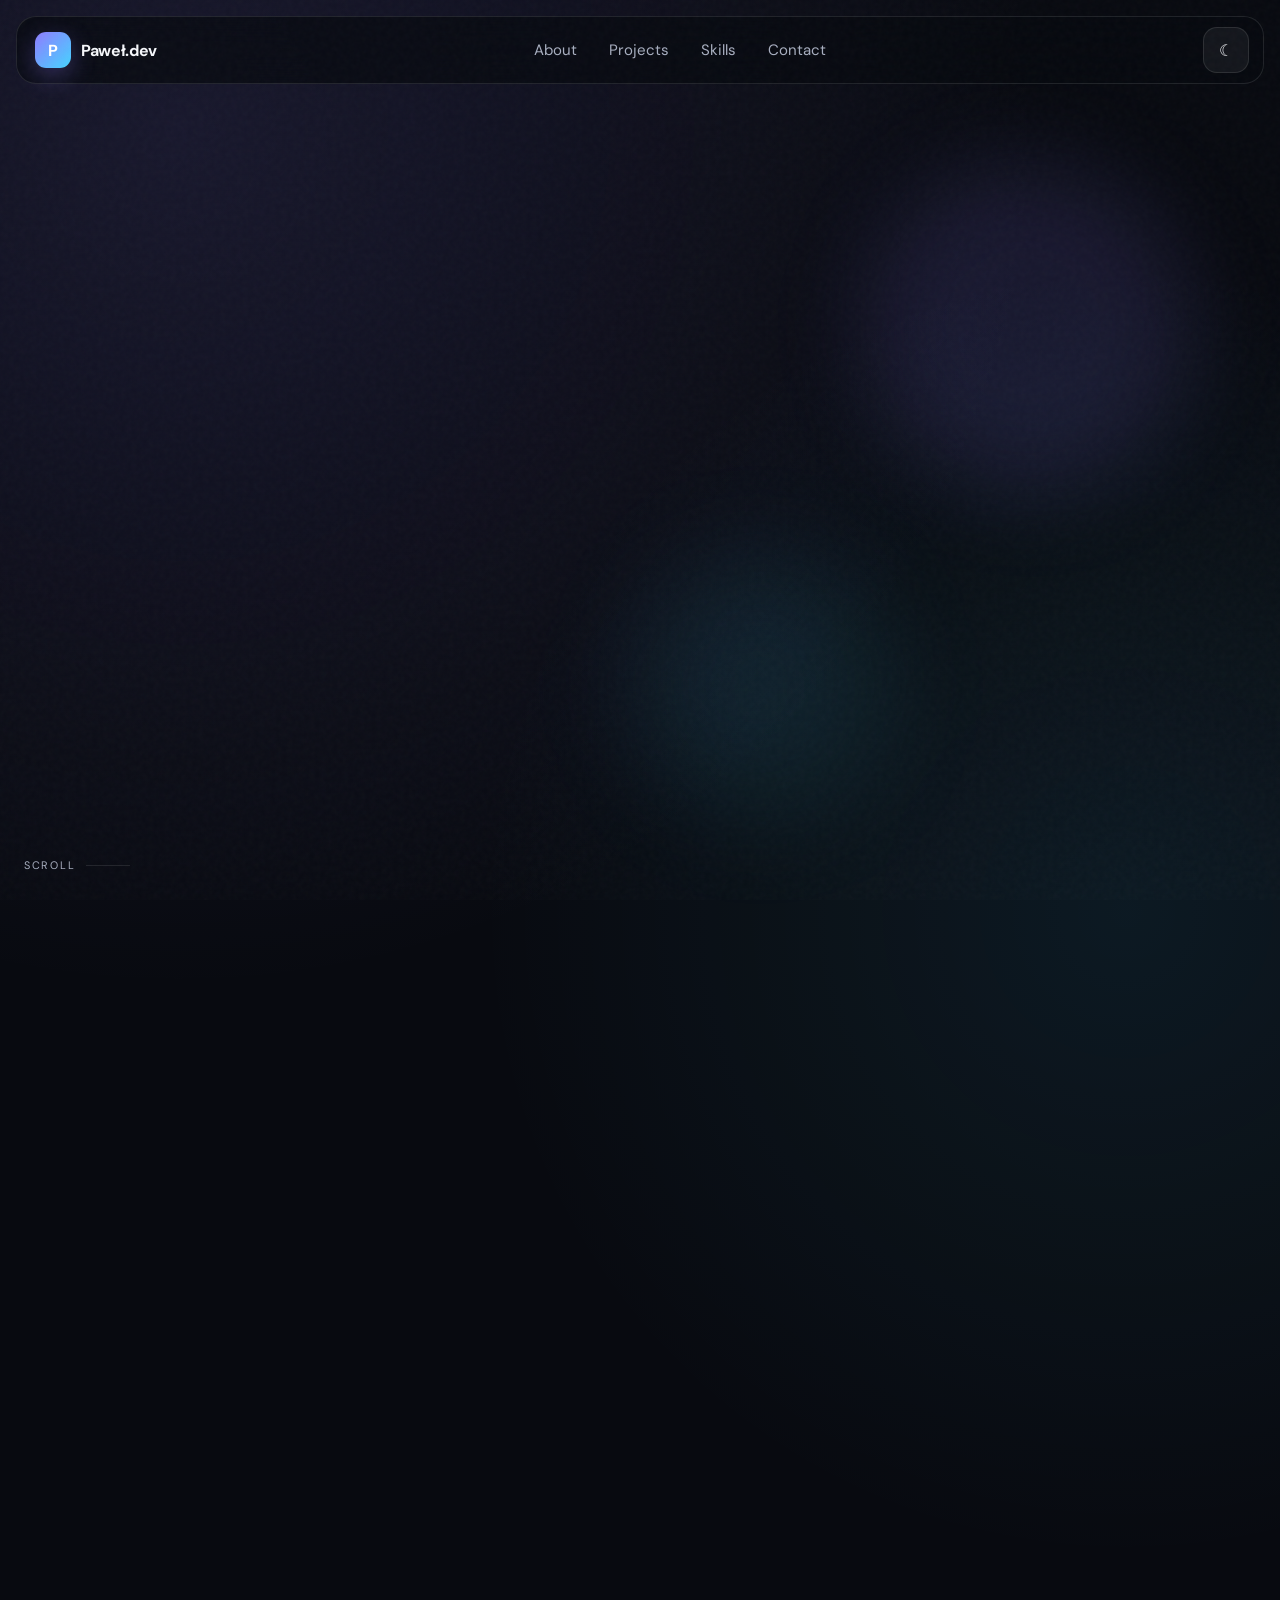
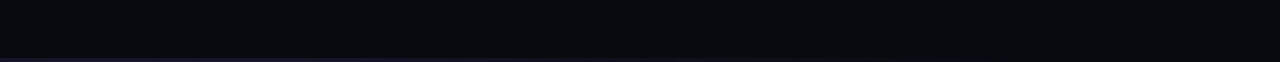
==== index.html @ 1a0dfcca "Update meta description for portfolio page" ====
<!DOCTYPE html>
<html lang="en" data-theme="dark">
<head>
  <meta charset="UTF-8" />
  <meta name="viewport" content="width=device-width, initial-scale=1.0" />
  <meta name="description" content="Paweł portfolio" />
  <meta name="theme-color" content="#090b12" />
  <title>Paweł — Developer Portfolio</title>
  <style>
@import url('https://fonts.googleapis.com/css2?family=DM+Sans:wght@400;500;600;700&family=Manrope:wght@500;600;700;800&display=swap');

:root {
  --bg: #080a10;
  --bg-soft: #0d1019;
  --surface: rgba(255, 255, 255, 0.055);
  --surface-strong: rgba(255, 255, 255, 0.09);
  --text: #f5f7fb;
  --text-soft: #a8afc0;
  --line: rgba(255, 255, 255, 0.1);
  --accent: #8f7cff;
  --accent-2: #45d4ff;
  --accent-3: #77f2b4;
  --header: rgba(8, 10, 16, 0.72);
  --shadow: 0 30px 80px rgba(0, 0, 0, 0.34);
  --radius-lg: 34px;
  --radius-md: 24px;
  --radius-sm: 16px;
  --max-width: 1280px;
}

html[data-theme="light"] {
  --bg: #f4f5f8;
  --bg-soft: #e9ebf1;
  --surface: rgba(255, 255, 255, 0.76);
  --surface-strong: rgba(255, 255, 255, 0.94);
  --text: #11131a;
  --text-soft: #606778;
  --line: rgba(14, 18, 30, 0.11);
  --header: rgba(244, 245, 248, 0.78);
  --shadow: 0 28px 70px rgba(32, 41, 64, 0.13);
}

* { box-sizing: border-box; }
html { scroll-behavior: smooth; }
body {
  margin: 0;
  min-width: 320px;
  overflow-x: hidden;
  background:
    radial-gradient(circle at 14% 4%, rgba(143, 124, 255, 0.12), transparent 26%),
    radial-gradient(circle at 88% 28%, rgba(69, 212, 255, 0.08), transparent 25%),
    var(--bg);
  color: var(--text);
  font-family: "DM Sans", sans-serif;
  transition: background-color 0.4s ease, color 0.4s ease;
}
body.menu-open { overflow: hidden; }
a { color: inherit; text-decoration: none; }
button, input, textarea { font: inherit; }
button { color: inherit; }
::selection { background: var(--accent); color: white; }

.noise {
  position: fixed;
  inset: 0;
  pointer-events: none;
  opacity: 0.035;
  z-index: 100;
  background-image: url("data:image/svg+xml,%3Csvg viewBox='0 0 180 180' xmlns='http://www.w3.org/2000/svg'%3E%3Cfilter id='n'%3E%3CfeTurbulence type='fractalNoise' baseFrequency='.9' numOctaves='3' stitchTiles='stitch'/%3E%3C/filter%3E%3Crect width='100%25' height='100%25' filter='url(%23n)' opacity='.8'/%3E%3C/svg%3E");
}
.cursor-glow {
  position: fixed;
  width: 380px;
  height: 380px;
  border-radius: 50%;
  background: radial-gradient(circle, rgba(143, 124, 255, 0.12), transparent 67%);
  transform: translate(-50%, -50%);
  pointer-events: none;
  z-index: 0;
  opacity: 0;
  transition: opacity 0.3s ease;
}

.section-shell {
  width: min(calc(100% - 48px), var(--max-width));
  margin-inline: auto;
  position: relative;
}

.site-header {
  position: fixed;
  top: 16px;
  left: 50%;
  transform: translateX(-50%);
  width: min(calc(100% - 32px), 1280px);
  min-height: 68px;
  padding: 10px 14px 10px 18px;
  display: flex;
  align-items: center;
  justify-content: space-between;
  background: var(--header);
  border: 1px solid var(--line);
  border-radius: 20px;
  backdrop-filter: blur(18px);
  -webkit-backdrop-filter: blur(18px);
  z-index: 90;
  transition: transform 0.35s ease, background 0.35s ease, border-color 0.35s ease;
}
.site-header.scrolled { box-shadow: 0 18px 50px rgba(0,0,0,.12); }
.brand { display: flex; align-items: center; gap: 10px; font-weight: 700; letter-spacing: -0.02em; }
.brand-mark {
  display: grid;
  place-items: center;
  width: 36px;
  height: 36px;
  border-radius: 11px;
  color: white;
  background: linear-gradient(135deg, var(--accent), var(--accent-2));
  box-shadow: 0 8px 24px rgba(143, 124, 255, .3);
}
.desktop-nav { display: flex; gap: 32px; color: var(--text-soft); font-size: 0.94rem; }
.desktop-nav a { position: relative; transition: color .25s ease; }
.desktop-nav a::after {
  content: "";
  position: absolute;
  left: 0;
  right: 100%;
  bottom: -7px;
  height: 1px;
  background: var(--text);
  transition: right .25s ease;
}
.desktop-nav a:hover { color: var(--text); }
.desktop-nav a:hover::after { right: 0; }
.header-actions { display: flex; gap: 8px; }
.theme-toggle, .menu-toggle {
  width: 46px;
  height: 46px;
  border: 1px solid var(--line);
  border-radius: 14px;
  background: var(--surface);
  cursor: pointer;
  transition: transform .25s ease, background .25s ease;
}
.theme-toggle:hover, .menu-toggle:hover { transform: translateY(-2px); background: var(--surface-strong); }
.theme-toggle { position: relative; display: grid; place-items: center; overflow: hidden; }
.theme-icon { position: absolute; transition: transform .45s cubic-bezier(.2,.8,.2,1), opacity .35s ease; }
html[data-theme="dark"] .sun { transform: translateY(-30px) rotate(-45deg); opacity: 0; }
html[data-theme="dark"] .moon { transform: translateY(0) rotate(0); opacity: 1; }
html[data-theme="light"] .sun { transform: translateY(0) rotate(0); opacity: 1; }
html[data-theme="light"] .moon { transform: translateY(30px) rotate(45deg); opacity: 0; }
.menu-toggle { display: none; position: relative; }
.menu-toggle span { position: absolute; left: 13px; width: 20px; height: 1px; background: var(--text); transition: .3s ease; }
.menu-toggle span:first-child { top: 18px; }
.menu-toggle span:last-child { top: 26px; }
.menu-toggle[aria-expanded="true"] span:first-child { transform: translateY(4px) rotate(45deg); }
.menu-toggle[aria-expanded="true"] span:last-child { transform: translateY(-4px) rotate(-45deg); }
.mobile-menu {
  position: fixed;
  inset: 0;
  padding: 120px 24px 40px;
  display: flex;
  flex-direction: column;
  gap: 22px;
  background: color-mix(in srgb, var(--bg) 93%, transparent);
  backdrop-filter: blur(22px);
  z-index: 80;
  opacity: 0;
  visibility: hidden;
  transition: opacity .35s ease, visibility .35s ease;
}
.mobile-menu.open { opacity: 1; visibility: visible; }
.mobile-menu a { font-family: "Manrope", sans-serif; font-size: clamp(2rem, 10vw, 4.5rem); font-weight: 800; letter-spacing: -.05em; }

.hero {
  min-height: 100svh;
  padding: 170px 0 100px;
  display: grid;
  grid-template-columns: 1.04fr .96fr;
  align-items: center;
  gap: 70px;
}
.hero-copy, .hero-visual { position: relative; z-index: 2; }
.eyebrow, .kicker { text-transform: uppercase; letter-spacing: .17em; font-size: .75rem; font-weight: 700; color: var(--text-soft); }
.eyebrow { display: inline-flex; align-items: center; gap: 10px; margin-bottom: 24px; }
.status-dot { width: 8px; height: 8px; background: var(--accent-3); border-radius: 50%; box-shadow: 0 0 0 7px rgba(119,242,180,.1); animation: pulse 2s infinite; }
@keyframes pulse { 50% { box-shadow: 0 0 0 12px rgba(119,242,180,0); } }
h1, h2, h3 { margin: 0; font-family: "Manrope", sans-serif; }
h1 { max-width: 790px; font-size: clamp(4.4rem, 8vw, 8.1rem); line-height: .92; letter-spacing: -.075em; }
.gradient-text { display: inline-block; background: linear-gradient(110deg, var(--accent), var(--accent-2) 55%, var(--accent-3)); -webkit-background-clip: text; background-clip: text; color: transparent; }
.rotating-word { min-width: 5.7ch; transition: opacity .25s ease, transform .25s ease; }
.rotating-word.out { opacity: 0; transform: translateY(18px); }
.hero-lead { max-width: 650px; margin: 28px 0 0; color: var(--text-soft); font-size: clamp(1rem, 1.4vw, 1.25rem); line-height: 1.75; }
.hero-actions { display: flex; flex-wrap: wrap; gap: 12px; margin-top: 36px; }
.button { min-height: 54px; padding: 0 22px; display: inline-flex; align-items: center; justify-content: center; gap: 14px; border-radius: 16px; font-weight: 700; border: 1px solid var(--line); transition: transform .25s ease, box-shadow .25s ease, background .25s ease; }
.button-primary { color: white; border-color: transparent; background: linear-gradient(135deg, #7b68ee, #5d9dff); box-shadow: 0 14px 40px rgba(107, 110, 255, .26); }
.button-ghost { background: var(--surface); }
.button:hover { transform: translateY(-3px); }
.button-primary:hover { box-shadow: 0 18px 48px rgba(107, 110, 255, .36); }
.hero-meta { margin-top: 42px; display: flex; flex-wrap: wrap; gap: 28px; color: var(--text-soft); font-size: .9rem; }
.hero-meta strong { color: var(--text); margin-right: 5px; }
.hero-visual { perspective: 1100px; }
.device-card {
  position: relative;
  max-width: 570px;
  margin-left: auto;
  padding: 14px;
  border: 1px solid var(--line);
  border-radius: 30px;
  background: linear-gradient(145deg, var(--surface-strong), var(--surface));
  box-shadow: var(--shadow);
  transform: rotateY(-8deg) rotateX(5deg);
  transform-style: preserve-3d;
  transition: transform .18s ease-out;
}
.device-topbar { height: 44px; display: flex; align-items: center; gap: 18px; padding: 0 8px; color: var(--text-soft); font-size: .8rem; }
.window-dots { display: flex; gap: 6px; }
.window-dots i { width: 8px; height: 8px; border-radius: 50%; background: #ff6b6b; }
.window-dots i:nth-child(2) { background: #ffd166; }
.window-dots i:nth-child(3) { background: #5ce1a8; }
.code-window {
  min-height: 410px;
  padding: 42px 32px;
  overflow: hidden;
  border-radius: 20px;
  background: #090c14;
  color: #eef2ff;
  font-family: ui-monospace, SFMono-Regular, Menlo, Monaco, Consolas, monospace;
  font-size: clamp(.76rem, 1.2vw, 1rem);
  line-height: 2.1;
  box-shadow: inset 0 0 0 1px rgba(255,255,255,.055);
}
.indent { padding-left: 28px; }
.double { padding-left: 56px; }
.code-purple { color: #ba9cff; }
.code-blue { color: #65d1ff; }
.code-yellow { color: #ffe08a; }
.code-muted { color: #647086; }
.terminal-line { margin: 44px -32px -42px; padding: 18px 30px; color: #87efb8; border-top: 1px solid rgba(255,255,255,.08); background: rgba(255,255,255,.025); }
.terminal-line > span:first-child { margin-right: 10px; }
.typing-dots { display: inline-block; width: 20px; overflow: hidden; vertical-align: bottom; animation: typingDots 1.2s steps(4) infinite; }
@keyframes typingDots { from { width: 0; } to { width: 24px; } }
.floating-chip { position: absolute; padding: 10px 14px; border: 1px solid rgba(255,255,255,.14); border-radius: 999px; color: white; font-size: .8rem; font-weight: 700; box-shadow: 0 16px 35px rgba(0,0,0,.25); backdrop-filter: blur(10px); animation: float 4s ease-in-out infinite; }
.chip-ai { top: 18%; right: -30px; background: rgba(143,124,255,.68); }
.chip-robotics { bottom: 18%; left: -46px; background: rgba(44,174,211,.65); animation-delay: -.9s; }
.chip-apps { bottom: -18px; right: 18%; background: rgba(48,182,120,.68); animation-delay: -1.8s; }
@keyframes float { 50% { transform: translateY(-10px) rotate(2deg); } }
.hero-orb { position: absolute; border-radius: 50%; filter: blur(1px); pointer-events: none; }
.orb-one { width: 330px; height: 330px; right: 5%; top: 18%; background: rgba(143,124,255,.13); filter: blur(45px); animation: drift 9s ease-in-out infinite; }
.orb-two { width: 250px; height: 250px; right: 30%; bottom: 10%; background: rgba(69,212,255,.09); filter: blur(55px); animation: drift 11s ease-in-out infinite reverse; }
@keyframes drift { 50% { transform: translate(30px, -35px) scale(1.12); } }
.scroll-cue { position: absolute; left: 0; bottom: 28px; display: flex; align-items: center; gap: 11px; color: var(--text-soft); text-transform: uppercase; letter-spacing: .16em; font-size: .68rem; }
.scroll-cue i { display: block; width: 44px; height: 1px; background: var(--line); position: relative; overflow: hidden; }
.scroll-cue i::after { content:""; position:absolute; inset:0; background:var(--text); transform: translateX(-100%); animation: scrollLine 2s infinite; }
@keyframes scrollLine { 50%,100% { transform: translateX(100%); } }

.about, .projects, .skills { padding: 150px 0 30px; }
.section-heading { display: grid; grid-template-columns: 90px 1fr; align-items: start; margin-bottom: 72px; }
.section-number { display: inline-flex; width: 44px; height: 30px; align-items: center; justify-content: center; border: 1px solid var(--line); border-radius: 999px; color: var(--text-soft); font-size: .72rem; }
.section-heading .kicker { margin: 4px 0 15px; }
.section-heading h2 { font-size: clamp(2.7rem, 5vw, 5.6rem); line-height: 1.02; letter-spacing: -.055em; }
.about-grid { display: grid; grid-template-columns: .82fr 1.18fr; gap: 80px; align-items: start; }
.about-copy p { color: var(--text-soft); line-height: 1.8; }
.about-copy .large-copy { margin-top: 0; color: var(--text); font-family: "Manrope"; font-size: clamp(1.45rem, 2.2vw, 2.15rem); line-height: 1.42; letter-spacing: -.025em; }
.principles-grid { display: grid; grid-template-columns: 1fr 1fr; gap: 14px; }
.principle-card, .skill-panel { padding: 30px; border: 1px solid var(--line); border-radius: var(--radius-md); background: var(--surface); transition: transform .35s ease, background .35s ease, border-color .35s ease; }
.principle-card:hover, .skill-panel:hover { transform: translateY(-7px); background: var(--surface-strong); border-color: color-mix(in srgb, var(--accent) 35%, var(--line)); }
.principle-card > span { color: var(--accent-2); font-size: .75rem; }
.principle-card h3 { margin: 42px 0 9px; font-size: 1.16rem; }
.principle-card p { margin: 0; color: var(--text-soft); line-height: 1.6; font-size: .92rem; }

.filters { display: flex; flex-wrap: wrap; gap: 9px; margin-bottom: 30px; }
.filter { padding: 11px 15px; border: 1px solid var(--line); border-radius: 999px; background: transparent; color: var(--text-soft); cursor: pointer; font-size: .87rem; transition: .25s ease; }
.filter:hover, .filter.active { background: var(--text); color: var(--bg); border-color: var(--text); }
.projects-grid { display: grid; grid-template-columns: repeat(2, minmax(0, 1fr)); gap: 18px; }
.project-card { display: grid; grid-template-rows: 350px 1fr; min-height: 690px; overflow: hidden; border: 1px solid var(--line); border-radius: var(--radius-lg); background: var(--surface); transition: transform .4s cubic-bezier(.2,.8,.2,1), opacity .35s ease, border-color .3s ease; }
.project-card:hover { transform: translateY(-8px); border-color: color-mix(in srgb, var(--accent) 40%, var(--line)); }
.project-card.hidden { display: none; }
.project-card.featured, .project-card.wide { grid-column: 1 / -1; grid-template-columns: 1.22fr .78fr; grid-template-rows: auto; min-height: 570px; }
.project-media { position: relative; min-height: 100%; overflow: hidden; background: linear-gradient(145deg, #111523, #171b2b); }
.media-label { position: absolute; top: 18px; left: 18px; z-index: 3; padding: 9px 12px; color: rgba(255,255,255,.72); border: 1px solid rgba(255,255,255,.13); border-radius: 999px; background: rgba(10,12,18,.36); backdrop-filter: blur(10px); text-transform: uppercase; letter-spacing: .09em; font-size: .61rem; }
.project-content { padding: 34px; display: flex; flex-direction: column; justify-content: space-between; gap: 30px; }
.project-topline { display: flex; align-items: center; justify-content: space-between; gap: 12px; }
.project-index { color: var(--text-soft); font-size: .75rem; }
.project-status { padding: 7px 10px; border: 1px solid var(--line); border-radius: 999px; color: var(--text-soft); font-size: .68rem; }
.project-status.in-progress { color: #f7c975; border-color: rgba(247,201,117,.28); background: rgba(247,201,117,.07); }
.project-status.live { color: #75e3aa; border-color: rgba(117,227,170,.28); background: rgba(117,227,170,.07); }
.project-category { margin: 0 0 11px; color: var(--accent-2); text-transform: uppercase; letter-spacing: .13em; font-size: .68rem; font-weight: 700; }
.project-card h3 { font-size: clamp(1.8rem, 3vw, 3rem); line-height: 1.08; letter-spacing: -.045em; }
.project-card:not(.featured):not(.wide) h3 { font-size: clamp(1.55rem, 2.4vw, 2.2rem); }
.project-card p:not(.project-category) { color: var(--text-soft); line-height: 1.7; }
.project-tags { display: flex; flex-wrap: wrap; gap: 7px; }
.project-tags span { padding: 7px 10px; border-radius: 999px; background: var(--surface-strong); color: var(--text-soft); font-size: .7rem; }
.project-link { display: inline-flex; align-items: center; gap: 9px; font-weight: 700; }
.project-link span { transition: transform .25s ease; }
.project-link:hover span { transform: translate(3px, -3px); }

.media-parking { background: radial-gradient(circle at 65% 30%, rgba(125,107,255,.4), transparent 28%), linear-gradient(145deg,#101522,#171a28); }
.parking-scene { position: absolute; inset: 0; transform: perspective(800px) rotateX(61deg) scale(1.24) translateY(18%); }
.parking-scene::before, .parking-scene::after { content:""; position:absolute; left:8%; right:8%; height:2px; background:repeating-linear-gradient(90deg, rgba(255,255,255,.42) 0 28px, transparent 28px 48px); }
.parking-scene::before { top: 24%; }
.parking-scene::after { bottom: 24%; }
.parking-lane { position:absolute; inset:0; background: repeating-linear-gradient(90deg, transparent 0 19%, rgba(255,255,255,.08) 19% 19.3%, transparent 19.3% 39%); }
.parked-car, .ai-car { position:absolute; width:76px; height:128px; border-radius:18px 18px 25px 25px; box-shadow:0 18px 40px rgba(0,0,0,.42); }
.parked-car::after, .ai-car::after { content:""; position:absolute; left:14px; right:14px; top:21px; height:42px; border-radius:10px; background:rgba(8,11,20,.7); }
.car-one { left:18%; top:7%; background:linear-gradient(145deg,#686d80,#2f3340); }
.car-two { right:13%; bottom:7%; background:linear-gradient(145deg,#34485a,#17232e); }
.ai-car { right:29%; top:47%; background:linear-gradient(145deg,#a496ff,#5b47d7); animation: parkCar 6s ease-in-out infinite; }
.ai-car span { position:absolute; inset:-8px; border:2px solid rgba(143,124,255,.55); border-radius:25px; animation: sensorPulse 2s infinite; }
.parking-scene svg { position:absolute; inset:0; width:100%; height:100%; overflow:visible; }
.parking-scene path { fill:none; stroke:#72eac1; stroke-width:3; stroke-dasharray:9 9; animation: dash 12s linear infinite; }
@keyframes dash { to { stroke-dashoffset:-180; } }
@keyframes parkCar { 50% { transform: translate(-45px,-22px) rotate(-18deg); } }
@keyframes sensorPulse { 50% { inset:-22px; opacity:0; } }

.media-robot { background: radial-gradient(circle at 50% 45%, rgba(69,212,255,.25), transparent 38%), linear-gradient(145deg,#0b1720,#121826); }
.robot-visual { position:absolute; inset:0; display:grid; place-items:center; }
.robot-body { position:relative; width:185px; height:112px; border-radius:25px 25px 15px 15px; background:linear-gradient(145deg,#6c7385,#282f3b); box-shadow:0 30px 60px rgba(0,0,0,.4); }
.robot-body::before { content:""; position:absolute; left:50%; top:-38px; width:68px; height:44px; transform:translateX(-50%); border-radius:14px 14px 6px 6px; background:linear-gradient(145deg,#9aa1b2,#343b48); }
.robot-body::after { content:""; position:absolute; left:50%; top:-20px; width:20px; height:8px; transform:translateX(-50%); border-radius:99px; background:#59ddff; box-shadow:0 0 22px #59ddff; }
.robot-body i { position:absolute; top:44px; width:16px; height:16px; border-radius:50%; background:#8f7cff; box-shadow:0 0 18px rgba(143,124,255,.7); }
.robot-body i:first-child { left:43px; }.robot-body i:last-child { right:43px; }
.robot-wheel { position:absolute; width:44px; height:90px; border-radius:16px; background:#090b0f; top:50%; transform:translateY(-7%); box-shadow:inset 0 0 0 5px #1f2430; }
.wheel-left { left:calc(50% - 122px); }.wheel-right { right:calc(50% - 122px); }
.sensor-wave { position:absolute; width:210px; height:210px; border:1px solid rgba(69,212,255,.28); border-radius:50%; animation: sonar 2.4s infinite; }
.wave-two { animation-delay:-1.2s; }
@keyframes sonar { from { transform:scale(.45); opacity:.8; } to { transform:scale(1.35); opacity:0; } }

.media-app-one { background:linear-gradient(145deg,#241c3f,#0e1b31); }
.phone-stack { position:absolute; inset:0; display:grid; place-items:center; }
.phone { position:absolute; width:150px; height:292px; padding:9px; border-radius:32px; background:#11151f; box-shadow:0 28px 60px rgba(0,0,0,.45); }
.phone::before { content:""; position:absolute; top:13px; left:50%; width:52px; height:12px; transform:translateX(-50%); border-radius:0 0 10px 10px; background:#080a10; z-index:2; }
.phone-screen { width:100%; height:100%; border-radius:24px; overflow:hidden; background:linear-gradient(160deg,#8d7bff,#4a64df 58%,#262b55); }
.phone-back { transform:translate(-58px,20px) rotate(-10deg); opacity:.62; }
.phone-front { transform:translate(48px,-8px) rotate(7deg); }
.phone-front .phone-screen { padding:56px 15px 15px; }
.phone-front b { display:block; width:66%; height:14px; border-radius:99px; background:rgba(255,255,255,.86); margin-bottom:18px; }
.phone-front i { display:block; height:48px; margin-bottom:10px; border-radius:14px; background:rgba(255,255,255,.13); }

.media-app-two { background:linear-gradient(145deg,#102433,#13172b); }
.app-dashboard { position:absolute; width:82%; height:66%; left:9%; top:20%; display:grid; grid-template-columns:25% 1fr; border:1px solid rgba(255,255,255,.12); border-radius:20px; overflow:hidden; background:rgba(7,10,18,.75); box-shadow:0 30px 65px rgba(0,0,0,.4); transform:rotate(-3deg); }
.dash-sidebar { background:linear-gradient(180deg,rgba(143,124,255,.48),rgba(69,212,255,.08)); border-right:1px solid rgba(255,255,255,.09); }
.dash-main { padding:24px; display:grid; grid-template-columns:1fr 1fr; gap:12px; }
.dash-main i { display:block; border-radius:11px; background:rgba(255,255,255,.09); }
.dash-main i:first-child { grid-column:1/-1; height:42px; }
.dash-main b { grid-column:1/-1; height:65px; border-radius:13px; background:linear-gradient(90deg,rgba(69,212,255,.18),rgba(143,124,255,.28)); }

.media-data { background:linear-gradient(145deg,#0a1820,#151329); }
.data-visual { position:absolute; inset:12% 6% 9%; border:1px solid rgba(255,255,255,.08); border-radius:25px; overflow:hidden; background:rgba(5,8,15,.35); }
.chart-grid { position:absolute; inset:0; background-image:linear-gradient(rgba(255,255,255,.05) 1px,transparent 1px),linear-gradient(90deg,rgba(255,255,255,.05) 1px,transparent 1px); background-size:50px 50px; }
.data-visual svg { position:absolute; inset:5% 4%; width:92%; height:76%; overflow:visible; }
.data-visual path { fill:none; stroke:#68ddff; stroke-width:4; filter:drop-shadow(0 0 8px rgba(104,221,255,.45)); stroke-dasharray:900; stroke-dashoffset:900; animation:drawLine 4.5s ease-in-out infinite alternate; }
@keyframes drawLine { to { stroke-dashoffset:0; } }
.bar { position:absolute; bottom:8%; width:5.4%; border-radius:8px 8px 2px 2px; background:linear-gradient(180deg,#9b8aff,#4e55cf); opacity:.45; animation:barGrow 3s ease-in-out infinite alternate; transform-origin:bottom; }
.b1{left:12%;height:20%;}.b2{left:21%;height:35%;animation-delay:-.4s}.b3{left:30%;height:27%;animation-delay:-.8s}.b4{left:39%;height:48%;animation-delay:-1.2s}.b5{left:48%;height:36%;animation-delay:-1.6s}
@keyframes barGrow { 50% { transform:scaleY(.72); } }


/* Goldbridge data pipeline */
.media-goldbridge {
  min-height: 650px;
  padding: 24px;
  background:
    radial-gradient(circle at 15% 12%, rgba(69, 212, 255, .16), transparent 34%),
    radial-gradient(circle at 90% 85%, rgba(143, 124, 255, .20), transparent 36%),
    linear-gradient(145deg, #071019, #11111f 58%, #16142a);
}
.media-goldbridge::before {
  content: "";
  position: absolute;
  inset: 0;
  opacity: .28;
  background-image:
    linear-gradient(rgba(255,255,255,.035) 1px, transparent 1px),
    linear-gradient(90deg, rgba(255,255,255,.035) 1px, transparent 1px);
  background-size: 34px 34px;
  mask-image: linear-gradient(to bottom, black, transparent 88%);
}
.goldbridge-showcase {
  position: relative;
  z-index: 1;
  width: 100%;
  height: 100%;
  display: grid;
  grid-template-rows: auto minmax(0, 1fr) auto;
  gap: 14px;
  padding: 14px;
  border: 1px solid rgba(255,255,255,.11);
  border-radius: 24px;
  background: rgba(5, 8, 14, .72);
  box-shadow: 0 30px 70px rgba(0,0,0,.38);
  backdrop-filter: blur(18px);
  -webkit-backdrop-filter: blur(18px);
}
.goldbridge-toolbar {
  display: flex;
  align-items: center;
  gap: 8px;
  padding: 2px;
}
.goldbridge-tab {
  display: inline-flex;
  align-items: center;
  gap: 8px;
  padding: 9px 12px;
  border: 1px solid transparent;
  border-radius: 999px;
  background: transparent;
  color: rgba(255,255,255,.53);
  cursor: pointer;
  font-size: .72rem;
  transition: color .25s ease, background .25s ease, border-color .25s ease;
}
.goldbridge-tab span {
  width: 7px;
  height: 7px;
  border-radius: 50%;
  background: currentColor;
  box-shadow: 0 0 0 0 currentColor;
  transition: box-shadow .25s ease;
}
.goldbridge-tab:hover {
  color: rgba(255,255,255,.82);
}
.goldbridge-tab.active {
  color: #dff9ff;
  border-color: rgba(105, 223, 255, .28);
  background: rgba(69, 212, 255, .09);
}
.goldbridge-tab.active span {
  color: #57ddff;
  box-shadow: 0 0 16px 2px rgba(69,212,255,.52);
}
.goldbridge-screen {
  position: relative;
  min-width: 0;
  min-height: 0;
  width: 100%;
  height: 100%;
  overflow: hidden;
  padding: 0;
  border: 1px solid rgba(255,255,255,.09);
  border-radius: 18px;
  background: #0d111a;
  cursor: zoom-in;
  box-shadow: inset 0 1px 0 rgba(255,255,255,.04);
}
.goldbridge-screen::after {
  content: "";
  position: absolute;
  inset: 0;
  pointer-events: none;
  background:
    linear-gradient(to bottom, rgba(255,255,255,.025), transparent 10%),
    linear-gradient(to top, rgba(4,7,12,.48), transparent 22%);
}
.goldbridge-shot {
  position: absolute;
  inset: 0;
  width: 100%;
  height: 100%;
  object-fit: cover;
  object-position: top left;
  opacity: 0;
  transform: scale(1.025);
  filter: saturate(.92) contrast(1.03);
  transition: opacity .55s ease, transform .8s cubic-bezier(.2,.8,.2,1);
}
.goldbridge-shot[data-goldbridge-shot="code"] {
  object-position: top center;
}
.goldbridge-shot.active {
  opacity: 1;
  transform: scale(1);
}
.goldbridge-expand {
  position: absolute;
  right: 13px;
  bottom: 12px;
  z-index: 2;
  padding: 8px 10px;
  border: 1px solid rgba(255,255,255,.12);
  border-radius: 999px;
  color: rgba(255,255,255,.78);
  background: rgba(8,10,16,.58);
  backdrop-filter: blur(10px);
  font-size: .64rem;
  letter-spacing: .035em;
  transform: translateY(4px);
  opacity: .76;
  transition: opacity .25s ease, transform .25s ease;
}
.goldbridge-screen:hover .goldbridge-expand {
  opacity: 1;
  transform: translateY(0);
}
.pipeline-flow {
  display: flex;
  align-items: center;
  justify-content: center;
  flex-wrap: wrap;
  gap: 7px;
  min-height: 31px;
  color: rgba(255,255,255,.55);
  font-size: .64rem;
}
.pipeline-flow span {
  padding: 6px 9px;
  border: 1px solid rgba(255,255,255,.08);
  border-radius: 999px;
  background: rgba(255,255,255,.035);
}
.pipeline-flow i {
  color: rgba(105,223,255,.7);
  font-style: normal;
}
.goldbridge-card .project-content {
  gap: 22px;
}
.goldbridge-card .project-content > div:nth-child(2) p:not(.project-category) {
  margin: 11px 0 0;
}
.goldbridge-metrics {
  display: grid;
  grid-template-columns: repeat(3, minmax(0, 1fr));
  gap: 8px;
}
.goldbridge-metrics div {
  min-width: 0;
  padding: 13px 12px;
  border: 1px solid var(--line);
  border-radius: 14px;
  background: var(--surface-strong);
}
.goldbridge-metrics strong {
  display: block;
  margin-bottom: 7px;
  color: var(--accent-2);
  font-size: .65rem;
  letter-spacing: .08em;
}
.goldbridge-metrics span {
  display: block;
  color: var(--text-soft);
  font-size: .73rem;
  line-height: 1.35;
}

/* Full-screen project image preview */
.image-lightbox {
  position: fixed;
  inset: 0;
  z-index: 200;
  display: grid;
  place-items: center;
  padding: 28px;
  background: rgba(3, 5, 9, .88);
  backdrop-filter: blur(18px);
  -webkit-backdrop-filter: blur(18px);
  opacity: 0;
  visibility: hidden;
  transition: opacity .28s ease, visibility .28s ease;
}
.image-lightbox.open {
  opacity: 1;
  visibility: visible;
}
.lightbox-frame {
  width: min(1500px, 100%);
  max-height: calc(100vh - 56px);
  display: flex;
  flex-direction: column;
  gap: 12px;
}
.lightbox-image {
  display: block;
  width: 100%;
  max-height: calc(100vh - 110px);
  object-fit: contain;
  border: 1px solid rgba(255,255,255,.12);
  border-radius: 18px;
  background: #090c13;
  box-shadow: 0 40px 100px rgba(0,0,0,.62);
}
.lightbox-caption {
  margin: 0;
  color: rgba(255,255,255,.67);
  text-align: center;
  font-size: .8rem;
}
.lightbox-close {
  position: fixed;
  top: 22px;
  right: 24px;
  z-index: 2;
  width: 44px;
  height: 44px;
  display: grid;
  place-items: center;
  border: 1px solid rgba(255,255,255,.16);
  border-radius: 50%;
  color: white;
  background: rgba(255,255,255,.08);
  cursor: pointer;
  font-size: 1.55rem;
  line-height: 1;
  transition: background .2s ease, transform .2s ease;
}
.lightbox-close:hover {
  background: rgba(255,255,255,.16);
  transform: rotate(5deg);
}
body.lightbox-open {
  overflow: hidden;
}

@media (max-width: 980px) {
  .media-goldbridge { min-height: 500px; }
  .goldbridge-metrics { grid-template-columns: 1fr; }
}

@media (max-width: 680px) {
  .media-goldbridge {
    min-height: 360px;
    padding: 12px;
  }
  .goldbridge-showcase {
    padding: 9px;
    gap: 9px;
    border-radius: 18px;
  }
  .goldbridge-toolbar {
    overflow-x: auto;
    scrollbar-width: none;
  }
  .goldbridge-toolbar::-webkit-scrollbar { display: none; }
  .goldbridge-tab {
    flex: 0 0 auto;
    padding: 8px 10px;
    font-size: .66rem;
  }
  .pipeline-flow {
    justify-content: flex-start;
    flex-wrap: nowrap;
    overflow-x: auto;
    padding-bottom: 2px;
    scrollbar-width: none;
  }
  .pipeline-flow::-webkit-scrollbar { display: none; }
  .pipeline-flow span, .pipeline-flow i { flex: 0 0 auto; }
  .goldbridge-expand { display: none; }
  .image-lightbox { padding: 12px; }
  .lightbox-close { top: 12px; right: 12px; }
}

.media-websites { background:linear-gradient(145deg,#151424,#1a2632); }
.browser-stack { position:absolute; inset:0; display:grid; place-items:center; }
.browser { position:absolute; width:76%; height:58%; border:1px solid rgba(255,255,255,.12); border-radius:17px; overflow:hidden; background:#e7ebf5; box-shadow:0 26px 55px rgba(0,0,0,.37); }
.browser-bar { height:30px; background:#222737; border-bottom:1px solid rgba(255,255,255,.06); }
.browser-bar::before { content:"•••"; color:#747e95; position:absolute; left:13px; top:4px; letter-spacing:3px; }
.browser-back { transform:translate(-38px,-10px) rotate(-7deg); opacity:.45; }
.browser-front { transform:translate(27px,15px) rotate(3deg); }
.browser-hero { height:45%; margin:18px; border-radius:10px; background:linear-gradient(135deg,#6c5dd3,#3e9bd4); }
.browser-lines { width:56%; height:12%; margin:0 18px; border-radius:6px; background:repeating-linear-gradient(180deg,#9ca5b7 0 3px,transparent 3px 9px); opacity:.65; }

.skills-marquee { margin: 0 calc((100vw - min(100vw - 48px, var(--max-width))) / -2) 70px; overflow: hidden; border-block:1px solid var(--line); padding:20px 0; }
.marquee-track { width:max-content; display:flex; gap:20px; animation:marquee 30s linear infinite; }
.marquee-track span { display:flex; align-items:center; gap:20px; color:var(--text-soft); font-family:"Manrope"; font-weight:700; font-size:1.08rem; }
.marquee-track span::after { content:"✦"; color:var(--accent); font-size:.72rem; }
@keyframes marquee { to { transform:translateX(-50%); } }
.skills-grid { display:grid; grid-template-columns:repeat(4,1fr); gap:14px; }
.skill-panel { min-height:280px; display:flex; flex-direction:column; justify-content:flex-end; }
.skill-icon { width:48px; height:48px; display:grid; place-items:center; margin-bottom:auto; border-radius:15px; background:linear-gradient(145deg,rgba(143,124,255,.22),rgba(69,212,255,.12)); color:var(--accent-2); font-size:1.4rem; }
.skill-panel h3 { margin:30px 0 8px; font-size:1.35rem; }
.skill-panel p { margin:0; color:var(--text-soft); line-height:1.65; font-size:.9rem; }

.contact { padding: 150px 0 80px; }
.contact-card { position:relative; overflow:hidden; min-height:500px; padding:80px; display:flex; flex-direction:column; justify-content:center; border-radius:44px; color:white; background:linear-gradient(135deg,#725eea 0%,#4e75db 48%,#3099ba 100%); box-shadow:0 35px 90px rgba(73,94,211,.28); }
.contact-card .kicker { color:rgba(255,255,255,.68); }
.contact-card h2 { margin:15px 0 18px; max-width:900px; font-size:clamp(3rem,7vw,6.7rem); line-height:.98; letter-spacing:-.065em; }
.contact-card > p:not(.kicker) { max-width:600px; color:rgba(255,255,255,.74); font-size:1.05rem; line-height:1.7; }
.contact-actions { margin-top:30px; display:flex; align-items:center; flex-wrap:wrap; gap:14px; }
.button-light { background:white; color:#232736; border-color:white; }
.social-link { padding:13px 5px; color:rgba(255,255,255,.8); border-bottom:1px solid rgba(255,255,255,.35); }
.contact-orb { position:absolute; width:480px; height:480px; right:-90px; top:-130px; border-radius:50%; background:radial-gradient(circle at 35% 35%,rgba(255,255,255,.33),rgba(255,255,255,.04) 52%,transparent 53%); animation:drift 10s ease-in-out infinite; }
.site-footer { padding:28px 0 40px; display:flex; justify-content:space-between; gap:20px; color:var(--text-soft); font-size:.82rem; }
.site-footer a { color:var(--text); }

.reveal { opacity:0; transform:translateY(34px); transition:opacity .8s cubic-bezier(.2,.8,.2,1), transform .8s cubic-bezier(.2,.8,.2,1); transition-delay:var(--delay,0ms); }
.reveal.visible { opacity:1; transform:translateY(0); }

@media (max-width: 1050px) {
  .hero { grid-template-columns:1fr; padding-top:150px; }
  .hero-copy { max-width:800px; }
  .hero-visual { width:min(100%,700px); margin:10px auto 50px; }
  .device-card { margin:auto; transform:none; }
  .scroll-cue { display:none; }
  .about-grid { grid-template-columns:1fr; gap:35px; }
  .skills-grid { grid-template-columns:1fr 1fr; }
  .project-card.featured, .project-card.wide { grid-template-columns:1fr; grid-template-rows:420px auto; }
}

@media (max-width: 760px) {
  .section-shell { width:min(calc(100% - 28px),var(--max-width)); }
  .site-header { top:10px; width:calc(100% - 20px); min-height:62px; }
  .desktop-nav { display:none; }
  .menu-toggle { display:block; }
  .hero { min-height:auto; padding:130px 0 80px; gap:50px; }
  h1 { font-size:clamp(3.5rem,17vw,5.8rem); }
  .hero-meta { gap:14px 22px; }
  .device-card { padding:8px; border-radius:23px; }
  .code-window { min-height:330px; padding:31px 20px; line-height:1.9; }
  .terminal-line { margin:34px -20px -31px; padding:16px 18px; }
  .chip-ai { right:-5px; }.chip-robotics { left:-8px; }.chip-apps { right:7%; }
  .about,.projects,.skills { padding-top:105px; }
  .section-heading { grid-template-columns:1fr; gap:18px; margin-bottom:48px; }
  .section-number { width:40px; }
  .principles-grid { grid-template-columns:1fr; }
  .projects-grid { grid-template-columns:1fr; }
  .project-card, .project-card.featured, .project-card.wide { grid-column:auto; grid-template-columns:1fr; grid-template-rows:310px auto; min-height:auto; }
  .project-content { padding:26px; }
  .skills-grid { grid-template-columns:1fr; }
  .skill-panel { min-height:230px; }
  .contact { padding-top:105px; }
  .contact-card { min-height:470px; padding:45px 25px; border-radius:30px; }
  .site-footer { flex-direction:column; align-items:flex-start; }
  .cursor-glow { display:none; }
}

@media (prefers-reduced-motion: reduce) {
  *, *::before, *::after { scroll-behavior:auto !important; animation-duration:.001ms !important; animation-iteration-count:1 !important; transition-duration:.001ms !important; }
}



/* Full-screen Goldbridge project case study */
body.project-detail-open { overflow: hidden; }
.project-card[data-project-card] { position: relative; cursor: pointer; }
.project-card[data-project-card]:focus-visible {
  outline: 3px solid color-mix(in srgb, var(--accent) 72%, transparent);
  outline-offset: 5px;
}
.project-card[data-project-card] .project-media,
.project-card[data-project-card] .project-content { position: relative; z-index: 1; }
.project-card[data-project-card]::after {
  content: "Open case study";
  position: absolute;
  right: 24px;
  top: 24px;
  z-index: 3;
  padding: 8px 12px;
  border: 1px solid rgba(255,255,255,.16);
  border-radius: 999px;
  color: white;
  background: rgba(8,10,16,.58);
  backdrop-filter: blur(14px);
  font-size: .72rem;
  font-weight: 700;
  letter-spacing: .04em;
  opacity: 0;
  transform: translateY(-6px);
  transition: .3s ease;
  pointer-events: none;
}
.project-card[data-project-card]:hover::after,
.project-card[data-project-card]:focus-visible::after { opacity: 1; transform: translateY(0); }
.project-case-study-link {
  width: 100%;
  display: flex;
  align-items: center;
  justify-content: space-between;
  gap: 18px;
  margin-top: 4px;
  padding: 15px 18px;
  border: 1px solid var(--line);
  border-radius: 16px;
  background: color-mix(in srgb, var(--surface-strong) 70%, transparent);
  cursor: pointer;
  font-weight: 700;
  transition: border-color .25s ease, background .25s ease, transform .25s ease;
}
.project-case-study-link i {
  width: 32px;
  height: 32px;
  display: grid;
  place-items: center;
  border-radius: 50%;
  background: var(--text);
  color: var(--bg);
  font-style: normal;
  transition: transform .25s ease;
}
.project-case-study-link:hover {
  transform: translateY(-2px);
  border-color: color-mix(in srgb, var(--accent) 48%, var(--line));
  background: color-mix(in srgb, var(--accent) 10%, var(--surface-strong));
}
.project-case-study-link:hover i { transform: rotate(45deg); }

.project-detail-screen {
  position: fixed;
  inset: 0;
  z-index: 100;
  visibility: hidden;
  opacity: 0;
  transform: translateY(24px) scale(.992);
  background:
    radial-gradient(circle at 10% 5%, rgba(143,124,255,.15), transparent 28%),
    radial-gradient(circle at 88% 20%, rgba(69,212,255,.1), transparent 24%),
    var(--bg);
  color: var(--text);
  transition: opacity .42s ease, transform .42s cubic-bezier(.2,.8,.2,1), visibility .42s;
  overflow: hidden;
}
.project-detail-screen.open {
  visibility: visible;
  opacity: 1;
  transform: translateY(0) scale(1);
}
.project-detail-noise {
  position: absolute;
  inset: 0;
  opacity: .035;
  pointer-events: none;
  background-image: url("data:image/svg+xml,%3Csvg viewBox='0 0 180 180' xmlns='http://www.w3.org/2000/svg'%3E%3Cfilter id='n'%3E%3CfeTurbulence type='fractalNoise' baseFrequency='.85' numOctaves='3' stitchTiles='stitch'/%3E%3C/filter%3E%3Crect width='100%25' height='100%25' filter='url(%23n)' opacity='.55'/%3E%3C/svg%3E");
}
.project-detail-nav {
  position: absolute;
  inset: 0 0 auto;
  z-index: 8;
  height: 82px;
  border-bottom: 1px solid var(--line);
  background: color-mix(in srgb, var(--header) 90%, transparent);
  backdrop-filter: blur(22px) saturate(140%);
}
.project-detail-nav-inner {
  width: min(var(--max-width), calc(100% - 48px));
  height: 100%;
  margin: 0 auto;
  display: grid;
  grid-template-columns: 1fr auto 1fr;
  align-items: center;
  gap: 22px;
}
.detail-back-button,
.detail-footer button {
  border: 0;
  background: transparent;
  color: var(--text-soft);
  cursor: pointer;
  display: inline-flex;
  align-items: center;
  gap: 11px;
  padding: 10px 0;
  font-weight: 700;
  transition: color .25s ease, transform .25s ease;
}
.detail-back-button { justify-self: start; }
.detail-back-button span,
.detail-footer button span { font-size: 1.15rem; transition: transform .25s ease; }
.detail-back-button:hover,
.detail-footer button:hover { color: var(--text); }
.detail-back-button:hover span,
.detail-footer button:hover span { transform: translateX(-4px); }
.detail-brand {
  display: inline-flex;
  align-items: center;
  gap: 10px;
  color: var(--text-soft);
  font-size: .78rem;
  font-weight: 700;
  letter-spacing: .08em;
  text-transform: uppercase;
}
.detail-brand .brand-mark { width: 30px; height: 30px; font-size: .85rem; }
.detail-nav-actions { justify-self: end; display: flex; align-items: center; gap: 10px; }
.detail-github-button {
  height: 44px;
  display: inline-flex;
  align-items: center;
  gap: 9px;
  padding: 0 16px;
  border: 1px solid var(--line);
  border-radius: 999px;
  background: var(--surface);
  font-size: .82rem;
  font-weight: 700;
  transition: transform .25s ease, border-color .25s ease, background .25s ease;
}
.detail-github-button svg { width: 18px; height: 18px; }
.detail-github-button:hover { transform: translateY(-2px); border-color: color-mix(in srgb, var(--accent) 50%, var(--line)); background: var(--surface-strong); }
.project-detail-scroll {
  position: absolute;
  inset: 82px 0 0;
  overflow-y: auto;
  overscroll-behavior: contain;
  scrollbar-width: thin;
  scrollbar-color: var(--line) transparent;
}
.project-detail-main {
  width: min(var(--max-width), calc(100% - 48px));
  margin: 0 auto;
  padding: 76px 0 36px;
}
.detail-hero {
  min-height: 690px;
  display: grid;
  grid-template-columns: .92fr 1.08fr;
  align-items: center;
  gap: clamp(42px, 7vw, 100px);
  padding-bottom: 92px;
}
.detail-eyebrow-row { display: flex; align-items: center; flex-wrap: wrap; gap: 10px; margin-bottom: 28px; }
.detail-kicker,
.detail-status {
  display: inline-flex;
  align-items: center;
  gap: 9px;
  padding: 9px 12px;
  border: 1px solid var(--line);
  border-radius: 999px;
  color: var(--text-soft);
  background: var(--surface);
  font-size: .76rem;
  font-weight: 700;
  letter-spacing: .045em;
  text-transform: uppercase;
}
.detail-kicker i,
.detail-status i { width: 7px; height: 7px; border-radius: 50%; background: var(--accent-2); box-shadow: 0 0 0 5px rgba(69,212,255,.1); }
.detail-status i { background: var(--accent-3); box-shadow: 0 0 0 5px rgba(119,242,180,.1); animation: detailPulse 2s ease-in-out infinite; }
@keyframes detailPulse { 50% { box-shadow: 0 0 0 9px rgba(119,242,180,0); } }
.detail-hero h1 {
  margin: 0;
  font-family: "Manrope", sans-serif;
  font-size: clamp(4.8rem, 9vw, 9rem);
  line-height: .84;
  letter-spacing: -.085em;
  background: linear-gradient(125deg, var(--text) 12%, color-mix(in srgb, var(--accent) 72%, var(--text)) 56%, var(--accent-2));
  -webkit-background-clip: text;
  background-clip: text;
  color: transparent;
}
.detail-hero-lead {
  max-width: 610px;
  margin: 32px 0 0;
  color: var(--text-soft);
  font-size: clamp(1.05rem, 1.6vw, 1.28rem);
  line-height: 1.72;
}
.detail-hero-actions { display: flex; flex-wrap: wrap; gap: 12px; margin-top: 34px; }
.detail-scroll-button { cursor: pointer; color: var(--text); }
.detail-scroll-button span { transition: transform .25s ease; }
.detail-scroll-button:hover span { transform: translateY(3px); }

.detail-meta-grid {
  display: grid;
  grid-template-columns: repeat(2, minmax(0,1fr));
  gap: 18px 28px;
  margin: 48px 0 0;
  padding-top: 26px;
  border-top: 1px solid var(--line);
}
.detail-meta-grid div { display: grid; gap: 5px; }
.detail-meta-grid dt { color: var(--text-soft); font-size: .72rem; font-weight: 700; letter-spacing: .08em; text-transform: uppercase; }
.detail-meta-grid dd { margin: 0; font-weight: 700; }
.detail-hero-visual {
  position: relative;
  min-height: 570px;
  perspective: 1300px;
}
.detail-orbit {
  position: absolute;
  border: 1px solid color-mix(in srgb, var(--accent) 28%, transparent);
  border-radius: 50%;
  pointer-events: none;
}
.orbit-one { width: 520px; height: 520px; right: -25px; top: 18px; animation: orbitSpin 24s linear infinite; }
.orbit-two { width: 340px; height: 340px; right: 75px; top: 110px; border-style: dashed; animation: orbitSpin 18s linear infinite reverse; }
@keyframes orbitSpin { to { transform: rotate(360deg); } }
.detail-shot-card {
  position: absolute;
  overflow: hidden;
  padding: 0;
  border: 1px solid rgba(255,255,255,.13);
  border-radius: 23px;
  background: #0d1119;
  box-shadow: 0 38px 100px rgba(0,0,0,.42);
  cursor: zoom-in;
  transform-style: preserve-3d;
  transition: transform .45s cubic-bezier(.2,.8,.2,1), border-color .3s ease, box-shadow .3s ease;
}
.detail-shot-card:hover { border-color: rgba(143,124,255,.48); box-shadow: 0 44px 120px rgba(0,0,0,.5); }
.detail-shot-code { width: 84%; height: 66%; left: 0; top: 0; transform: rotateY(-9deg) rotateX(4deg) rotateZ(-1.5deg); }
.detail-shot-code:hover { transform: rotateY(-5deg) rotateX(2deg) rotateZ(-.5deg) translateY(-8px); }
.detail-shot-json { width: 71%; height: 54%; right: -2%; bottom: 1%; transform: rotateY(8deg) rotateX(-3deg) rotateZ(2deg); }
.detail-shot-json:hover { transform: rotateY(4deg) rotateX(-1deg) rotateZ(.7deg) translateY(-8px); }
.detail-window-bar {
  height: 34px;
  display: flex;
  align-items: center;
  gap: 6px;
  padding: 0 12px;
  color: #8b93a3;
  background: #10151f;
  border-bottom: 1px solid rgba(255,255,255,.07);
  font: 500 .68rem/1 "DM Sans", sans-serif;
  text-align: left;
}
.detail-window-bar i { width: 7px; height: 7px; border-radius: 50%; background: #ff6b6b; }
.detail-window-bar i:nth-child(2) { background: #ffd166; }
.detail-window-bar i:nth-child(3) { background: #71e49c; }
.detail-window-bar b { margin-left: 6px; font-weight: 600; }
.detail-shot-card img { width: 100%; height: calc(100% - 34px); display: block; object-fit: cover; object-position: top left; }
.detail-shot-expand {
  position: absolute;
  right: 12px;
  bottom: 12px;
  padding: 7px 10px;
  border: 1px solid rgba(255,255,255,.15);
  border-radius: 999px;
  color: white;
  background: rgba(6,8,13,.68);
  backdrop-filter: blur(12px);
  font-size: .68rem;
  font-weight: 700;
}
.detail-floating-chip {
  position: absolute;
  z-index: 4;
  padding: 10px 15px;
  border: 1px solid rgba(255,255,255,.16);
  border-radius: 999px;
  color: white;
  background: rgba(12,15,24,.72);
  backdrop-filter: blur(14px);
  box-shadow: 0 16px 34px rgba(0,0,0,.25);
  font-size: .75rem;
  font-weight: 800;
  letter-spacing: .08em;
  text-transform: uppercase;
  animation: floatChip 4s ease-in-out infinite;
}
.chip-python { left: -22px; bottom: 104px; }
.chip-json { right: 32px; top: 38px; animation-delay: -1.5s; }
@keyframes floatChip { 50% { transform: translateY(-10px) rotate(2deg); } }
.detail-stats {
  display: grid;
  grid-template-columns: repeat(4, minmax(0,1fr));
  border: 1px solid var(--line);
  border-radius: 26px;
  background: var(--surface);
  overflow: hidden;
}
.detail-stats article { min-height: 142px; display: flex; flex-direction: column; justify-content: center; gap: 8px; padding: 28px; border-right: 1px solid var(--line); }
.detail-stats article:last-child { border-right: 0; }
.detail-stats strong { font-family: "Manrope", sans-serif; font-size: clamp(2rem, 4vw, 3.4rem); letter-spacing: -.06em; line-height: 1; }
.detail-stats span { color: var(--text-soft); font-size: .88rem; }
.detail-section { padding: 150px 0; border-bottom: 1px solid var(--line); }
.detail-section-heading { display: grid; grid-template-columns: .92fr 1.08fr; gap: 70px; align-items: start; }
.detail-section-heading.compact { grid-template-columns: 1fr .7fr; }
.detail-section-heading h2,
.architecture-copy h2,
.stack-section h2,
.detail-final-cta h2 {
  margin: 10px 0 0;
  font-family: "Manrope", sans-serif;
  font-size: clamp(2.9rem, 6vw, 5.7rem);
  line-height: .98;
  letter-spacing: -.065em;
}
.detail-copy-columns { display: grid; grid-template-columns: 1fr 1fr; gap: 34px; }
.detail-copy-columns p,
.section-side-copy,
.architecture-copy > p {
  margin: 0;
  color: var(--text-soft);
  font-size: 1.05rem;
  line-height: 1.85;
}
.section-side-copy { max-width: 440px; align-self: end; padding-bottom: 8px; }
.detail-pipeline-grid {
  display: grid;
  grid-template-columns: repeat(5, minmax(0,1fr));
  gap: 12px;
  margin-top: 70px;
}
.detail-pipeline-grid article {
  position: relative;
  min-height: 310px;
  padding: 22px;
  border: 1px solid var(--line);
  border-radius: 22px;
  background: var(--surface);
  overflow: hidden;
  transition: transform .35s ease, border-color .35s ease, background .35s ease;
}
.detail-pipeline-grid article::before {
  content: "";
  position: absolute;
  width: 140px;
  height: 140px;
  right: -70px;
  bottom: -70px;
  border-radius: 50%;
  background: radial-gradient(circle, color-mix(in srgb, var(--accent) 22%, transparent), transparent 70%);
}
.detail-pipeline-grid article:hover { transform: translateY(-8px); border-color: color-mix(in srgb, var(--accent) 40%, var(--line)); background: var(--surface-strong); }
.detail-pipeline-grid article > span { color: var(--text-soft); font-size: .72rem; font-weight: 800; letter-spacing: .08em; }
.pipeline-icon { width: 48px; height: 48px; display: grid; place-items: center; margin: 44px 0 26px; border-radius: 14px; color: #090b12; background: linear-gradient(135deg, var(--accent-3), var(--accent-2)); font-size: 1.3rem; font-weight: 800; }
.detail-pipeline-grid h3 { margin: 0; font-family: "Manrope", sans-serif; font-size: 1.4rem; letter-spacing: -.035em; }
.detail-pipeline-grid p { margin: 12px 0 0; color: var(--text-soft); font-size: .88rem; line-height: 1.65; }
.architecture-card {
  position: relative;
  display: grid;
  grid-template-columns: .8fr 1.2fr;
  gap: 68px;
  min-height: 590px;
  align-items: center;
  padding: clamp(38px, 6vw, 78px);
  border: 1px solid var(--line);
  border-radius: 38px;
  background:
    radial-gradient(circle at 82% 20%, rgba(69,212,255,.12), transparent 30%),
    radial-gradient(circle at 20% 100%, rgba(143,124,255,.12), transparent 32%),
    var(--surface);
  overflow: hidden;
}
.architecture-copy > p { margin-top: 28px; }
.architecture-tags { display: flex; flex-wrap: wrap; gap: 8px; margin-top: 30px; }
.architecture-tags span { padding: 8px 11px; border: 1px solid var(--line); border-radius: 999px; color: var(--text-soft); background: var(--surface); font-size: .75rem; }
.architecture-diagram {
  position: relative;
  min-height: 410px;
  display: grid;
  grid-template-columns: 1fr 56px 1fr 56px 1fr;
  align-items: center;
}
.architecture-node {
  position: relative;
  z-index: 2;
  min-height: 170px;
  display: flex;
  flex-direction: column;
  justify-content: center;
  gap: 8px;
  padding: 20px;
  border: 1px solid var(--line);
  border-radius: 20px;
  background: color-mix(in srgb, var(--bg-soft) 78%, transparent);
  box-shadow: var(--shadow);
  text-align: center;
}
.architecture-node i { width: 12px; height: 12px; margin: 0 auto 10px; border-radius: 50%; background: var(--accent-2); box-shadow: 0 0 0 8px rgba(69,212,255,.1); }
.core-node { transform: translateY(-42px); border-color: color-mix(in srgb, var(--accent) 45%, var(--line)); }
.core-node i { background: var(--accent); box-shadow: 0 0 0 8px rgba(143,124,255,.11); }
.output-node { transform: translateY(36px); }
.output-node i { background: var(--accent-3); box-shadow: 0 0 0 8px rgba(119,242,180,.1); }
.architecture-node span { font-weight: 800; }
.architecture-node small { color: var(--text-soft); line-height: 1.45; }
.architecture-line { position: relative; height: 1px; background: linear-gradient(90deg, var(--line), var(--accent), var(--line)); }
.architecture-line span { position: absolute; right: -2px; top: 50%; transform: translateY(-54%); color: var(--accent); font-size: 1rem; }
.line-one { transform: rotate(-12deg) translateY(-18px); }
.line-two { transform: rotate(14deg) translateY(12px); }
.challenge-grid { display: grid; grid-template-columns: repeat(3, minmax(0,1fr)); gap: 14px; margin-top: 64px; }
.challenge-grid article { min-height: 390px; padding: 30px; border: 1px solid var(--line); border-radius: 26px; background: var(--surface); }
.challenge-number { color: var(--accent-2); font-size: .76rem; font-weight: 800; letter-spacing: .1em; }
.challenge-grid h3 { margin: 60px 0 14px; font-family: "Manrope", sans-serif; font-size: 2rem; letter-spacing: -.045em; }
.challenge-grid p { margin: 0; color: var(--text-soft); line-height: 1.7; }
.challenge-grid strong { display: block; margin: 34px 0 10px; font-size: .72rem; letter-spacing: .1em; text-transform: uppercase; }
.detail-gallery { display: grid; grid-template-columns: 1fr 1fr; gap: 16px; margin-top: 64px; }
.detail-gallery button {
  overflow: hidden;
  padding: 0;
  border: 1px solid var(--line);
  border-radius: 27px;
  color: var(--text);
  background: var(--surface);
  cursor: zoom-in;
  text-align: left;
  transition: transform .35s ease, border-color .35s ease;
}
.detail-gallery button:hover { transform: translateY(-7px); border-color: color-mix(in srgb, var(--accent) 42%, var(--line)); }
.detail-gallery img { width: 100%; aspect-ratio: 16/10; display: block; object-fit: cover; object-position: top left; border-bottom: 1px solid var(--line); }
.detail-gallery button > span { display: grid; gap: 5px; padding: 20px 22px; }
.detail-gallery b { font-size: 1rem; }
.detail-gallery small { color: var(--text-soft); }
.stack-section { display: grid; grid-template-columns: .8fr 1.2fr; gap: 80px; align-items: center; }
.stack-cloud { display: flex; flex-wrap: wrap; gap: 10px; align-content: center; }
.stack-cloud span { padding: 13px 17px; border: 1px solid var(--line); border-radius: 999px; color: var(--text-soft); background: var(--surface); font-size: .9rem; transition: .25s ease; }
.stack-cloud span.large { color: var(--text); font-size: 1.15rem; font-weight: 800; }
.stack-cloud span:hover { transform: translateY(-4px) rotate(-1deg); border-color: color-mix(in srgb, var(--accent) 48%, var(--line)); color: var(--text); }
.detail-final-cta {
  position: relative;
  display: grid;
  grid-template-columns: 1fr auto;
  align-items: end;
  gap: 50px;
  margin: 150px 0 60px;
  padding: clamp(40px, 7vw, 90px);
  border-radius: 38px;
  color: #090b12;
  background: linear-gradient(130deg, #77f2b4 0%, #45d4ff 48%, #a895ff 100%);
  overflow: hidden;
}
.detail-final-cta::after { content: ""; position: absolute; width: 420px; height: 420px; right: -180px; top: -220px; border: 1px solid rgba(9,11,18,.18); border-radius: 50%; box-shadow: 0 0 0 70px rgba(9,11,18,.035), 0 0 0 140px rgba(9,11,18,.025); }
.detail-final-cta .kicker { color: rgba(9,11,18,.62); }
.detail-final-cta h2 { position: relative; z-index: 1; font-size: clamp(3rem, 6vw, 5.6rem); }
.detail-final-cta p { position: relative; z-index: 1; margin: 24px 0 0; color: rgba(9,11,18,.65); }
.detail-final-button {
  position: relative;
  z-index: 2;
  min-width: 250px;
  display: inline-flex;
  align-items: center;
  justify-content: center;
  gap: 10px;
  padding: 18px 22px;
  border-radius: 999px;
  color: white;
  background: #090b12;
  box-shadow: 0 20px 40px rgba(9,11,18,.2);
  font-weight: 800;
}
.detail-final-button svg { width: 20px; height: 20px; }
.detail-final-button span { margin-left: auto; }
.detail-footer { display: flex; align-items: center; justify-content: space-between; gap: 20px; padding: 20px 0; color: var(--text-soft); font-size: .84rem; }
.detail-footer p { margin: 0; }

@media (max-width: 1080px) {
  .detail-hero { grid-template-columns: 1fr; padding-top: 30px; }
  .detail-hero-copy { max-width: 780px; }
  .detail-hero-visual { min-height: 620px; max-width: 850px; width: 100%; margin: 0 auto; }
  .detail-stats { grid-template-columns: repeat(2,1fr); }
  .detail-stats article:nth-child(2) { border-right: 0; }
  .detail-stats article:nth-child(-n+2) { border-bottom: 1px solid var(--line); }
  .detail-section-heading,
  .detail-section-heading.compact,
  .architecture-card,
  .stack-section { grid-template-columns: 1fr; }
  .detail-copy-columns { margin-top: 44px; }
  .section-side-copy { margin-top: 24px; }
  .detail-pipeline-grid { grid-template-columns: repeat(3,1fr); }
  .architecture-diagram { max-width: 780px; width: 100%; margin: 0 auto; }
  .detail-final-cta { grid-template-columns: 1fr; align-items: start; }
  .detail-final-button { width: max-content; }
}
@media (max-width: 760px) {
  .project-detail-nav { height: 70px; }
  .project-detail-scroll { inset-top: 70px; top: 70px; }
  .project-detail-nav-inner,
  .project-detail-main { width: min(100% - 28px, var(--max-width)); }
  .project-detail-nav-inner { grid-template-columns: 1fr auto; }
  .detail-brand { display: none; }
  .detail-back-button { font-size: .78rem; }
  .detail-github-button { width: 42px; padding: 0; justify-content: center; }
  .detail-github-button svg { width: 19px; }
  .detail-github-button span,
  .detail-github-button:not(svg) { }
  .detail-github-button { font-size: 0; gap: 0; }
  .detail-github-button svg { font-size: initial; }
  .detail-theme-toggle { width: 42px; height: 42px; }
  .project-detail-main { padding-top: 48px; }
  .detail-hero { min-height: auto; gap: 52px; padding-bottom: 72px; }
  .detail-hero h1 { font-size: clamp(4.2rem, 22vw, 7rem); }
  .detail-hero-lead { font-size: 1rem; }
  .detail-hero-actions { display: grid; }
  .detail-hero-actions a { justify-content: center; }
  .detail-meta-grid { grid-template-columns: 1fr 1fr; gap: 18px; }
  .detail-hero-visual { min-height: 430px; }
  .orbit-one { width: 360px; height: 360px; right: -50px; }
  .orbit-two { width: 240px; height: 240px; right: 28px; }
  .detail-shot-code { width: 91%; height: 62%; }
  .detail-shot-json { width: 78%; height: 50%; }
  .detail-floating-chip { display: none; }
  .detail-stats { grid-template-columns: 1fr 1fr; }
  .detail-stats article { min-height: 118px; padding: 22px; }
  .detail-section { padding: 96px 0; }
  .detail-section-heading h2,
  .architecture-copy h2,
  .stack-section h2,
  .detail-final-cta h2 { font-size: clamp(2.55rem, 13vw, 4rem); }
  .detail-copy-columns { grid-template-columns: 1fr; gap: 18px; }
  .detail-pipeline-grid { grid-template-columns: 1fr; }
  .detail-pipeline-grid article { min-height: 245px; }
  .pipeline-icon { margin: 34px 0 22px; }
  .architecture-card { padding: 30px 20px; border-radius: 28px; }
  .architecture-diagram { min-height: 590px; grid-template-columns: 1fr; grid-template-rows: 1fr 38px 1fr 38px 1fr; }
  .architecture-node { min-height: 130px; }
  .core-node, .output-node { transform: none; }
  .architecture-line { width: 1px; height: 38px; margin: 0 auto; background: linear-gradient(var(--line), var(--accent), var(--line)); }
  .architecture-line span { right: auto; left: 50%; top: auto; bottom: -2px; transform: translateX(-50%) rotate(90deg); }
  .line-one, .line-two { transform: none; }
  .challenge-grid { grid-template-columns: 1fr; }
  .challenge-grid article { min-height: auto; }
  .challenge-grid h3 { margin-top: 42px; }
  .detail-gallery { grid-template-columns: 1fr; }
  .stack-section { gap: 42px; }
  .detail-final-cta { margin-top: 96px; padding: 38px 24px; border-radius: 28px; }
  .detail-final-button { width: 100%; min-width: 0; }
  .detail-footer { align-items: flex-start; flex-direction: column; }
  .project-card[data-project-card]::after { display: none; }
}
@media (max-width: 430px) {
  .detail-meta-grid { grid-template-columns: 1fr; }
  .detail-stats { grid-template-columns: 1fr; }
  .detail-stats article { border-right: 0; border-bottom: 1px solid var(--line); }
  .detail-stats article:last-child { border-bottom: 0; }
}
@media (prefers-reduced-motion: reduce) {
  .project-detail-screen,
  .detail-shot-card,
  .detail-floating-chip,
  .detail-status i,
  .detail-orbit { animation: none !important; transition-duration: .01ms !important; }
}



/* Reptra published app */
.media-reptra {
  min-height: 610px;
  padding: 28px;
  overflow: hidden;
  background:
    radial-gradient(circle at 18% 16%, rgba(47, 98, 255, .30), transparent 30%),
    radial-gradient(circle at 86% 82%, rgba(70, 219, 174, .17), transparent 34%),
    linear-gradient(145deg, #080b13 0%, #101523 52%, #07090f 100%);
}
.media-reptra::before {
  content: "";
  position: absolute;
  inset: 0;
  background-image:
    linear-gradient(rgba(255,255,255,.035) 1px, transparent 1px),
    linear-gradient(90deg, rgba(255,255,255,.035) 1px, transparent 1px);
  background-size: 42px 42px;
  mask-image: linear-gradient(to bottom, #000, transparent 88%);
  opacity: .45;
}
.reptra-source-bank { display:none !important; }
.reptra-showcase {
  position: relative;
  z-index: 1;
  width: 100%;
  height: 100%;
  min-height: 550px;
  display: grid;
  place-items: center;
  isolation: isolate;
}
.reptra-glow {
  position: absolute;
  width: 56%;
  aspect-ratio: 1;
  border-radius: 50%;
  background: rgba(47,98,255,.22);
  filter: blur(65px);
  opacity: .8;
}
.reptra-phone {
  position: absolute;
  width: clamp(142px, 27%, 210px);
  aspect-ratio: 827 / 1787;
  padding: 5px;
  border-radius: 28px;
  background: linear-gradient(145deg, rgba(255,255,255,.72), rgba(255,255,255,.12) 26%, rgba(255,255,255,.04));
  box-shadow: 0 30px 70px rgba(0,0,0,.55), inset 0 0 0 1px rgba(255,255,255,.12);
  overflow: hidden;
  transition: transform .7s cubic-bezier(.2,.8,.2,1), opacity .45s ease;
}
.reptra-phone img {
  width: 100%;
  height: 100%;
  object-fit: cover;
  border-radius: 24px;
  display: block;
  background: #090b10;
}
.reptra-phone::after {
  content: "";
  position: absolute;
  inset: 5px;
  border-radius: 24px;
  background: linear-gradient(110deg, rgba(255,255,255,.13), transparent 18% 75%, rgba(255,255,255,.06));
  pointer-events: none;
}
.reptra-phone.slot-left { transform: translateX(-100%) rotate(-9deg) scale(.86); opacity: .72; z-index: 1; }
.reptra-phone.slot-center { transform: translateX(0) rotate(1deg) scale(1.06); z-index: 3; }
.reptra-phone.slot-right { transform: translateX(100%) rotate(9deg) scale(.86); opacity: .72; z-index: 1; }
.reptra-phone.slot-left:hover { transform: translateX(-100%) rotate(-5deg) scale(.9); opacity: .92; }
.reptra-phone.slot-center:hover { transform: translateX(0) rotate(0deg) scale(1.1) translateY(-7px); }
.reptra-phone.slot-right:hover { transform: translateX(100%) rotate(5deg) scale(.9); opacity: .92; }
.reptra-badge {
  position: absolute;
  left: 18px;
  top: 18px;
  z-index: 5;
  display: inline-flex;
  align-items: center;
  gap: 8px;
  padding: 10px 13px;
  border: 1px solid rgba(255,255,255,.13);
  border-radius: 999px;
  color: #fff;
  background: rgba(7,9,15,.62);
  backdrop-filter: blur(16px);
  font-size: .74rem;
  font-weight: 800;
  letter-spacing: .025em;
}
.reptra-badge i { width:8px; height:8px; border-radius:50%; background:#4bd6a9; box-shadow:0 0 15px rgba(75,214,169,.8); }
.reptra-dots {
  position: absolute;
  z-index: 6;
  bottom: 14px;
  display: flex;
  gap: 7px;
  padding: 8px 10px;
  border: 1px solid rgba(255,255,255,.1);
  border-radius: 999px;
  background: rgba(7,9,15,.55);
  backdrop-filter: blur(14px);
}
.reptra-dot {
  width: 7px;
  height: 7px;
  border: 0;
  padding: 0;
  border-radius: 50%;
  background: rgba(255,255,255,.28);
  cursor: pointer;
  transition: width .25s ease, background .25s ease;
}
.reptra-dot.active { width: 24px; border-radius:999px; background:#3568f2; }
.reptra-store-link {
  display:inline-flex;
  align-items:center;
  gap:9px;
  color:var(--text);
  font-weight:750;
  font-size:.88rem;
}
.reptra-store-link svg { width:18px; height:18px; }
.reptra-store-link:hover { color:var(--accent); }
.reptra-actions-row { display:flex; align-items:center; gap:18px; flex-wrap:wrap; }

/* Reptra case study */
.project-detail-screen.reptra-detail {
  background:
    radial-gradient(circle at 13% 7%, rgba(47,98,255,.18), transparent 27%),
    radial-gradient(circle at 88% 34%, rgba(75,214,169,.10), transparent 26%),
    var(--bg);
}
.reptra-detail .detail-status i { background:#4bd6a9; box-shadow:0 0 14px rgba(75,214,169,.7); }
.reptra-detail .detail-kicker i { background:#3568f2; box-shadow:0 0 14px rgba(53,104,242,.75); }
.detail-store-button {
  min-height: 42px;
  display:inline-flex;
  align-items:center;
  justify-content:center;
  gap:9px;
  padding:0 15px;
  border:1px solid var(--line);
  border-radius:999px;
  background:color-mix(in srgb,var(--surface-strong) 76%,transparent);
  color:var(--text);
  font-size:.83rem;
  font-weight:800;
  transition:.25s ease;
}
.detail-store-button svg { width:17px; height:17px; }
.detail-store-button:hover { transform:translateY(-2px); border-color:color-mix(in srgb,#3568f2 50%,var(--line)); }
.reptra-detail-visual {
  position:relative;
  min-height:650px;
  display:grid;
  place-items:center;
  isolation:isolate;
}
.reptra-detail-visual::before {
  content:"";
  position:absolute;
  width:72%;
  aspect-ratio:1;
  border-radius:50%;
  background:radial-gradient(circle,rgba(53,104,242,.24),transparent 68%);
  filter:blur(10px);
}
.reptra-detail-phone {
  position:absolute;
  width:clamp(185px,31%,245px);
  aspect-ratio:827/1787;
  padding:6px;
  border-radius:34px;
  border:1px solid rgba(255,255,255,.13);
  background:linear-gradient(145deg,rgba(255,255,255,.5),rgba(255,255,255,.06) 28%);
  box-shadow:0 42px 90px rgba(0,0,0,.48);
  overflow:hidden;
  cursor:zoom-in;
  transition:transform .45s cubic-bezier(.2,.8,.2,1),filter .35s ease;
}
.reptra-detail-phone img { width:100%; height:100%; object-fit:cover; border-radius:28px; display:block; background:#080a10; }
.reptra-detail-phone::after { content:""; position:absolute; inset:6px; border-radius:28px; background:linear-gradient(110deg,rgba(255,255,255,.13),transparent 18% 76%,rgba(255,255,255,.04)); pointer-events:none; }
.reptra-detail-phone.phone-a { transform:translateX(-62%) rotate(-8deg) scale(.86); z-index:1; }
.reptra-detail-phone.phone-b { transform:translateY(-2%) rotate(1deg) scale(1.05); z-index:3; }
.reptra-detail-phone.phone-c { transform:translateX(62%) rotate(8deg) scale(.86); z-index:1; }
.reptra-detail-phone:hover { z-index:5; filter:saturate(1.08); }
.reptra-detail-phone.phone-a:hover { transform:translateX(-58%) rotate(-3deg) scale(.91) translateY(-8px); }
.reptra-detail-phone.phone-b:hover { transform:translateY(-4%) rotate(0) scale(1.09); }
.reptra-detail-phone.phone-c:hover { transform:translateX(58%) rotate(3deg) scale(.91) translateY(-8px); }
.reptra-float-label {
  position:absolute;
  z-index:7;
  display:flex;
  align-items:center;
  gap:8px;
  padding:10px 13px;
  border:1px solid rgba(255,255,255,.12);
  border-radius:999px;
  color:#fff;
  background:rgba(7,9,15,.62);
  backdrop-filter:blur(16px);
  font-size:.74rem;
  font-weight:800;
  box-shadow:0 16px 35px rgba(0,0,0,.3);
}
.reptra-float-label.label-live { right:3%; top:13%; }
.reptra-float-label.label-focus { left:1%; bottom:13%; }
.reptra-float-label i { width:8px; height:8px; border-radius:50%; background:#4bd6a9; }
.reptra-feature-grid {
  display:grid;
  grid-template-columns:repeat(5,1fr);
  gap:12px;
  margin-top:34px;
}
.reptra-feature-grid article {
  min-height:235px;
  padding:24px 20px;
  border:1px solid var(--line);
  border-radius:24px;
  background:var(--surface);
  transition:transform .3s ease,border-color .3s ease;
}
.reptra-feature-grid article:hover { transform:translateY(-7px); border-color:color-mix(in srgb,#3568f2 48%,var(--line)); }
.reptra-feature-grid span { display:block; margin-bottom:35px; color:#3568f2; font-size:.72rem; font-weight:850; letter-spacing:.08em; }
.reptra-feature-grid h3 { margin-bottom:10px; font-size:1.15rem; }
.reptra-feature-grid p { color:var(--text-soft); font-size:.88rem; line-height:1.65; }
.reptra-design-card {
  display:grid;
  grid-template-columns:.82fr 1.18fr;
  gap:50px;
  padding:clamp(28px,5vw,68px);
  border:1px solid var(--line);
  border-radius:34px;
  background:
    radial-gradient(circle at 90% 15%,rgba(53,104,242,.14),transparent 35%),
    var(--surface);
}
.reptra-design-copy > p:not(.kicker) { color:var(--text-soft); line-height:1.8; margin-top:20px; }
.reptra-design-points { display:grid; gap:14px; }
.reptra-design-point {
  display:grid;
  grid-template-columns:48px 1fr;
  gap:15px;
  align-items:start;
  padding:19px;
  border:1px solid var(--line);
  border-radius:20px;
  background:color-mix(in srgb,var(--surface-strong) 70%,transparent);
}
.reptra-design-point > span { width:48px; height:48px; display:grid; place-items:center; border-radius:15px; color:#fff; background:#3568f2; font-size:1.1rem; }
.reptra-design-point h3 { margin-bottom:5px; font-size:1rem; }
.reptra-design-point p { color:var(--text-soft); font-size:.88rem; line-height:1.55; }
.reptra-gallery {
  display:grid;
  grid-template-columns:repeat(5,1fr);
  gap:16px;
  align-items:end;
}
.reptra-gallery button {
  position:relative;
  padding:0;
  border:0;
  background:transparent;
  cursor:zoom-in;
  transition:transform .35s cubic-bezier(.2,.8,.2,1);
}
.reptra-gallery button:nth-child(2), .reptra-gallery button:nth-child(4) { transform:translateY(30px); }
.reptra-gallery button:hover { transform:translateY(-10px) !important; z-index:2; }
.reptra-gallery .gallery-phone {
  padding:5px;
  border:1px solid rgba(255,255,255,.13);
  border-radius:26px;
  background:linear-gradient(145deg,rgba(255,255,255,.42),rgba(255,255,255,.05));
  box-shadow:0 25px 55px rgba(0,0,0,.3);
}
.reptra-gallery img { width:100%; aspect-ratio:827/1787; object-fit:cover; display:block; border-radius:21px; background:#080a10; }
.reptra-gallery small { display:block; margin-top:12px; color:var(--text-soft); font-size:.75rem; font-weight:700; text-align:center; }
.reptra-final-actions { display:flex; gap:12px; flex-wrap:wrap; justify-content:flex-end; }
.reptra-final-actions .detail-final-button.secondary { background:transparent; color:var(--text); border:1px solid var(--line); }

@media (max-width: 1050px) {
  .reptra-feature-grid { grid-template-columns:repeat(3,1fr); }
  .reptra-gallery { grid-template-columns:repeat(3,1fr); }
  .reptra-gallery button:nth-child(4), .reptra-gallery button:nth-child(5) { display:none; }
  .reptra-design-card { grid-template-columns:1fr; }
}
@media (max-width: 760px) {
  .media-reptra { min-height:500px; padding:16px; }
  .reptra-showcase { min-height:465px; }
  .reptra-phone { width:43%; border-radius:23px; padding:4px; }
  .reptra-phone img,.reptra-phone::after { border-radius:19px; }
  .reptra-phone.slot-left { transform:translateX(-66%) rotate(-8deg) scale(.8); }
  .reptra-phone.slot-center { transform:translateX(0) scale(1); }
  .reptra-phone.slot-right { transform:translateX(66%) rotate(8deg) scale(.8); }
  .reptra-phone.slot-left:hover { transform:translateX(-66%) rotate(-5deg) scale(.82); }
  .reptra-phone.slot-right:hover { transform:translateX(66%) rotate(5deg) scale(.82); }
  .reptra-detail-visual { min-height:530px; }
  .reptra-detail-phone { width:43%; padding:4px; border-radius:25px; }
  .reptra-detail-phone img,.reptra-detail-phone::after { border-radius:21px; }
  .reptra-detail-phone.phone-a { transform:translateX(-47%) rotate(-7deg) scale(.82); }
  .reptra-detail-phone.phone-b { transform:translateY(-1%) scale(.98); }
  .reptra-detail-phone.phone-c { transform:translateX(47%) rotate(7deg) scale(.82); }
  .reptra-float-label { display:none; }
  .reptra-feature-grid { grid-template-columns:1fr 1fr; }
  .reptra-feature-grid article { min-height:210px; }
  .reptra-gallery { grid-template-columns:repeat(3,1fr); gap:8px; }
  .reptra-gallery .gallery-phone { padding:3px; border-radius:18px; }
  .reptra-gallery img { border-radius:15px; }
  .reptra-gallery button:nth-child(2) { transform:translateY(18px); }
  .reptra-final-actions { justify-content:flex-start; }
}
@media (max-width: 520px) {
  .reptra-feature-grid { grid-template-columns:1fr; }
  .reptra-feature-grid article { min-height:auto; }
  .reptra-feature-grid span { margin-bottom:20px; }
  .reptra-design-card { padding:24px; border-radius:25px; }
  .detail-store-button { width:42px; padding:0; font-size:0; }
  .detail-store-button svg { width:19px; height:19px; }
}



/* AI parking simulation */
.media-ai-driving {
  min-height: 590px;
  padding: 30px;
  overflow: hidden;
  background:
    radial-gradient(circle at 14% 14%, rgba(69,212,255,.25), transparent 31%),
    radial-gradient(circle at 86% 78%, rgba(143,124,255,.24), transparent 34%),
    linear-gradient(145deg, #070b13 0%, #101827 52%, #070910 100%);
}
.media-ai-driving::before {
  content:"";
  position:absolute;
  inset:0;
  opacity:.34;
  background-image:
    linear-gradient(rgba(255,255,255,.04) 1px, transparent 1px),
    linear-gradient(90deg, rgba(255,255,255,.04) 1px, transparent 1px);
  background-size:46px 46px;
  mask-image:linear-gradient(to bottom,#000,transparent 92%);
}
.ai-source-bank { display:none !important; }
.ai-card-collage {
  position:relative;
  z-index:1;
  width:100%;
  height:100%;
  min-height:530px;
  isolation:isolate;
}
.ai-card-shot {
  position:absolute;
  overflow:hidden;
  border:1px solid rgba(255,255,255,.14);
  border-radius:22px;
  background:#080b12;
  box-shadow:0 34px 85px rgba(0,0,0,.5);
  transition:transform .45s cubic-bezier(.2,.8,.2,1), filter .3s ease;
}
.ai-card-shot img { width:100%; height:100%; display:block; object-fit:cover; }
.ai-card-shot.primary { inset:7% 6% 18% 6%; transform:rotate(-1.5deg); z-index:1; }
.ai-card-shot.secondary-a { width:45%; height:39%; right:0; bottom:1%; transform:rotate(5deg); z-index:3; }
.ai-card-shot.secondary-b { width:48%; height:35%; left:1%; bottom:0; transform:rotate(-5deg); z-index:2; }
.ai-card-collage:hover .primary { transform:rotate(0) translateY(-5px); }
.ai-card-collage:hover .secondary-a { transform:rotate(2deg) translate(5px,-8px); }
.ai-card-collage:hover .secondary-b { transform:rotate(-2deg) translate(-4px,-7px); }
.ai-card-badge {
  position:absolute;
  z-index:6;
  top:10px;
  left:10px;
  display:inline-flex;
  align-items:center;
  gap:8px;
  padding:10px 13px;
  border:1px solid rgba(255,255,255,.14);
  border-radius:999px;
  color:#fff;
  background:rgba(7,10,16,.65);
  backdrop-filter:blur(15px);
  font-size:.74rem;
  font-weight:800;
}
.ai-card-badge i { width:8px; height:8px; border-radius:50%; background:#45d4ff; box-shadow:0 0 14px rgba(69,212,255,.85); }
.ai-method-note {
  display:flex;
  align-items:flex-start;
  gap:12px;
  margin-top:4px;
  padding:14px 16px;
  border:1px solid var(--line);
  border-radius:16px;
  color:var(--text-soft);
  background:color-mix(in srgb,var(--accent-2) 7%,var(--surface));
  font-size:.86rem;
  line-height:1.55;
}
.ai-method-note strong { color:var(--text); white-space:nowrap; }

/* AI simulation case study */
.project-detail-screen.ai-driving-detail {
  background:
    radial-gradient(circle at 11% 6%, rgba(69,212,255,.17), transparent 28%),
    radial-gradient(circle at 90% 30%, rgba(143,124,255,.14), transparent 27%),
    var(--bg);
}
.ai-driving-detail .detail-kicker i { background:#45d4ff; box-shadow:0 0 14px rgba(69,212,255,.75); }
.ai-driving-detail .detail-status i { background:#77f2b4; box-shadow:0 0 14px rgba(119,242,180,.7); }
.ai-detail-visual {
  position:relative;
  min-height:650px;
  isolation:isolate;
}
.ai-detail-visual::before {
  content:"";
  position:absolute;
  inset:10% 6%;
  border-radius:50%;
  background:radial-gradient(circle,rgba(69,212,255,.18),transparent 68%);
  filter:blur(20px);
}
.ai-detail-shot {
  position:absolute;
  overflow:hidden;
  padding:5px;
  border:1px solid rgba(255,255,255,.13);
  border-radius:25px;
  background:linear-gradient(145deg,rgba(255,255,255,.36),rgba(255,255,255,.05));
  box-shadow:0 40px 90px rgba(0,0,0,.5);
  cursor:zoom-in;
  transition:transform .42s cubic-bezier(.2,.8,.2,1), filter .3s ease;
}
.ai-detail-shot img { width:100%; height:100%; display:block; object-fit:cover; border-radius:20px; background:#080b12; }
.ai-detail-shot.main { inset:7% 2% 23% 3%; transform:rotate(-2deg); z-index:1; }
.ai-detail-shot.env { width:45%; height:42%; right:-1%; bottom:3%; transform:rotate(6deg); z-index:3; }
.ai-detail-shot.train { width:52%; height:39%; left:-1%; bottom:0; transform:rotate(-6deg); z-index:2; }
.ai-detail-shot:hover { z-index:5; filter:saturate(1.08); }
.ai-detail-shot.main:hover { transform:rotate(0) translateY(-8px); }
.ai-detail-shot.env:hover { transform:rotate(2deg) translate(3px,-9px); }
.ai-detail-shot.train:hover { transform:rotate(-2deg) translate(-3px,-9px); }
.ai-float-label {
  position:absolute;
  z-index:7;
  display:flex;
  align-items:center;
  gap:8px;
  padding:10px 13px;
  border:1px solid rgba(255,255,255,.13);
  border-radius:999px;
  color:#fff;
  background:rgba(7,10,16,.67);
  backdrop-filter:blur(16px);
  font-size:.73rem;
  font-weight:800;
  box-shadow:0 18px 38px rgba(0,0,0,.3);
}
.ai-float-label.label-physics { right:3%; top:7%; }
.ai-float-label.label-learning { left:2%; bottom:7%; }
.ai-float-label i { width:8px; height:8px; border-radius:50%; background:#45d4ff; }
.ai-pipeline-grid {
  display:grid;
  grid-template-columns:repeat(5,1fr);
  gap:12px;
  margin-top:34px;
}
.ai-pipeline-grid article {
  position:relative;
  min-height:255px;
  padding:24px 20px;
  border:1px solid var(--line);
  border-radius:24px;
  background:var(--surface);
  transition:transform .3s ease,border-color .3s ease;
}
.ai-pipeline-grid article:not(:last-child)::after {
  content:"→";
  position:absolute;
  right:-13px;
  top:32px;
  z-index:3;
  color:var(--accent-2);
  font-weight:900;
}
.ai-pipeline-grid article:hover { transform:translateY(-7px); border-color:color-mix(in srgb,var(--accent-2) 50%,var(--line)); }
.ai-pipeline-grid span { display:block; margin-bottom:35px; color:var(--accent-2); font-size:.72rem; font-weight:850; letter-spacing:.08em; }
.ai-pipeline-grid h3 { margin-bottom:10px; font-size:1.08rem; }
.ai-pipeline-grid p { color:var(--text-soft); font-size:.86rem; line-height:1.62; }
.ai-decision-card {
  display:grid;
  grid-template-columns:.8fr 1.2fr;
  gap:clamp(32px,6vw,80px);
  padding:clamp(30px,5vw,72px);
  border:1px solid var(--line);
  border-radius:34px;
  background:
    radial-gradient(circle at 86% 18%,rgba(143,124,255,.13),transparent 30%),
    var(--surface);
}
.ai-decision-card h2 { margin:8px 0 20px; font-size:clamp(2.4rem,5vw,5.2rem); line-height:.95; letter-spacing:-.06em; }
.ai-decision-card > div > p:last-child { color:var(--text-soft); line-height:1.75; }
.ai-decision-list { display:grid; gap:12px; }
.ai-decision-list article { padding:20px; border:1px solid var(--line); border-radius:20px; background:color-mix(in srgb,var(--surface-strong) 65%,transparent); }
.ai-decision-list strong { display:block; margin-bottom:7px; }
.ai-decision-list p { color:var(--text-soft); line-height:1.58; font-size:.9rem; }
.ai-gallery { display:grid; grid-template-columns:1.35fr .9fr .9fr; gap:14px; }
.ai-gallery button { min-width:0; padding:0; border:0; background:transparent; color:var(--text); cursor:zoom-in; text-align:left; }
.ai-gallery-frame { height:360px; overflow:hidden; border:1px solid var(--line); border-radius:24px; background:#080b12; transition:transform .3s ease,border-color .3s ease; }
.ai-gallery-frame img { width:100%; height:100%; object-fit:cover; display:block; }
.ai-gallery button:hover .ai-gallery-frame { transform:translateY(-6px); border-color:color-mix(in srgb,var(--accent-2) 50%,var(--line)); }
.ai-gallery small { display:block; margin:11px 4px 0; color:var(--text-soft); font-weight:750; }

@media (max-width: 1050px) {
  .ai-pipeline-grid { grid-template-columns:repeat(2,1fr); }
  .ai-pipeline-grid article:last-child { grid-column:1/-1; }
  .ai-pipeline-grid article::after { display:none; }
  .ai-decision-card { grid-template-columns:1fr; }
  .ai-gallery { grid-template-columns:1fr 1fr; }
  .ai-gallery button:first-child { grid-column:1/-1; }
}
@media (max-width: 760px) {
  .media-ai-driving { min-height:400px; padding:18px; }
  .ai-card-collage { min-height:360px; }
  .ai-card-shot.primary { inset:4% 2% 24% 2%; }
  .ai-card-shot.secondary-a { width:49%; height:35%; }
  .ai-card-shot.secondary-b { width:51%; height:32%; }
  .ai-detail-visual { min-height:470px; }
  .ai-detail-shot.main { inset:5% 1% 29% 1%; }
  .ai-detail-shot.env { width:48%; height:34%; }
  .ai-detail-shot.train { width:54%; height:31%; }
  .ai-float-label { display:none; }
  .ai-pipeline-grid { grid-template-columns:1fr; }
  .ai-pipeline-grid article:last-child { grid-column:auto; }
  .ai-gallery { grid-template-columns:1fr; }
  .ai-gallery button:first-child { grid-column:auto; }
  .ai-gallery-frame { height:250px; }
}



/* Uniform project sizing and media-first project order */
.projects-grid {
  display: block;
}
.project-group {
  display: grid;
  grid-template-columns: repeat(3, minmax(0, 1fr));
  gap: 18px;
  align-items: start;
}
.project-group + .project-group {
  margin-top: 18px;
}
.project-card,
.project-card.featured,
.project-card.wide {
  grid-column: auto;
  width: 100%;
  min-width: 0;
  min-height: 0;
  grid-template-columns: 1fr;
  grid-template-rows: 320px auto;
}
.project-card .project-media {
  width: 100%;
  height: 320px;
  min-height: 0;
}
.project-card .project-content {
  min-width: 0;
}
.media-ai-driving,
.media-reptra,
.media-goldbridge {
  height: 320px;
  min-height: 0;
  padding: 18px;
}
.ai-card-collage,
.reptra-showcase,
.goldbridge-showcase {
  height: 100%;
  min-height: 0;
}
.reptra-card .reptra-phone {
  width: clamp(100px, 28%, 145px);
  padding: 4px;
  border-radius: 21px;
}
.reptra-card .reptra-phone img,
.reptra-card .reptra-phone::after {
  border-radius: 18px;
}
.goldbridge-card .goldbridge-showcase {
  padding: 10px;
  gap: 9px;
  border-radius: 19px;
}
.goldbridge-card .goldbridge-tab {
  padding: 7px 9px;
  font-size: .65rem;
}
.goldbridge-card .pipeline-flow {
  gap: 5px;
  font-size: .58rem;
}
.goldbridge-card .pipeline-flow span {
  padding: 5px 7px;
}

@media (max-width: 1180px) {
  .project-group {
    grid-template-columns: repeat(2, minmax(0, 1fr));
  }
}

@media (max-width: 760px) {
  .project-group {
    grid-template-columns: 1fr;
    gap: 14px;
  }
  .project-group + .project-group {
    margin-top: 14px;
  }
  .project-card,
  .project-card.featured,
  .project-card.wide {
    grid-template-columns: 1fr;
    grid-template-rows: 310px auto;
  }
  .project-card .project-media,
  .media-ai-driving,
  .media-reptra,
  .media-goldbridge {
    height: 310px;
    min-height: 0;
  }
  .ai-card-collage,
  .reptra-showcase,
  .goldbridge-showcase {
    min-height: 0;
  }
}

</style>
</head>
<body>
  <div class="cursor-glow" aria-hidden="true"></div>
  <div class="noise" aria-hidden="true"></div>

  <header class="site-header" id="top">
    <a class="brand" href="#top" aria-label="Paweł portfolio home">
      <span class="brand-mark">P</span>
      <span>Paweł.dev</span>
    </a>

    <nav class="desktop-nav" aria-label="Main navigation">
      <a href="#about">About</a>
      <a href="#projects">Projects</a>
      <a href="#skills">Skills</a>
      <a href="#contact">Contact</a>
    </nav>

    <div class="header-actions">
      <button class="theme-toggle" type="button" aria-label="Switch color theme">
        <span class="theme-icon sun">☀</span>
        <span class="theme-icon moon">☾</span>
      </button>
      <button class="menu-toggle" type="button" aria-label="Open menu" aria-expanded="false">
        <span></span><span></span>
      </button>
    </div>
  </header>

  <div class="mobile-menu" aria-hidden="true">
    <a href="#about">About</a>
    <a href="#projects">Projects</a>
    <a href="#skills">Skills</a>
    <a href="#contact">Contact</a>
  </div>

  <main>
    <section class="hero section-shell" aria-labelledby="hero-title">
      <div class="hero-orb orb-one"></div>
      <div class="hero-orb orb-two"></div>

      <div class="hero-copy reveal">
        <div class="eyebrow"><span class="status-dot"></span> Building ambitious things at 15</div>
        <h1 id="hero-title">
          I turn ideas into
          <span class="gradient-text rotating-word" aria-live="polite">software.</span>
        </h1>
        <p class="hero-lead">
          I’m Paweł — a developer exploring apps, AI, robotics, automation,
          web scraping, data analysis and modern web experiences.
        </p>
        <div class="hero-actions">
          <a class="button button-primary magnetic" href="#projects">Explore my projects <span>↘</span></a>
          <a class="button button-ghost magnetic" href="#contact">Let’s connect</a>
        </div>
        <div class="hero-meta">
          <span><strong>6+</strong> project areas</span>
          <span><strong>2</strong> mobile apps</span>
          <span><strong>1</strong> real-world robot</span>
        </div>
      </div>

      <div class="hero-visual reveal" data-delay="150">
        <div class="device-card tilt-card">
          <div class="device-topbar">
            <div class="window-dots"><i></i><i></i><i></i></div>
            <span>project_engine.py</span>
          </div>
          <div class="code-window" aria-label="Animated decorative code preview">
            <div><span class="code-purple">class</span> <span class="code-blue">ParkingAI</span>:</div>
            <div class="indent"><span class="code-purple">def</span> <span class="code-yellow">learn</span>(self, environment):</div>
            <div class="indent double"><span class="code-muted"># perceive, decide, improve</span></div>
            <div class="indent double">trajectory = self.<span class="code-blue">simulate</span>()</div>
            <div class="indent double"><span class="code-purple">return</span> self.<span class="code-blue">optimize</span>(trajectory)</div>
            <div class="terminal-line"><span>➜</span> parking accuracy improving<span class="typing-dots">...</span></div>
          </div>
          <div class="floating-chip chip-ai">AI</div>
          <div class="floating-chip chip-robotics">Robotics</div>
          <div class="floating-chip chip-apps">Apps</div>
        </div>
      </div>

      <a class="scroll-cue" href="#about" aria-label="Scroll to about section">
        <span>Scroll</span>
        <i></i>
      </a>
    </section>

    <section class="about section-shell" id="about">
      <div class="section-heading reveal">
        <span class="section-number">01</span>
        <div>
          <p class="kicker">About me</p>
          <h2>Curious by default.<br />Always building.</h2>
        </div>
      </div>

      <div class="about-grid">
        <div class="about-copy reveal">
          <p class="large-copy">
            I enjoy projects where software has to understand the world, make decisions,
            automate repetitive work or control something physical.
          </p>
          <p>
            My work ranges from Android apps and websites to AI simulations, robotics,
            scraping pipelines and large-scale data analysis. I care about clean code,
            useful products and the feeling that every new project teaches me something difficult.
          </p>
        </div>

        <div class="principles-grid reveal" data-delay="120">
          <article class="principle-card">
            <span>01</span>
            <h3>Learn by building</h3>
            <p>I choose real projects instead of isolated tutorials.</p>
          </article>
          <article class="principle-card">
            <span>02</span>
            <h3>Think in systems</h3>
            <p>I connect software, hardware, data and user experience.</p>
          </article>
          <article class="principle-card">
            <span>03</span>
            <h3>Improve constantly</h3>
            <p>I test ideas, find weak points and iterate until they work.</p>
          </article>
          <article class="principle-card">
            <span>04</span>
            <h3>Make it useful</h3>
            <p>Technology is most exciting when it solves a real problem.</p>
          </article>
        </div>
      </div>
    </section>

    <section class="projects section-shell" id="projects">
      <div class="section-heading reveal">
        <span class="section-number">02</span>
        <div>
          <p class="kicker">Selected work</p>
          <h2>Projects across code,<br />data and machines.</h2>
        </div>
      </div>

      <div class="filters reveal" role="group" aria-label="Filter projects by category">
        <button class="filter active" data-filter="all">All</button>
        <button class="filter" data-filter="apps">Apps</button>
        <button class="filter" data-filter="ai">AI</button>
        <button class="filter" data-filter="robotics">Robotics / Electronics</button>
        <button class="filter" data-filter="data">Automation / Data</button>
        <button class="filter" data-filter="websites">Websites</button>
      </div>

      <div class="projects-grid">
        <div class="project-group project-group--with-media">
        <article class="project-card reveal ai-driving-card" data-category="ai" data-project-card="parking-ai" tabindex="0" role="link" aria-label="Open AI parking simulation case study">
                  <div class="project-media media-ai-driving">
                    <div class="ai-source-bank" aria-hidden="true">
                      <img data-ai-source="environment" src="assets/ai-environment.webp" alt="PyBullet parking environment with three simulated cars" />
                      <img data-ai-source="training" src="assets/ai-training.webp" alt="Python expert-controller data generation code running beside the PyBullet simulation" />
                      <img data-ai-source="code" src="assets/ai-code.webp" alt="Python simulation environment code and successful generated training episodes" />
                    </div>
                    <div class="ai-card-collage" aria-label="AI driving simulation screenshots">
                      <span class="ai-card-badge"><i></i> PyBullet simulation</span>
                      <button class="ai-card-shot primary" type="button" data-detail-lightbox="ai-code" aria-label="Expand AI simulation code screenshot"><img data-ai-card-shot="code" alt="Simulation environment code and episode output" /></button>
                      <button class="ai-card-shot secondary-a" type="button" data-detail-lightbox="ai-environment" aria-label="Expand PyBullet environment screenshot"><img data-ai-card-shot="environment" alt="PyBullet parking environment" /></button>
                      <button class="ai-card-shot secondary-b" type="button" data-detail-lightbox="ai-training" aria-label="Expand training data generation screenshot"><img data-ai-card-shot="training" alt="Expert controller generating neural-network training data" /></button>
                    </div>
                  </div>
                  <div class="project-content">
                    <div class="project-topline">
                      <span class="project-index">01</span>
                      <span class="project-status">Core AI project</span>
                    </div>
                    <div>
                      <p class="project-category">Artificial Intelligence</p>
                      <h3>AI Parking Driver Simulation</h3>
                      <p>A PyBullet driving environment where a neural network learns vehicle control from data generated by a custom scripted parking algorithm.</p>
                    </div>
                    <div class="ai-method-note"><strong>Training approach</strong><span>Expert-generated state/action examples → supervised neural-network training.</span></div>
                    <div class="project-tags"><span>Python</span><span>PyBullet</span><span>Neural Network</span><span>Imitation Learning</span></div>
                    <button class="project-case-study-link" type="button" data-open-parking-detail>
                      Explore the AI case study <i>↗</i>
                    </button>
                  </div>
                </article>
        <article class="project-card reveal reptra-card" data-category="apps" data-project-card="reptra" tabindex="0" role="link" aria-label="Open Reptra app case study">
                  <div class="project-media media-reptra">
                    <div class="reptra-source-bank" aria-hidden="true"><img data-reptra-source="home" src="[data-uri]
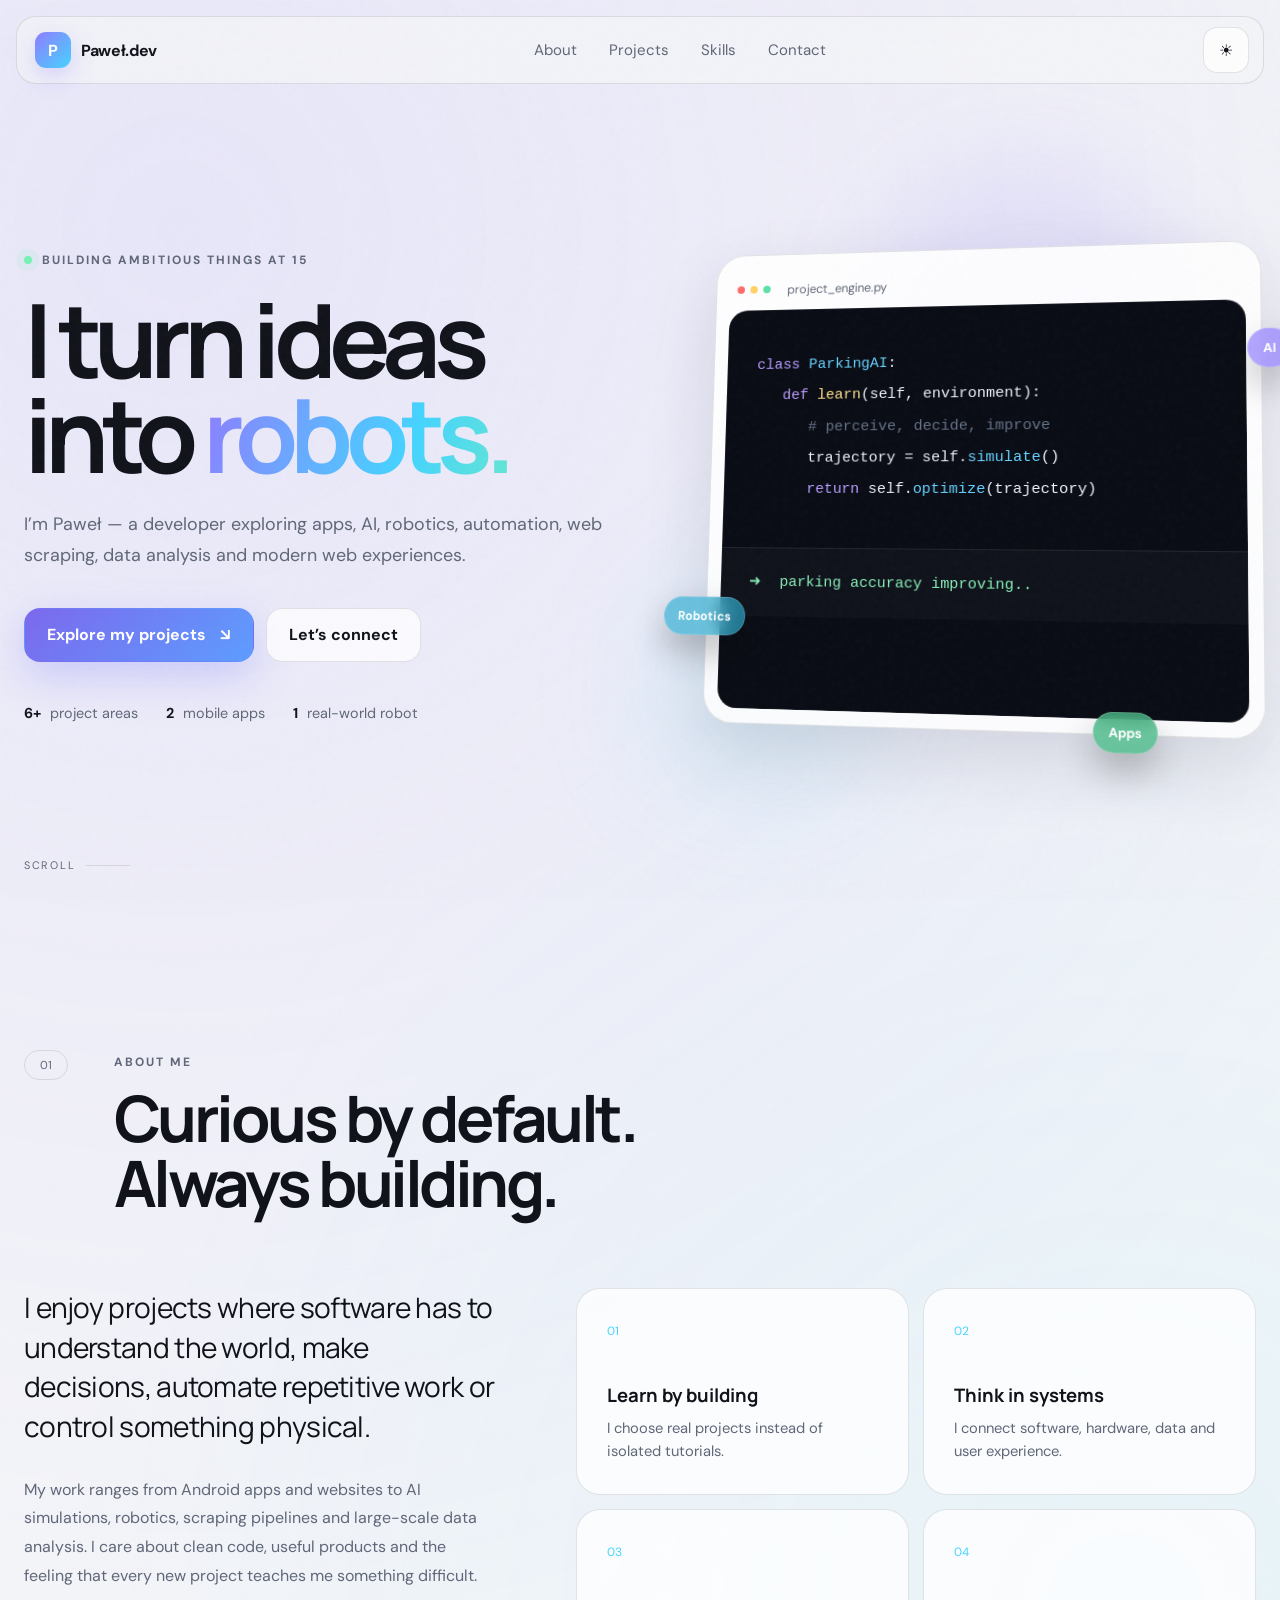
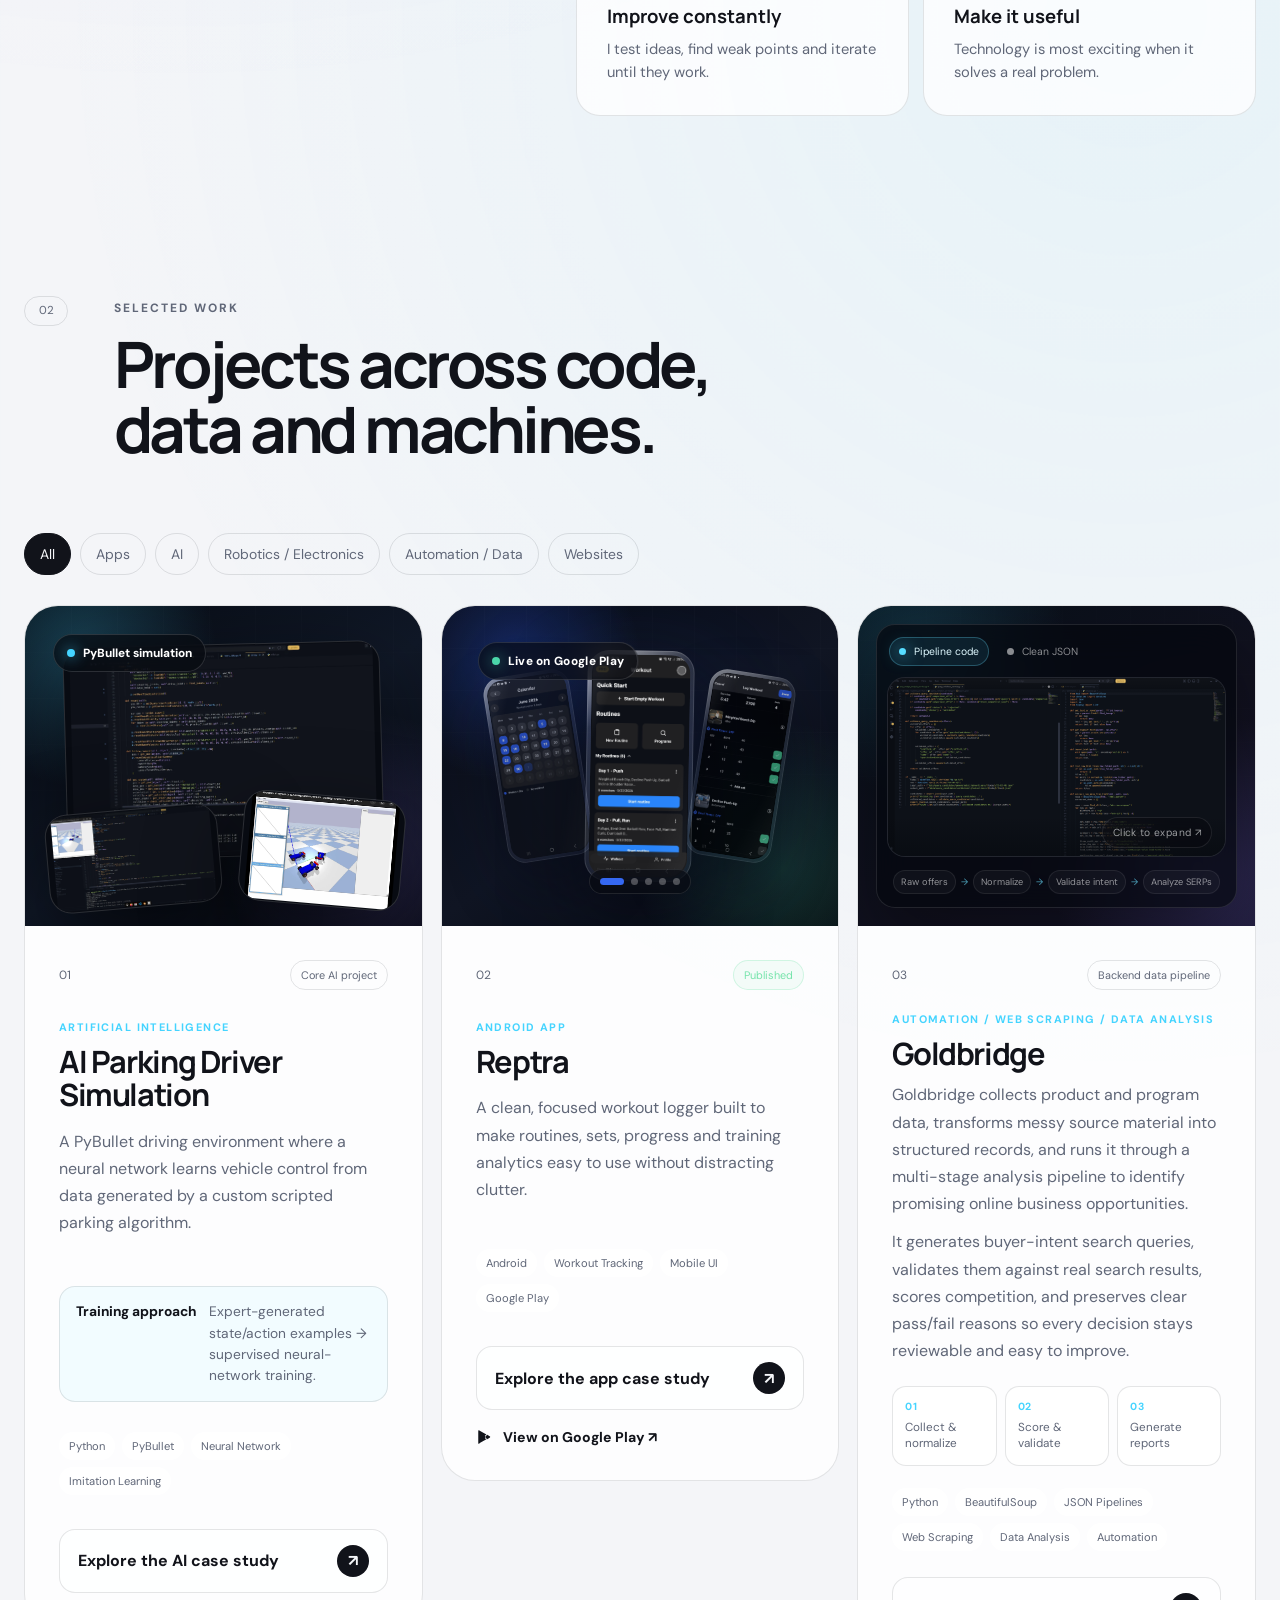
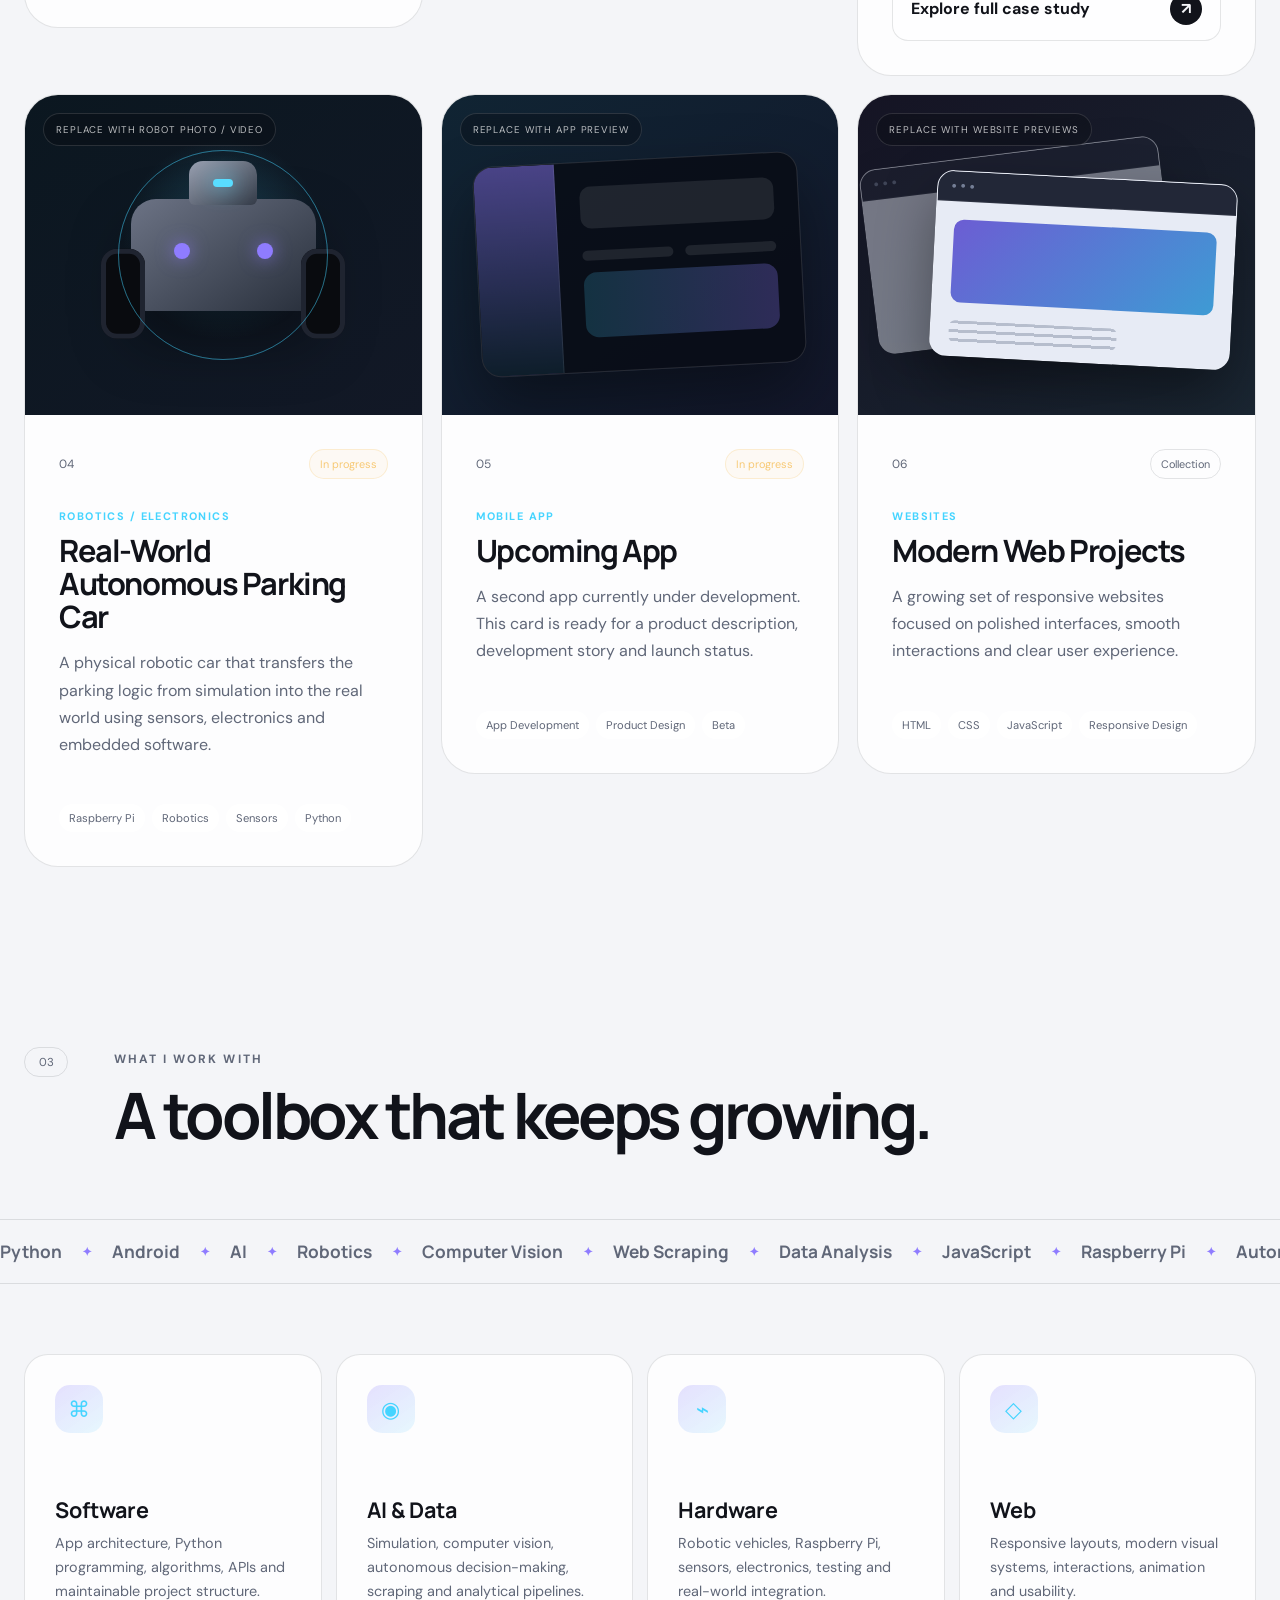
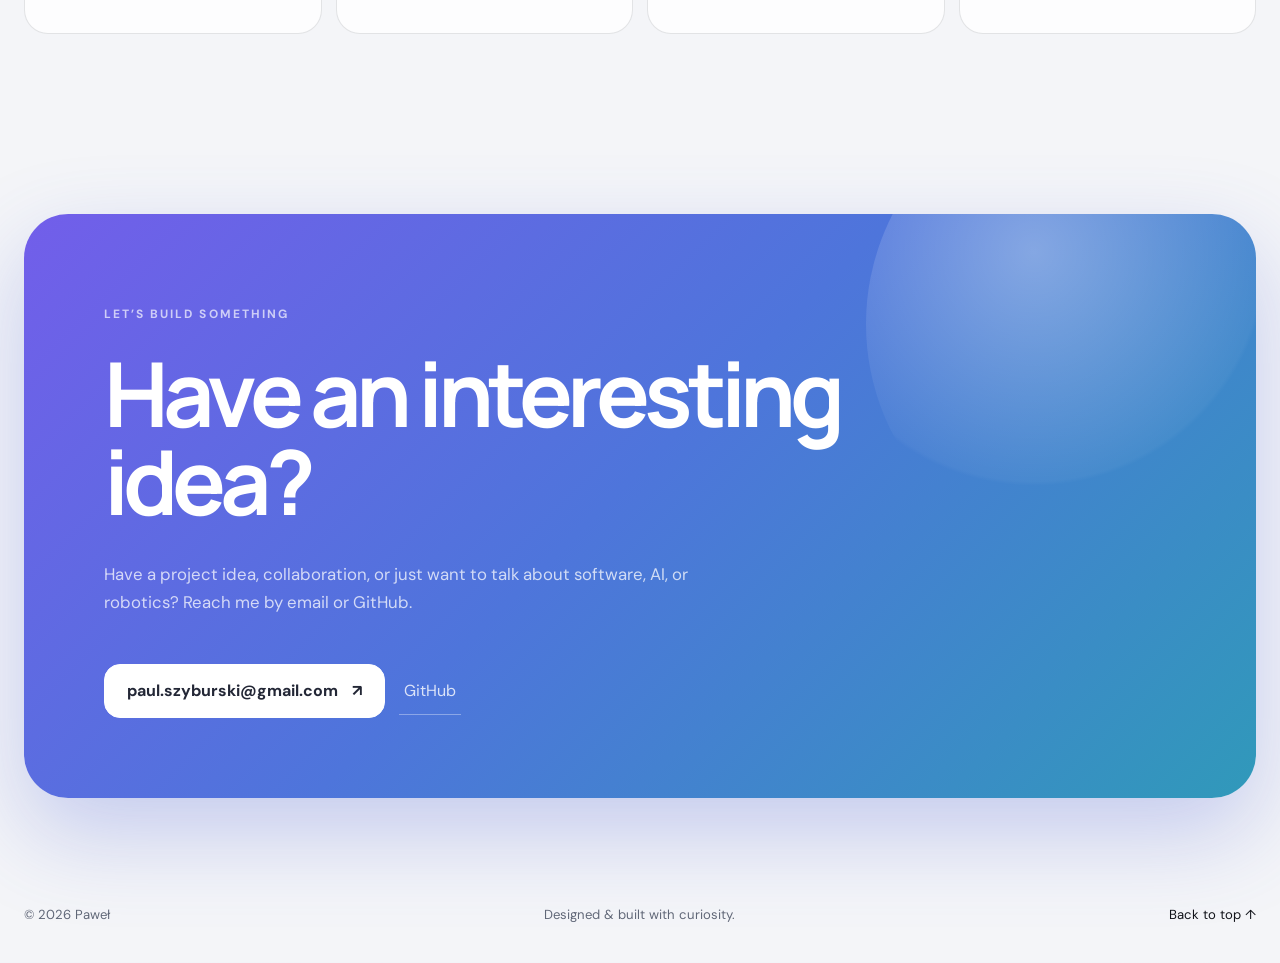
==== commit 7beaa3f7: "Update index.html" ====
--- a/index.html
+++ b/index.html
@@ -3,1969 +3,11 @@
 <head>
   <meta charset="UTF-8" />
   <meta name="viewport" content="width=device-width, initial-scale=1.0" />
-  <meta name="description" content="Paweł portfolio" />
+  <meta name="description" content="Paweł — developer, AI and robotics builder." />
   <meta name="theme-color" content="#090b12" />
   <title>Paweł — Developer Portfolio</title>
-  <style>
-@import url('https://fonts.googleapis.com/css2?family=DM+Sans:wght@400;500;600;700&family=Manrope:wght@500;600;700;800&display=swap');
-
-:root {
-  --bg: #080a10;
-  --bg-soft: #0d1019;
-  --surface: rgba(255, 255, 255, 0.055);
-  --surface-strong: rgba(255, 255, 255, 0.09);
-  --text: #f5f7fb;
-  --text-soft: #a8afc0;
-  --line: rgba(255, 255, 255, 0.1);
-  --accent: #8f7cff;
-  --accent-2: #45d4ff;
-  --accent-3: #77f2b4;
-  --header: rgba(8, 10, 16, 0.72);
-  --shadow: 0 30px 80px rgba(0, 0, 0, 0.34);
-  --radius-lg: 34px;
-  --radius-md: 24px;
-  --radius-sm: 16px;
-  --max-width: 1280px;
-}
-
-html[data-theme="light"] {
-  --bg: #f4f5f8;
-  --bg-soft: #e9ebf1;
-  --surface: rgba(255, 255, 255, 0.76);
-  --surface-strong: rgba(255, 255, 255, 0.94);
-  --text: #11131a;
-  --text-soft: #606778;
-  --line: rgba(14, 18, 30, 0.11);
-  --header: rgba(244, 245, 248, 0.78);
-  --shadow: 0 28px 70px rgba(32, 41, 64, 0.13);
-}
-
-* { box-sizing: border-box; }
-html { scroll-behavior: smooth; }
-body {
-  margin: 0;
-  min-width: 320px;
-  overflow-x: hidden;
-  background:
-    radial-gradient(circle at 14% 4%, rgba(143, 124, 255, 0.12), transparent 26%),
-    radial-gradient(circle at 88% 28%, rgba(69, 212, 255, 0.08), transparent 25%),
-    var(--bg);
-  color: var(--text);
-  font-family: "DM Sans", sans-serif;
-  transition: background-color 0.4s ease, color 0.4s ease;
-}
-body.menu-open { overflow: hidden; }
-a { color: inherit; text-decoration: none; }
-button, input, textarea { font: inherit; }
-button { color: inherit; }
-::selection { background: var(--accent); color: white; }
-
-.noise {
-  position: fixed;
-  inset: 0;
-  pointer-events: none;
-  opacity: 0.035;
-  z-index: 100;
-  background-image: url("data:image/svg+xml,%3Csvg viewBox='0 0 180 180' xmlns='http://www.w3.org/2000/svg'%3E%3Cfilter id='n'%3E%3CfeTurbulence type='fractalNoise' baseFrequency='.9' numOctaves='3' stitchTiles='stitch'/%3E%3C/filter%3E%3Crect width='100%25' height='100%25' filter='url(%23n)' opacity='.8'/%3E%3C/svg%3E");
-}
-.cursor-glow {
-  position: fixed;
-  width: 380px;
-  height: 380px;
-  border-radius: 50%;
-  background: radial-gradient(circle, rgba(143, 124, 255, 0.12), transparent 67%);
-  transform: translate(-50%, -50%);
-  pointer-events: none;
-  z-index: 0;
-  opacity: 0;
-  transition: opacity 0.3s ease;
-}
-
-.section-shell {
-  width: min(calc(100% - 48px), var(--max-width));
-  margin-inline: auto;
-  position: relative;
-}
-
-.site-header {
-  position: fixed;
-  top: 16px;
-  left: 50%;
-  transform: translateX(-50%);
-  width: min(calc(100% - 32px), 1280px);
-  min-height: 68px;
-  padding: 10px 14px 10px 18px;
-  display: flex;
-  align-items: center;
-  justify-content: space-between;
-  background: var(--header);
-  border: 1px solid var(--line);
-  border-radius: 20px;
-  backdrop-filter: blur(18px);
-  -webkit-backdrop-filter: blur(18px);
-  z-index: 90;
-  transition: transform 0.35s ease, background 0.35s ease, border-color 0.35s ease;
-}
-.site-header.scrolled { box-shadow: 0 18px 50px rgba(0,0,0,.12); }
-.brand { display: flex; align-items: center; gap: 10px; font-weight: 700; letter-spacing: -0.02em; }
-.brand-mark {
-  display: grid;
-  place-items: center;
-  width: 36px;
-  height: 36px;
-  border-radius: 11px;
-  color: white;
-  background: linear-gradient(135deg, var(--accent), var(--accent-2));
-  box-shadow: 0 8px 24px rgba(143, 124, 255, .3);
-}
-.desktop-nav { display: flex; gap: 32px; color: var(--text-soft); font-size: 0.94rem; }
-.desktop-nav a { position: relative; transition: color .25s ease; }
-.desktop-nav a::after {
-  content: "";
-  position: absolute;
-  left: 0;
-  right: 100%;
-  bottom: -7px;
-  height: 1px;
-  background: var(--text);
-  transition: right .25s ease;
-}
-.desktop-nav a:hover { color: var(--text); }
-.desktop-nav a:hover::after { right: 0; }
-.header-actions { display: flex; gap: 8px; }
-.theme-toggle, .menu-toggle {
-  width: 46px;
-  height: 46px;
-  border: 1px solid var(--line);
-  border-radius: 14px;
-  background: var(--surface);
-  cursor: pointer;
-  transition: transform .25s ease, background .25s ease;
-}
-.theme-toggle:hover, .menu-toggle:hover { transform: translateY(-2px); background: var(--surface-strong); }
-.theme-toggle { position: relative; display: grid; place-items: center; overflow: hidden; }
-.theme-icon { position: absolute; transition: transform .45s cubic-bezier(.2,.8,.2,1), opacity .35s ease; }
-html[data-theme="dark"] .sun { transform: translateY(-30px) rotate(-45deg); opacity: 0; }
-html[data-theme="dark"] .moon { transform: translateY(0) rotate(0); opacity: 1; }
-html[data-theme="light"] .sun { transform: translateY(0) rotate(0); opacity: 1; }
-html[data-theme="light"] .moon { transform: translateY(30px) rotate(45deg); opacity: 0; }
-.menu-toggle { display: none; position: relative; }
-.menu-toggle span { position: absolute; left: 13px; width: 20px; height: 1px; background: var(--text); transition: .3s ease; }
-.menu-toggle span:first-child { top: 18px; }
-.menu-toggle span:last-child { top: 26px; }
-.menu-toggle[aria-expanded="true"] span:first-child { transform: translateY(4px) rotate(45deg); }
-.menu-toggle[aria-expanded="true"] span:last-child { transform: translateY(-4px) rotate(-45deg); }
-.mobile-menu {
-  position: fixed;
-  inset: 0;
-  padding: 120px 24px 40px;
-  display: flex;
-  flex-direction: column;
-  gap: 22px;
-  background: color-mix(in srgb, var(--bg) 93%, transparent);
-  backdrop-filter: blur(22px);
-  z-index: 80;
-  opacity: 0;
-  visibility: hidden;
-  transition: opacity .35s ease, visibility .35s ease;
-}
-.mobile-menu.open { opacity: 1; visibility: visible; }
-.mobile-menu a { font-family: "Manrope", sans-serif; font-size: clamp(2rem, 10vw, 4.5rem); font-weight: 800; letter-spacing: -.05em; }
-
-.hero {
-  min-height: 100svh;
-  padding: 170px 0 100px;
-  display: grid;
-  grid-template-columns: 1.04fr .96fr;
-  align-items: center;
-  gap: 70px;
-}
-.hero-copy, .hero-visual { position: relative; z-index: 2; }
-.eyebrow, .kicker { text-transform: uppercase; letter-spacing: .17em; font-size: .75rem; font-weight: 700; color: var(--text-soft); }
-.eyebrow { display: inline-flex; align-items: center; gap: 10px; margin-bottom: 24px; }
-.status-dot { width: 8px; height: 8px; background: var(--accent-3); border-radius: 50%; box-shadow: 0 0 0 7px rgba(119,242,180,.1); animation: pulse 2s infinite; }
-@keyframes pulse { 50% { box-shadow: 0 0 0 12px rgba(119,242,180,0); } }
-h1, h2, h3 { margin: 0; font-family: "Manrope", sans-serif; }
-h1 { max-width: 790px; font-size: clamp(4.4rem, 8vw, 8.1rem); line-height: .92; letter-spacing: -.075em; }
-.gradient-text { display: inline-block; background: linear-gradient(110deg, var(--accent), var(--accent-2) 55%, var(--accent-3)); -webkit-background-clip: text; background-clip: text; color: transparent; }
-.rotating-word { min-width: 5.7ch; transition: opacity .25s ease, transform .25s ease; }
-.rotating-word.out { opacity: 0; transform: translateY(18px); }
-.hero-lead { max-width: 650px; margin: 28px 0 0; color: var(--text-soft); font-size: clamp(1rem, 1.4vw, 1.25rem); line-height: 1.75; }
-.hero-actions { display: flex; flex-wrap: wrap; gap: 12px; margin-top: 36px; }
-.button { min-height: 54px; padding: 0 22px; display: inline-flex; align-items: center; justify-content: center; gap: 14px; border-radius: 16px; font-weight: 700; border: 1px solid var(--line); transition: transform .25s ease, box-shadow .25s ease, background .25s ease; }
-.button-primary { color: white; border-color: transparent; background: linear-gradient(135deg, #7b68ee, #5d9dff); box-shadow: 0 14px 40px rgba(107, 110, 255, .26); }
-.button-ghost { background: var(--surface); }
-.button:hover { transform: translateY(-3px); }
-.button-primary:hover { box-shadow: 0 18px 48px rgba(107, 110, 255, .36); }
-.hero-meta { margin-top: 42px; display: flex; flex-wrap: wrap; gap: 28px; color: var(--text-soft); font-size: .9rem; }
-.hero-meta strong { color: var(--text); margin-right: 5px; }
-.hero-visual { perspective: 1100px; }
-.device-card {
-  position: relative;
-  max-width: 570px;
-  margin-left: auto;
-  padding: 14px;
-  border: 1px solid var(--line);
-  border-radius: 30px;
-  background: linear-gradient(145deg, var(--surface-strong), var(--surface));
-  box-shadow: var(--shadow);
-  transform: rotateY(-8deg) rotateX(5deg);
-  transform-style: preserve-3d;
-  transition: transform .18s ease-out;
-}
-.device-topbar { height: 44px; display: flex; align-items: center; gap: 18px; padding: 0 8px; color: var(--text-soft); font-size: .8rem; }
-.window-dots { display: flex; gap: 6px; }
-.window-dots i { width: 8px; height: 8px; border-radius: 50%; background: #ff6b6b; }
-.window-dots i:nth-child(2) { background: #ffd166; }
-.window-dots i:nth-child(3) { background: #5ce1a8; }
-.code-window {
-  min-height: 410px;
-  padding: 42px 32px;
-  overflow: hidden;
-  border-radius: 20px;
-  background: #090c14;
-  color: #eef2ff;
-  font-family: ui-monospace, SFMono-Regular, Menlo, Monaco, Consolas, monospace;
-  font-size: clamp(.76rem, 1.2vw, 1rem);
-  line-height: 2.1;
-  box-shadow: inset 0 0 0 1px rgba(255,255,255,.055);
-}
-.indent { padding-left: 28px; }
-.double { padding-left: 56px; }
-.code-purple { color: #ba9cff; }
-.code-blue { color: #65d1ff; }
-.code-yellow { color: #ffe08a; }
-.code-muted { color: #647086; }
-.terminal-line { margin: 44px -32px -42px; padding: 18px 30px; color: #87efb8; border-top: 1px solid rgba(255,255,255,.08); background: rgba(255,255,255,.025); }
-.terminal-line > span:first-child { margin-right: 10px; }
-.typing-dots { display: inline-block; width: 20px; overflow: hidden; vertical-align: bottom; animation: typingDots 1.2s steps(4) infinite; }
-@keyframes typingDots { from { width: 0; } to { width: 24px; } }
-.floating-chip { position: absolute; padding: 10px 14px; border: 1px solid rgba(255,255,255,.14); border-radius: 999px; color: white; font-size: .8rem; font-weight: 700; box-shadow: 0 16px 35px rgba(0,0,0,.25); backdrop-filter: blur(10px); animation: float 4s ease-in-out infinite; }
-.chip-ai { top: 18%; right: -30px; background: rgba(143,124,255,.68); }
-.chip-robotics { bottom: 18%; left: -46px; background: rgba(44,174,211,.65); animation-delay: -.9s; }
-.chip-apps { bottom: -18px; right: 18%; background: rgba(48,182,120,.68); animation-delay: -1.8s; }
-@keyframes float { 50% { transform: translateY(-10px) rotate(2deg); } }
-.hero-orb { position: absolute; border-radius: 50%; filter: blur(1px); pointer-events: none; }
-.orb-one { width: 330px; height: 330px; right: 5%; top: 18%; background: rgba(143,124,255,.13); filter: blur(45px); animation: drift 9s ease-in-out infinite; }
-.orb-two { width: 250px; height: 250px; right: 30%; bottom: 10%; background: rgba(69,212,255,.09); filter: blur(55px); animation: drift 11s ease-in-out infinite reverse; }
-@keyframes drift { 50% { transform: translate(30px, -35px) scale(1.12); } }
-.scroll-cue { position: absolute; left: 0; bottom: 28px; display: flex; align-items: center; gap: 11px; color: var(--text-soft); text-transform: uppercase; letter-spacing: .16em; font-size: .68rem; }
-.scroll-cue i { display: block; width: 44px; height: 1px; background: var(--line); position: relative; overflow: hidden; }
-.scroll-cue i::after { content:""; position:absolute; inset:0; background:var(--text); transform: translateX(-100%); animation: scrollLine 2s infinite; }
-@keyframes scrollLine { 50%,100% { transform: translateX(100%); } }
-
-.about, .projects, .skills { padding: 150px 0 30px; }
-.section-heading { display: grid; grid-template-columns: 90px 1fr; align-items: start; margin-bottom: 72px; }
-.section-number { display: inline-flex; width: 44px; height: 30px; align-items: center; justify-content: center; border: 1px solid var(--line); border-radius: 999px; color: var(--text-soft); font-size: .72rem; }
-.section-heading .kicker { margin: 4px 0 15px; }
-.section-heading h2 { font-size: clamp(2.7rem, 5vw, 5.6rem); line-height: 1.02; letter-spacing: -.055em; }
-.about-grid { display: grid; grid-template-columns: .82fr 1.18fr; gap: 80px; align-items: start; }
-.about-copy p { color: var(--text-soft); line-height: 1.8; }
-.about-copy .large-copy { margin-top: 0; color: var(--text); font-family: "Manrope"; font-size: clamp(1.45rem, 2.2vw, 2.15rem); line-height: 1.42; letter-spacing: -.025em; }
-.principles-grid { display: grid; grid-template-columns: 1fr 1fr; gap: 14px; }
-.principle-card, .skill-panel { padding: 30px; border: 1px solid var(--line); border-radius: var(--radius-md); background: var(--surface); transition: transform .35s ease, background .35s ease, border-color .35s ease; }
-.principle-card:hover, .skill-panel:hover { transform: translateY(-7px); background: var(--surface-strong); border-color: color-mix(in srgb, var(--accent) 35%, var(--line)); }
-.principle-card > span { color: var(--accent-2); font-size: .75rem; }
-.principle-card h3 { margin: 42px 0 9px; font-size: 1.16rem; }
-.principle-card p { margin: 0; color: var(--text-soft); line-height: 1.6; font-size: .92rem; }
-
-.filters { display: flex; flex-wrap: wrap; gap: 9px; margin-bottom: 30px; }
-.filter { padding: 11px 15px; border: 1px solid var(--line); border-radius: 999px; background: transparent; color: var(--text-soft); cursor: pointer; font-size: .87rem; transition: .25s ease; }
-.filter:hover, .filter.active { background: var(--text); color: var(--bg); border-color: var(--text); }
-.projects-grid { display: grid; grid-template-columns: repeat(2, minmax(0, 1fr)); gap: 18px; }
-.project-card { display: grid; grid-template-rows: 350px 1fr; min-height: 690px; overflow: hidden; border: 1px solid var(--line); border-radius: var(--radius-lg); background: var(--surface); transition: transform .4s cubic-bezier(.2,.8,.2,1), opacity .35s ease, border-color .3s ease; }
-.project-card:hover { transform: translateY(-8px); border-color: color-mix(in srgb, var(--accent) 40%, var(--line)); }
-.project-card.hidden { display: none; }
-.project-card.featured, .project-card.wide { grid-column: 1 / -1; grid-template-columns: 1.22fr .78fr; grid-template-rows: auto; min-height: 570px; }
-.project-media { position: relative; min-height: 100%; overflow: hidden; background: linear-gradient(145deg, #111523, #171b2b); }
-.media-label { position: absolute; top: 18px; left: 18px; z-index: 3; padding: 9px 12px; color: rgba(255,255,255,.72); border: 1px solid rgba(255,255,255,.13); border-radius: 999px; background: rgba(10,12,18,.36); backdrop-filter: blur(10px); text-transform: uppercase; letter-spacing: .09em; font-size: .61rem; }
-.project-content { padding: 34px; display: flex; flex-direction: column; justify-content: space-between; gap: 30px; }
-.project-topline { display: flex; align-items: center; justify-content: space-between; gap: 12px; }
-.project-index { color: var(--text-soft); font-size: .75rem; }
-.project-status { padding: 7px 10px; border: 1px solid var(--line); border-radius: 999px; color: var(--text-soft); font-size: .68rem; }
-.project-status.in-progress { color: #f7c975; border-color: rgba(247,201,117,.28); background: rgba(247,201,117,.07); }
-.project-status.live { color: #75e3aa; border-color: rgba(117,227,170,.28); background: rgba(117,227,170,.07); }
-.project-category { margin: 0 0 11px; color: var(--accent-2); text-transform: uppercase; letter-spacing: .13em; font-size: .68rem; font-weight: 700; }
-.project-card h3 { font-size: clamp(1.8rem, 3vw, 3rem); line-height: 1.08; letter-spacing: -.045em; }
-.project-card:not(.featured):not(.wide) h3 { font-size: clamp(1.55rem, 2.4vw, 2.2rem); }
-.project-card p:not(.project-category) { color: var(--text-soft); line-height: 1.7; }
-.project-tags { display: flex; flex-wrap: wrap; gap: 7px; }
-.project-tags span { padding: 7px 10px; border-radius: 999px; background: var(--surface-strong); color: var(--text-soft); font-size: .7rem; }
-.project-link { display: inline-flex; align-items: center; gap: 9px; font-weight: 700; }
-.project-link span { transition: transform .25s ease; }
-.project-link:hover span { transform: translate(3px, -3px); }
-
-.media-parking { background: radial-gradient(circle at 65% 30%, rgba(125,107,255,.4), transparent 28%), linear-gradient(145deg,#101522,#171a28); }
-.parking-scene { position: absolute; inset: 0; transform: perspective(800px) rotateX(61deg) scale(1.24) translateY(18%); }
-.parking-scene::before, .parking-scene::after { content:""; position:absolute; left:8%; right:8%; height:2px; background:repeating-linear-gradient(90deg, rgba(255,255,255,.42) 0 28px, transparent 28px 48px); }
-.parking-scene::before { top: 24%; }
-.parking-scene::after { bottom: 24%; }
-.parking-lane { position:absolute; inset:0; background: repeating-linear-gradient(90deg, transparent 0 19%, rgba(255,255,255,.08) 19% 19.3%, transparent 19.3% 39%); }
-.parked-car, .ai-car { position:absolute; width:76px; height:128px; border-radius:18px 18px 25px 25px; box-shadow:0 18px 40px rgba(0,0,0,.42); }
-.parked-car::after, .ai-car::after { content:""; position:absolute; left:14px; right:14px; top:21px; height:42px; border-radius:10px; background:rgba(8,11,20,.7); }
-.car-one { left:18%; top:7%; background:linear-gradient(145deg,#686d80,#2f3340); }
-.car-two { right:13%; bottom:7%; background:linear-gradient(145deg,#34485a,#17232e); }
-.ai-car { right:29%; top:47%; background:linear-gradient(145deg,#a496ff,#5b47d7); animation: parkCar 6s ease-in-out infinite; }
-.ai-car span { position:absolute; inset:-8px; border:2px solid rgba(143,124,255,.55); border-radius:25px; animation: sensorPulse 2s infinite; }
-.parking-scene svg { position:absolute; inset:0; width:100%; height:100%; overflow:visible; }
-.parking-scene path { fill:none; stroke:#72eac1; stroke-width:3; stroke-dasharray:9 9; animation: dash 12s linear infinite; }
-@keyframes dash { to { stroke-dashoffset:-180; } }
-@keyframes parkCar { 50% { transform: translate(-45px,-22px) rotate(-18deg); } }
-@keyframes sensorPulse { 50% { inset:-22px; opacity:0; } }
-
-.media-robot { background: radial-gradient(circle at 50% 45%, rgba(69,212,255,.25), transparent 38%), linear-gradient(145deg,#0b1720,#121826); }
-.robot-visual { position:absolute; inset:0; display:grid; place-items:center; }
-.robot-body { position:relative; width:185px; height:112px; border-radius:25px 25px 15px 15px; background:linear-gradient(145deg,#6c7385,#282f3b); box-shadow:0 30px 60px rgba(0,0,0,.4); }
-.robot-body::before { content:""; position:absolute; left:50%; top:-38px; width:68px; height:44px; transform:translateX(-50%); border-radius:14px 14px 6px 6px; background:linear-gradient(145deg,#9aa1b2,#343b48); }
-.robot-body::after { content:""; position:absolute; left:50%; top:-20px; width:20px; height:8px; transform:translateX(-50%); border-radius:99px; background:#59ddff; box-shadow:0 0 22px #59ddff; }
-.robot-body i { position:absolute; top:44px; width:16px; height:16px; border-radius:50%; background:#8f7cff; box-shadow:0 0 18px rgba(143,124,255,.7); }
-.robot-body i:first-child { left:43px; }.robot-body i:last-child { right:43px; }
-.robot-wheel { position:absolute; width:44px; height:90px; border-radius:16px; background:#090b0f; top:50%; transform:translateY(-7%); box-shadow:inset 0 0 0 5px #1f2430; }
-.wheel-left { left:calc(50% - 122px); }.wheel-right { right:calc(50% - 122px); }
-.sensor-wave { position:absolute; width:210px; height:210px; border:1px solid rgba(69,212,255,.28); border-radius:50%; animation: sonar 2.4s infinite; }
-.wave-two { animation-delay:-1.2s; }
-@keyframes sonar { from { transform:scale(.45); opacity:.8; } to { transform:scale(1.35); opacity:0; } }
-
-.media-app-one { background:linear-gradient(145deg,#241c3f,#0e1b31); }
-.phone-stack { position:absolute; inset:0; display:grid; place-items:center; }
-.phone { position:absolute; width:150px; height:292px; padding:9px; border-radius:32px; background:#11151f; box-shadow:0 28px 60px rgba(0,0,0,.45); }
-.phone::before { content:""; position:absolute; top:13px; left:50%; width:52px; height:12px; transform:translateX(-50%); border-radius:0 0 10px 10px; background:#080a10; z-index:2; }
-.phone-screen { width:100%; height:100%; border-radius:24px; overflow:hidden; background:linear-gradient(160deg,#8d7bff,#4a64df 58%,#262b55); }
-.phone-back { transform:translate(-58px,20px) rotate(-10deg); opacity:.62; }
-.phone-front { transform:translate(48px,-8px) rotate(7deg); }
-.phone-front .phone-screen { padding:56px 15px 15px; }
-.phone-front b { display:block; width:66%; height:14px; border-radius:99px; background:rgba(255,255,255,.86); margin-bottom:18px; }
-.phone-front i { display:block; height:48px; margin-bottom:10px; border-radius:14px; background:rgba(255,255,255,.13); }
-
-.media-app-two { background:linear-gradient(145deg,#102433,#13172b); }
-.app-dashboard { position:absolute; width:82%; height:66%; left:9%; top:20%; display:grid; grid-template-columns:25% 1fr; border:1px solid rgba(255,255,255,.12); border-radius:20px; overflow:hidden; background:rgba(7,10,18,.75); box-shadow:0 30px 65px rgba(0,0,0,.4); transform:rotate(-3deg); }
-.dash-sidebar { background:linear-gradient(180deg,rgba(143,124,255,.48),rgba(69,212,255,.08)); border-right:1px solid rgba(255,255,255,.09); }
-.dash-main { padding:24px; display:grid; grid-template-columns:1fr 1fr; gap:12px; }
-.dash-main i { display:block; border-radius:11px; background:rgba(255,255,255,.09); }
-.dash-main i:first-child { grid-column:1/-1; height:42px; }
-.dash-main b { grid-column:1/-1; height:65px; border-radius:13px; background:linear-gradient(90deg,rgba(69,212,255,.18),rgba(143,124,255,.28)); }
-
-.media-data { background:linear-gradient(145deg,#0a1820,#151329); }
-.data-visual { position:absolute; inset:12% 6% 9%; border:1px solid rgba(255,255,255,.08); border-radius:25px; overflow:hidden; background:rgba(5,8,15,.35); }
-.chart-grid { position:absolute; inset:0; background-image:linear-gradient(rgba(255,255,255,.05) 1px,transparent 1px),linear-gradient(90deg,rgba(255,255,255,.05) 1px,transparent 1px); background-size:50px 50px; }
-.data-visual svg { position:absolute; inset:5% 4%; width:92%; height:76%; overflow:visible; }
-.data-visual path { fill:none; stroke:#68ddff; stroke-width:4; filter:drop-shadow(0 0 8px rgba(104,221,255,.45)); stroke-dasharray:900; stroke-dashoffset:900; animation:drawLine 4.5s ease-in-out infinite alternate; }
-@keyframes drawLine { to { stroke-dashoffset:0; } }
-.bar { position:absolute; bottom:8%; width:5.4%; border-radius:8px 8px 2px 2px; background:linear-gradient(180deg,#9b8aff,#4e55cf); opacity:.45; animation:barGrow 3s ease-in-out infinite alternate; transform-origin:bottom; }
-.b1{left:12%;height:20%;}.b2{left:21%;height:35%;animation-delay:-.4s}.b3{left:30%;height:27%;animation-delay:-.8s}.b4{left:39%;height:48%;animation-delay:-1.2s}.b5{left:48%;height:36%;animation-delay:-1.6s}
-@keyframes barGrow { 50% { transform:scaleY(.72); } }
-
-
-/* Goldbridge data pipeline */
-.media-goldbridge {
-  min-height: 650px;
-  padding: 24px;
-  background:
-    radial-gradient(circle at 15% 12%, rgba(69, 212, 255, .16), transparent 34%),
-    radial-gradient(circle at 90% 85%, rgba(143, 124, 255, .20), transparent 36%),
-    linear-gradient(145deg, #071019, #11111f 58%, #16142a);
-}
-.media-goldbridge::before {
-  content: "";
-  position: absolute;
-  inset: 0;
-  opacity: .28;
-  background-image:
-    linear-gradient(rgba(255,255,255,.035) 1px, transparent 1px),
-    linear-gradient(90deg, rgba(255,255,255,.035) 1px, transparent 1px);
-  background-size: 34px 34px;
-  mask-image: linear-gradient(to bottom, black, transparent 88%);
-}
-.goldbridge-showcase {
-  position: relative;
-  z-index: 1;
-  width: 100%;
-  height: 100%;
-  display: grid;
-  grid-template-rows: auto minmax(0, 1fr) auto;
-  gap: 14px;
-  padding: 14px;
-  border: 1px solid rgba(255,255,255,.11);
-  border-radius: 24px;
-  background: rgba(5, 8, 14, .72);
-  box-shadow: 0 30px 70px rgba(0,0,0,.38);
-  backdrop-filter: blur(18px);
-  -webkit-backdrop-filter: blur(18px);
-}
-.goldbridge-toolbar {
-  display: flex;
-  align-items: center;
-  gap: 8px;
-  padding: 2px;
-}
-.goldbridge-tab {
-  display: inline-flex;
-  align-items: center;
-  gap: 8px;
-  padding: 9px 12px;
-  border: 1px solid transparent;
-  border-radius: 999px;
-  background: transparent;
-  color: rgba(255,255,255,.53);
-  cursor: pointer;
-  font-size: .72rem;
-  transition: color .25s ease, background .25s ease, border-color .25s ease;
-}
-.goldbridge-tab span {
-  width: 7px;
-  height: 7px;
-  border-radius: 50%;
-  background: currentColor;
-  box-shadow: 0 0 0 0 currentColor;
-  transition: box-shadow .25s ease;
-}
-.goldbridge-tab:hover {
-  color: rgba(255,255,255,.82);
-}
-.goldbridge-tab.active {
-  color: #dff9ff;
-  border-color: rgba(105, 223, 255, .28);
-  background: rgba(69, 212, 255, .09);
-}
-.goldbridge-tab.active span {
-  color: #57ddff;
-  box-shadow: 0 0 16px 2px rgba(69,212,255,.52);
-}
-.goldbridge-screen {
-  position: relative;
-  min-width: 0;
-  min-height: 0;
-  width: 100%;
-  height: 100%;
-  overflow: hidden;
-  padding: 0;
-  border: 1px solid rgba(255,255,255,.09);
-  border-radius: 18px;
-  background: #0d111a;
-  cursor: zoom-in;
-  box-shadow: inset 0 1px 0 rgba(255,255,255,.04);
-}
-.goldbridge-screen::after {
-  content: "";
-  position: absolute;
-  inset: 0;
-  pointer-events: none;
-  background:
-    linear-gradient(to bottom, rgba(255,255,255,.025), transparent 10%),
-    linear-gradient(to top, rgba(4,7,12,.48), transparent 22%);
-}
-.goldbridge-shot {
-  position: absolute;
-  inset: 0;
-  width: 100%;
-  height: 100%;
-  object-fit: cover;
-  object-position: top left;
-  opacity: 0;
-  transform: scale(1.025);
-  filter: saturate(.92) contrast(1.03);
-  transition: opacity .55s ease, transform .8s cubic-bezier(.2,.8,.2,1);
-}
-.goldbridge-shot[data-goldbridge-shot="code"] {
-  object-position: top center;
-}
-.goldbridge-shot.active {
-  opacity: 1;
-  transform: scale(1);
-}
-.goldbridge-expand {
-  position: absolute;
-  right: 13px;
-  bottom: 12px;
-  z-index: 2;
-  padding: 8px 10px;
-  border: 1px solid rgba(255,255,255,.12);
-  border-radius: 999px;
-  color: rgba(255,255,255,.78);
-  background: rgba(8,10,16,.58);
-  backdrop-filter: blur(10px);
-  font-size: .64rem;
-  letter-spacing: .035em;
-  transform: translateY(4px);
-  opacity: .76;
-  transition: opacity .25s ease, transform .25s ease;
-}
-.goldbridge-screen:hover .goldbridge-expand {
-  opacity: 1;
-  transform: translateY(0);
-}
-.pipeline-flow {
-  display: flex;
-  align-items: center;
-  justify-content: center;
-  flex-wrap: wrap;
-  gap: 7px;
-  min-height: 31px;
-  color: rgba(255,255,255,.55);
-  font-size: .64rem;
-}
-.pipeline-flow span {
-  padding: 6px 9px;
-  border: 1px solid rgba(255,255,255,.08);
-  border-radius: 999px;
-  background: rgba(255,255,255,.035);
-}
-.pipeline-flow i {
-  color: rgba(105,223,255,.7);
-  font-style: normal;
-}
-.goldbridge-card .project-content {
-  gap: 22px;
-}
-.goldbridge-card .project-content > div:nth-child(2) p:not(.project-category) {
-  margin: 11px 0 0;
-}
-.goldbridge-metrics {
-  display: grid;
-  grid-template-columns: repeat(3, minmax(0, 1fr));
-  gap: 8px;
-}
-.goldbridge-metrics div {
-  min-width: 0;
-  padding: 13px 12px;
-  border: 1px solid var(--line);
-  border-radius: 14px;
-  background: var(--surface-strong);
-}
-.goldbridge-metrics strong {
-  display: block;
-  margin-bottom: 7px;
-  color: var(--accent-2);
-  font-size: .65rem;
-  letter-spacing: .08em;
-}
-.goldbridge-metrics span {
-  display: block;
-  color: var(--text-soft);
-  font-size: .73rem;
-  line-height: 1.35;
-}
-
-/* Full-screen project image preview */
-.image-lightbox {
-  position: fixed;
-  inset: 0;
-  z-index: 200;
-  display: grid;
-  place-items: center;
-  padding: 28px;
-  background: rgba(3, 5, 9, .88);
-  backdrop-filter: blur(18px);
-  -webkit-backdrop-filter: blur(18px);
-  opacity: 0;
-  visibility: hidden;
-  transition: opacity .28s ease, visibility .28s ease;
-}
-.image-lightbox.open {
-  opacity: 1;
-  visibility: visible;
-}
-.lightbox-frame {
-  width: min(1500px, 100%);
-  max-height: calc(100vh - 56px);
-  display: flex;
-  flex-direction: column;
-  gap: 12px;
-}
-.lightbox-image {
-  display: block;
-  width: 100%;
-  max-height: calc(100vh - 110px);
-  object-fit: contain;
-  border: 1px solid rgba(255,255,255,.12);
-  border-radius: 18px;
-  background: #090c13;
-  box-shadow: 0 40px 100px rgba(0,0,0,.62);
-}
-.lightbox-caption {
-  margin: 0;
-  color: rgba(255,255,255,.67);
-  text-align: center;
-  font-size: .8rem;
-}
-.lightbox-close {
-  position: fixed;
-  top: 22px;
-  right: 24px;
-  z-index: 2;
-  width: 44px;
-  height: 44px;
-  display: grid;
-  place-items: center;
-  border: 1px solid rgba(255,255,255,.16);
-  border-radius: 50%;
-  color: white;
-  background: rgba(255,255,255,.08);
-  cursor: pointer;
-  font-size: 1.55rem;
-  line-height: 1;
-  transition: background .2s ease, transform .2s ease;
-}
-.lightbox-close:hover {
-  background: rgba(255,255,255,.16);
-  transform: rotate(5deg);
-}
-body.lightbox-open {
-  overflow: hidden;
-}
-
-@media (max-width: 980px) {
-  .media-goldbridge { min-height: 500px; }
-  .goldbridge-metrics { grid-template-columns: 1fr; }
-}
-
-@media (max-width: 680px) {
-  .media-goldbridge {
-    min-height: 360px;
-    padding: 12px;
-  }
-  .goldbridge-showcase {
-    padding: 9px;
-    gap: 9px;
-    border-radius: 18px;
-  }
-  .goldbridge-toolbar {
-    overflow-x: auto;
-    scrollbar-width: none;
-  }
-  .goldbridge-toolbar::-webkit-scrollbar { display: none; }
-  .goldbridge-tab {
-    flex: 0 0 auto;
-    padding: 8px 10px;
-    font-size: .66rem;
-  }
-  .pipeline-flow {
-    justify-content: flex-start;
-    flex-wrap: nowrap;
-    overflow-x: auto;
-    padding-bottom: 2px;
-    scrollbar-width: none;
-  }
-  .pipeline-flow::-webkit-scrollbar { display: none; }
-  .pipeline-flow span, .pipeline-flow i { flex: 0 0 auto; }
-  .goldbridge-expand { display: none; }
-  .image-lightbox { padding: 12px; }
-  .lightbox-close { top: 12px; right: 12px; }
-}
-
-.media-websites { background:linear-gradient(145deg,#151424,#1a2632); }
-.browser-stack { position:absolute; inset:0; display:grid; place-items:center; }
-.browser { position:absolute; width:76%; height:58%; border:1px solid rgba(255,255,255,.12); border-radius:17px; overflow:hidden; background:#e7ebf5; box-shadow:0 26px 55px rgba(0,0,0,.37); }
-.browser-bar { height:30px; background:#222737; border-bottom:1px solid rgba(255,255,255,.06); }
-.browser-bar::before { content:"•••"; color:#747e95; position:absolute; left:13px; top:4px; letter-spacing:3px; }
-.browser-back { transform:translate(-38px,-10px) rotate(-7deg); opacity:.45; }
-.browser-front { transform:translate(27px,15px) rotate(3deg); }
-.browser-hero { height:45%; margin:18px; border-radius:10px; background:linear-gradient(135deg,#6c5dd3,#3e9bd4); }
-.browser-lines { width:56%; height:12%; margin:0 18px; border-radius:6px; background:repeating-linear-gradient(180deg,#9ca5b7 0 3px,transparent 3px 9px); opacity:.65; }
-
-.skills-marquee { margin: 0 calc((100vw - min(100vw - 48px, var(--max-width))) / -2) 70px; overflow: hidden; border-block:1px solid var(--line); padding:20px 0; }
-.marquee-track { width:max-content; display:flex; gap:20px; animation:marquee 30s linear infinite; }
-.marquee-track span { display:flex; align-items:center; gap:20px; color:var(--text-soft); font-family:"Manrope"; font-weight:700; font-size:1.08rem; }
-.marquee-track span::after { content:"✦"; color:var(--accent); font-size:.72rem; }
-@keyframes marquee { to { transform:translateX(-50%); } }
-.skills-grid { display:grid; grid-template-columns:repeat(4,1fr); gap:14px; }
-.skill-panel { min-height:280px; display:flex; flex-direction:column; justify-content:flex-end; }
-.skill-icon { width:48px; height:48px; display:grid; place-items:center; margin-bottom:auto; border-radius:15px; background:linear-gradient(145deg,rgba(143,124,255,.22),rgba(69,212,255,.12)); color:var(--accent-2); font-size:1.4rem; }
-.skill-panel h3 { margin:30px 0 8px; font-size:1.35rem; }
-.skill-panel p { margin:0; color:var(--text-soft); line-height:1.65; font-size:.9rem; }
-
-.contact { padding: 150px 0 80px; }
-.contact-card { position:relative; overflow:hidden; min-height:500px; padding:80px; display:flex; flex-direction:column; justify-content:center; border-radius:44px; color:white; background:linear-gradient(135deg,#725eea 0%,#4e75db 48%,#3099ba 100%); box-shadow:0 35px 90px rgba(73,94,211,.28); }
-.contact-card .kicker { color:rgba(255,255,255,.68); }
-.contact-card h2 { margin:15px 0 18px; max-width:900px; font-size:clamp(3rem,7vw,6.7rem); line-height:.98; letter-spacing:-.065em; }
-.contact-card > p:not(.kicker) { max-width:600px; color:rgba(255,255,255,.74); font-size:1.05rem; line-height:1.7; }
-.contact-actions { margin-top:30px; display:flex; align-items:center; flex-wrap:wrap; gap:14px; }
-.button-light { background:white; color:#232736; border-color:white; }
-.social-link { padding:13px 5px; color:rgba(255,255,255,.8); border-bottom:1px solid rgba(255,255,255,.35); }
-.contact-orb { position:absolute; width:480px; height:480px; right:-90px; top:-130px; border-radius:50%; background:radial-gradient(circle at 35% 35%,rgba(255,255,255,.33),rgba(255,255,255,.04) 52%,transparent 53%); animation:drift 10s ease-in-out infinite; }
-.site-footer { padding:28px 0 40px; display:flex; justify-content:space-between; gap:20px; color:var(--text-soft); font-size:.82rem; }
-.site-footer a { color:var(--text); }
-
-.reveal { opacity:0; transform:translateY(34px); transition:opacity .8s cubic-bezier(.2,.8,.2,1), transform .8s cubic-bezier(.2,.8,.2,1); transition-delay:var(--delay,0ms); }
-.reveal.visible { opacity:1; transform:translateY(0); }
-
-@media (max-width: 1050px) {
-  .hero { grid-template-columns:1fr; padding-top:150px; }
-  .hero-copy { max-width:800px; }
-  .hero-visual { width:min(100%,700px); margin:10px auto 50px; }
-  .device-card { margin:auto; transform:none; }
-  .scroll-cue { display:none; }
-  .about-grid { grid-template-columns:1fr; gap:35px; }
-  .skills-grid { grid-template-columns:1fr 1fr; }
-  .project-card.featured, .project-card.wide { grid-template-columns:1fr; grid-template-rows:420px auto; }
-}
-
-@media (max-width: 760px) {
-  .section-shell { width:min(calc(100% - 28px),var(--max-width)); }
-  .site-header { top:10px; width:calc(100% - 20px); min-height:62px; }
-  .desktop-nav { display:none; }
-  .menu-toggle { display:block; }
-  .hero { min-height:auto; padding:130px 0 80px; gap:50px; }
-  h1 { font-size:clamp(3.5rem,17vw,5.8rem); }
-  .hero-meta { gap:14px 22px; }
-  .device-card { padding:8px; border-radius:23px; }
-  .code-window { min-height:330px; padding:31px 20px; line-height:1.9; }
-  .terminal-line { margin:34px -20px -31px; padding:16px 18px; }
-  .chip-ai { right:-5px; }.chip-robotics { left:-8px; }.chip-apps { right:7%; }
-  .about,.projects,.skills { padding-top:105px; }
-  .section-heading { grid-template-columns:1fr; gap:18px; margin-bottom:48px; }
-  .section-number { width:40px; }
-  .principles-grid { grid-template-columns:1fr; }
-  .projects-grid { grid-template-columns:1fr; }
-  .project-card, .project-card.featured, .project-card.wide { grid-column:auto; grid-template-columns:1fr; grid-template-rows:310px auto; min-height:auto; }
-  .project-content { padding:26px; }
-  .skills-grid { grid-template-columns:1fr; }
-  .skill-panel { min-height:230px; }
-  .contact { padding-top:105px; }
-  .contact-card { min-height:470px; padding:45px 25px; border-radius:30px; }
-  .site-footer { flex-direction:column; align-items:flex-start; }
-  .cursor-glow { display:none; }
-}
-
-@media (prefers-reduced-motion: reduce) {
-  *, *::before, *::after { scroll-behavior:auto !important; animation-duration:.001ms !important; animation-iteration-count:1 !important; transition-duration:.001ms !important; }
-}
-
-
-
-/* Full-screen Goldbridge project case study */
-body.project-detail-open { overflow: hidden; }
-.project-card[data-project-card] { position: relative; cursor: pointer; }
-.project-card[data-project-card]:focus-visible {
-  outline: 3px solid color-mix(in srgb, var(--accent) 72%, transparent);
-  outline-offset: 5px;
-}
-.project-card[data-project-card] .project-media,
-.project-card[data-project-card] .project-content { position: relative; z-index: 1; }
-.project-card[data-project-card]::after {
-  content: "Open case study";
-  position: absolute;
-  right: 24px;
-  top: 24px;
-  z-index: 3;
-  padding: 8px 12px;
-  border: 1px solid rgba(255,255,255,.16);
-  border-radius: 999px;
-  color: white;
-  background: rgba(8,10,16,.58);
-  backdrop-filter: blur(14px);
-  font-size: .72rem;
-  font-weight: 700;
-  letter-spacing: .04em;
-  opacity: 0;
-  transform: translateY(-6px);
-  transition: .3s ease;
-  pointer-events: none;
-}
-.project-card[data-project-card]:hover::after,
-.project-card[data-project-card]:focus-visible::after { opacity: 1; transform: translateY(0); }
-.project-case-study-link {
-  width: 100%;
-  display: flex;
-  align-items: center;
-  justify-content: space-between;
-  gap: 18px;
-  margin-top: 4px;
-  padding: 15px 18px;
-  border: 1px solid var(--line);
-  border-radius: 16px;
-  background: color-mix(in srgb, var(--surface-strong) 70%, transparent);
-  cursor: pointer;
-  font-weight: 700;
-  transition: border-color .25s ease, background .25s ease, transform .25s ease;
-}
-.project-case-study-link i {
-  width: 32px;
-  height: 32px;
-  display: grid;
-  place-items: center;
-  border-radius: 50%;
-  background: var(--text);
-  color: var(--bg);
-  font-style: normal;
-  transition: transform .25s ease;
-}
-.project-case-study-link:hover {
-  transform: translateY(-2px);
-  border-color: color-mix(in srgb, var(--accent) 48%, var(--line));
-  background: color-mix(in srgb, var(--accent) 10%, var(--surface-strong));
-}
-.project-case-study-link:hover i { transform: rotate(45deg); }
-
-.project-detail-screen {
-  position: fixed;
-  inset: 0;
-  z-index: 100;
-  visibility: hidden;
-  opacity: 0;
-  transform: translateY(24px) scale(.992);
-  background:
-    radial-gradient(circle at 10% 5%, rgba(143,124,255,.15), transparent 28%),
-    radial-gradient(circle at 88% 20%, rgba(69,212,255,.1), transparent 24%),
-    var(--bg);
-  color: var(--text);
-  transition: opacity .42s ease, transform .42s cubic-bezier(.2,.8,.2,1), visibility .42s;
-  overflow: hidden;
-}
-.project-detail-screen.open {
-  visibility: visible;
-  opacity: 1;
-  transform: translateY(0) scale(1);
-}
-.project-detail-noise {
-  position: absolute;
-  inset: 0;
-  opacity: .035;
-  pointer-events: none;
-  background-image: url("data:image/svg+xml,%3Csvg viewBox='0 0 180 180' xmlns='http://www.w3.org/2000/svg'%3E%3Cfilter id='n'%3E%3CfeTurbulence type='fractalNoise' baseFrequency='.85' numOctaves='3' stitchTiles='stitch'/%3E%3C/filter%3E%3Crect width='100%25' height='100%25' filter='url(%23n)' opacity='.55'/%3E%3C/svg%3E");
-}
-.project-detail-nav {
-  position: absolute;
-  inset: 0 0 auto;
-  z-index: 8;
-  height: 82px;
-  border-bottom: 1px solid var(--line);
-  background: color-mix(in srgb, var(--header) 90%, transparent);
-  backdrop-filter: blur(22px) saturate(140%);
-}
-.project-detail-nav-inner {
-  width: min(var(--max-width), calc(100% - 48px));
-  height: 100%;
-  margin: 0 auto;
-  display: grid;
-  grid-template-columns: 1fr auto 1fr;
-  align-items: center;
-  gap: 22px;
-}
-.detail-back-button,
-.detail-footer button {
-  border: 0;
-  background: transparent;
-  color: var(--text-soft);
-  cursor: pointer;
-  display: inline-flex;
-  align-items: center;
-  gap: 11px;
-  padding: 10px 0;
-  font-weight: 700;
-  transition: color .25s ease, transform .25s ease;
-}
-.detail-back-button { justify-self: start; }
-.detail-back-button span,
-.detail-footer button span { font-size: 1.15rem; transition: transform .25s ease; }
-.detail-back-button:hover,
-.detail-footer button:hover { color: var(--text); }
-.detail-back-button:hover span,
-.detail-footer button:hover span { transform: translateX(-4px); }
-.detail-brand {
-  display: inline-flex;
-  align-items: center;
-  gap: 10px;
-  color: var(--text-soft);
-  font-size: .78rem;
-  font-weight: 700;
-  letter-spacing: .08em;
-  text-transform: uppercase;
-}
-.detail-brand .brand-mark { width: 30px; height: 30px; font-size: .85rem; }
-.detail-nav-actions { justify-self: end; display: flex; align-items: center; gap: 10px; }
-.detail-github-button {
-  height: 44px;
-  display: inline-flex;
-  align-items: center;
-  gap: 9px;
-  padding: 0 16px;
-  border: 1px solid var(--line);
-  border-radius: 999px;
-  background: var(--surface);
-  font-size: .82rem;
-  font-weight: 700;
-  transition: transform .25s ease, border-color .25s ease, background .25s ease;
-}
-.detail-github-button svg { width: 18px; height: 18px; }
-.detail-github-button:hover { transform: translateY(-2px); border-color: color-mix(in srgb, var(--accent) 50%, var(--line)); background: var(--surface-strong); }
-.project-detail-scroll {
-  position: absolute;
-  inset: 82px 0 0;
-  overflow-y: auto;
-  overscroll-behavior: contain;
-  scrollbar-width: thin;
-  scrollbar-color: var(--line) transparent;
-}
-.project-detail-main {
-  width: min(var(--max-width), calc(100% - 48px));
-  margin: 0 auto;
-  padding: 76px 0 36px;
-}
-.detail-hero {
-  min-height: 690px;
-  display: grid;
-  grid-template-columns: .92fr 1.08fr;
-  align-items: center;
-  gap: clamp(42px, 7vw, 100px);
-  padding-bottom: 92px;
-}
-.detail-eyebrow-row { display: flex; align-items: center; flex-wrap: wrap; gap: 10px; margin-bottom: 28px; }
-.detail-kicker,
-.detail-status {
-  display: inline-flex;
-  align-items: center;
-  gap: 9px;
-  padding: 9px 12px;
-  border: 1px solid var(--line);
-  border-radius: 999px;
-  color: var(--text-soft);
-  background: var(--surface);
-  font-size: .76rem;
-  font-weight: 700;
-  letter-spacing: .045em;
-  text-transform: uppercase;
-}
-.detail-kicker i,
-.detail-status i { width: 7px; height: 7px; border-radius: 50%; background: var(--accent-2); box-shadow: 0 0 0 5px rgba(69,212,255,.1); }
-.detail-status i { background: var(--accent-3); box-shadow: 0 0 0 5px rgba(119,242,180,.1); animation: detailPulse 2s ease-in-out infinite; }
-@keyframes detailPulse { 50% { box-shadow: 0 0 0 9px rgba(119,242,180,0); } }
-.detail-hero h1 {
-  margin: 0;
-  font-family: "Manrope", sans-serif;
-  font-size: clamp(4.8rem, 9vw, 9rem);
-  line-height: .84;
-  letter-spacing: -.085em;
-  background: linear-gradient(125deg, var(--text) 12%, color-mix(in srgb, var(--accent) 72%, var(--text)) 56%, var(--accent-2));
-  -webkit-background-clip: text;
-  background-clip: text;
-  color: transparent;
-}
-.detail-hero-lead {
-  max-width: 610px;
-  margin: 32px 0 0;
-  color: var(--text-soft);
-  font-size: clamp(1.05rem, 1.6vw, 1.28rem);
-  line-height: 1.72;
-}
-.detail-hero-actions { display: flex; flex-wrap: wrap; gap: 12px; margin-top: 34px; }
-.detail-scroll-button { cursor: pointer; color: var(--text); }
-.detail-scroll-button span { transition: transform .25s ease; }
-.detail-scroll-button:hover span { transform: translateY(3px); }
-
-.detail-meta-grid {
-  display: grid;
-  grid-template-columns: repeat(2, minmax(0,1fr));
-  gap: 18px 28px;
-  margin: 48px 0 0;
-  padding-top: 26px;
-  border-top: 1px solid var(--line);
-}
-.detail-meta-grid div { display: grid; gap: 5px; }
-.detail-meta-grid dt { color: var(--text-soft); font-size: .72rem; font-weight: 700; letter-spacing: .08em; text-transform: uppercase; }
-.detail-meta-grid dd { margin: 0; font-weight: 700; }
-.detail-hero-visual {
-  position: relative;
-  min-height: 570px;
-  perspective: 1300px;
-}
-.detail-orbit {
-  position: absolute;
-  border: 1px solid color-mix(in srgb, var(--accent) 28%, transparent);
-  border-radius: 50%;
-  pointer-events: none;
-}
-.orbit-one { width: 520px; height: 520px; right: -25px; top: 18px; animation: orbitSpin 24s linear infinite; }
-.orbit-two { width: 340px; height: 340px; right: 75px; top: 110px; border-style: dashed; animation: orbitSpin 18s linear infinite reverse; }
-@keyframes orbitSpin { to { transform: rotate(360deg); } }
-.detail-shot-card {
-  position: absolute;
-  overflow: hidden;
-  padding: 0;
-  border: 1px solid rgba(255,255,255,.13);
-  border-radius: 23px;
-  background: #0d1119;
-  box-shadow: 0 38px 100px rgba(0,0,0,.42);
-  cursor: zoom-in;
-  transform-style: preserve-3d;
-  transition: transform .45s cubic-bezier(.2,.8,.2,1), border-color .3s ease, box-shadow .3s ease;
-}
-.detail-shot-card:hover { border-color: rgba(143,124,255,.48); box-shadow: 0 44px 120px rgba(0,0,0,.5); }
-.detail-shot-code { width: 84%; height: 66%; left: 0; top: 0; transform: rotateY(-9deg) rotateX(4deg) rotateZ(-1.5deg); }
-.detail-shot-code:hover { transform: rotateY(-5deg) rotateX(2deg) rotateZ(-.5deg) translateY(-8px); }
-.detail-shot-json { width: 71%; height: 54%; right: -2%; bottom: 1%; transform: rotateY(8deg) rotateX(-3deg) rotateZ(2deg); }
-.detail-shot-json:hover { transform: rotateY(4deg) rotateX(-1deg) rotateZ(.7deg) translateY(-8px); }
-.detail-window-bar {
-  height: 34px;
-  display: flex;
-  align-items: center;
-  gap: 6px;
-  padding: 0 12px;
-  color: #8b93a3;
-  background: #10151f;
-  border-bottom: 1px solid rgba(255,255,255,.07);
-  font: 500 .68rem/1 "DM Sans", sans-serif;
-  text-align: left;
-}
-.detail-window-bar i { width: 7px; height: 7px; border-radius: 50%; background: #ff6b6b; }
-.detail-window-bar i:nth-child(2) { background: #ffd166; }
-.detail-window-bar i:nth-child(3) { background: #71e49c; }
-.detail-window-bar b { margin-left: 6px; font-weight: 600; }
-.detail-shot-card img { width: 100%; height: calc(100% - 34px); display: block; object-fit: cover; object-position: top left; }
-.detail-shot-expand {
-  position: absolute;
-  right: 12px;
-  bottom: 12px;
-  padding: 7px 10px;
-  border: 1px solid rgba(255,255,255,.15);
-  border-radius: 999px;
-  color: white;
-  background: rgba(6,8,13,.68);
-  backdrop-filter: blur(12px);
-  font-size: .68rem;
-  font-weight: 700;
-}
-.detail-floating-chip {
-  position: absolute;
-  z-index: 4;
-  padding: 10px 15px;
-  border: 1px solid rgba(255,255,255,.16);
-  border-radius: 999px;
-  color: white;
-  background: rgba(12,15,24,.72);
-  backdrop-filter: blur(14px);
-  box-shadow: 0 16px 34px rgba(0,0,0,.25);
-  font-size: .75rem;
-  font-weight: 800;
-  letter-spacing: .08em;
-  text-transform: uppercase;
-  animation: floatChip 4s ease-in-out infinite;
-}
-.chip-python { left: -22px; bottom: 104px; }
-.chip-json { right: 32px; top: 38px; animation-delay: -1.5s; }
-@keyframes floatChip { 50% { transform: translateY(-10px) rotate(2deg); } }
-.detail-stats {
-  display: grid;
-  grid-template-columns: repeat(4, minmax(0,1fr));
-  border: 1px solid var(--line);
-  border-radius: 26px;
-  background: var(--surface);
-  overflow: hidden;
-}
-.detail-stats article { min-height: 142px; display: flex; flex-direction: column; justify-content: center; gap: 8px; padding: 28px; border-right: 1px solid var(--line); }
-.detail-stats article:last-child { border-right: 0; }
-.detail-stats strong { font-family: "Manrope", sans-serif; font-size: clamp(2rem, 4vw, 3.4rem); letter-spacing: -.06em; line-height: 1; }
-.detail-stats span { color: var(--text-soft); font-size: .88rem; }
-.detail-section { padding: 150px 0; border-bottom: 1px solid var(--line); }
-.detail-section-heading { display: grid; grid-template-columns: .92fr 1.08fr; gap: 70px; align-items: start; }
-.detail-section-heading.compact { grid-template-columns: 1fr .7fr; }
-.detail-section-heading h2,
-.architecture-copy h2,
-.stack-section h2,
-.detail-final-cta h2 {
-  margin: 10px 0 0;
-  font-family: "Manrope", sans-serif;
-  font-size: clamp(2.9rem, 6vw, 5.7rem);
-  line-height: .98;
-  letter-spacing: -.065em;
-}
-.detail-copy-columns { display: grid; grid-template-columns: 1fr 1fr; gap: 34px; }
-.detail-copy-columns p,
-.section-side-copy,
-.architecture-copy > p {
-  margin: 0;
-  color: var(--text-soft);
-  font-size: 1.05rem;
-  line-height: 1.85;
-}
-.section-side-copy { max-width: 440px; align-self: end; padding-bottom: 8px; }
-.detail-pipeline-grid {
-  display: grid;
-  grid-template-columns: repeat(5, minmax(0,1fr));
-  gap: 12px;
-  margin-top: 70px;
-}
-.detail-pipeline-grid article {
-  position: relative;
-  min-height: 310px;
-  padding: 22px;
-  border: 1px solid var(--line);
-  border-radius: 22px;
-  background: var(--surface);
-  overflow: hidden;
-  transition: transform .35s ease, border-color .35s ease, background .35s ease;
-}
-.detail-pipeline-grid article::before {
-  content: "";
-  position: absolute;
-  width: 140px;
-  height: 140px;
-  right: -70px;
-  bottom: -70px;
-  border-radius: 50%;
-  background: radial-gradient(circle, color-mix(in srgb, var(--accent) 22%, transparent), transparent 70%);
-}
-.detail-pipeline-grid article:hover { transform: translateY(-8px); border-color: color-mix(in srgb, var(--accent) 40%, var(--line)); background: var(--surface-strong); }
-.detail-pipeline-grid article > span { color: var(--text-soft); font-size: .72rem; font-weight: 800; letter-spacing: .08em; }
-.pipeline-icon { width: 48px; height: 48px; display: grid; place-items: center; margin: 44px 0 26px; border-radius: 14px; color: #090b12; background: linear-gradient(135deg, var(--accent-3), var(--accent-2)); font-size: 1.3rem; font-weight: 800; }
-.detail-pipeline-grid h3 { margin: 0; font-family: "Manrope", sans-serif; font-size: 1.4rem; letter-spacing: -.035em; }
-.detail-pipeline-grid p { margin: 12px 0 0; color: var(--text-soft); font-size: .88rem; line-height: 1.65; }
-.architecture-card {
-  position: relative;
-  display: grid;
-  grid-template-columns: .8fr 1.2fr;
-  gap: 68px;
-  min-height: 590px;
-  align-items: center;
-  padding: clamp(38px, 6vw, 78px);
-  border: 1px solid var(--line);
-  border-radius: 38px;
-  background:
-    radial-gradient(circle at 82% 20%, rgba(69,212,255,.12), transparent 30%),
-    radial-gradient(circle at 20% 100%, rgba(143,124,255,.12), transparent 32%),
-    var(--surface);
-  overflow: hidden;
-}
-.architecture-copy > p { margin-top: 28px; }
-.architecture-tags { display: flex; flex-wrap: wrap; gap: 8px; margin-top: 30px; }
-.architecture-tags span { padding: 8px 11px; border: 1px solid var(--line); border-radius: 999px; color: var(--text-soft); background: var(--surface); font-size: .75rem; }
-.architecture-diagram {
-  position: relative;
-  min-height: 410px;
-  display: grid;
-  grid-template-columns: 1fr 56px 1fr 56px 1fr;
-  align-items: center;
-}
-.architecture-node {
-  position: relative;
-  z-index: 2;
-  min-height: 170px;
-  display: flex;
-  flex-direction: column;
-  justify-content: center;
-  gap: 8px;
-  padding: 20px;
-  border: 1px solid var(--line);
-  border-radius: 20px;
-  background: color-mix(in srgb, var(--bg-soft) 78%, transparent);
-  box-shadow: var(--shadow);
-  text-align: center;
-}
-.architecture-node i { width: 12px; height: 12px; margin: 0 auto 10px; border-radius: 50%; background: var(--accent-2); box-shadow: 0 0 0 8px rgba(69,212,255,.1); }
-.core-node { transform: translateY(-42px); border-color: color-mix(in srgb, var(--accent) 45%, var(--line)); }
-.core-node i { background: var(--accent); box-shadow: 0 0 0 8px rgba(143,124,255,.11); }
-.output-node { transform: translateY(36px); }
-.output-node i { background: var(--accent-3); box-shadow: 0 0 0 8px rgba(119,242,180,.1); }
-.architecture-node span { font-weight: 800; }
-.architecture-node small { color: var(--text-soft); line-height: 1.45; }
-.architecture-line { position: relative; height: 1px; background: linear-gradient(90deg, var(--line), var(--accent), var(--line)); }
-.architecture-line span { position: absolute; right: -2px; top: 50%; transform: translateY(-54%); color: var(--accent); font-size: 1rem; }
-.line-one { transform: rotate(-12deg) translateY(-18px); }
-.line-two { transform: rotate(14deg) translateY(12px); }
-.challenge-grid { display: grid; grid-template-columns: repeat(3, minmax(0,1fr)); gap: 14px; margin-top: 64px; }
-.challenge-grid article { min-height: 390px; padding: 30px; border: 1px solid var(--line); border-radius: 26px; background: var(--surface); }
-.challenge-number { color: var(--accent-2); font-size: .76rem; font-weight: 800; letter-spacing: .1em; }
-.challenge-grid h3 { margin: 60px 0 14px; font-family: "Manrope", sans-serif; font-size: 2rem; letter-spacing: -.045em; }
-.challenge-grid p { margin: 0; color: var(--text-soft); line-height: 1.7; }
-.challenge-grid strong { display: block; margin: 34px 0 10px; font-size: .72rem; letter-spacing: .1em; text-transform: uppercase; }
-.detail-gallery { display: grid; grid-template-columns: 1fr 1fr; gap: 16px; margin-top: 64px; }
-.detail-gallery button {
-  overflow: hidden;
-  padding: 0;
-  border: 1px solid var(--line);
-  border-radius: 27px;
-  color: var(--text);
-  background: var(--surface);
-  cursor: zoom-in;
-  text-align: left;
-  transition: transform .35s ease, border-color .35s ease;
-}
-.detail-gallery button:hover { transform: translateY(-7px); border-color: color-mix(in srgb, var(--accent) 42%, var(--line)); }
-.detail-gallery img { width: 100%; aspect-ratio: 16/10; display: block; object-fit: cover; object-position: top left; border-bottom: 1px solid var(--line); }
-.detail-gallery button > span { display: grid; gap: 5px; padding: 20px 22px; }
-.detail-gallery b { font-size: 1rem; }
-.detail-gallery small { color: var(--text-soft); }
-.stack-section { display: grid; grid-template-columns: .8fr 1.2fr; gap: 80px; align-items: center; }
-.stack-cloud { display: flex; flex-wrap: wrap; gap: 10px; align-content: center; }
-.stack-cloud span { padding: 13px 17px; border: 1px solid var(--line); border-radius: 999px; color: var(--text-soft); background: var(--surface); font-size: .9rem; transition: .25s ease; }
-.stack-cloud span.large { color: var(--text); font-size: 1.15rem; font-weight: 800; }
-.stack-cloud span:hover { transform: translateY(-4px) rotate(-1deg); border-color: color-mix(in srgb, var(--accent) 48%, var(--line)); color: var(--text); }
-.detail-final-cta {
-  position: relative;
-  display: grid;
-  grid-template-columns: 1fr auto;
-  align-items: end;
-  gap: 50px;
-  margin: 150px 0 60px;
-  padding: clamp(40px, 7vw, 90px);
-  border-radius: 38px;
-  color: #090b12;
-  background: linear-gradient(130deg, #77f2b4 0%, #45d4ff 48%, #a895ff 100%);
-  overflow: hidden;
-}
-.detail-final-cta::after { content: ""; position: absolute; width: 420px; height: 420px; right: -180px; top: -220px; border: 1px solid rgba(9,11,18,.18); border-radius: 50%; box-shadow: 0 0 0 70px rgba(9,11,18,.035), 0 0 0 140px rgba(9,11,18,.025); }
-.detail-final-cta .kicker { color: rgba(9,11,18,.62); }
-.detail-final-cta h2 { position: relative; z-index: 1; font-size: clamp(3rem, 6vw, 5.6rem); }
-.detail-final-cta p { position: relative; z-index: 1; margin: 24px 0 0; color: rgba(9,11,18,.65); }
-.detail-final-button {
-  position: relative;
-  z-index: 2;
-  min-width: 250px;
-  display: inline-flex;
-  align-items: center;
-  justify-content: center;
-  gap: 10px;
-  padding: 18px 22px;
-  border-radius: 999px;
-  color: white;
-  background: #090b12;
-  box-shadow: 0 20px 40px rgba(9,11,18,.2);
-  font-weight: 800;
-}
-.detail-final-button svg { width: 20px; height: 20px; }
-.detail-final-button span { margin-left: auto; }
-.detail-footer { display: flex; align-items: center; justify-content: space-between; gap: 20px; padding: 20px 0; color: var(--text-soft); font-size: .84rem; }
-.detail-footer p { margin: 0; }
-
-@media (max-width: 1080px) {
-  .detail-hero { grid-template-columns: 1fr; padding-top: 30px; }
-  .detail-hero-copy { max-width: 780px; }
-  .detail-hero-visual { min-height: 620px; max-width: 850px; width: 100%; margin: 0 auto; }
-  .detail-stats { grid-template-columns: repeat(2,1fr); }
-  .detail-stats article:nth-child(2) { border-right: 0; }
-  .detail-stats article:nth-child(-n+2) { border-bottom: 1px solid var(--line); }
-  .detail-section-heading,
-  .detail-section-heading.compact,
-  .architecture-card,
-  .stack-section { grid-template-columns: 1fr; }
-  .detail-copy-columns { margin-top: 44px; }
-  .section-side-copy { margin-top: 24px; }
-  .detail-pipeline-grid { grid-template-columns: repeat(3,1fr); }
-  .architecture-diagram { max-width: 780px; width: 100%; margin: 0 auto; }
-  .detail-final-cta { grid-template-columns: 1fr; align-items: start; }
-  .detail-final-button { width: max-content; }
-}
-@media (max-width: 760px) {
-  .project-detail-nav { height: 70px; }
-  .project-detail-scroll { inset-top: 70px; top: 70px; }
-  .project-detail-nav-inner,
-  .project-detail-main { width: min(100% - 28px, var(--max-width)); }
-  .project-detail-nav-inner { grid-template-columns: 1fr auto; }
-  .detail-brand { display: none; }
-  .detail-back-button { font-size: .78rem; }
-  .detail-github-button { width: 42px; padding: 0; justify-content: center; }
-  .detail-github-button svg { width: 19px; }
-  .detail-github-button span,
-  .detail-github-button:not(svg) { }
-  .detail-github-button { font-size: 0; gap: 0; }
-  .detail-github-button svg { font-size: initial; }
-  .detail-theme-toggle { width: 42px; height: 42px; }
-  .project-detail-main { padding-top: 48px; }
-  .detail-hero { min-height: auto; gap: 52px; padding-bottom: 72px; }
-  .detail-hero h1 { font-size: clamp(4.2rem, 22vw, 7rem); }
-  .detail-hero-lead { font-size: 1rem; }
-  .detail-hero-actions { display: grid; }
-  .detail-hero-actions a { justify-content: center; }
-  .detail-meta-grid { grid-template-columns: 1fr 1fr; gap: 18px; }
-  .detail-hero-visual { min-height: 430px; }
-  .orbit-one { width: 360px; height: 360px; right: -50px; }
-  .orbit-two { width: 240px; height: 240px; right: 28px; }
-  .detail-shot-code { width: 91%; height: 62%; }
-  .detail-shot-json { width: 78%; height: 50%; }
-  .detail-floating-chip { display: none; }
-  .detail-stats { grid-template-columns: 1fr 1fr; }
-  .detail-stats article { min-height: 118px; padding: 22px; }
-  .detail-section { padding: 96px 0; }
-  .detail-section-heading h2,
-  .architecture-copy h2,
-  .stack-section h2,
-  .detail-final-cta h2 { font-size: clamp(2.55rem, 13vw, 4rem); }
-  .detail-copy-columns { grid-template-columns: 1fr; gap: 18px; }
-  .detail-pipeline-grid { grid-template-columns: 1fr; }
-  .detail-pipeline-grid article { min-height: 245px; }
-  .pipeline-icon { margin: 34px 0 22px; }
-  .architecture-card { padding: 30px 20px; border-radius: 28px; }
-  .architecture-diagram { min-height: 590px; grid-template-columns: 1fr; grid-template-rows: 1fr 38px 1fr 38px 1fr; }
-  .architecture-node { min-height: 130px; }
-  .core-node, .output-node { transform: none; }
-  .architecture-line { width: 1px; height: 38px; margin: 0 auto; background: linear-gradient(var(--line), var(--accent), var(--line)); }
-  .architecture-line span { right: auto; left: 50%; top: auto; bottom: -2px; transform: translateX(-50%) rotate(90deg); }
-  .line-one, .line-two { transform: none; }
-  .challenge-grid { grid-template-columns: 1fr; }
-  .challenge-grid article { min-height: auto; }
-  .challenge-grid h3 { margin-top: 42px; }
-  .detail-gallery { grid-template-columns: 1fr; }
-  .stack-section { gap: 42px; }
-  .detail-final-cta { margin-top: 96px; padding: 38px 24px; border-radius: 28px; }
-  .detail-final-button { width: 100%; min-width: 0; }
-  .detail-footer { align-items: flex-start; flex-direction: column; }
-  .project-card[data-project-card]::after { display: none; }
-}
-@media (max-width: 430px) {
-  .detail-meta-grid { grid-template-columns: 1fr; }
-  .detail-stats { grid-template-columns: 1fr; }
-  .detail-stats article { border-right: 0; border-bottom: 1px solid var(--line); }
-  .detail-stats article:last-child { border-bottom: 0; }
-}
-@media (prefers-reduced-motion: reduce) {
-  .project-detail-screen,
-  .detail-shot-card,
-  .detail-floating-chip,
-  .detail-status i,
-  .detail-orbit { animation: none !important; transition-duration: .01ms !important; }
-}
-
-
-
-/* Reptra published app */
-.media-reptra {
-  min-height: 610px;
-  padding: 28px;
-  overflow: hidden;
-  background:
-    radial-gradient(circle at 18% 16%, rgba(47, 98, 255, .30), transparent 30%),
-    radial-gradient(circle at 86% 82%, rgba(70, 219, 174, .17), transparent 34%),
-    linear-gradient(145deg, #080b13 0%, #101523 52%, #07090f 100%);
-}
-.media-reptra::before {
-  content: "";
-  position: absolute;
-  inset: 0;
-  background-image:
-    linear-gradient(rgba(255,255,255,.035) 1px, transparent 1px),
-    linear-gradient(90deg, rgba(255,255,255,.035) 1px, transparent 1px);
-  background-size: 42px 42px;
-  mask-image: linear-gradient(to bottom, #000, transparent 88%);
-  opacity: .45;
-}
-.reptra-source-bank { display:none !important; }
-.reptra-showcase {
-  position: relative;
-  z-index: 1;
-  width: 100%;
-  height: 100%;
-  min-height: 550px;
-  display: grid;
-  place-items: center;
-  isolation: isolate;
-}
-.reptra-glow {
-  position: absolute;
-  width: 56%;
-  aspect-ratio: 1;
-  border-radius: 50%;
-  background: rgba(47,98,255,.22);
-  filter: blur(65px);
-  opacity: .8;
-}
-.reptra-phone {
-  position: absolute;
-  width: clamp(142px, 27%, 210px);
-  aspect-ratio: 827 / 1787;
-  padding: 5px;
-  border-radius: 28px;
-  background: linear-gradient(145deg, rgba(255,255,255,.72), rgba(255,255,255,.12) 26%, rgba(255,255,255,.04));
-  box-shadow: 0 30px 70px rgba(0,0,0,.55), inset 0 0 0 1px rgba(255,255,255,.12);
-  overflow: hidden;
-  transition: transform .7s cubic-bezier(.2,.8,.2,1), opacity .45s ease;
-}
-.reptra-phone img {
-  width: 100%;
-  height: 100%;
-  object-fit: cover;
-  border-radius: 24px;
-  display: block;
-  background: #090b10;
-}
-.reptra-phone::after {
-  content: "";
-  position: absolute;
-  inset: 5px;
-  border-radius: 24px;
-  background: linear-gradient(110deg, rgba(255,255,255,.13), transparent 18% 75%, rgba(255,255,255,.06));
-  pointer-events: none;
-}
-.reptra-phone.slot-left { transform: translateX(-100%) rotate(-9deg) scale(.86); opacity: .72; z-index: 1; }
-.reptra-phone.slot-center { transform: translateX(0) rotate(1deg) scale(1.06); z-index: 3; }
-.reptra-phone.slot-right { transform: translateX(100%) rotate(9deg) scale(.86); opacity: .72; z-index: 1; }
-.reptra-phone.slot-left:hover { transform: translateX(-100%) rotate(-5deg) scale(.9); opacity: .92; }
-.reptra-phone.slot-center:hover { transform: translateX(0) rotate(0deg) scale(1.1) translateY(-7px); }
-.reptra-phone.slot-right:hover { transform: translateX(100%) rotate(5deg) scale(.9); opacity: .92; }
-.reptra-badge {
-  position: absolute;
-  left: 18px;
-  top: 18px;
-  z-index: 5;
-  display: inline-flex;
-  align-items: center;
-  gap: 8px;
-  padding: 10px 13px;
-  border: 1px solid rgba(255,255,255,.13);
-  border-radius: 999px;
-  color: #fff;
-  background: rgba(7,9,15,.62);
-  backdrop-filter: blur(16px);
-  font-size: .74rem;
-  font-weight: 800;
-  letter-spacing: .025em;
-}
-.reptra-badge i { width:8px; height:8px; border-radius:50%; background:#4bd6a9; box-shadow:0 0 15px rgba(75,214,169,.8); }
-.reptra-dots {
-  position: absolute;
-  z-index: 6;
-  bottom: 14px;
-  display: flex;
-  gap: 7px;
-  padding: 8px 10px;
-  border: 1px solid rgba(255,255,255,.1);
-  border-radius: 999px;
-  background: rgba(7,9,15,.55);
-  backdrop-filter: blur(14px);
-}
-.reptra-dot {
-  width: 7px;
-  height: 7px;
-  border: 0;
-  padding: 0;
-  border-radius: 50%;
-  background: rgba(255,255,255,.28);
-  cursor: pointer;
-  transition: width .25s ease, background .25s ease;
-}
-.reptra-dot.active { width: 24px; border-radius:999px; background:#3568f2; }
-.reptra-store-link {
-  display:inline-flex;
-  align-items:center;
-  gap:9px;
-  color:var(--text);
-  font-weight:750;
-  font-size:.88rem;
-}
-.reptra-store-link svg { width:18px; height:18px; }
-.reptra-store-link:hover { color:var(--accent); }
-.reptra-actions-row { display:flex; align-items:center; gap:18px; flex-wrap:wrap; }
-
-/* Reptra case study */
-.project-detail-screen.reptra-detail {
-  background:
-    radial-gradient(circle at 13% 7%, rgba(47,98,255,.18), transparent 27%),
-    radial-gradient(circle at 88% 34%, rgba(75,214,169,.10), transparent 26%),
-    var(--bg);
-}
-.reptra-detail .detail-status i { background:#4bd6a9; box-shadow:0 0 14px rgba(75,214,169,.7); }
-.reptra-detail .detail-kicker i { background:#3568f2; box-shadow:0 0 14px rgba(53,104,242,.75); }
-.detail-store-button {
-  min-height: 42px;
-  display:inline-flex;
-  align-items:center;
-  justify-content:center;
-  gap:9px;
-  padding:0 15px;
-  border:1px solid var(--line);
-  border-radius:999px;
-  background:color-mix(in srgb,var(--surface-strong) 76%,transparent);
-  color:var(--text);
-  font-size:.83rem;
-  font-weight:800;
-  transition:.25s ease;
-}
-.detail-store-button svg { width:17px; height:17px; }
-.detail-store-button:hover { transform:translateY(-2px); border-color:color-mix(in srgb,#3568f2 50%,var(--line)); }
-.reptra-detail-visual {
-  position:relative;
-  min-height:650px;
-  display:grid;
-  place-items:center;
-  isolation:isolate;
-}
-.reptra-detail-visual::before {
-  content:"";
-  position:absolute;
-  width:72%;
-  aspect-ratio:1;
-  border-radius:50%;
-  background:radial-gradient(circle,rgba(53,104,242,.24),transparent 68%);
-  filter:blur(10px);
-}
-.reptra-detail-phone {
-  position:absolute;
-  width:clamp(185px,31%,245px);
-  aspect-ratio:827/1787;
-  padding:6px;
-  border-radius:34px;
-  border:1px solid rgba(255,255,255,.13);
-  background:linear-gradient(145deg,rgba(255,255,255,.5),rgba(255,255,255,.06) 28%);
-  box-shadow:0 42px 90px rgba(0,0,0,.48);
-  overflow:hidden;
-  cursor:zoom-in;
-  transition:transform .45s cubic-bezier(.2,.8,.2,1),filter .35s ease;
-}
-.reptra-detail-phone img { width:100%; height:100%; object-fit:cover; border-radius:28px; display:block; background:#080a10; }
-.reptra-detail-phone::after { content:""; position:absolute; inset:6px; border-radius:28px; background:linear-gradient(110deg,rgba(255,255,255,.13),transparent 18% 76%,rgba(255,255,255,.04)); pointer-events:none; }
-.reptra-detail-phone.phone-a { transform:translateX(-62%) rotate(-8deg) scale(.86); z-index:1; }
-.reptra-detail-phone.phone-b { transform:translateY(-2%) rotate(1deg) scale(1.05); z-index:3; }
-.reptra-detail-phone.phone-c { transform:translateX(62%) rotate(8deg) scale(.86); z-index:1; }
-.reptra-detail-phone:hover { z-index:5; filter:saturate(1.08); }
-.reptra-detail-phone.phone-a:hover { transform:translateX(-58%) rotate(-3deg) scale(.91) translateY(-8px); }
-.reptra-detail-phone.phone-b:hover { transform:translateY(-4%) rotate(0) scale(1.09); }
-.reptra-detail-phone.phone-c:hover { transform:translateX(58%) rotate(3deg) scale(.91) translateY(-8px); }
-.reptra-float-label {
-  position:absolute;
-  z-index:7;
-  display:flex;
-  align-items:center;
-  gap:8px;
-  padding:10px 13px;
-  border:1px solid rgba(255,255,255,.12);
-  border-radius:999px;
-  color:#fff;
-  background:rgba(7,9,15,.62);
-  backdrop-filter:blur(16px);
-  font-size:.74rem;
-  font-weight:800;
-  box-shadow:0 16px 35px rgba(0,0,0,.3);
-}
-.reptra-float-label.label-live { right:3%; top:13%; }
-.reptra-float-label.label-focus { left:1%; bottom:13%; }
-.reptra-float-label i { width:8px; height:8px; border-radius:50%; background:#4bd6a9; }
-.reptra-feature-grid {
-  display:grid;
-  grid-template-columns:repeat(5,1fr);
-  gap:12px;
-  margin-top:34px;
-}
-.reptra-feature-grid article {
-  min-height:235px;
-  padding:24px 20px;
-  border:1px solid var(--line);
-  border-radius:24px;
-  background:var(--surface);
-  transition:transform .3s ease,border-color .3s ease;
-}
-.reptra-feature-grid article:hover { transform:translateY(-7px); border-color:color-mix(in srgb,#3568f2 48%,var(--line)); }
-.reptra-feature-grid span { display:block; margin-bottom:35px; color:#3568f2; font-size:.72rem; font-weight:850; letter-spacing:.08em; }
-.reptra-feature-grid h3 { margin-bottom:10px; font-size:1.15rem; }
-.reptra-feature-grid p { color:var(--text-soft); font-size:.88rem; line-height:1.65; }
-.reptra-design-card {
-  display:grid;
-  grid-template-columns:.82fr 1.18fr;
-  gap:50px;
-  padding:clamp(28px,5vw,68px);
-  border:1px solid var(--line);
-  border-radius:34px;
-  background:
-    radial-gradient(circle at 90% 15%,rgba(53,104,242,.14),transparent 35%),
-    var(--surface);
-}
-.reptra-design-copy > p:not(.kicker) { color:var(--text-soft); line-height:1.8; margin-top:20px; }
-.reptra-design-points { display:grid; gap:14px; }
-.reptra-design-point {
-  display:grid;
-  grid-template-columns:48px 1fr;
-  gap:15px;
-  align-items:start;
-  padding:19px;
-  border:1px solid var(--line);
-  border-radius:20px;
-  background:color-mix(in srgb,var(--surface-strong) 70%,transparent);
-}
-.reptra-design-point > span { width:48px; height:48px; display:grid; place-items:center; border-radius:15px; color:#fff; background:#3568f2; font-size:1.1rem; }
-.reptra-design-point h3 { margin-bottom:5px; font-size:1rem; }
-.reptra-design-point p { color:var(--text-soft); font-size:.88rem; line-height:1.55; }
-.reptra-gallery {
-  display:grid;
-  grid-template-columns:repeat(5,1fr);
-  gap:16px;
-  align-items:end;
-}
-.reptra-gallery button {
-  position:relative;
-  padding:0;
-  border:0;
-  background:transparent;
-  cursor:zoom-in;
-  transition:transform .35s cubic-bezier(.2,.8,.2,1);
-}
-.reptra-gallery button:nth-child(2), .reptra-gallery button:nth-child(4) { transform:translateY(30px); }
-.reptra-gallery button:hover { transform:translateY(-10px) !important; z-index:2; }
-.reptra-gallery .gallery-phone {
-  padding:5px;
-  border:1px solid rgba(255,255,255,.13);
-  border-radius:26px;
-  background:linear-gradient(145deg,rgba(255,255,255,.42),rgba(255,255,255,.05));
-  box-shadow:0 25px 55px rgba(0,0,0,.3);
-}
-.reptra-gallery img { width:100%; aspect-ratio:827/1787; object-fit:cover; display:block; border-radius:21px; background:#080a10; }
-.reptra-gallery small { display:block; margin-top:12px; color:var(--text-soft); font-size:.75rem; font-weight:700; text-align:center; }
-.reptra-final-actions { display:flex; gap:12px; flex-wrap:wrap; justify-content:flex-end; }
-.reptra-final-actions .detail-final-button.secondary { background:transparent; color:var(--text); border:1px solid var(--line); }
-
-@media (max-width: 1050px) {
-  .reptra-feature-grid { grid-template-columns:repeat(3,1fr); }
-  .reptra-gallery { grid-template-columns:repeat(3,1fr); }
-  .reptra-gallery button:nth-child(4), .reptra-gallery button:nth-child(5) { display:none; }
-  .reptra-design-card { grid-template-columns:1fr; }
-}
-@media (max-width: 760px) {
-  .media-reptra { min-height:500px; padding:16px; }
-  .reptra-showcase { min-height:465px; }
-  .reptra-phone { width:43%; border-radius:23px; padding:4px; }
-  .reptra-phone img,.reptra-phone::after { border-radius:19px; }
-  .reptra-phone.slot-left { transform:translateX(-66%) rotate(-8deg) scale(.8); }
-  .reptra-phone.slot-center { transform:translateX(0) scale(1); }
-  .reptra-phone.slot-right { transform:translateX(66%) rotate(8deg) scale(.8); }
-  .reptra-phone.slot-left:hover { transform:translateX(-66%) rotate(-5deg) scale(.82); }
-  .reptra-phone.slot-right:hover { transform:translateX(66%) rotate(5deg) scale(.82); }
-  .reptra-detail-visual { min-height:530px; }
-  .reptra-detail-phone { width:43%; padding:4px; border-radius:25px; }
-  .reptra-detail-phone img,.reptra-detail-phone::after { border-radius:21px; }
-  .reptra-detail-phone.phone-a { transform:translateX(-47%) rotate(-7deg) scale(.82); }
-  .reptra-detail-phone.phone-b { transform:translateY(-1%) scale(.98); }
-  .reptra-detail-phone.phone-c { transform:translateX(47%) rotate(7deg) scale(.82); }
-  .reptra-float-label { display:none; }
-  .reptra-feature-grid { grid-template-columns:1fr 1fr; }
-  .reptra-feature-grid article { min-height:210px; }
-  .reptra-gallery { grid-template-columns:repeat(3,1fr); gap:8px; }
-  .reptra-gallery .gallery-phone { padding:3px; border-radius:18px; }
-  .reptra-gallery img { border-radius:15px; }
-  .reptra-gallery button:nth-child(2) { transform:translateY(18px); }
-  .reptra-final-actions { justify-content:flex-start; }
-}
-@media (max-width: 520px) {
-  .reptra-feature-grid { grid-template-columns:1fr; }
-  .reptra-feature-grid article { min-height:auto; }
-  .reptra-feature-grid span { margin-bottom:20px; }
-  .reptra-design-card { padding:24px; border-radius:25px; }
-  .detail-store-button { width:42px; padding:0; font-size:0; }
-  .detail-store-button svg { width:19px; height:19px; }
-}
-
-
-
-/* AI parking simulation */
-.media-ai-driving {
-  min-height: 590px;
-  padding: 30px;
-  overflow: hidden;
-  background:
-    radial-gradient(circle at 14% 14%, rgba(69,212,255,.25), transparent 31%),
-    radial-gradient(circle at 86% 78%, rgba(143,124,255,.24), transparent 34%),
-    linear-gradient(145deg, #070b13 0%, #101827 52%, #070910 100%);
-}
-.media-ai-driving::before {
-  content:"";
-  position:absolute;
-  inset:0;
-  opacity:.34;
-  background-image:
-    linear-gradient(rgba(255,255,255,.04) 1px, transparent 1px),
-    linear-gradient(90deg, rgba(255,255,255,.04) 1px, transparent 1px);
-  background-size:46px 46px;
-  mask-image:linear-gradient(to bottom,#000,transparent 92%);
-}
-.ai-source-bank { display:none !important; }
-.ai-card-collage {
-  position:relative;
-  z-index:1;
-  width:100%;
-  height:100%;
-  min-height:530px;
-  isolation:isolate;
-}
-.ai-card-shot {
-  position:absolute;
-  overflow:hidden;
-  border:1px solid rgba(255,255,255,.14);
-  border-radius:22px;
-  background:#080b12;
-  box-shadow:0 34px 85px rgba(0,0,0,.5);
-  transition:transform .45s cubic-bezier(.2,.8,.2,1), filter .3s ease;
-}
-.ai-card-shot img { width:100%; height:100%; display:block; object-fit:cover; }
-.ai-card-shot.primary { inset:7% 6% 18% 6%; transform:rotate(-1.5deg); z-index:1; }
-.ai-card-shot.secondary-a { width:45%; height:39%; right:0; bottom:1%; transform:rotate(5deg); z-index:3; }
-.ai-card-shot.secondary-b { width:48%; height:35%; left:1%; bottom:0; transform:rotate(-5deg); z-index:2; }
-.ai-card-collage:hover .primary { transform:rotate(0) translateY(-5px); }
-.ai-card-collage:hover .secondary-a { transform:rotate(2deg) translate(5px,-8px); }
-.ai-card-collage:hover .secondary-b { transform:rotate(-2deg) translate(-4px,-7px); }
-.ai-card-badge {
-  position:absolute;
-  z-index:6;
-  top:10px;
-  left:10px;
-  display:inline-flex;
-  align-items:center;
-  gap:8px;
-  padding:10px 13px;
-  border:1px solid rgba(255,255,255,.14);
-  border-radius:999px;
-  color:#fff;
-  background:rgba(7,10,16,.65);
-  backdrop-filter:blur(15px);
-  font-size:.74rem;
-  font-weight:800;
-}
-.ai-card-badge i { width:8px; height:8px; border-radius:50%; background:#45d4ff; box-shadow:0 0 14px rgba(69,212,255,.85); }
-.ai-method-note {
-  display:flex;
-  align-items:flex-start;
-  gap:12px;
-  margin-top:4px;
-  padding:14px 16px;
-  border:1px solid var(--line);
-  border-radius:16px;
-  color:var(--text-soft);
-  background:color-mix(in srgb,var(--accent-2) 7%,var(--surface));
-  font-size:.86rem;
-  line-height:1.55;
-}
-.ai-method-note strong { color:var(--text); white-space:nowrap; }
-
-/* AI simulation case study */
-.project-detail-screen.ai-driving-detail {
-  background:
-    radial-gradient(circle at 11% 6%, rgba(69,212,255,.17), transparent 28%),
-    radial-gradient(circle at 90% 30%, rgba(143,124,255,.14), transparent 27%),
-    var(--bg);
-}
-.ai-driving-detail .detail-kicker i { background:#45d4ff; box-shadow:0 0 14px rgba(69,212,255,.75); }
-.ai-driving-detail .detail-status i { background:#77f2b4; box-shadow:0 0 14px rgba(119,242,180,.7); }
-.ai-detail-visual {
-  position:relative;
-  min-height:650px;
-  isolation:isolate;
-}
-.ai-detail-visual::before {
-  content:"";
-  position:absolute;
-  inset:10% 6%;
-  border-radius:50%;
-  background:radial-gradient(circle,rgba(69,212,255,.18),transparent 68%);
-  filter:blur(20px);
-}
-.ai-detail-shot {
-  position:absolute;
-  overflow:hidden;
-  padding:5px;
-  border:1px solid rgba(255,255,255,.13);
-  border-radius:25px;
-  background:linear-gradient(145deg,rgba(255,255,255,.36),rgba(255,255,255,.05));
-  box-shadow:0 40px 90px rgba(0,0,0,.5);
-  cursor:zoom-in;
-  transition:transform .42s cubic-bezier(.2,.8,.2,1), filter .3s ease;
-}
-.ai-detail-shot img { width:100%; height:100%; display:block; object-fit:cover; border-radius:20px; background:#080b12; }
-.ai-detail-shot.main { inset:7% 2% 23% 3%; transform:rotate(-2deg); z-index:1; }
-.ai-detail-shot.env { width:45%; height:42%; right:-1%; bottom:3%; transform:rotate(6deg); z-index:3; }
-.ai-detail-shot.train { width:52%; height:39%; left:-1%; bottom:0; transform:rotate(-6deg); z-index:2; }
-.ai-detail-shot:hover { z-index:5; filter:saturate(1.08); }
-.ai-detail-shot.main:hover { transform:rotate(0) translateY(-8px); }
-.ai-detail-shot.env:hover { transform:rotate(2deg) translate(3px,-9px); }
-.ai-detail-shot.train:hover { transform:rotate(-2deg) translate(-3px,-9px); }
-.ai-float-label {
-  position:absolute;
-  z-index:7;
-  display:flex;
-  align-items:center;
-  gap:8px;
-  padding:10px 13px;
-  border:1px solid rgba(255,255,255,.13);
-  border-radius:999px;
-  color:#fff;
-  background:rgba(7,10,16,.67);
-  backdrop-filter:blur(16px);
-  font-size:.73rem;
-  font-weight:800;
-  box-shadow:0 18px 38px rgba(0,0,0,.3);
-}
-.ai-float-label.label-physics { right:3%; top:7%; }
-.ai-float-label.label-learning { left:2%; bottom:7%; }
-.ai-float-label i { width:8px; height:8px; border-radius:50%; background:#45d4ff; }
-.ai-pipeline-grid {
-  display:grid;
-  grid-template-columns:repeat(5,1fr);
-  gap:12px;
-  margin-top:34px;
-}
-.ai-pipeline-grid article {
-  position:relative;
-  min-height:255px;
-  padding:24px 20px;
-  border:1px solid var(--line);
-  border-radius:24px;
-  background:var(--surface);
-  transition:transform .3s ease,border-color .3s ease;
-}
-.ai-pipeline-grid article:not(:last-child)::after {
-  content:"→";
-  position:absolute;
-  right:-13px;
-  top:32px;
-  z-index:3;
-  color:var(--accent-2);
-  font-weight:900;
-}
-.ai-pipeline-grid article:hover { transform:translateY(-7px); border-color:color-mix(in srgb,var(--accent-2) 50%,var(--line)); }
-.ai-pipeline-grid span { display:block; margin-bottom:35px; color:var(--accent-2); font-size:.72rem; font-weight:850; letter-spacing:.08em; }
-.ai-pipeline-grid h3 { margin-bottom:10px; font-size:1.08rem; }
-.ai-pipeline-grid p { color:var(--text-soft); font-size:.86rem; line-height:1.62; }
-.ai-decision-card {
-  display:grid;
-  grid-template-columns:.8fr 1.2fr;
-  gap:clamp(32px,6vw,80px);
-  padding:clamp(30px,5vw,72px);
-  border:1px solid var(--line);
-  border-radius:34px;
-  background:
-    radial-gradient(circle at 86% 18%,rgba(143,124,255,.13),transparent 30%),
-    var(--surface);
-}
-.ai-decision-card h2 { margin:8px 0 20px; font-size:clamp(2.4rem,5vw,5.2rem); line-height:.95; letter-spacing:-.06em; }
-.ai-decision-card > div > p:last-child { color:var(--text-soft); line-height:1.75; }
-.ai-decision-list { display:grid; gap:12px; }
-.ai-decision-list article { padding:20px; border:1px solid var(--line); border-radius:20px; background:color-mix(in srgb,var(--surface-strong) 65%,transparent); }
-.ai-decision-list strong { display:block; margin-bottom:7px; }
-.ai-decision-list p { color:var(--text-soft); line-height:1.58; font-size:.9rem; }
-.ai-gallery { display:grid; grid-template-columns:1.35fr .9fr .9fr; gap:14px; }
-.ai-gallery button { min-width:0; padding:0; border:0; background:transparent; color:var(--text); cursor:zoom-in; text-align:left; }
-.ai-gallery-frame { height:360px; overflow:hidden; border:1px solid var(--line); border-radius:24px; background:#080b12; transition:transform .3s ease,border-color .3s ease; }
-.ai-gallery-frame img { width:100%; height:100%; object-fit:cover; display:block; }
-.ai-gallery button:hover .ai-gallery-frame { transform:translateY(-6px); border-color:color-mix(in srgb,var(--accent-2) 50%,var(--line)); }
-.ai-gallery small { display:block; margin:11px 4px 0; color:var(--text-soft); font-weight:750; }
-
-@media (max-width: 1050px) {
-  .ai-pipeline-grid { grid-template-columns:repeat(2,1fr); }
-  .ai-pipeline-grid article:last-child { grid-column:1/-1; }
-  .ai-pipeline-grid article::after { display:none; }
-  .ai-decision-card { grid-template-columns:1fr; }
-  .ai-gallery { grid-template-columns:1fr 1fr; }
-  .ai-gallery button:first-child { grid-column:1/-1; }
-}
-@media (max-width: 760px) {
-  .media-ai-driving { min-height:400px; padding:18px; }
-  .ai-card-collage { min-height:360px; }
-  .ai-card-shot.primary { inset:4% 2% 24% 2%; }
-  .ai-card-shot.secondary-a { width:49%; height:35%; }
-  .ai-card-shot.secondary-b { width:51%; height:32%; }
-  .ai-detail-visual { min-height:470px; }
-  .ai-detail-shot.main { inset:5% 1% 29% 1%; }
-  .ai-detail-shot.env { width:48%; height:34%; }
-  .ai-detail-shot.train { width:54%; height:31%; }
-  .ai-float-label { display:none; }
-  .ai-pipeline-grid { grid-template-columns:1fr; }
-  .ai-pipeline-grid article:last-child { grid-column:auto; }
-  .ai-gallery { grid-template-columns:1fr; }
-  .ai-gallery button:first-child { grid-column:auto; }
-  .ai-gallery-frame { height:250px; }
-}
-
-
-
-/* Uniform project sizing and media-first project order */
-.projects-grid {
-  display: block;
-}
-.project-group {
-  display: grid;
-  grid-template-columns: repeat(3, minmax(0, 1fr));
-  gap: 18px;
-  align-items: start;
-}
-.project-group + .project-group {
-  margin-top: 18px;
-}
-.project-card,
-.project-card.featured,
-.project-card.wide {
-  grid-column: auto;
-  width: 100%;
-  min-width: 0;
-  min-height: 0;
-  grid-template-columns: 1fr;
-  grid-template-rows: 320px auto;
-}
-.project-card .project-media {
-  width: 100%;
-  height: 320px;
-  min-height: 0;
-}
-.project-card .project-content {
-  min-width: 0;
-}
-.media-ai-driving,
-.media-reptra,
-.media-goldbridge {
-  height: 320px;
-  min-height: 0;
-  padding: 18px;
-}
-.ai-card-collage,
-.reptra-showcase,
-.goldbridge-showcase {
-  height: 100%;
-  min-height: 0;
-}
-.reptra-card .reptra-phone {
-  width: clamp(100px, 28%, 145px);
-  padding: 4px;
-  border-radius: 21px;
-}
-.reptra-card .reptra-phone img,
-.reptra-card .reptra-phone::after {
-  border-radius: 18px;
-}
-.goldbridge-card .goldbridge-showcase {
-  padding: 10px;
-  gap: 9px;
-  border-radius: 19px;
-}
-.goldbridge-card .goldbridge-tab {
-  padding: 7px 9px;
-  font-size: .65rem;
-}
-.goldbridge-card .pipeline-flow {
-  gap: 5px;
-  font-size: .58rem;
-}
-.goldbridge-card .pipeline-flow span {
-  padding: 5px 7px;
-}
-
-@media (max-width: 1180px) {
-  .project-group {
-    grid-template-columns: repeat(2, minmax(0, 1fr));
-  }
-}
-
-@media (max-width: 760px) {
-  .project-group {
-    grid-template-columns: 1fr;
-    gap: 14px;
-  }
-  .project-group + .project-group {
-    margin-top: 14px;
-  }
-  .project-card,
-  .project-card.featured,
-  .project-card.wide {
-    grid-template-columns: 1fr;
-    grid-template-rows: 310px auto;
-  }
-  .project-card .project-media,
-  .media-ai-driving,
-  .media-reptra,
-  .media-goldbridge {
-    height: 310px;
-    min-height: 0;
-  }
-  .ai-card-collage,
-  .reptra-showcase,
-  .goldbridge-showcase {
-    min-height: 0;
-  }
-}
-
-</style>
+  <link rel="stylesheet" href="assets/styles.css" />
+  <meta name="deployment-version" content="2026-07-11-cloudflare-fix-2" />
 </head>
 <body>
   <div class="cursor-glow" aria-hidden="true"></div>
@@ -2154,4 +196,857 @@
                 </article>
         <article class="project-card reveal reptra-card" data-category="apps" data-project-card="reptra" tabindex="0" role="link" aria-label="Open Reptra app case study">
                   <div class="project-media media-reptra">
-                    <div class="reptra-source-bank" aria-hidden="true"><img data-reptra-source="home" src="[data-uri]
+                    <div class="reptra-source-bank" aria-hidden="true"><img data-reptra-source="home" src="assets/reptra-home.jpg" alt="" /><img data-reptra-source="stats" src="assets/reptra-stats.jpg" alt="" /><img data-reptra-source="distribution" src="assets/reptra-distribution.jpg" alt="" /><img data-reptra-source="calendar" src="assets/reptra-calendar.jpg" alt="" /><img data-reptra-source="logger" src="assets/reptra-logger.jpg" alt="" /></div>
+                    <div class="reptra-showcase" data-reptra-gallery>
+                      <div class="reptra-glow"></div>
+                      <div class="reptra-badge"><i></i> Live on Google Play</div>
+                      <div class="reptra-phone slot-left"><img data-reptra-card-shot="calendar" alt="Reptra workout calendar screen" /></div>
+                      <div class="reptra-phone slot-center"><img data-reptra-card-shot="home" alt="Reptra workout routines home screen" /></div>
+                      <div class="reptra-phone slot-right"><img data-reptra-card-shot="logger" alt="Reptra workout logging screen" /></div>
+                      <div class="reptra-dots" aria-label="Reptra screenshot carousel">
+                        <button class="reptra-dot active" type="button" data-reptra-select="home" aria-label="Show routines screen"></button>
+                        <button class="reptra-dot" type="button" data-reptra-select="logger" aria-label="Show logger screen"></button>
+                        <button class="reptra-dot" type="button" data-reptra-select="stats" aria-label="Show stats screen"></button>
+                        <button class="reptra-dot" type="button" data-reptra-select="distribution" aria-label="Show muscle distribution screen"></button>
+                        <button class="reptra-dot" type="button" data-reptra-select="calendar" aria-label="Show calendar screen"></button>
+                      </div>
+                    </div>
+                  </div>
+                  <div class="project-content">
+                    <div class="project-topline"><span class="project-index">02</span><span class="project-status live">Published</span></div>
+                    <div>
+                      <p class="project-category">Android App</p>
+                      <h3>Reptra</h3>
+                      <p>
+                        A clean, focused workout logger built to make routines, sets, progress and training
+                        analytics easy to use without distracting clutter.
+                      </p>
+                    </div>
+                    <div class="project-tags"><span>Android</span><span>Workout Tracking</span><span>Mobile UI</span><span>Google Play</span></div>
+                    <div class="reptra-actions-row">
+                      <button class="project-case-study-link" type="button" data-open-reptra-detail>
+                        Explore the app case study <i>↗</i>
+                      </button>
+                      <a class="reptra-store-link" href="https://play.google.com/store/apps/details?id=com.anonymous.reptra" target="_blank" rel="noreferrer">
+                        <svg viewBox="0 0 24 24" aria-hidden="true"><path fill="currentColor" d="M3.7 2.6c-.45.48-.7 1.23-.7 2.16v14.48c0 .93.25 1.68.7 2.16l.08.08L12.1 13.1v-2.2L3.78 2.52l-.08.08Zm11.17 12.27-2.77-2.78v-.2l2.78-2.78.06.04 3.3 1.88c.94.53.94 1.4 0 1.94l-3.3 1.88-.07.02Zm-.97.55-2.78-2.79-7.34 7.4c.27.29.71.33 1.21.05l8.91-5.07v.41Zm0-6.84L4.99 3.51c-.5-.28-.94-.24-1.21.05l7.34 7.4 2.78-2.38Z"/></svg>
+                        View on Google Play ↗
+                      </a>
+                    </div>
+                  </div>
+                </article>
+        <article class="project-card reveal goldbridge-card" data-category="data" data-project-card="goldbridge" tabindex="0" role="link" aria-label="Open Goldbridge project case study">
+                  <div class="project-media media-goldbridge">
+                    <div class="goldbridge-showcase" data-goldbridge-gallery>
+                      <div class="goldbridge-toolbar" role="tablist" aria-label="Goldbridge project screenshots">
+                        <button class="goldbridge-tab active" type="button" role="tab" aria-selected="true" data-goldbridge-tab="code">
+                          <span></span> Pipeline code
+                        </button>
+                        <button class="goldbridge-tab" type="button" role="tab" aria-selected="false" data-goldbridge-tab="json">
+                          <span></span> Clean JSON
+                        </button>
+                      </div>
+        
+                      <button class="goldbridge-screen" type="button" data-lightbox-trigger aria-label="Open current Goldbridge screenshot">
+                        <img
+                          class="goldbridge-shot active"
+                          data-goldbridge-shot="code"
+                          src="assets/goldbridge-code.png"
+                          alt="Goldbridge Python pipeline code open in Visual Studio Code"
+                        />
+                        <img
+                          class="goldbridge-shot"
+                          data-goldbridge-shot="json"
+                          src="assets/goldbridge-json.png"
+                          alt="Goldbridge structured JSON output open in Visual Studio Code"
+                        />
+                        <span class="goldbridge-expand">Click to expand ↗</span>
+                      </button>
+        
+                      <div class="pipeline-flow" aria-label="Goldbridge pipeline stages">
+                        <span>Raw offers</span><i>→</i>
+                        <span>Normalize</span><i>→</i>
+                        <span>Validate intent</span><i>→</i>
+                        <span>Analyze SERPs</span>
+                      </div>
+                    </div>
+                  </div>
+        
+                  <div class="project-content">
+                    <div class="project-topline">
+                      <span class="project-index">03</span>
+                      <span class="project-status">Backend data pipeline</span>
+                    </div>
+        
+                    <div>
+                      <p class="project-category">Automation / Web Scraping / Data Analysis</p>
+                      <h3>Goldbridge</h3>
+                      <p>
+                        Goldbridge collects product and program data, transforms messy source material
+                        into structured records, and runs it through a multi-stage analysis pipeline to
+                        identify promising online business opportunities.
+                      </p>
+                      <p>
+                        It generates buyer-intent search queries, validates them against real search
+                        results, scores competition, and preserves clear pass/fail reasons so every
+                        decision stays reviewable and easy to improve.
+                      </p>
+                    </div>
+        
+                    <div class="goldbridge-metrics" aria-label="Goldbridge project strengths">
+                      <div><strong>01</strong><span>Collect & normalize</span></div>
+                      <div><strong>02</strong><span>Score & validate</span></div>
+                      <div><strong>03</strong><span>Generate reports</span></div>
+                    </div>
+        
+                    <div class="project-tags">
+                      <span>Python</span>
+                      <span>BeautifulSoup</span>
+                      <span>JSON Pipelines</span>
+                      <span>Web Scraping</span>
+                      <span>Data Analysis</span>
+                      <span>Automation</span>
+                    </div>
+        
+                    <button class="project-case-study-link" type="button" data-open-project-detail>
+                      <span>Explore full case study</span>
+                      <i aria-hidden="true">↗</i>
+                    </button>
+                  </div>
+                </article>
+        </div>
+
+        <div class="project-group project-group--without-media">
+        <article class="project-card reveal" data-category="robotics">
+                  <div class="project-media media-robot">
+                    <div class="media-label">Replace with robot photo / video</div>
+                    <div class="robot-visual" aria-hidden="true">
+                      <div class="robot-body"><i></i><i></i></div>
+                      <div class="robot-wheel wheel-left"></div>
+                      <div class="robot-wheel wheel-right"></div>
+                      <div class="sensor-wave wave-one"></div>
+                      <div class="sensor-wave wave-two"></div>
+                    </div>
+                  </div>
+                  <div class="project-content">
+                    <div class="project-topline"><span class="project-index">04</span><span class="project-status in-progress">In progress</span></div>
+                    <div>
+                      <p class="project-category">Robotics / Electronics</p>
+                      <h3>Real-World Autonomous Parking Car</h3>
+                      <p>A physical robotic car that transfers the parking logic from simulation into the real world using sensors, electronics and embedded software.</p>
+                    </div>
+                    <div class="project-tags"><span>Raspberry Pi</span><span>Robotics</span><span>Sensors</span><span>Python</span></div>
+                  </div>
+                </article>
+        <article class="project-card reveal" data-category="apps">
+                  <div class="project-media media-app-two">
+                    <div class="media-label">Replace with app preview</div>
+                    <div class="app-dashboard" aria-hidden="true">
+                      <div class="dash-sidebar"></div>
+                      <div class="dash-main"><i></i><i></i><i></i><b></b></div>
+                    </div>
+                  </div>
+                  <div class="project-content">
+                    <div class="project-topline"><span class="project-index">05</span><span class="project-status in-progress">In progress</span></div>
+                    <div>
+                      <p class="project-category">Mobile App</p>
+                      <h3>Upcoming App</h3>
+                      <p>A second app currently under development. This card is ready for a product description, development story and launch status.</p>
+                    </div>
+                    <div class="project-tags"><span>App Development</span><span>Product Design</span><span>Beta</span></div>
+                  </div>
+                </article>
+        <article class="project-card reveal" data-category="websites">
+                  <div class="project-media media-websites">
+                    <div class="media-label">Replace with website previews</div>
+                    <div class="browser-stack" aria-hidden="true">
+                      <div class="browser browser-back"><div class="browser-bar"></div></div>
+                      <div class="browser browser-front"><div class="browser-bar"></div><div class="browser-hero"></div><div class="browser-lines"></div></div>
+                    </div>
+                  </div>
+                  <div class="project-content">
+                    <div class="project-topline"><span class="project-index">06</span><span class="project-status">Collection</span></div>
+                    <div>
+                      <p class="project-category">Websites</p>
+                      <h3>Modern Web Projects</h3>
+                      <p>A growing set of responsive websites focused on polished interfaces, smooth interactions and clear user experience.</p>
+                    </div>
+                    <div class="project-tags"><span>HTML</span><span>CSS</span><span>JavaScript</span><span>Responsive Design</span></div>
+                  </div>
+                </article>
+        </div>
+
+      </div>
+    </section>
+
+    <section class="skills section-shell" id="skills">
+      <div class="section-heading reveal">
+        <span class="section-number">03</span>
+        <div>
+          <p class="kicker">What I work with</p>
+          <h2>A toolbox that keeps growing.</h2>
+        </div>
+      </div>
+
+      <div class="skills-marquee reveal" aria-label="Technology areas">
+        <div class="marquee-track">
+          <span>Python</span><span>Android</span><span>AI</span><span>Robotics</span><span>Computer Vision</span><span>Web Scraping</span><span>Data Analysis</span><span>JavaScript</span><span>Raspberry Pi</span><span>Automation</span>
+          <span>Python</span><span>Android</span><span>AI</span><span>Robotics</span><span>Computer Vision</span><span>Web Scraping</span><span>Data Analysis</span><span>JavaScript</span><span>Raspberry Pi</span><span>Automation</span>
+        </div>
+      </div>
+
+      <div class="skills-grid">
+        <article class="skill-panel reveal">
+          <span class="skill-icon">⌘</span>
+          <h3>Software</h3>
+          <p>App architecture, Python programming, algorithms, APIs and maintainable project structure.</p>
+        </article>
+        <article class="skill-panel reveal" data-delay="80">
+          <span class="skill-icon">◉</span>
+          <h3>AI & Data</h3>
+          <p>Simulation, computer vision, autonomous decision-making, scraping and analytical pipelines.</p>
+        </article>
+        <article class="skill-panel reveal" data-delay="160">
+          <span class="skill-icon">⌁</span>
+          <h3>Hardware</h3>
+          <p>Robotic vehicles, Raspberry Pi, sensors, electronics, testing and real-world integration.</p>
+        </article>
+        <article class="skill-panel reveal" data-delay="240">
+          <span class="skill-icon">◇</span>
+          <h3>Web</h3>
+          <p>Responsive layouts, modern visual systems, interactions, animation and usability.</p>
+        </article>
+      </div>
+    </section>
+
+    <section class="contact section-shell" id="contact">
+      <div class="contact-card reveal">
+        <div class="contact-orb"></div>
+        <p class="kicker">Let’s build something</p>
+        <h2>Have an interesting idea?</h2>
+        <p>Have a project idea, collaboration, or just want to talk about software, AI, or robotics? Reach me by email or GitHub.</p>
+        <div class="contact-actions">
+          <a class="button button-light magnetic" href="mailto:paul.szyburski@gmail.com">paul.szyburski@gmail.com <span>↗</span></a>
+          <a class="social-link" href="https://github.com/paulszyburski" target="_blank" rel="noreferrer" aria-label="Paweł's GitHub profile">GitHub</a>
+        </div>
+      </div>
+    </section>
+  </main>
+
+
+  
+
+  <section class="project-detail-screen ai-driving-detail" data-project-detail="parking-ai" role="dialog" aria-modal="true" aria-labelledby="parking-ai-detail-title" aria-hidden="true">
+    <div class="project-detail-noise" aria-hidden="true"></div>
+
+    <header class="project-detail-nav">
+      <div class="project-detail-nav-inner">
+        <button class="detail-back-button" type="button" data-close-parking-detail><span aria-hidden="true">←</span>Back to portfolio</button>
+        <a class="detail-brand" href="#top" data-close-parking-link aria-label="Paweł portfolio home"><span class="brand-mark">P</span><span>AI case study</span></a>
+        <div class="detail-nav-actions">
+          <button class="theme-toggle parking-detail-theme-toggle" type="button" aria-label="Switch color theme"><span class="theme-icon sun">☀</span><span class="theme-icon moon">☾</span></button>
+          <a class="detail-github-button" href="https://github.com/paulszyburski/Driver" target="_blank" rel="noreferrer" data-parking-github-link>
+            <svg viewBox="0 0 24 24" aria-hidden="true"><path fill="currentColor" d="M12 .7A11.3 11.3 0 0 0 8.4 22.8c.6.1.8-.2.8-.6v-2.1c-3.4.7-4.1-1.4-4.1-1.4-.5-1.4-1.3-1.8-1.3-1.8-1.1-.7.1-.7.1-.7 1.2.1 1.8 1.2 1.8 1.2 1.1 1.8 2.8 1.3 3.5 1 .1-.8.4-1.3.8-1.6-2.7-.3-5.5-1.3-5.5-5.9 0-1.3.5-2.4 1.2-3.2-.1-.3-.5-1.6.1-3.2 0 0 1-.3 3.3 1.2a11.5 11.5 0 0 1 6 0c2.3-1.5 3.3-1.2 3.3-1.2.6 1.6.2 2.9.1 3.2.8.8 1.2 1.9 1.2 3.2 0 4.6-2.8 5.6-5.5 5.9.4.4.8 1.1.8 2.2v3.2c0 .4.2.7.8.6A11.3 11.3 0 0 0 12 .7Z"/></svg>
+            GitHub <span aria-hidden="true">↗</span>
+          </a>
+        </div>
+      </div>
+    </header>
+
+    <div class="project-detail-scroll" data-parking-detail-scroll>
+      <main class="project-detail-main">
+        <section class="detail-hero">
+          <div class="detail-hero-copy">
+            <div class="detail-eyebrow-row">
+              <span class="detail-kicker"><i></i> Artificial intelligence</span>
+              <span class="detail-status"><i></i> Simulation complete</span>
+            </div>
+            <h1 id="parking-ai-detail-title">AI Parking<br />Driver</h1>
+            <p class="detail-hero-lead">A physics-based vehicle simulation used to generate driving examples and train a neural network to reproduce an expert parking controller.</p>
+            <div class="detail-hero-actions">
+              <a class="primary-button magnetic" href="https://github.com/paulszyburski/Driver" target="_blank" rel="noreferrer" data-parking-github-link>View repository <span>↗</span></a>
+              <button class="secondary-button detail-scroll-button" type="button" data-scroll-detail="parking-ai-pipeline">See the training flow <span>↓</span></button>
+            </div>
+            <dl class="detail-meta-grid">
+              <div><dt>Environment</dt><dd>PyBullet</dd></div>
+              <div><dt>Learning method</dt><dd>Supervised imitation</dd></div>
+              <div><dt>Language</dt><dd>Python</dd></div>
+              <div><dt>Output</dt><dd>Steering + speed</dd></div>
+            </dl>
+          </div>
+
+          <div class="ai-detail-visual" aria-label="AI parking simulation previews">
+            <button class="ai-detail-shot main" type="button" data-detail-lightbox="ai-code" aria-label="Expand environment code screenshot"><img data-ai-detail-shot="code" alt="Python environment code with generated episode results" /></button>
+            <button class="ai-detail-shot env" type="button" data-detail-lightbox="ai-environment" aria-label="Expand PyBullet environment screenshot"><img data-ai-detail-shot="environment" alt="Three cars inside the PyBullet physics environment" /></button>
+            <button class="ai-detail-shot train" type="button" data-detail-lightbox="ai-training" aria-label="Expand data generation screenshot"><img data-ai-detail-shot="training" alt="Expert controller recording state and action training data" /></button>
+            <span class="ai-float-label label-physics"><i></i> Physics simulation</span>
+            <span class="ai-float-label label-learning"><i></i> Teacher-generated data</span>
+          </div>
+        </section>
+
+        <section class="detail-stats" aria-label="AI parking project overview">
+          <article><span>01</span><strong>Custom environment</strong><p>Vehicle, obstacles, collisions and random starting states built in PyBullet.</p></article>
+          <article><span>02</span><strong>Expert controller</strong><p>A deterministic parking algorithm creates reliable demonstrations.</p></article>
+          <article><span>03</span><strong>Neural policy</strong><p>A model learns the relationship between environment state and control actions.</p></article>
+        </section>
+
+        <section class="detail-section" id="parking-ai-pipeline">
+          <div class="detail-section-heading compact">
+            <div><p class="kicker">Training pipeline</p><h2>From driving logic<br />to learned behavior.</h2></div>
+            <p class="section-side-copy">The neural network was trained from generated examples rather than learning only through trial and error.</p>
+          </div>
+          <div class="ai-pipeline-grid">
+            <article><span>01</span><h3>Randomize</h3><p>Spawn the vehicle at different positions and orientations around the parking target.</p></article>
+            <article><span>02</span><h3>Observe</h3><p>Read position, heading, velocity, steering angle, target error and obstacle distances.</p></article>
+            <article><span>03</span><h3>Drive expertly</h3><p>Run the scripted parking controller and calculate the correct speed and steering command.</p></article>
+            <article><span>04</span><h3>Record examples</h3><p>Store state/action pairs across many successful simulation episodes.</p></article>
+            <article><span>05</span><h3>Train the network</h3><p>Fit a neural model that predicts the expert action from the current vehicle state.</p></article>
+          </div>
+        </section>
+
+        <section class="detail-section">
+          <div class="ai-decision-card">
+            <div>
+              <p class="kicker">Engineering decision</p>
+              <h2>Why not start<br />with reinforcement learning?</h2>
+              <p>Reinforcement learning was considered, but a hand-built controller already knew how the car should behave. Using it as a teacher produced useful training data immediately and made failures much easier to inspect.</p>
+            </div>
+            <div class="ai-decision-list">
+              <article><strong>More controlled training</strong><p>The quality of each example is known because it comes from a controller with explicit parking rules.</p></article>
+              <article><strong>Faster iteration</strong><p>The dataset can be regenerated after changing the environment, state features or parking strategy.</p></article>
+              <article><strong>Reviewable behavior</strong><p>Inputs, predicted actions, collisions and episode results can be logged and compared directly.</p></article>
+              <article><strong>A path toward RL later</strong><p>The trained network can become a starting policy before later fine-tuning with reinforcement learning.</p></article>
+            </div>
+          </div>
+        </section>
+
+        <section class="detail-section challenge-section">
+          <div class="detail-section-heading compact"><div><p class="kicker">What I built</p><h2>More than a model.<br />A complete training system.</h2></div></div>
+          <div class="challenge-grid">
+            <article><span class="challenge-number">01</span><h3>Simulation environment</h3><p>Defined the vehicle, steering joints, obstacles, collision checks, camera behavior and reset logic.</p><strong>Result</strong><p>Repeatable episodes with changing start positions and measurable success conditions.</p></article>
+            <article><span class="challenge-number">02</span><h3>Dataset generator</h3><p>Created a scripted controller that approaches the target, aligns the car and records every decision.</p><strong>Result</strong><p>Structured examples containing state features and the correct control action.</p></article>
+            <article><span class="challenge-number">03</span><h3>Model evaluation</h3><p>Tracked successful episodes, collisions and step limits instead of judging the model from one visual run.</p><strong>Result</strong><p>A repeatable way to measure whether learned behavior actually improved.</p></article>
+          </div>
+        </section>
+
+        <section class="detail-section detail-gallery-section">
+          <div class="detail-section-heading compact">
+            <div><p class="kicker">Development gallery</p><h2>The environment,<br />the teacher and the data.</h2></div>
+            <p class="section-side-copy">Click any screenshot to inspect it at full size.</p>
+          </div>
+          <div class="ai-gallery">
+            <button type="button" data-detail-lightbox="ai-code"><div class="ai-gallery-frame"><img data-ai-detail-shot="code" alt="Environment implementation and episode output" /></div><small>Simulation architecture</small></button>
+            <button type="button" data-detail-lightbox="ai-environment"><div class="ai-gallery-frame"><img data-ai-detail-shot="environment" alt="PyBullet vehicle environment" /></div><small>Physics environment</small></button>
+            <button type="button" data-detail-lightbox="ai-training"><div class="ai-gallery-frame"><img data-ai-detail-shot="training" alt="Training-data generation loop" /></div><small>Expert data generation</small></button>
+          </div>
+        </section>
+
+        <section class="detail-section stack-section">
+          <div><p class="kicker">Technology</p><h2>Built from simulation<br />through evaluation.</h2></div>
+          <div class="stack-cloud" aria-label="AI parking project technologies">
+            <span class="large">Python</span><span>PyBullet</span><span class="large">Neural networks</span><span>Supervised learning</span><span>Imitation learning</span><span>Physics simulation</span><span>Data generation</span><span>Vehicle control</span><span>Model evaluation</span>
+          </div>
+        </section>
+
+        <section class="detail-final-cta">
+          <div><p class="kicker">Source code</p><h2>Explore the complete<br />training pipeline.</h2><p>The complete simulation, data-generation pipeline, and model code are available in the repository.</p></div>
+          <a class="detail-final-button magnetic" href="https://github.com/paulszyburski/Driver" target="_blank" rel="noreferrer" data-parking-github-link>GitHub repository <span>↗</span></a>
+        </section>
+
+        <footer class="detail-footer"><button type="button" data-close-parking-detail><span>←</span> Return to all projects</button><p>Designed and built by Paweł.</p></footer>
+      </main>
+    </div>
+  </section>
+
+  <section class="project-detail-screen reptra-detail" data-project-detail="reptra" role="dialog" aria-modal="true" aria-labelledby="reptra-detail-title" aria-hidden="true">
+    <div class="project-detail-noise" aria-hidden="true"></div>
+
+    <header class="project-detail-nav">
+      <div class="project-detail-nav-inner">
+        <button class="detail-back-button" type="button" data-close-reptra-detail>
+          <span aria-hidden="true">←</span>
+          Back to portfolio
+        </button>
+
+        <a class="detail-brand" href="#top" data-close-reptra-link aria-label="Paweł portfolio home">
+          <span class="brand-mark">P</span>
+          <span>App case study</span>
+        </a>
+
+        <div class="detail-nav-actions">
+          <button class="theme-toggle reptra-detail-theme-toggle" type="button" aria-label="Switch color theme">
+            <span class="theme-icon sun">☀</span>
+            <span class="theme-icon moon">☾</span>
+          </button>
+          <a class="detail-store-button" href="https://play.google.com/store/apps/details?id=com.anonymous.reptra" target="_blank" rel="noreferrer">
+            <svg viewBox="0 0 24 24" aria-hidden="true"><path fill="currentColor" d="M3.7 2.6c-.45.48-.7 1.23-.7 2.16v14.48c0 .93.25 1.68.7 2.16l.08.08L12.1 13.1v-2.2L3.78 2.52l-.08.08Zm11.17 12.27-2.77-2.78v-.2l2.78-2.78.06.04 3.3 1.88c.94.53.94 1.4 0 1.94l-3.3 1.88-.07.02Zm-.97.55-2.78-2.79-7.34 7.4c.27.29.71.33 1.21.05l8.91-5.07v.41Zm0-6.84L4.99 3.51c-.5-.28-.94-.24-1.21.05l7.34 7.4 2.78-2.38Z"/></svg>
+            Google Play
+            <span aria-hidden="true">↗</span>
+          </a>
+        </div>
+      </div>
+    </header>
+
+    <div class="project-detail-scroll" data-reptra-detail-scroll>
+      <main class="project-detail-main">
+        <section class="detail-hero">
+          <div class="detail-hero-copy">
+            <div class="detail-eyebrow-row">
+              <span class="detail-kicker"><i></i> Android / Fitness</span>
+              <span class="detail-status"><i></i> Published product</span>
+            </div>
+
+            <h1 id="reptra-detail-title">Reptra</h1>
+            <p class="detail-hero-lead">
+              A focused workout tracker that keeps logging fast, routines organized and progress
+              visible—without turning a training session into a complicated spreadsheet.
+            </p>
+
+            <div class="detail-hero-actions">
+              <a class="primary-button magnetic" href="https://play.google.com/store/apps/details?id=com.anonymous.reptra" target="_blank" rel="noreferrer">
+                Open on Google Play <span>↗</span>
+              </a>
+              <button class="secondary-button detail-scroll-button" type="button" data-scroll-detail="reptra-features">Explore the product <span>↓</span></button>
+            </div>
+
+            <dl class="detail-meta-grid">
+              <div><dt>Role</dt><dd>App developer</dd></div>
+              <div><dt>Project type</dt><dd>Workout tracker</dd></div>
+              <div><dt>Platform</dt><dd>Android</dd></div>
+              <div><dt>Status</dt><dd>Live on Google Play</dd></div>
+            </dl>
+          </div>
+
+          <div class="reptra-detail-visual" aria-label="Reptra mobile app previews">
+            <button class="reptra-detail-phone phone-a" type="button" data-detail-lightbox="reptra-calendar" aria-label="Expand Reptra calendar screenshot">
+              <img data-reptra-detail-shot="calendar" alt="Reptra workout calendar showing completed training days" />
+            </button>
+            <button class="reptra-detail-phone phone-b" type="button" data-detail-lightbox="reptra-home" aria-label="Expand Reptra routines screenshot">
+              <img data-reptra-detail-shot="home" alt="Reptra home screen with workout routines" />
+            </button>
+            <button class="reptra-detail-phone phone-c" type="button" data-detail-lightbox="reptra-logger" aria-label="Expand Reptra workout logger screenshot">
+              <img data-reptra-detail-shot="logger" alt="Reptra workout logger with sets, reps and weights" />
+            </button>
+            <div class="reptra-float-label label-live"><i></i> Available now</div>
+            <div class="reptra-float-label label-focus">✦ Built for focused training</div>
+          </div>
+        </section>
+
+        <section class="detail-stats" aria-label="Reptra product overview">
+          <article><strong>05</strong><span>Core product screens</span></article>
+          <article><strong>01</strong><span>Published Android app</span></article>
+          <article><strong>0</strong><span>Unnecessary clutter</span></article>
+          <article><strong>100%</strong><span>Training focused</span></article>
+        </section>
+
+        <section class="detail-section detail-intro">
+          <div class="detail-section-heading">
+            <p class="kicker">The product</p>
+            <h2>Log the workout.<br />See the progress.</h2>
+          </div>
+          <div class="detail-copy-columns">
+            <p>
+              Reptra was designed around the moment that matters most: being in the gym and needing
+              to record a set immediately. The interface keeps the current exercise, weight, reps and
+              completed sets visible without forcing the user through unnecessary screens.
+            </p>
+            <p>
+              Outside the active workout, the app turns training history into useful views. A calendar,
+              muscle distribution chart and body overview make consistency and balance easier to understand
+              while routines keep repeat sessions quick to start.
+            </p>
+          </div>
+        </section>
+
+        <section class="detail-section" id="reptra-features">
+          <div class="detail-section-heading compact">
+            <div>
+              <p class="kicker">Core experience</p>
+              <h2>Everything needed<br />for a complete session.</h2>
+            </div>
+            <p class="section-side-copy">Each screen has one clear job, so the app stays easy to learn and fast to use.</p>
+          </div>
+
+          <div class="reptra-feature-grid">
+            <article><span>01</span><h3>Quick start</h3><p>Begin an empty workout immediately or launch one of your saved routines.</p></article>
+            <article><span>02</span><h3>Set logging</h3><p>Record weight, repetitions and completed sets directly inside the active workout.</p></article>
+            <article><span>03</span><h3>Training calendar</h3><p>See workout days at a glance and understand how consistent the month has been.</p></article>
+            <article><span>04</span><h3>Body overview</h3><p>Review which muscle groups received work across the selected time period.</p></article>
+            <article><span>05</span><h3>Distribution chart</h3><p>Compare muscle-group volume through a simple radar chart and percentage breakdown.</p></article>
+          </div>
+        </section>
+
+        <section class="detail-section">
+          <div class="reptra-design-card">
+            <div class="reptra-design-copy">
+              <p class="kicker">Product design</p>
+              <h2>Dark, direct<br />and distraction-free.</h2>
+              <p>
+                The design uses high contrast, large touch targets and a small number of strong accent colors.
+                Important workout actions are blue, completed sets are green, and supporting information stays
+                visually quieter so the user always knows what to do next.
+              </p>
+            </div>
+            <div class="reptra-design-points">
+              <article class="reptra-design-point"><span>↗</span><div><h3>Fast navigation</h3><p>Routine cards and large primary actions keep common tasks within easy reach.</p></div></article>
+              <article class="reptra-design-point"><span>✓</span><div><h3>Clear feedback</h3><p>Completed sets change state immediately, making progress obvious during a session.</p></div></article>
+              <article class="reptra-design-point"><span>⌁</span><div><h3>Readable analytics</h3><p>Charts support the numbers instead of replacing them, keeping the data understandable.</p></div></article>
+            </div>
+          </div>
+        </section>
+
+        <section class="detail-section challenge-section">
+          <div class="detail-section-heading compact">
+            <div>
+              <p class="kicker">Engineering focus</p>
+              <h2>Building a real app<br />means finishing the details.</h2>
+            </div>
+          </div>
+          <div class="challenge-grid">
+            <article><span class="challenge-number">01</span><h3>Fast input</h3><p>Workout logging becomes frustrating when every set requires too many taps.</p><strong>Approach</strong><p>Keep the current exercise and editable values together, with one clear completion action.</p></article>
+            <article><span class="challenge-number">02</span><h3>Useful history</h3><p>Raw workout records are difficult to understand when they are shown only as a long list.</p><strong>Approach</strong><p>Transform history into calendar, body and muscle-distribution views that answer specific questions.</p></article>
+            <article><span class="challenge-number">03</span><h3>Shipping the product</h3><p>A working prototype is not the same as an app that real users can install.</p><strong>Approach</strong><p>Complete the release flow, package the product and publish it as a live Google Play application.</p></article>
+          </div>
+        </section>
+
+        <section class="detail-section detail-gallery-section">
+          <div class="detail-section-heading compact">
+            <div>
+              <p class="kicker">Interface gallery</p>
+              <h2>One visual system.<br />Five focused screens.</h2>
+            </div>
+            <p class="section-side-copy">Click any screen to inspect the full-size app screenshot.</p>
+          </div>
+          <div class="reptra-gallery">
+            <button type="button" data-detail-lightbox="reptra-home"><div class="gallery-phone"><img data-reptra-detail-shot="home" alt="Reptra routines and quick start screen" /></div><small>Routines</small></button>
+            <button type="button" data-detail-lightbox="reptra-logger"><div class="gallery-phone"><img data-reptra-detail-shot="logger" alt="Reptra active workout logging screen" /></div><small>Workout logger</small></button>
+            <button type="button" data-detail-lightbox="reptra-stats"><div class="gallery-phone"><img data-reptra-detail-shot="stats" alt="Reptra stats body overview screen" /></div><small>Body stats</small></button>
+            <button type="button" data-detail-lightbox="reptra-distribution"><div class="gallery-phone"><img data-reptra-detail-shot="distribution" alt="Reptra muscle distribution radar chart" /></div><small>Distribution</small></button>
+            <button type="button" data-detail-lightbox="reptra-calendar"><div class="gallery-phone"><img data-reptra-detail-shot="calendar" alt="Reptra monthly workout calendar" /></div><small>Calendar</small></button>
+          </div>
+        </section>
+
+        <section class="detail-section stack-section">
+          <div>
+            <p class="kicker">Product scope</p>
+            <h2>Designed, built<br />and actually shipped.</h2>
+          </div>
+          <div class="stack-cloud" aria-label="Reptra product skills">
+            <span class="large">Android</span>
+            <span>Workout logging</span>
+            <span>Mobile UI</span>
+            <span>Routine management</span>
+            <span class="large">Product design</span>
+            <span>Data visualization</span>
+            <span>Local app data</span>
+            <span>Release management</span>
+            <span>Google Play</span>
+          </div>
+        </section>
+
+        <section class="detail-final-cta">
+          <div>
+            <p class="kicker">Try the app</p>
+            <h2>Reptra is live<br />on Google Play.</h2>
+            <p>Reptra is available as a published Android app on Google Play.</p>
+          </div>
+          <div class="reptra-final-actions">
+            <a class="detail-final-button magnetic" href="https://play.google.com/store/apps/details?id=com.anonymous.reptra" target="_blank" rel="noreferrer">
+              Open Google Play <span>↗</span>
+            </a>
+
+          </div>
+        </section>
+
+        <footer class="detail-footer">
+          <button type="button" data-close-reptra-detail><span>←</span> Return to all projects</button>
+          <p>Designed and built by Paweł.</p>
+        </footer>
+      </main>
+    </div>
+  </section>
+
+<section class="project-detail-screen" data-project-detail="goldbridge" role="dialog" aria-modal="true" aria-labelledby="goldbridge-detail-title" aria-hidden="true">
+    <div class="project-detail-noise" aria-hidden="true"></div>
+
+    <header class="project-detail-nav">
+      <div class="project-detail-nav-inner">
+        <button class="detail-back-button" type="button" data-close-project-detail>
+          <span aria-hidden="true">←</span>
+          Back to portfolio
+        </button>
+
+        <a class="detail-brand" href="#top" data-close-project-link aria-label="Paweł portfolio home">
+          <span class="brand-mark">P</span>
+          <span>Project case study</span>
+        </a>
+
+        <div class="detail-nav-actions">
+          <button class="theme-toggle detail-theme-toggle" type="button" aria-label="Switch color theme">
+            <span class="theme-icon sun">☀</span>
+            <span class="theme-icon moon">☾</span>
+          </button>
+          <a class="detail-github-button" href="https://github.com/paulszyburski/GoldenBridge" target="_blank" rel="noreferrer" data-github-link>
+            <svg viewBox="0 0 24 24" aria-hidden="true"><path fill="currentColor" d="M12 .7A11.3 11.3 0 0 0 8.4 22.8c.6.1.8-.2.8-.6v-2.1c-3.4.7-4.1-1.4-4.1-1.4-.5-1.4-1.3-1.8-1.3-1.8-1.1-.7.1-.7.1-.7 1.2.1 1.8 1.2 1.8 1.2 1.1 1.8 2.8 1.3 3.5 1 .1-.8.4-1.3.8-1.6-2.7-.3-5.5-1.3-5.5-5.9 0-1.3.5-2.4 1.2-3.2-.1-.3-.5-1.6.1-3.2 0 0 1-.3 3.3 1.2a11.5 11.5 0 0 1 6 0c2.3-1.5 3.3-1.2 3.3-1.2.6 1.6.2 2.9.1 3.2.8.8 1.2 1.9 1.2 3.2 0 4.6-2.8 5.6-5.5 5.9.4.4.8 1.1.8 2.2v3.2c0 .4.2.7.8.6A11.3 11.3 0 0 0 12 .7Z"/></svg>
+            GitHub
+            <span aria-hidden="true">↗</span>
+          </a>
+        </div>
+      </div>
+    </header>
+
+    <div class="project-detail-scroll" data-project-detail-scroll>
+      <main class="project-detail-main">
+        <section class="detail-hero">
+          <div class="detail-hero-copy">
+            <div class="detail-eyebrow-row">
+              <span class="detail-kicker"><i></i> Automation / Data</span>
+              <span class="detail-status"><i></i> Active development</span>
+            </div>
+
+            <h1 id="goldbridge-detail-title">Goldbridge</h1>
+            <p class="detail-hero-lead">
+              A backend system that turns messy product and program data into a clean,
+              reviewable pipeline for discovering promising online business opportunities.
+            </p>
+
+            <div class="detail-hero-actions">
+              <a class="primary-button magnetic" href="https://github.com/paulszyburski/GoldenBridge" target="_blank" rel="noreferrer" data-github-link>
+                View repository <span>↗</span>
+              </a>
+              <button class="secondary-button detail-scroll-button" type="button" data-scroll-detail="goldbridge-pipeline">Explore the pipeline <span>↓</span></button>
+            </div>
+
+            <dl class="detail-meta-grid">
+              <div><dt>Role</dt><dd>Backend developer</dd></div>
+              <div><dt>Project type</dt><dd>Data pipeline</dd></div>
+              <div><dt>Core language</dt><dd>Python</dd></div>
+              <div><dt>Output</dt><dd>Structured JSON reports</dd></div>
+            </dl>
+          </div>
+
+          <div class="detail-hero-visual" aria-label="Goldbridge code and data previews">
+            <div class="detail-orbit orbit-one"></div>
+            <div class="detail-orbit orbit-two"></div>
+            <button class="detail-shot-card detail-shot-code" type="button" data-detail-lightbox="code" aria-label="Expand Goldbridge pipeline code screenshot">
+              <span class="detail-window-bar"><i></i><i></i><i></i><b>pipeline.py</b></span>
+              <img data-detail-shot="code" alt="Goldbridge Python pipeline code open in Visual Studio Code" />
+              <span class="detail-shot-expand">Expand ↗</span>
+            </button>
+            <button class="detail-shot-card detail-shot-json" type="button" data-detail-lightbox="json" aria-label="Expand Goldbridge clean JSON screenshot">
+              <span class="detail-window-bar"><i></i><i></i><i></i><b>validated-data.json</b></span>
+              <img data-detail-shot="json" alt="Goldbridge structured JSON output open in Visual Studio Code" />
+              <span class="detail-shot-expand">Expand ↗</span>
+            </button>
+            <div class="detail-floating-chip chip-python">Python</div>
+            <div class="detail-floating-chip chip-json">JSON</div>
+          </div>
+        </section>
+
+        <section class="detail-stats" aria-label="Goldbridge project overview">
+          <article><strong>05</strong><span>Clear pipeline stages</span></article>
+          <article><strong>100%</strong><span>Reviewable decisions</span></article>
+          <article><strong>2</strong><span>Raw and structured views</span></article>
+          <article><strong>∞</strong><span>Room to iterate</span></article>
+        </section>
+
+        <section class="detail-section detail-intro">
+          <div class="detail-section-heading">
+            <p class="kicker">The idea</p>
+            <h2>Make complex data<br />easy to trust.</h2>
+          </div>
+          <div class="detail-copy-columns">
+            <p>
+              Goldbridge starts with raw offer data collected from different sources. That data
+              can be inconsistent, incomplete and difficult to compare, so the first job is to
+              normalize it into a predictable structure that every later stage can understand.
+            </p>
+            <p>
+              Instead of producing a single unexplained score, the system records why a candidate
+              passed or failed. That makes the output useful for analysis, debugging and future
+              improvements—not just for one automated run.
+            </p>
+          </div>
+        </section>
+
+        <section class="detail-section pipeline-section" id="goldbridge-pipeline">
+          <div class="detail-section-heading compact">
+            <div>
+              <p class="kicker">How it works</p>
+              <h2>From raw records to<br />a useful decision.</h2>
+            </div>
+            <p class="section-side-copy">
+              Each stage has one clear responsibility, which keeps the system easier to test,
+              inspect and extend.
+            </p>
+          </div>
+
+          <div class="detail-pipeline-grid">
+            <article>
+              <span>01</span>
+              <div class="pipeline-icon">⌁</div>
+              <h3>Collect</h3>
+              <p>Import product and program records from source pages and saved datasets.</p>
+            </article>
+            <article>
+              <span>02</span>
+              <div class="pipeline-icon">◇</div>
+              <h3>Normalize</h3>
+              <p>Convert inconsistent source material into clean, predictable JSON structures.</p>
+            </article>
+            <article>
+              <span>03</span>
+              <div class="pipeline-icon">↗</div>
+              <h3>Generate</h3>
+              <p>Create search queries designed around realistic customer problems and intent.</p>
+            </article>
+            <article>
+              <span>04</span>
+              <div class="pipeline-icon">✓</div>
+              <h3>Validate</h3>
+              <p>Check query quality, buying intent and whether the results match the offer.</p>
+            </article>
+            <article>
+              <span>05</span>
+              <div class="pipeline-icon">▥</div>
+              <h3>Report</h3>
+              <p>Save scores, evidence and pass/fail reasons in a clear reviewable report.</p>
+            </article>
+          </div>
+        </section>
+
+        <section class="detail-section architecture-section">
+          <div class="architecture-card">
+            <div class="architecture-copy">
+              <p class="kicker">Backend architecture</p>
+              <h2>Small services.<br />Clear responsibilities.</h2>
+              <p>
+                The project is organized as a sequence of focused services instead of one huge
+                script. Extractors, validators, analyzers and report generators can evolve without
+                making the entire pipeline harder to understand.
+              </p>
+              <div class="architecture-tags">
+                <span>Extractors</span><span>Validators</span><span>Scoring</span><span>SERP analysis</span><span>Reports</span>
+              </div>
+            </div>
+
+            <div class="architecture-diagram" aria-label="Simplified Goldbridge architecture diagram">
+              <div class="architecture-node source-node"><i></i><span>Source data</span><small>HTML · JSON · files</small></div>
+              <div class="architecture-line line-one"><span>→</span></div>
+              <div class="architecture-node core-node"><i></i><span>Pipeline core</span><small>clean · score · validate</small></div>
+              <div class="architecture-line line-two"><span>→</span></div>
+              <div class="architecture-node output-node"><i></i><span>Clear output</span><small>reports · reasons · evidence</small></div>
+            </div>
+          </div>
+        </section>
+
+        <section class="detail-section challenge-section">
+          <div class="detail-section-heading compact">
+            <div>
+              <p class="kicker">Engineering focus</p>
+              <h2>The difficult parts<br />are the useful parts.</h2>
+            </div>
+          </div>
+
+          <div class="challenge-grid">
+            <article>
+              <span class="challenge-number">01</span>
+              <h3>Messy input</h3>
+              <p>Different sources describe the same kind of information in completely different ways.</p>
+              <strong>Solution</strong>
+              <p>Normalize every record early and keep the schema consistent throughout the pipeline.</p>
+            </article>
+            <article>
+              <span class="challenge-number">02</span>
+              <h3>Weak search intent</h3>
+              <p>A query can sound relevant while still attracting people who are unlikely to buy.</p>
+              <strong>Solution</strong>
+              <p>Store intent signals, search evidence and validation reasons instead of relying on one guess.</p>
+            </article>
+            <article>
+              <span class="challenge-number">03</span>
+              <h3>Black-box filtering</h3>
+              <p>Deleting failed candidates makes it difficult to understand and improve the system.</p>
+              <strong>Solution</strong>
+              <p>Preserve rejected records together with the exact reason they did not pass.</p>
+            </article>
+          </div>
+        </section>
+
+        <section class="detail-section detail-gallery-section">
+          <div class="detail-section-heading compact">
+            <div>
+              <p class="kicker">Inside the project</p>
+              <h2>Code in.<br />Clarity out.</h2>
+            </div>
+            <p class="section-side-copy">Click either image to inspect the original screenshot.</p>
+          </div>
+
+          <div class="detail-gallery">
+            <button type="button" data-detail-lightbox="code">
+              <img data-detail-shot="code" alt="Goldbridge backend Python code" />
+              <span><b>Pipeline code</b><small>Extraction, validation and file processing</small></span>
+            </button>
+            <button type="button" data-detail-lightbox="json">
+              <img data-detail-shot="json" alt="Goldbridge clean structured JSON" />
+              <span><b>Structured output</b><small>Consistent records with evidence and decisions</small></span>
+            </button>
+          </div>
+        </section>
+
+        <section class="detail-section stack-section">
+          <div>
+            <p class="kicker">Technology</p>
+            <h2>Built with a practical<br />backend stack.</h2>
+          </div>
+          <div class="stack-cloud" aria-label="Goldbridge technologies">
+            <span class="large">Python</span>
+            <span>BeautifulSoup</span>
+            <span>JSON</span>
+            <span>HTML parsing</span>
+            <span class="large">Web scraping</span>
+            <span>Data analysis</span>
+            <span>Automation</span>
+            <span>SERP research</span>
+            <span>File pipelines</span>
+          </div>
+        </section>
+
+        <section class="detail-final-cta">
+          <div>
+            <p class="kicker">Source code</p>
+            <h2>See how Goldbridge<br />is being built.</h2>
+            <p>Explore the extraction, validation, scoring, and reporting pipeline in the public repository.</p>
+          </div>
+          <a class="detail-final-button magnetic" href="https://github.com/paulszyburski/GoldenBridge" target="_blank" rel="noreferrer" data-github-link>
+            <svg viewBox="0 0 24 24" aria-hidden="true"><path fill="currentColor" d="M12 .7A11.3 11.3 0 0 0 8.4 22.8c.6.1.8-.2.8-.6v-2.1c-3.4.7-4.1-1.4-4.1-1.4-.5-1.4-1.3-1.8-1.3-1.8-1.1-.7.1-.7.1-.7 1.2.1 1.8 1.2 1.8 1.2 1.1 1.8 2.8 1.3 3.5 1 .1-.8.4-1.3.8-1.6-2.7-.3-5.5-1.3-5.5-5.9 0-1.3.5-2.4 1.2-3.2-.1-.3-.5-1.6.1-3.2 0 0 1-.3 3.3 1.2a11.5 11.5 0 0 1 6 0c2.3-1.5 3.3-1.2 3.3-1.2.6 1.6.2 2.9.1 3.2.8.8 1.2 1.9 1.2 3.2 0 4.6-2.8 5.6-5.5 5.9.4.4.8 1.1.8 2.2v3.2c0 .4.2.7.8.6A11.3 11.3 0 0 0 12 .7Z"/></svg>
+            Open GitHub repository
+            <span>↗</span>
+          </a>
+        </section>
+
+        <footer class="detail-footer">
+          <button type="button" data-close-project-detail><span>←</span> Return to all projects</button>
+          <p>Designed and built by Paweł.</p>
+        </footer>
+      </main>
+    </div>
+  </section>
+
+  <footer class="site-footer section-shell">
+    <span>© <span id="year"></span> Paweł</span>
+    <span>Designed & built with curiosity.</span>
+    <a href="#top">Back to top ↑</a>
+  </footer>
+
+
+  <div class="image-lightbox" aria-hidden="true" role="dialog" aria-modal="true" aria-label="Project image preview">
+    <button class="lightbox-close" type="button" aria-label="Close image preview">×</button>
+    <div class="lightbox-frame">
+      <img class="lightbox-image" src="" alt="" />
+      <p class="lightbox-caption"></p>
+    </div>
+  </div>
+
+  <script src="assets/script.js" defer></script>
+</body>
+</html>
--- a/assets/styles.css
+++ b/assets/styles.css
@@ -0,0 +1,1956 @@
+@import url('https://fonts.googleapis.com/css2?family=DM+Sans:wght@400;500;600;700&family=Manrope:wght@500;600;700;800&display=swap');
+
+:root {
+  --bg: #080a10;
+  --bg-soft: #0d1019;
+  --surface: rgba(255, 255, 255, 0.055);
+  --surface-strong: rgba(255, 255, 255, 0.09);
+  --text: #f5f7fb;
+  --text-soft: #a8afc0;
+  --line: rgba(255, 255, 255, 0.1);
+  --accent: #8f7cff;
+  --accent-2: #45d4ff;
+  --accent-3: #77f2b4;
+  --header: rgba(8, 10, 16, 0.72);
+  --shadow: 0 30px 80px rgba(0, 0, 0, 0.34);
+  --radius-lg: 34px;
+  --radius-md: 24px;
+  --radius-sm: 16px;
+  --max-width: 1280px;
+}
+
+html[data-theme="light"] {
+  --bg: #f4f5f8;
+  --bg-soft: #e9ebf1;
+  --surface: rgba(255, 255, 255, 0.76);
+  --surface-strong: rgba(255, 255, 255, 0.94);
+  --text: #11131a;
+  --text-soft: #606778;
+  --line: rgba(14, 18, 30, 0.11);
+  --header: rgba(244, 245, 248, 0.78);
+  --shadow: 0 28px 70px rgba(32, 41, 64, 0.13);
+}
+
+* { box-sizing: border-box; }
+html { scroll-behavior: smooth; }
+body {
+  margin: 0;
+  min-width: 320px;
+  overflow-x: hidden;
+  background:
+    radial-gradient(circle at 14% 4%, rgba(143, 124, 255, 0.12), transparent 26%),
+    radial-gradient(circle at 88% 28%, rgba(69, 212, 255, 0.08), transparent 25%),
+    var(--bg);
+  color: var(--text);
+  font-family: "DM Sans", sans-serif;
+  transition: background-color 0.4s ease, color 0.4s ease;
+}
+body.menu-open { overflow: hidden; }
+a { color: inherit; text-decoration: none; }
+button, input, textarea { font: inherit; }
+button { color: inherit; }
+::selection { background: var(--accent); color: white; }
+
+.noise {
+  position: fixed;
+  inset: 0;
+  pointer-events: none;
+  opacity: 0.035;
+  z-index: 100;
+  background-image: url("data:image/svg+xml,%3Csvg viewBox='0 0 180 180' xmlns='http://www.w3.org/2000/svg'%3E%3Cfilter id='n'%3E%3CfeTurbulence type='fractalNoise' baseFrequency='.9' numOctaves='3' stitchTiles='stitch'/%3E%3C/filter%3E%3Crect width='100%25' height='100%25' filter='url(%23n)' opacity='.8'/%3E%3C/svg%3E");
+}
+.cursor-glow {
+  position: fixed;
+  width: 380px;
+  height: 380px;
+  border-radius: 50%;
+  background: radial-gradient(circle, rgba(143, 124, 255, 0.12), transparent 67%);
+  transform: translate(-50%, -50%);
+  pointer-events: none;
+  z-index: 0;
+  opacity: 0;
+  transition: opacity 0.3s ease;
+}
+
+.section-shell {
+  width: min(calc(100% - 48px), var(--max-width));
+  margin-inline: auto;
+  position: relative;
+}
+
+.site-header {
+  position: fixed;
+  top: 16px;
+  left: 50%;
+  transform: translateX(-50%);
+  width: min(calc(100% - 32px), 1280px);
+  min-height: 68px;
+  padding: 10px 14px 10px 18px;
+  display: flex;
+  align-items: center;
+  justify-content: space-between;
+  background: var(--header);
+  border: 1px solid var(--line);
+  border-radius: 20px;
+  backdrop-filter: blur(18px);
+  -webkit-backdrop-filter: blur(18px);
+  z-index: 90;
+  transition: transform 0.35s ease, background 0.35s ease, border-color 0.35s ease;
+}
+.site-header.scrolled { box-shadow: 0 18px 50px rgba(0,0,0,.12); }
+.brand { display: flex; align-items: center; gap: 10px; font-weight: 700; letter-spacing: -0.02em; }
+.brand-mark {
+  display: grid;
+  place-items: center;
+  width: 36px;
+  height: 36px;
+  border-radius: 11px;
+  color: white;
+  background: linear-gradient(135deg, var(--accent), var(--accent-2));
+  box-shadow: 0 8px 24px rgba(143, 124, 255, .3);
+}
+.desktop-nav { display: flex; gap: 32px; color: var(--text-soft); font-size: 0.94rem; }
+.desktop-nav a { position: relative; transition: color .25s ease; }
+.desktop-nav a::after {
+  content: "";
+  position: absolute;
+  left: 0;
+  right: 100%;
+  bottom: -7px;
+  height: 1px;
+  background: var(--text);
+  transition: right .25s ease;
+}
+.desktop-nav a:hover { color: var(--text); }
+.desktop-nav a:hover::after { right: 0; }
+.header-actions { display: flex; gap: 8px; }
+.theme-toggle, .menu-toggle {
+  width: 46px;
+  height: 46px;
+  border: 1px solid var(--line);
+  border-radius: 14px;
+  background: var(--surface);
+  cursor: pointer;
+  transition: transform .25s ease, background .25s ease;
+}
+.theme-toggle:hover, .menu-toggle:hover { transform: translateY(-2px); background: var(--surface-strong); }
+.theme-toggle { position: relative; display: grid; place-items: center; overflow: hidden; }
+.theme-icon { position: absolute; transition: transform .45s cubic-bezier(.2,.8,.2,1), opacity .35s ease; }
+html[data-theme="dark"] .sun { transform: translateY(-30px) rotate(-45deg); opacity: 0; }
+html[data-theme="dark"] .moon { transform: translateY(0) rotate(0); opacity: 1; }
+html[data-theme="light"] .sun { transform: translateY(0) rotate(0); opacity: 1; }
+html[data-theme="light"] .moon { transform: translateY(30px) rotate(45deg); opacity: 0; }
+.menu-toggle { display: none; position: relative; }
+.menu-toggle span { position: absolute; left: 13px; width: 20px; height: 1px; background: var(--text); transition: .3s ease; }
+.menu-toggle span:first-child { top: 18px; }
+.menu-toggle span:last-child { top: 26px; }
+.menu-toggle[aria-expanded="true"] span:first-child { transform: translateY(4px) rotate(45deg); }
+.menu-toggle[aria-expanded="true"] span:last-child { transform: translateY(-4px) rotate(-45deg); }
+.mobile-menu {
+  position: fixed;
+  inset: 0;
+  padding: 120px 24px 40px;
+  display: flex;
+  flex-direction: column;
+  gap: 22px;
+  background: color-mix(in srgb, var(--bg) 93%, transparent);
+  backdrop-filter: blur(22px);
+  z-index: 80;
+  opacity: 0;
+  visibility: hidden;
+  transition: opacity .35s ease, visibility .35s ease;
+}
+.mobile-menu.open { opacity: 1; visibility: visible; }
+.mobile-menu a { font-family: "Manrope", sans-serif; font-size: clamp(2rem, 10vw, 4.5rem); font-weight: 800; letter-spacing: -.05em; }
+
+.hero {
+  min-height: 100svh;
+  padding: 170px 0 100px;
+  display: grid;
+  grid-template-columns: 1.04fr .96fr;
+  align-items: center;
+  gap: 70px;
+}
+.hero-copy, .hero-visual { position: relative; z-index: 2; }
+.eyebrow, .kicker { text-transform: uppercase; letter-spacing: .17em; font-size: .75rem; font-weight: 700; color: var(--text-soft); }
+.eyebrow { display: inline-flex; align-items: center; gap: 10px; margin-bottom: 24px; }
+.status-dot { width: 8px; height: 8px; background: var(--accent-3); border-radius: 50%; box-shadow: 0 0 0 7px rgba(119,242,180,.1); animation: pulse 2s infinite; }
+@keyframes pulse { 50% { box-shadow: 0 0 0 12px rgba(119,242,180,0); } }
+h1, h2, h3 { margin: 0; font-family: "Manrope", sans-serif; }
+h1 { max-width: 790px; font-size: clamp(4.4rem, 8vw, 8.1rem); line-height: .92; letter-spacing: -.075em; }
+.gradient-text { display: inline-block; background: linear-gradient(110deg, var(--accent), var(--accent-2) 55%, var(--accent-3)); -webkit-background-clip: text; background-clip: text; color: transparent; }
+.rotating-word { min-width: 5.7ch; transition: opacity .25s ease, transform .25s ease; }
+.rotating-word.out { opacity: 0; transform: translateY(18px); }
+.hero-lead { max-width: 650px; margin: 28px 0 0; color: var(--text-soft); font-size: clamp(1rem, 1.4vw, 1.25rem); line-height: 1.75; }
+.hero-actions { display: flex; flex-wrap: wrap; gap: 12px; margin-top: 36px; }
+.button { min-height: 54px; padding: 0 22px; display: inline-flex; align-items: center; justify-content: center; gap: 14px; border-radius: 16px; font-weight: 700; border: 1px solid var(--line); transition: transform .25s ease, box-shadow .25s ease, background .25s ease; }
+.button-primary { color: white; border-color: transparent; background: linear-gradient(135deg, #7b68ee, #5d9dff); box-shadow: 0 14px 40px rgba(107, 110, 255, .26); }
+.button-ghost { background: var(--surface); }
+.button:hover { transform: translateY(-3px); }
+.button-primary:hover { box-shadow: 0 18px 48px rgba(107, 110, 255, .36); }
+.hero-meta { margin-top: 42px; display: flex; flex-wrap: wrap; gap: 28px; color: var(--text-soft); font-size: .9rem; }
+.hero-meta strong { color: var(--text); margin-right: 5px; }
+.hero-visual { perspective: 1100px; }
+.device-card {
+  position: relative;
+  max-width: 570px;
+  margin-left: auto;
+  padding: 14px;
+  border: 1px solid var(--line);
+  border-radius: 30px;
+  background: linear-gradient(145deg, var(--surface-strong), var(--surface));
+  box-shadow: var(--shadow);
+  transform: rotateY(-8deg) rotateX(5deg);
+  transform-style: preserve-3d;
+  transition: transform .18s ease-out;
+}
+.device-topbar { height: 44px; display: flex; align-items: center; gap: 18px; padding: 0 8px; color: var(--text-soft); font-size: .8rem; }
+.window-dots { display: flex; gap: 6px; }
+.window-dots i { width: 8px; height: 8px; border-radius: 50%; background: #ff6b6b; }
+.window-dots i:nth-child(2) { background: #ffd166; }
+.window-dots i:nth-child(3) { background: #5ce1a8; }
+.code-window {
+  min-height: 410px;
+  padding: 42px 32px;
+  overflow: hidden;
+  border-radius: 20px;
+  background: #090c14;
+  color: #eef2ff;
+  font-family: ui-monospace, SFMono-Regular, Menlo, Monaco, Consolas, monospace;
+  font-size: clamp(.76rem, 1.2vw, 1rem);
+  line-height: 2.1;
+  box-shadow: inset 0 0 0 1px rgba(255,255,255,.055);
+}
+.indent { padding-left: 28px; }
+.double { padding-left: 56px; }
+.code-purple { color: #ba9cff; }
+.code-blue { color: #65d1ff; }
+.code-yellow { color: #ffe08a; }
+.code-muted { color: #647086; }
+.terminal-line { margin: 44px -32px -42px; padding: 18px 30px; color: #87efb8; border-top: 1px solid rgba(255,255,255,.08); background: rgba(255,255,255,.025); }
+.terminal-line > span:first-child { margin-right: 10px; }
+.typing-dots { display: inline-block; width: 20px; overflow: hidden; vertical-align: bottom; animation: typingDots 1.2s steps(4) infinite; }
+@keyframes typingDots { from { width: 0; } to { width: 24px; } }
+.floating-chip { position: absolute; padding: 10px 14px; border: 1px solid rgba(255,255,255,.14); border-radius: 999px; color: white; font-size: .8rem; font-weight: 700; box-shadow: 0 16px 35px rgba(0,0,0,.25); backdrop-filter: blur(10px); animation: float 4s ease-in-out infinite; }
+.chip-ai { top: 18%; right: -30px; background: rgba(143,124,255,.68); }
+.chip-robotics { bottom: 18%; left: -46px; background: rgba(44,174,211,.65); animation-delay: -.9s; }
+.chip-apps { bottom: -18px; right: 18%; background: rgba(48,182,120,.68); animation-delay: -1.8s; }
+@keyframes float { 50% { transform: translateY(-10px) rotate(2deg); } }
+.hero-orb { position: absolute; border-radius: 50%; filter: blur(1px); pointer-events: none; }
+.orb-one { width: 330px; height: 330px; right: 5%; top: 18%; background: rgba(143,124,255,.13); filter: blur(45px); animation: drift 9s ease-in-out infinite; }
+.orb-two { width: 250px; height: 250px; right: 30%; bottom: 10%; background: rgba(69,212,255,.09); filter: blur(55px); animation: drift 11s ease-in-out infinite reverse; }
+@keyframes drift { 50% { transform: translate(30px, -35px) scale(1.12); } }
+.scroll-cue { position: absolute; left: 0; bottom: 28px; display: flex; align-items: center; gap: 11px; color: var(--text-soft); text-transform: uppercase; letter-spacing: .16em; font-size: .68rem; }
+.scroll-cue i { display: block; width: 44px; height: 1px; background: var(--line); position: relative; overflow: hidden; }
+.scroll-cue i::after { content:""; position:absolute; inset:0; background:var(--text); transform: translateX(-100%); animation: scrollLine 2s infinite; }
+@keyframes scrollLine { 50%,100% { transform: translateX(100%); } }
+
+.about, .projects, .skills { padding: 150px 0 30px; }
+.section-heading { display: grid; grid-template-columns: 90px 1fr; align-items: start; margin-bottom: 72px; }
+.section-number { display: inline-flex; width: 44px; height: 30px; align-items: center; justify-content: center; border: 1px solid var(--line); border-radius: 999px; color: var(--text-soft); font-size: .72rem; }
+.section-heading .kicker { margin: 4px 0 15px; }
+.section-heading h2 { font-size: clamp(2.7rem, 5vw, 5.6rem); line-height: 1.02; letter-spacing: -.055em; }
+.about-grid { display: grid; grid-template-columns: .82fr 1.18fr; gap: 80px; align-items: start; }
+.about-copy p { color: var(--text-soft); line-height: 1.8; }
+.about-copy .large-copy { margin-top: 0; color: var(--text); font-family: "Manrope"; font-size: clamp(1.45rem, 2.2vw, 2.15rem); line-height: 1.42; letter-spacing: -.025em; }
+.principles-grid { display: grid; grid-template-columns: 1fr 1fr; gap: 14px; }
+.principle-card, .skill-panel { padding: 30px; border: 1px solid var(--line); border-radius: var(--radius-md); background: var(--surface); transition: transform .35s ease, background .35s ease, border-color .35s ease; }
+.principle-card:hover, .skill-panel:hover { transform: translateY(-7px); background: var(--surface-strong); border-color: color-mix(in srgb, var(--accent) 35%, var(--line)); }
+.principle-card > span { color: var(--accent-2); font-size: .75rem; }
+.principle-card h3 { margin: 42px 0 9px; font-size: 1.16rem; }
+.principle-card p { margin: 0; color: var(--text-soft); line-height: 1.6; font-size: .92rem; }
+
+.filters { display: flex; flex-wrap: wrap; gap: 9px; margin-bottom: 30px; }
+.filter { padding: 11px 15px; border: 1px solid var(--line); border-radius: 999px; background: transparent; color: var(--text-soft); cursor: pointer; font-size: .87rem; transition: .25s ease; }
+.filter:hover, .filter.active { background: var(--text); color: var(--bg); border-color: var(--text); }
+.projects-grid { display: grid; grid-template-columns: repeat(2, minmax(0, 1fr)); gap: 18px; }
+.project-card { display: grid; grid-template-rows: 350px 1fr; min-height: 690px; overflow: hidden; border: 1px solid var(--line); border-radius: var(--radius-lg); background: var(--surface); transition: transform .4s cubic-bezier(.2,.8,.2,1), opacity .35s ease, border-color .3s ease; }
+.project-card:hover { transform: translateY(-8px); border-color: color-mix(in srgb, var(--accent) 40%, var(--line)); }
+.project-card.hidden { display: none; }
+.project-card.featured, .project-card.wide { grid-column: 1 / -1; grid-template-columns: 1.22fr .78fr; grid-template-rows: auto; min-height: 570px; }
+.project-media { position: relative; min-height: 100%; overflow: hidden; background: linear-gradient(145deg, #111523, #171b2b); }
+.media-label { position: absolute; top: 18px; left: 18px; z-index: 3; padding: 9px 12px; color: rgba(255,255,255,.72); border: 1px solid rgba(255,255,255,.13); border-radius: 999px; background: rgba(10,12,18,.36); backdrop-filter: blur(10px); text-transform: uppercase; letter-spacing: .09em; font-size: .61rem; }
+.project-content { padding: 34px; display: flex; flex-direction: column; justify-content: space-between; gap: 30px; }
+.project-topline { display: flex; align-items: center; justify-content: space-between; gap: 12px; }
+.project-index { color: var(--text-soft); font-size: .75rem; }
+.project-status { padding: 7px 10px; border: 1px solid var(--line); border-radius: 999px; color: var(--text-soft); font-size: .68rem; }
+.project-status.in-progress { color: #f7c975; border-color: rgba(247,201,117,.28); background: rgba(247,201,117,.07); }
+.project-status.live { color: #75e3aa; border-color: rgba(117,227,170,.28); background: rgba(117,227,170,.07); }
+.project-category { margin: 0 0 11px; color: var(--accent-2); text-transform: uppercase; letter-spacing: .13em; font-size: .68rem; font-weight: 700; }
+.project-card h3 { font-size: clamp(1.8rem, 3vw, 3rem); line-height: 1.08; letter-spacing: -.045em; }
+.project-card:not(.featured):not(.wide) h3 { font-size: clamp(1.55rem, 2.4vw, 2.2rem); }
+.project-card p:not(.project-category) { color: var(--text-soft); line-height: 1.7; }
+.project-tags { display: flex; flex-wrap: wrap; gap: 7px; }
+.project-tags span { padding: 7px 10px; border-radius: 999px; background: var(--surface-strong); color: var(--text-soft); font-size: .7rem; }
+.project-link { display: inline-flex; align-items: center; gap: 9px; font-weight: 700; }
+.project-link span { transition: transform .25s ease; }
+.project-link:hover span { t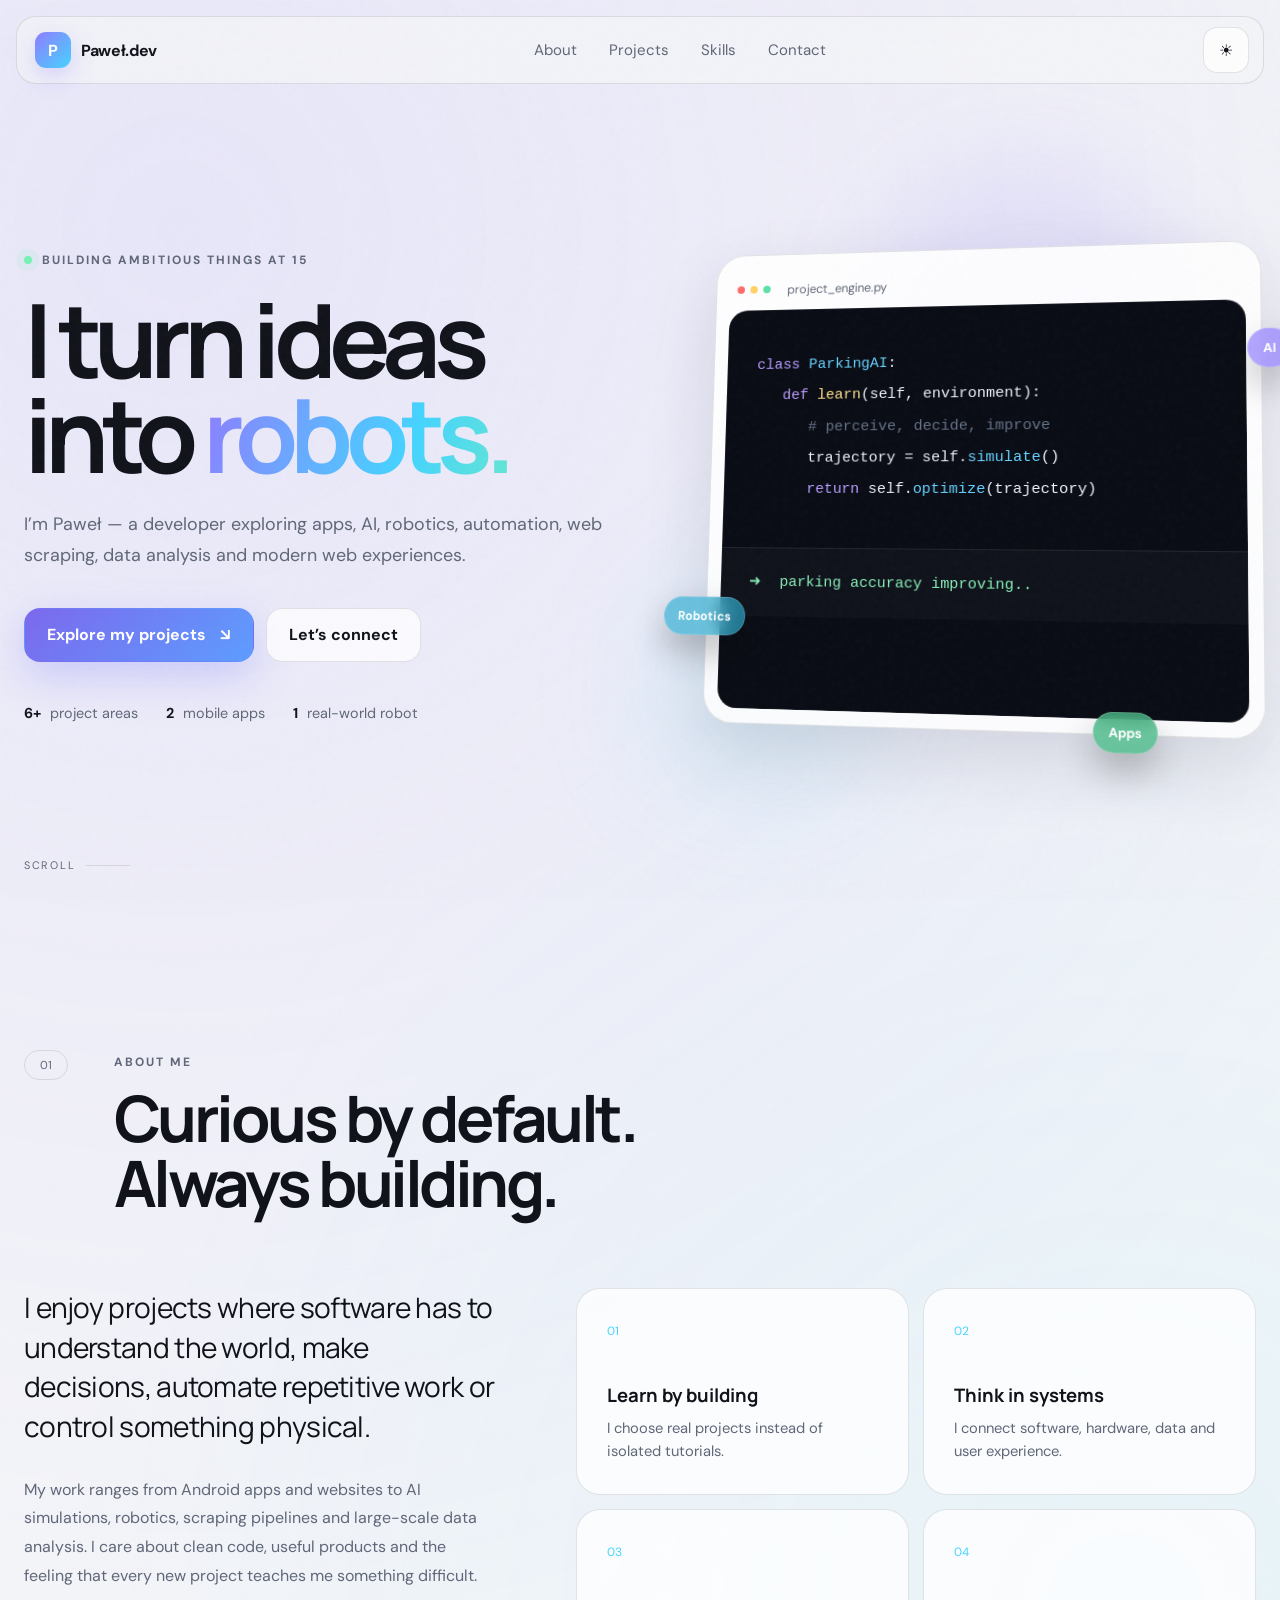
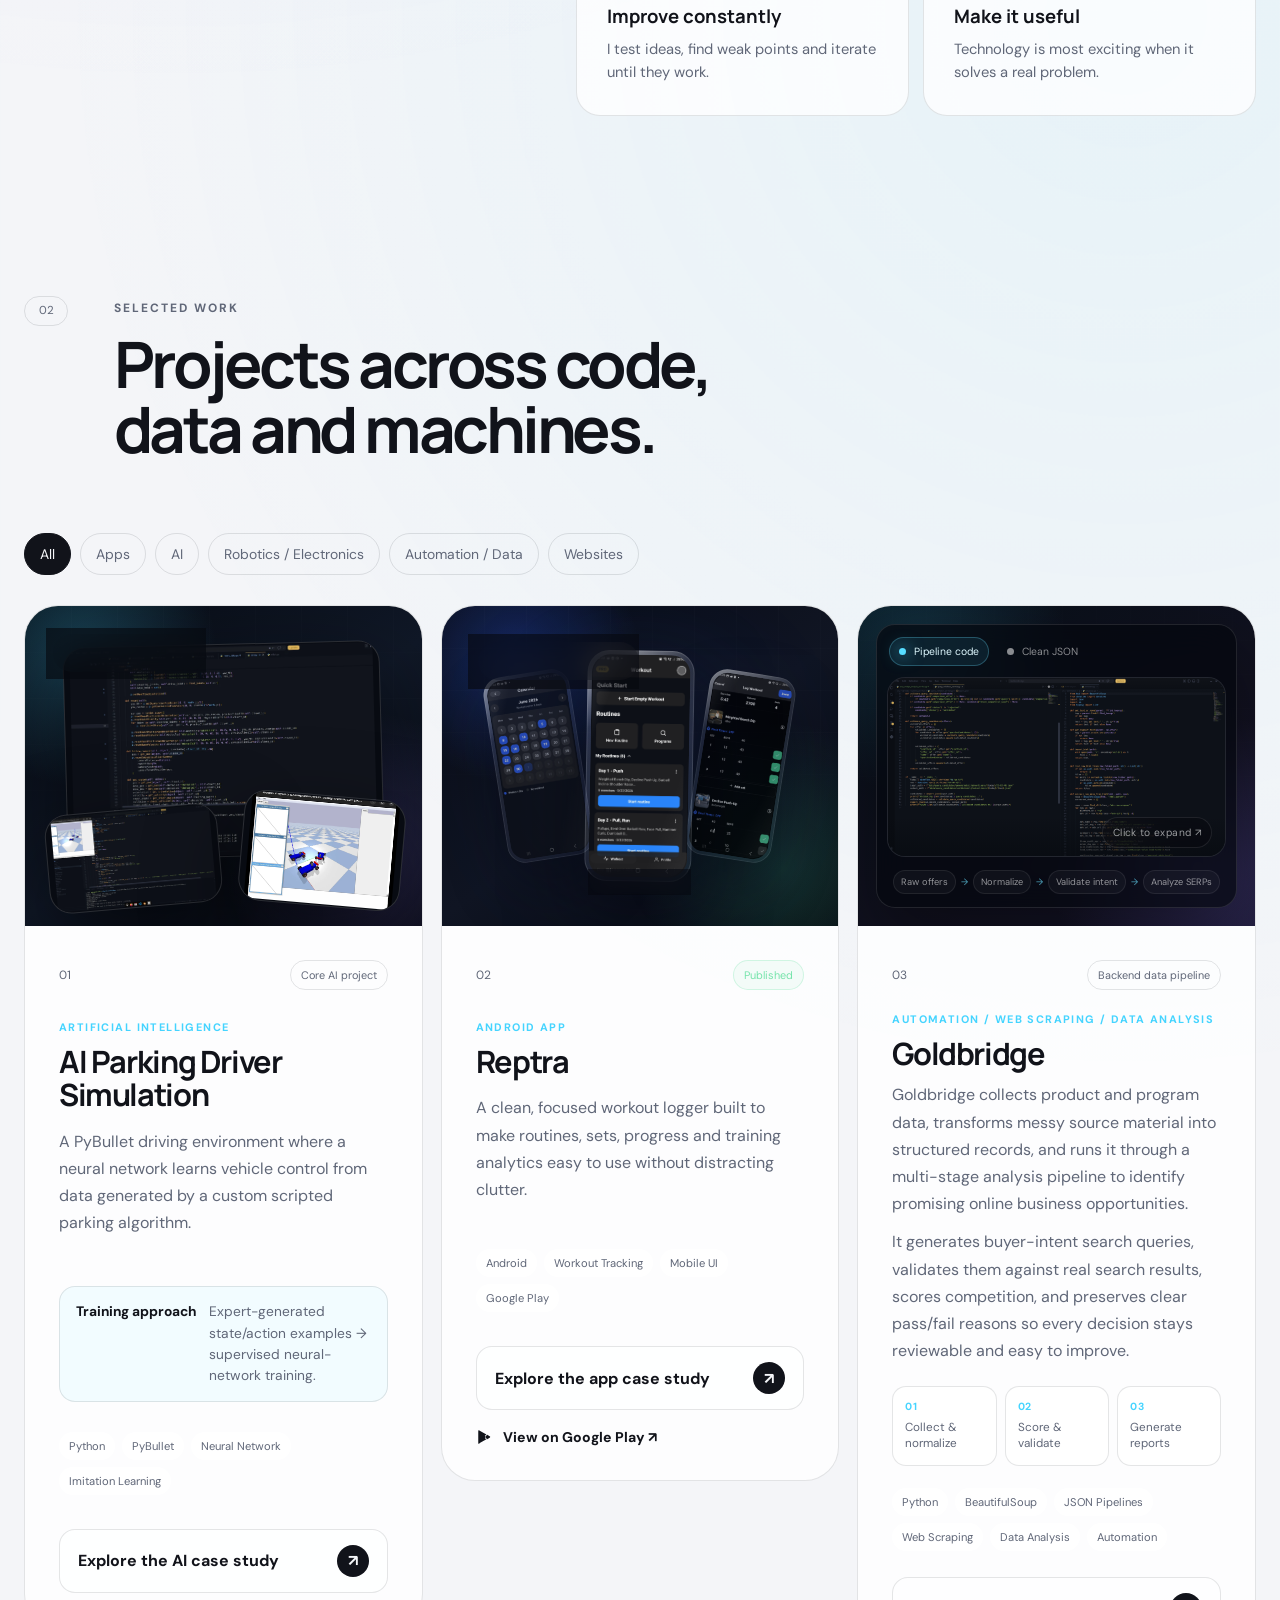
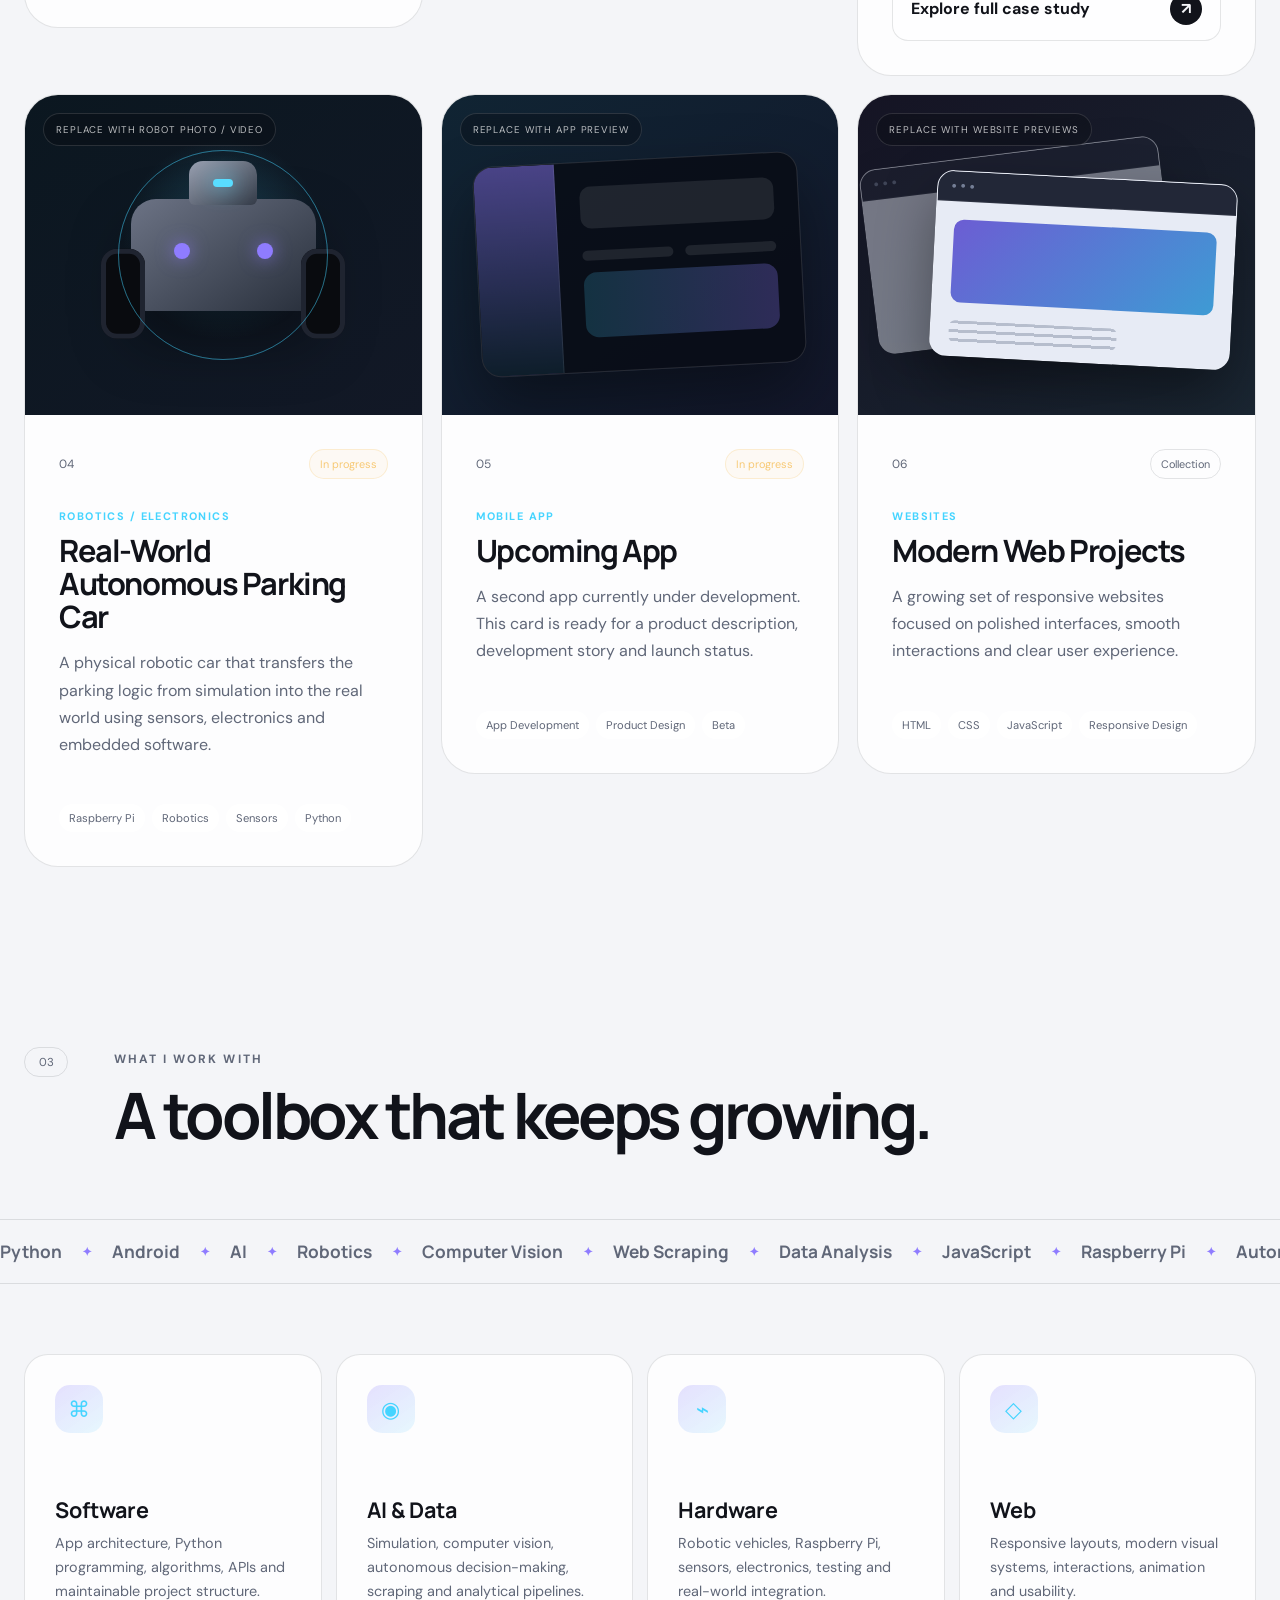
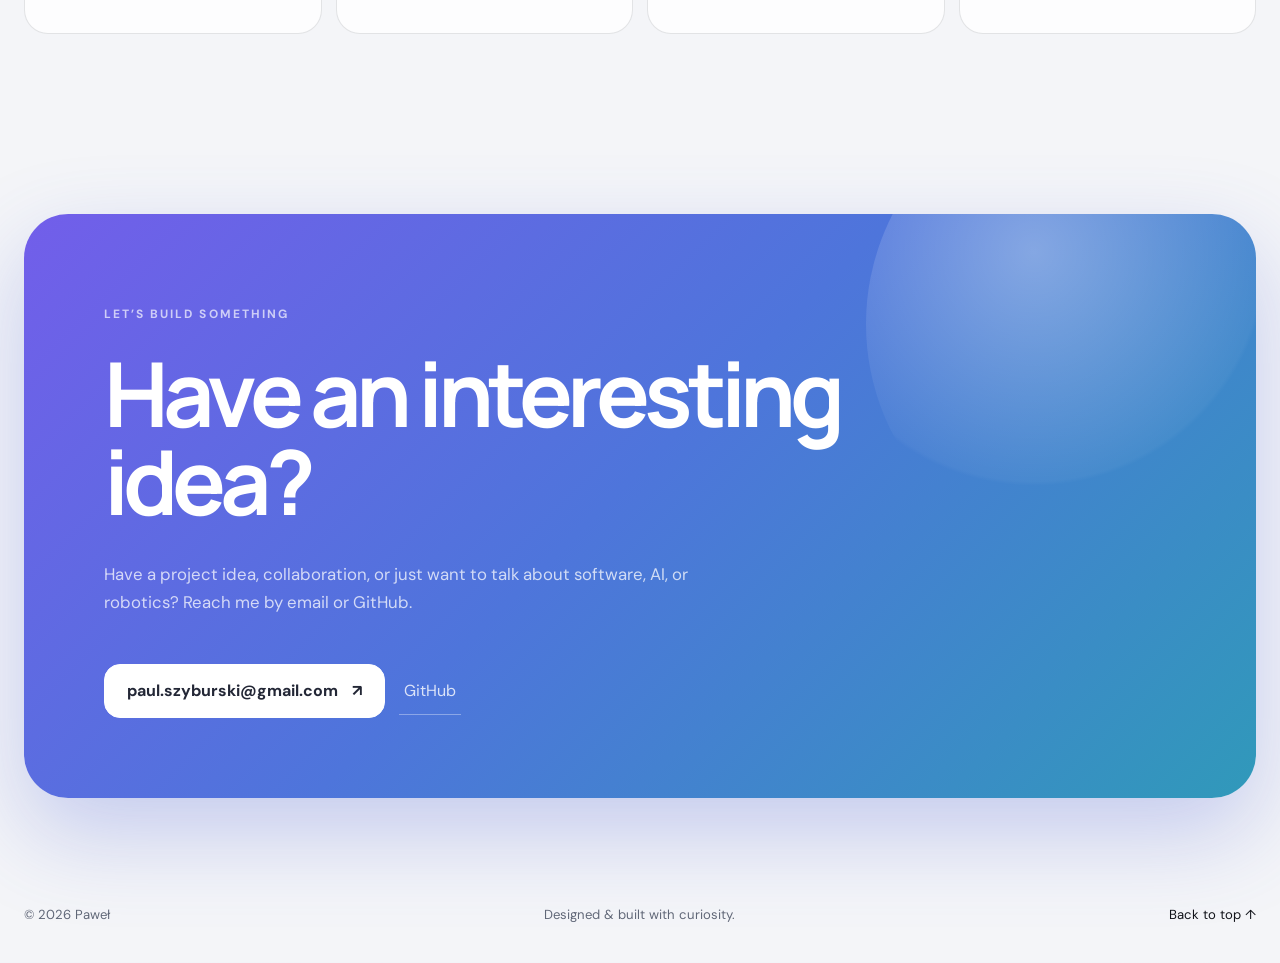
==== commit 52feae8f: "Update meta description and title in index.html" ====
--- a/index.html
+++ b/index.html
@@ -3,9 +3,9 @@
 <head>
   <meta charset="UTF-8" />
   <meta name="viewport" content="width=device-width, initial-scale=1.0" />
-  <meta name="description" content="Paweł — developer, AI and robotics builder." />
+  <meta name="description" content="Paweł portfolio." />
   <meta name="theme-color" content="#090b12" />
-  <title>Paweł — Developer Portfolio</title>
+  <title>Paweł Developer Portfolio</title>
   <link rel="stylesheet" href="assets/styles.css" />
   <meta name="deployment-version" content="2026-07-11-cloudflare-fix-2" />
 </head>
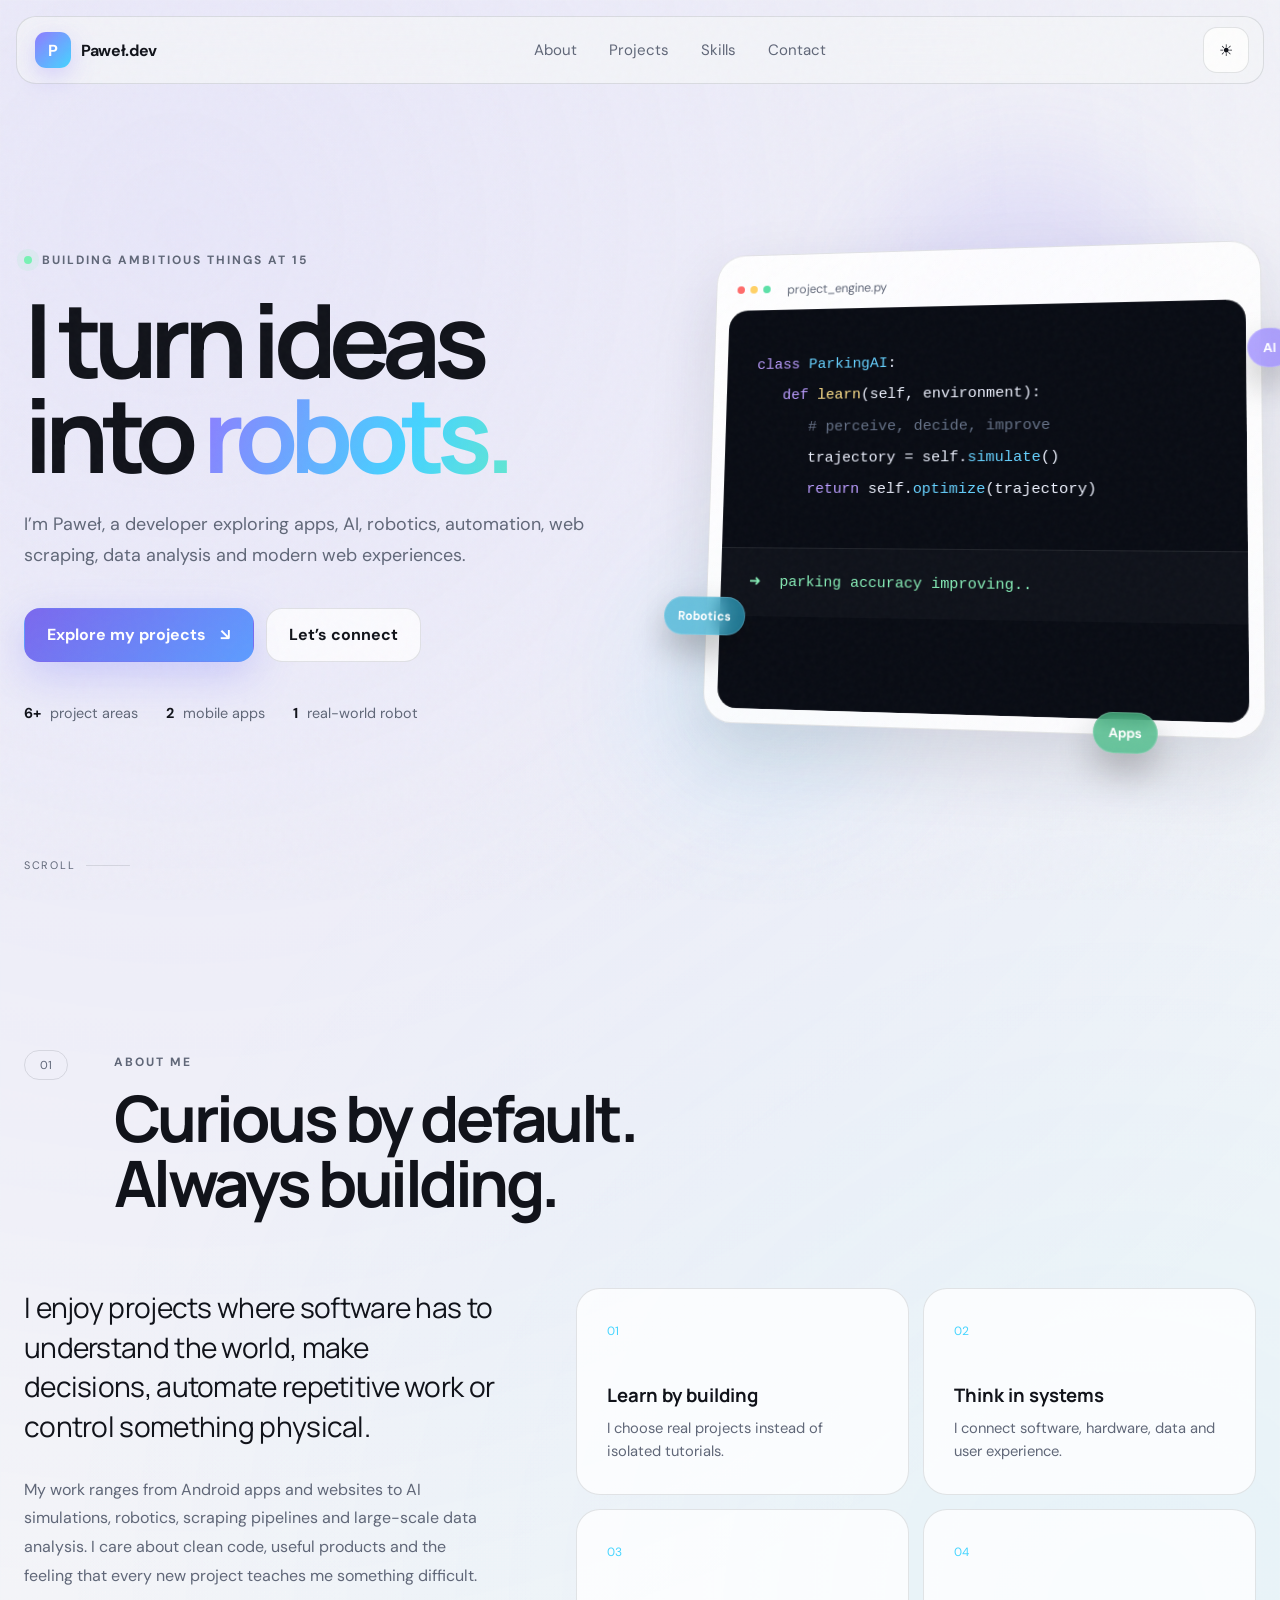
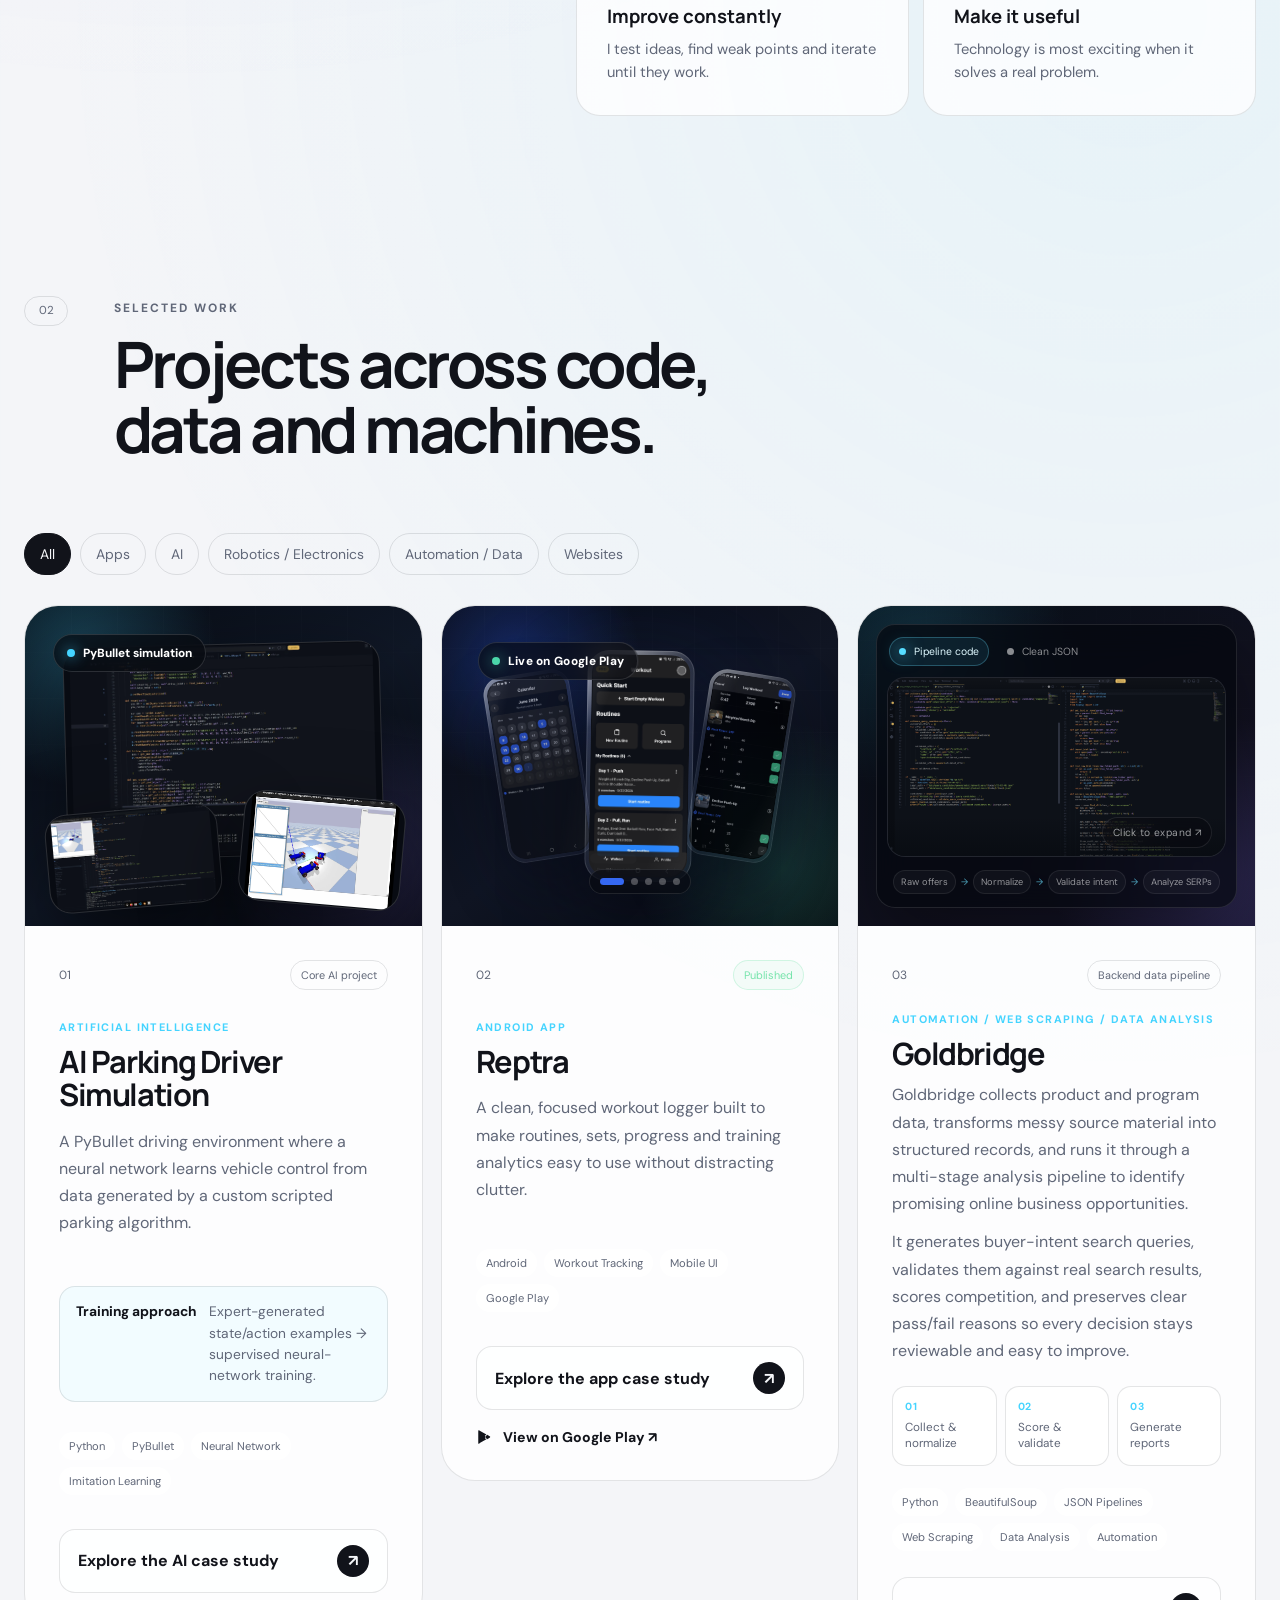
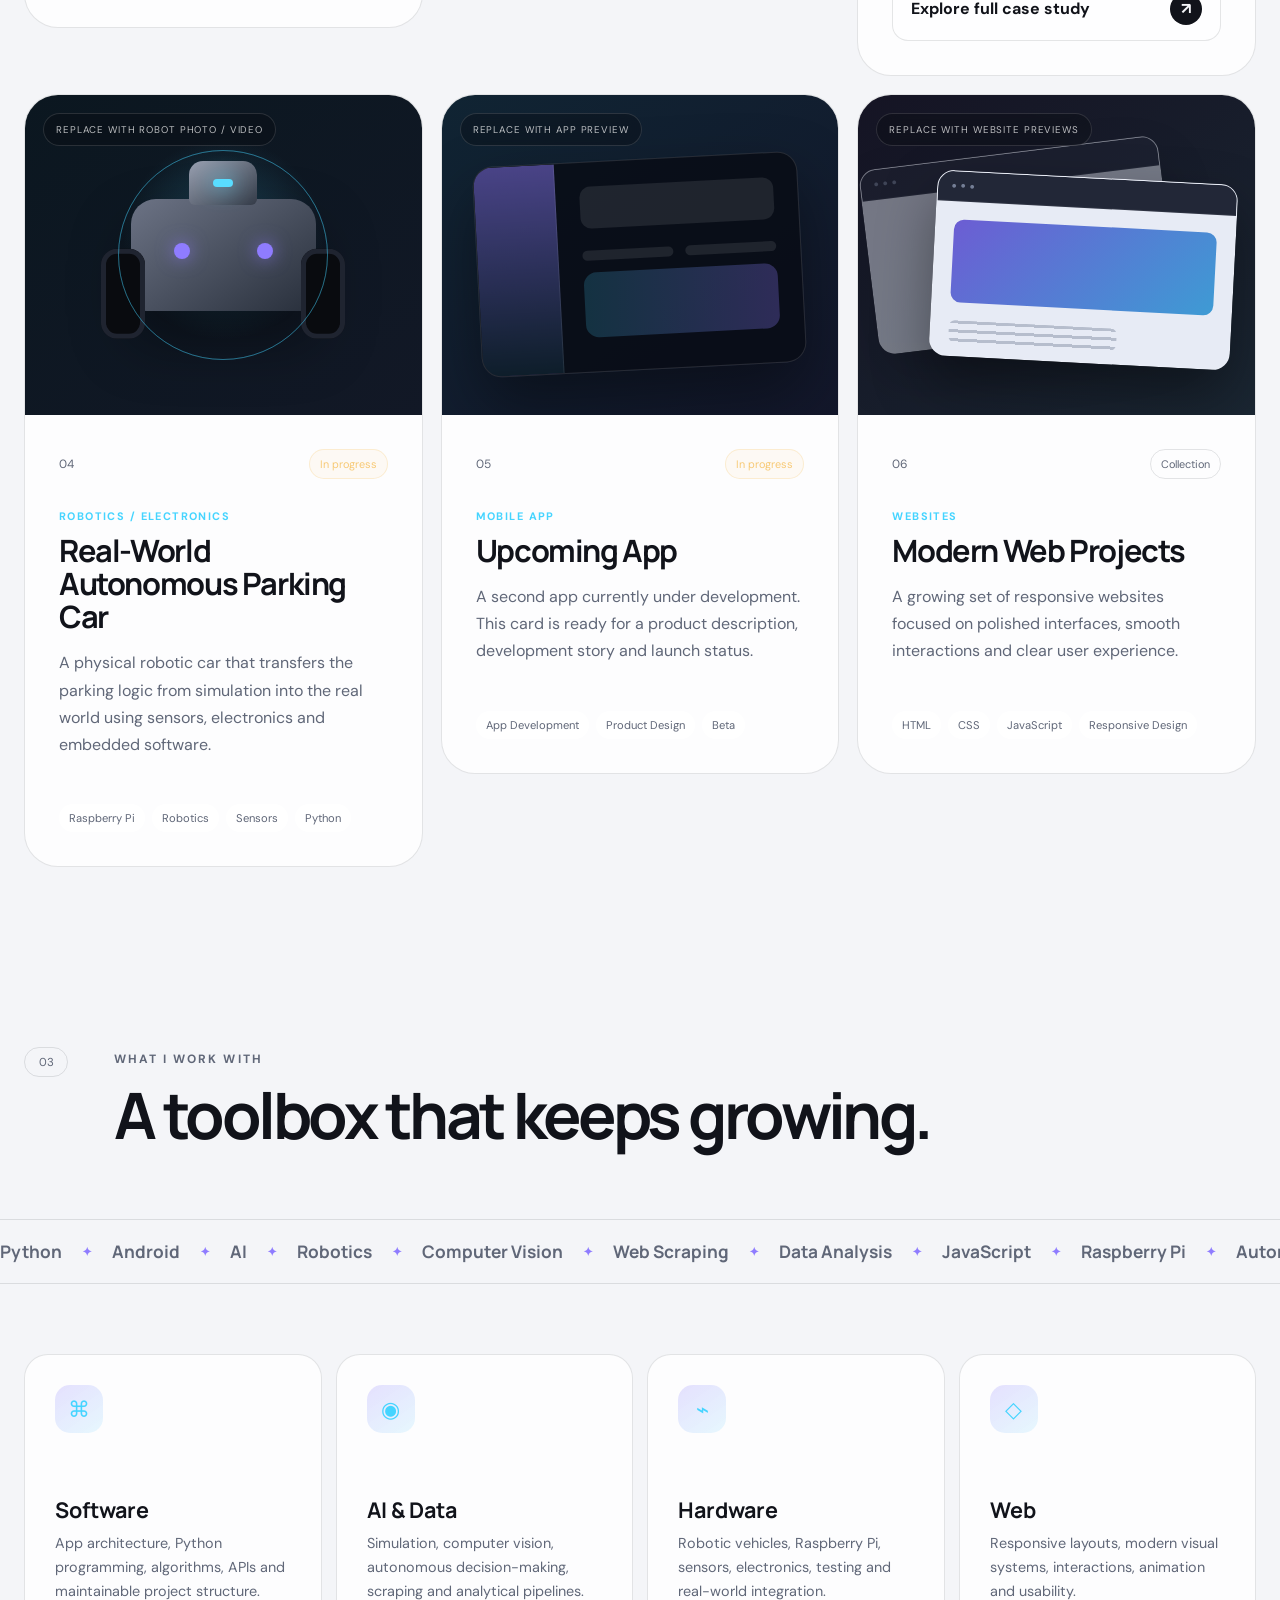
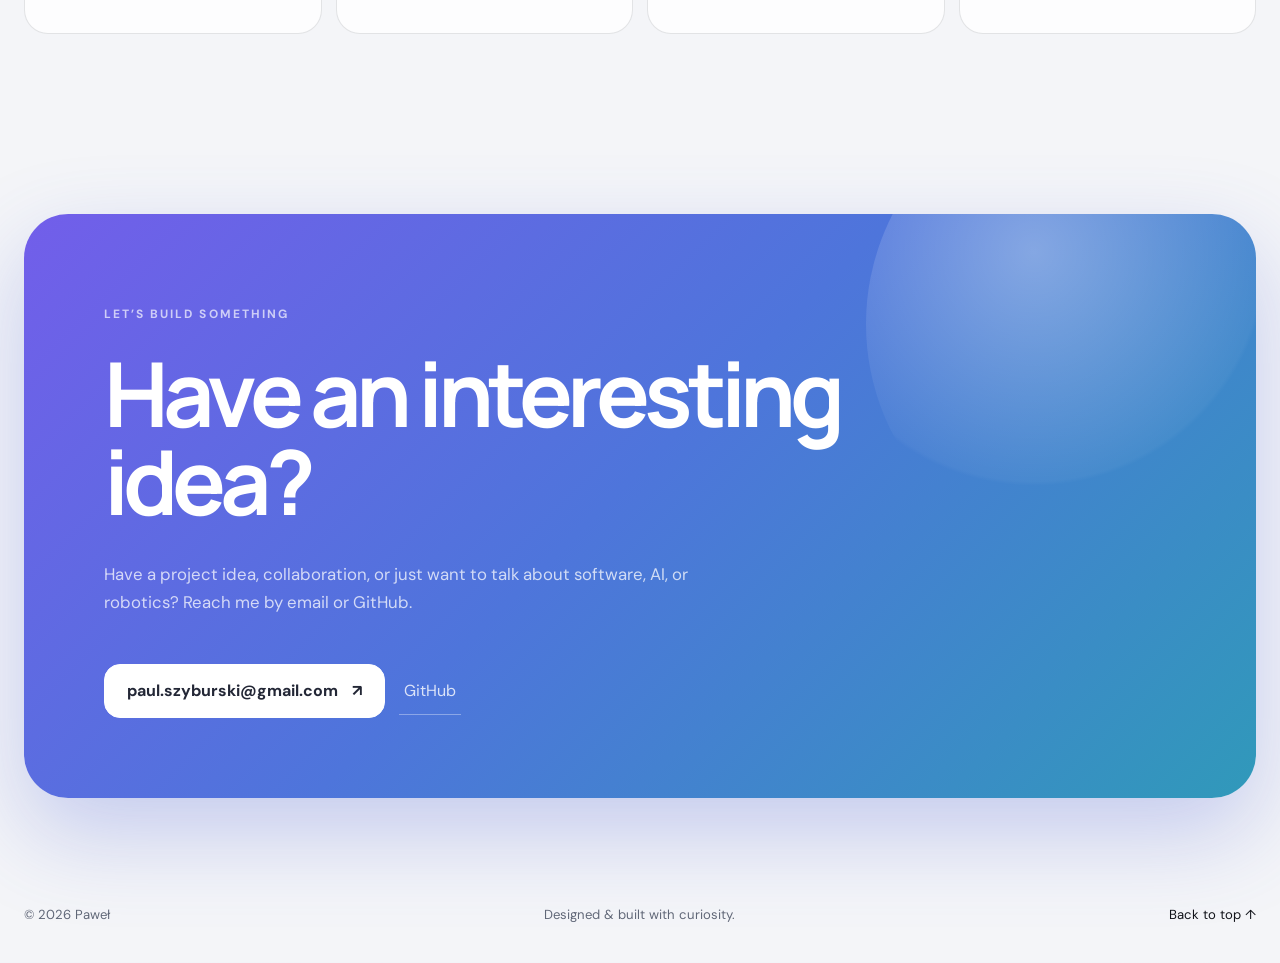
==== commit b93c884e: "Enhance meta description and text clarity Updated the portfolio description and improved text clarit" ====
--- a/index.html
+++ b/index.html
@@ -3,9 +3,9 @@
 <head>
   <meta charset="UTF-8" />
   <meta name="viewport" content="width=device-width, initial-scale=1.0" />
-  <meta name="description" content="Paweł portfolio." />
+  <meta name="description" content="Paweł, developer, AI and robotics builder." />
   <meta name="theme-color" content="#090b12" />
-  <title>Paweł Developer Portfolio</title>
+  <title>Paweł | Developer Portfolio</title>
   <link rel="stylesheet" href="assets/styles.css" />
   <meta name="deployment-version" content="2026-07-11-cloudflare-fix-2" />
 </head>
@@ -56,7 +56,7 @@
           <span class="gradient-text rotating-word" aria-live="polite">software.</span>
         </h1>
         <p class="hero-lead">
-          I’m Paweł — a developer exploring apps, AI, robotics, automation,
+          I’m Paweł, a developer exploring apps, AI, robotics, automation,
           web scraping, data analysis and modern web experiences.
         </p>
         <div class="hero-actions">
@@ -598,7 +598,7 @@
             <h1 id="reptra-detail-title">Reptra</h1>
             <p class="detail-hero-lead">
               A focused workout tracker that keeps logging fast, routines organized and progress
-              visible—without turning a training session into a complicated spreadsheet.
+              visible without turning a training session into a complicated spreadsheet.
             </p>
 
             <div class="detail-hero-actions">
@@ -863,7 +863,7 @@
             <p>
               Instead of producing a single unexplained score, the system records why a candidate
               passed or failed. That makes the output useful for analysis, debugging and future
-              improvements—not just for one automated run.
+              improvements, not just for one automated run.
             </p>
           </div>
         </section>
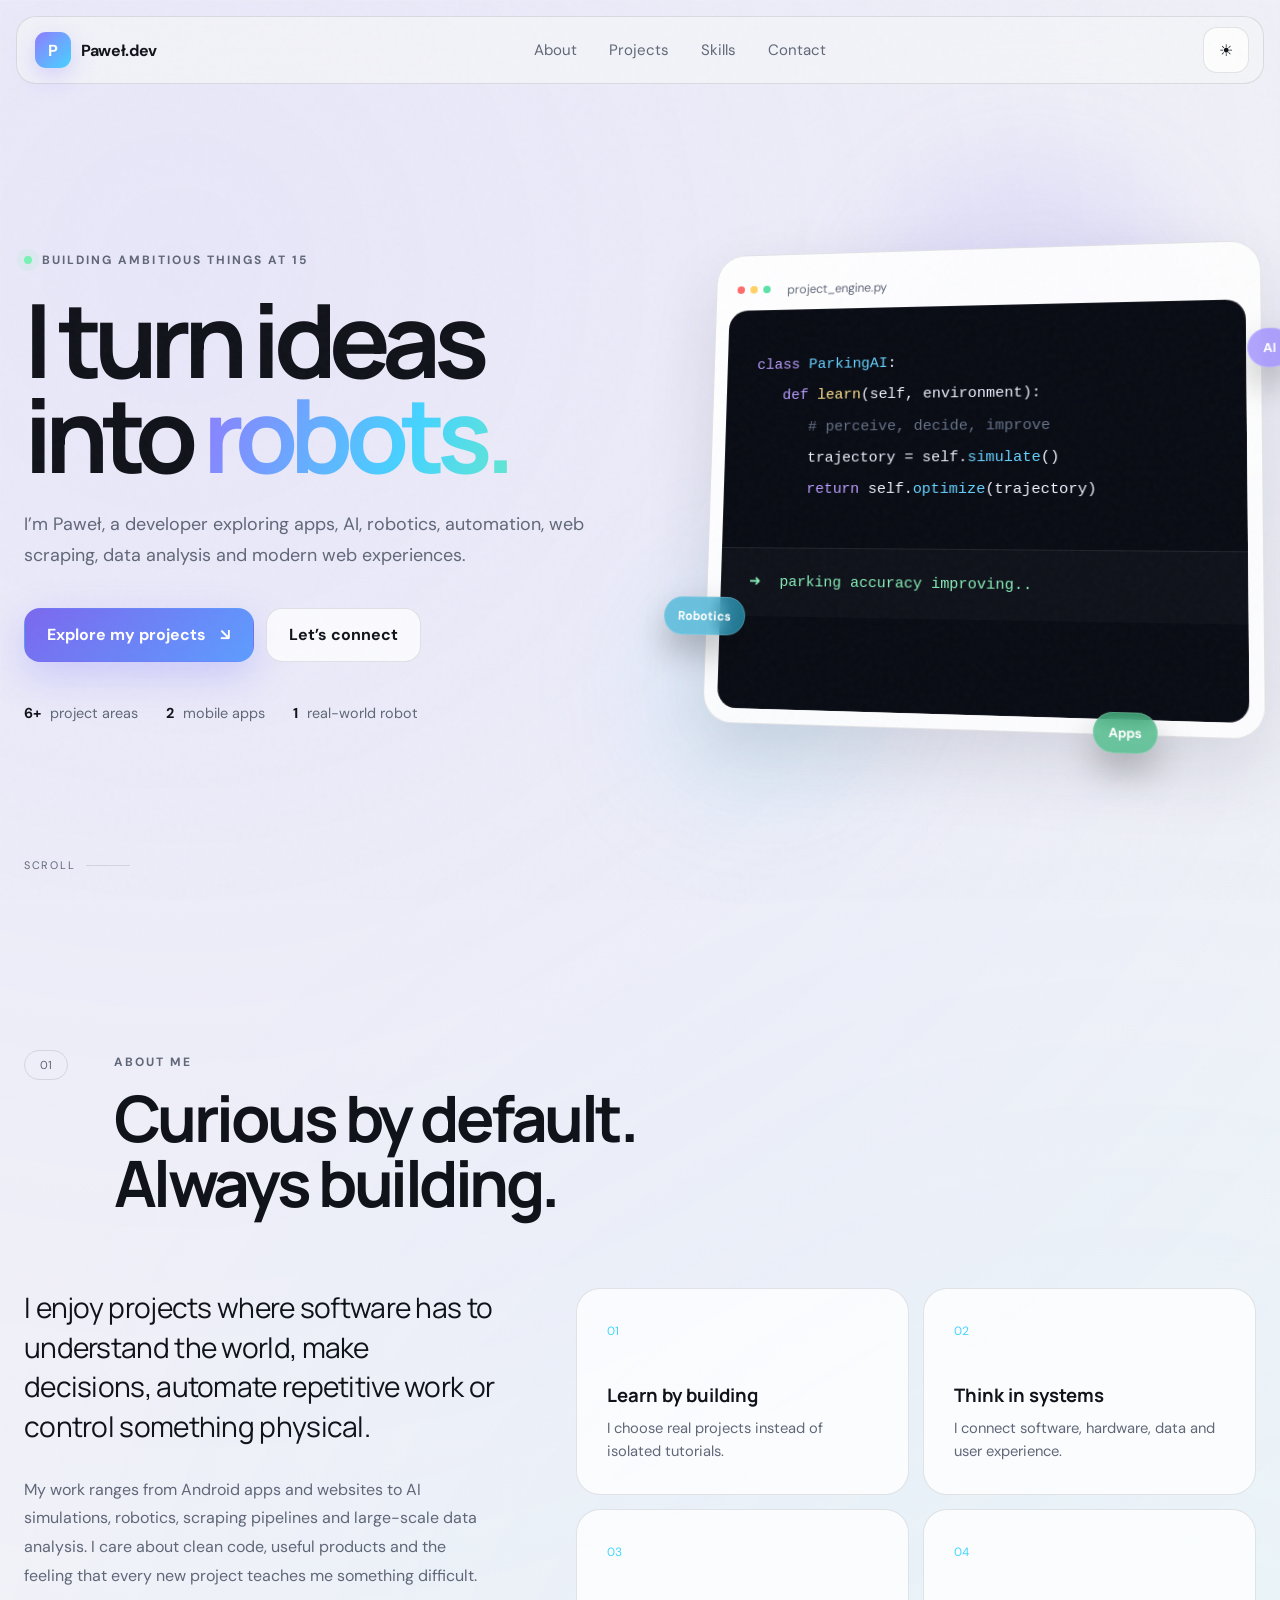
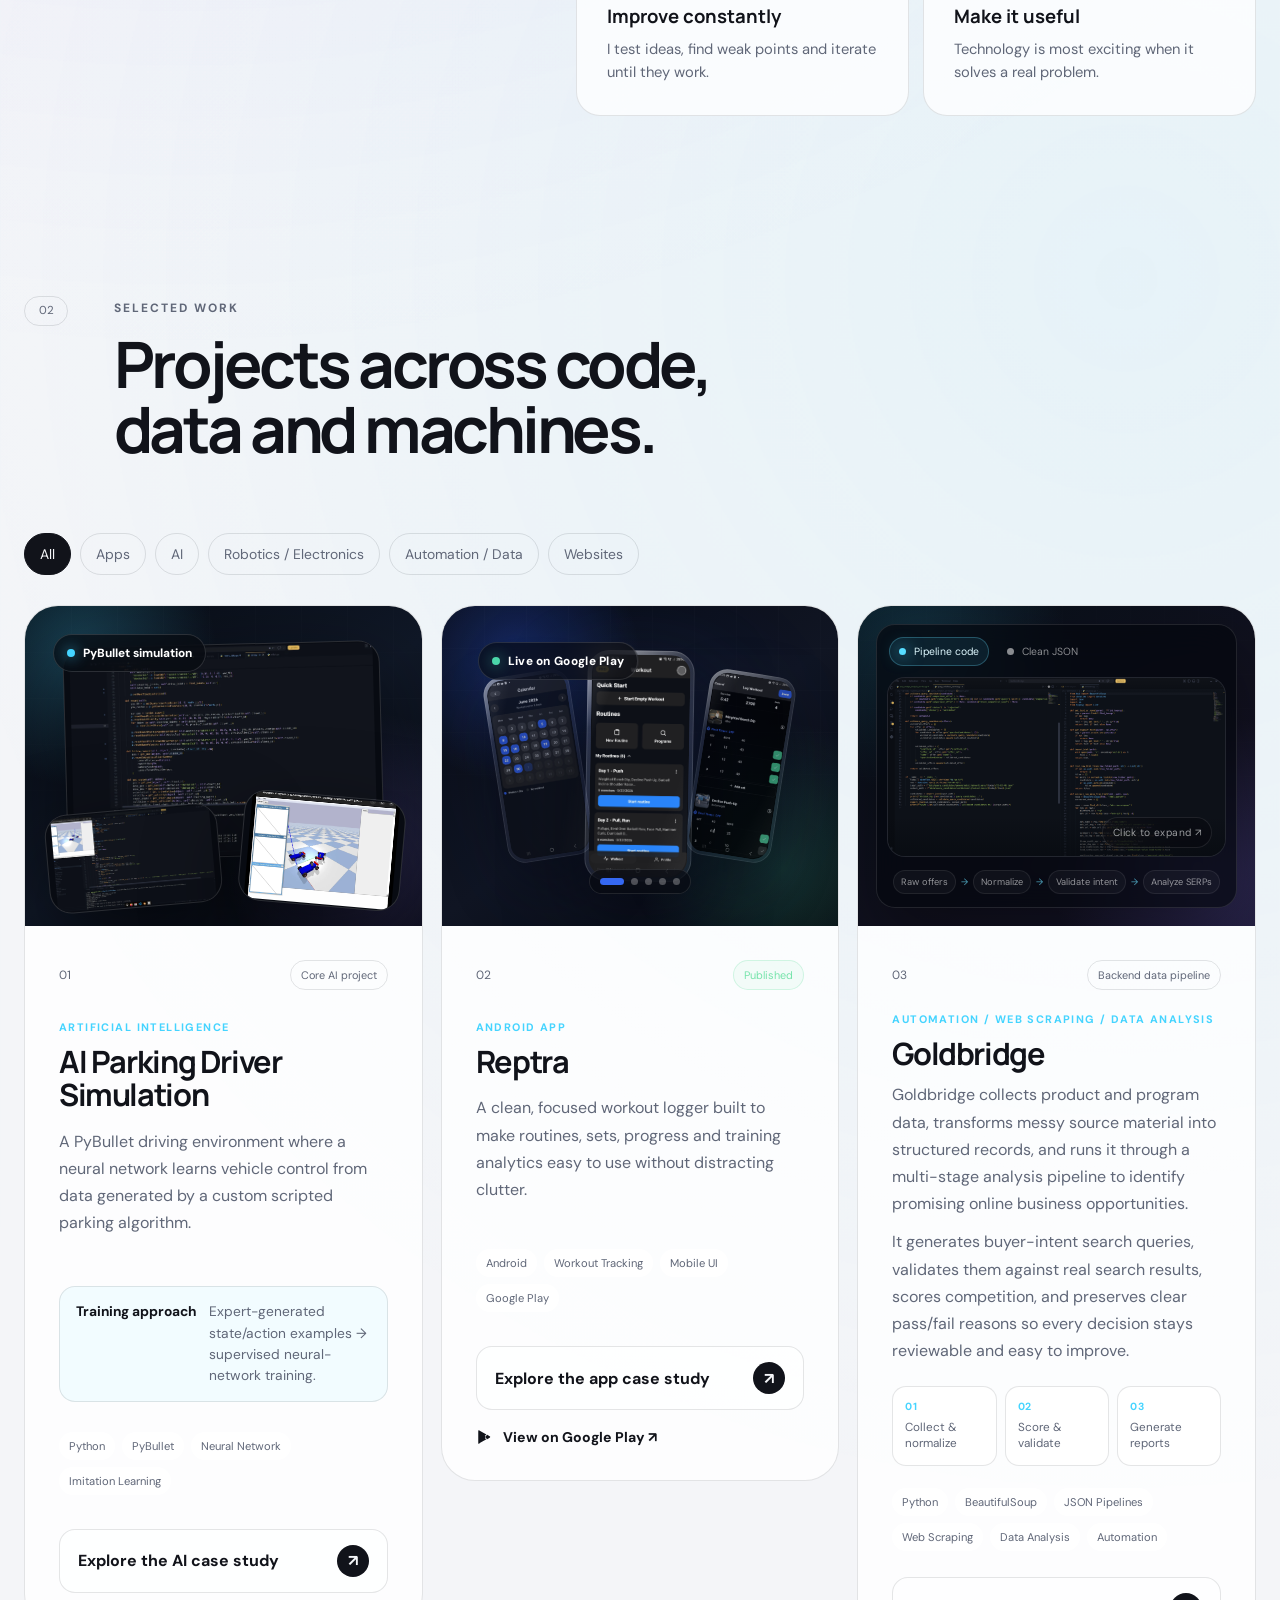
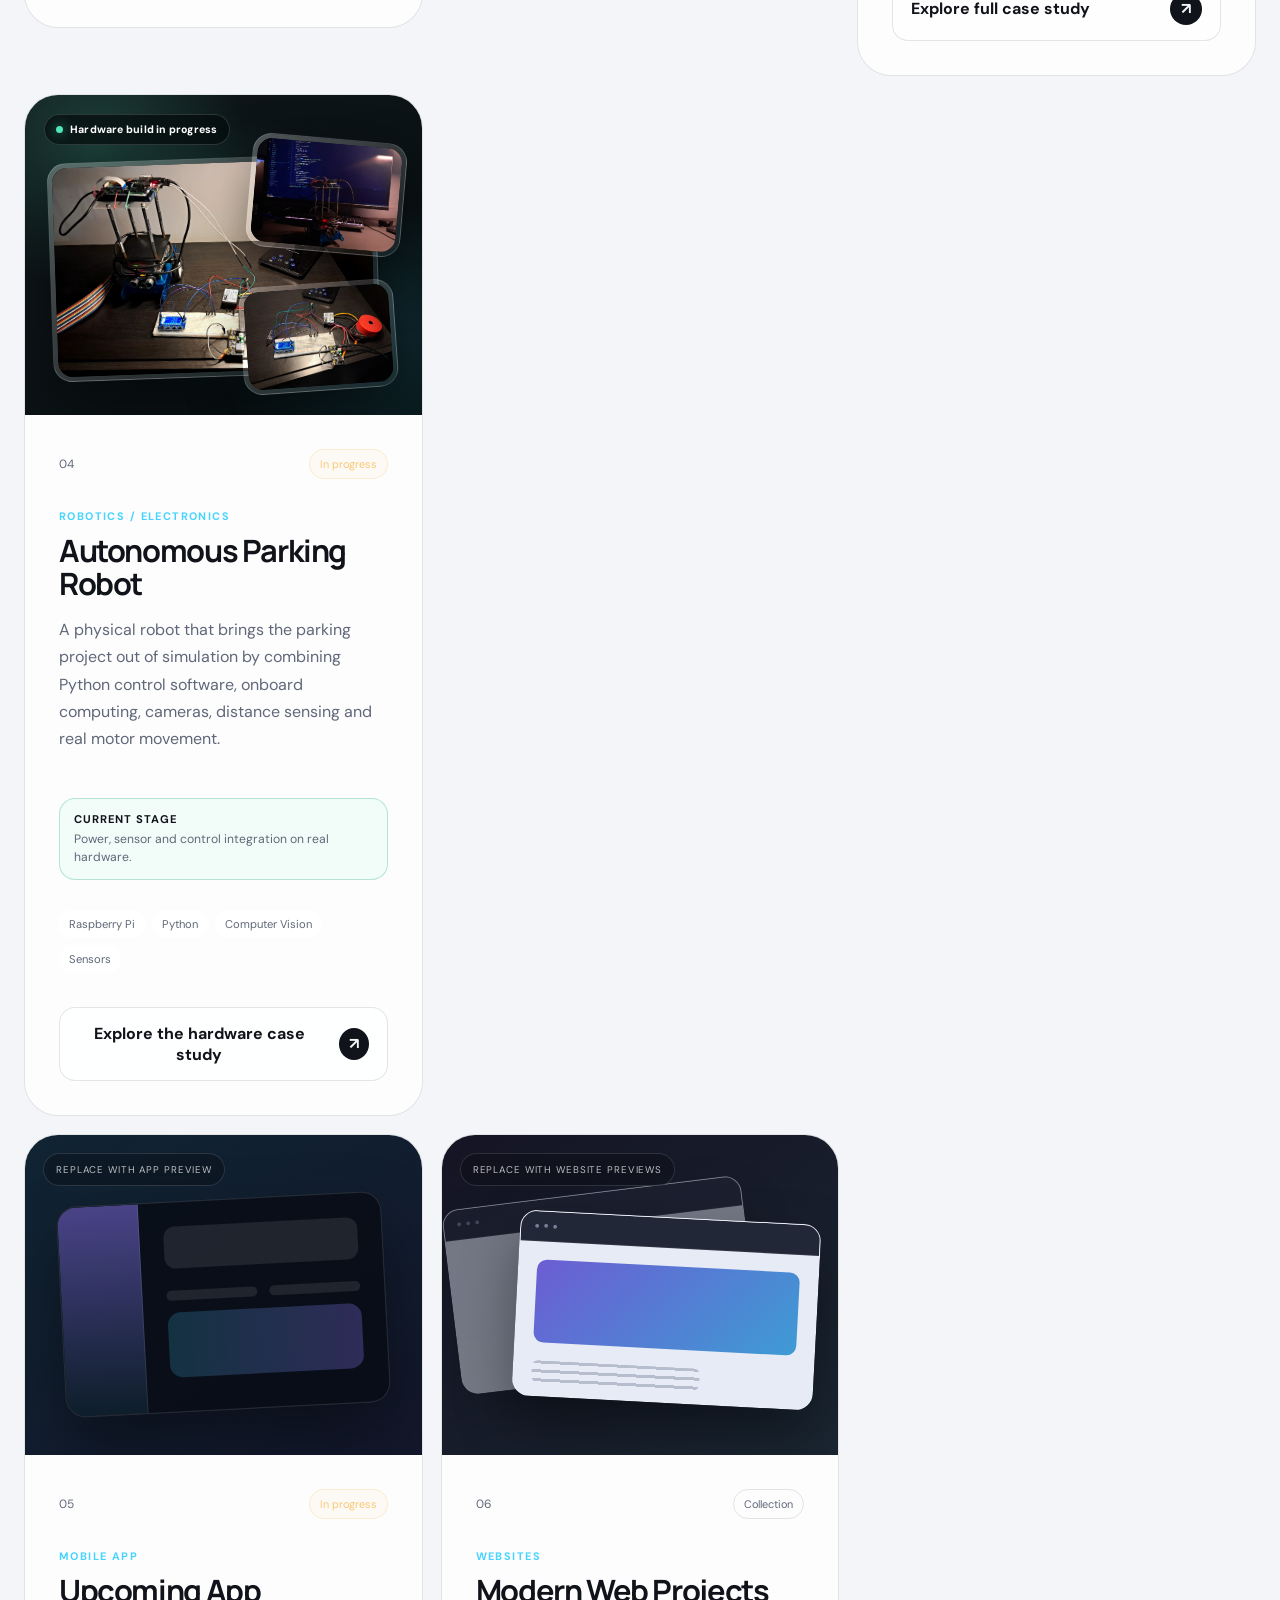
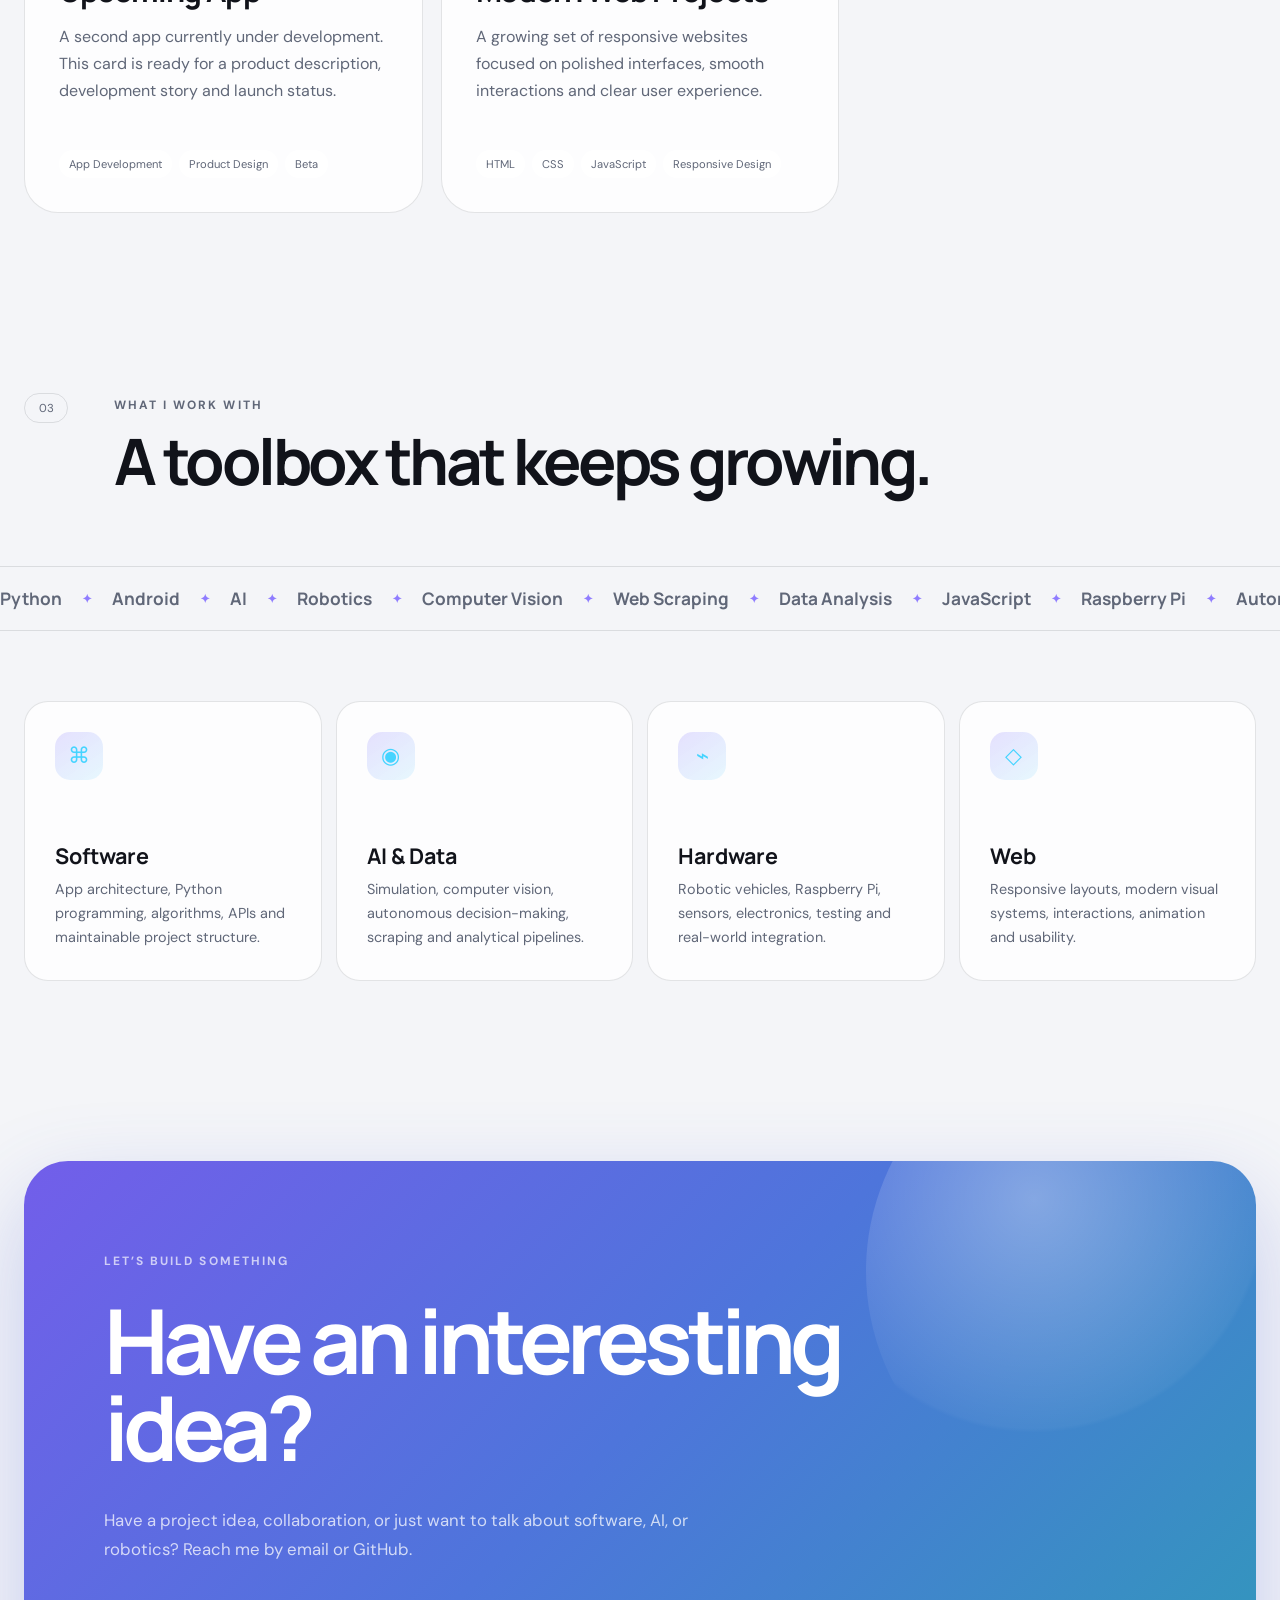
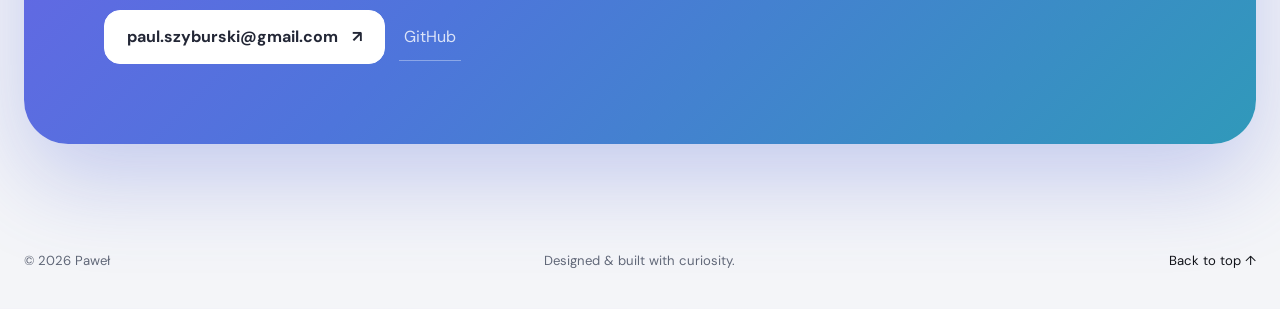
==== commit 0c02bb72: "Add autonomous parking robot project card Added a new project card for the autonomous parking robot," ====
--- a/index.html
+++ b/index.html
@@ -313,30 +313,47 @@
                     </button>
                   </div>
                 </article>
+
+<article class="project-card reveal robotics-card" data-category="robotics" data-project-card="robotics-car" tabindex="0" role="link" aria-label="Open autonomous parking robot case study">
+  <div class="project-media media-robotics">
+    <div class="robotics-source-bank" aria-hidden="true">
+      <img data-robotics-source="rig-1" src="assets/robotics-rig-1.webp" alt="" />
+      <img data-robotics-source="rig-2" src="assets/robotics-rig-2.webp" alt="" />
+      <img data-robotics-source="rig-3" src="assets/robotics-rig-3.webp" alt="" />
+      <img data-robotics-source="code" src="assets/robotics-code.webp" alt="" />
+      <img data-robotics-source="electronics" src="assets/robotics-electronics.webp" alt="" />
+    </div>
+    <div class="robotics-card-collage" aria-label="Autonomous car hardware photographs">
+      <span class="robotics-card-badge"><i></i> Hardware build in progress</span>
+      <button class="robotics-card-shot primary" type="button" data-detail-lightbox="robotics-rig-1" aria-label="Expand autonomous robot development rig photo">
+        <img data-robotics-card-shot="rig-1" alt="Autonomous robot connected to its sensor and power development rig" />
+      </button>
+      <button class="robotics-card-shot secondary-a" type="button" data-detail-lightbox="robotics-code" aria-label="Expand robot and code photo">
+        <img data-robotics-card-shot="code" alt="Physical robot positioned in front of its Python control code" />
+      </button>
+      <button class="robotics-card-shot secondary-b" type="button" data-detail-lightbox="robotics-electronics" aria-label="Expand power electronics photo">
+        <img data-robotics-card-shot="electronics" alt="Breadboard, power conversion hardware and distance sensor used by the robot" />
+      </button>
+    </div>
+  </div>
+  <div class="project-content">
+    <div class="project-topline"><span class="project-index">04</span><span class="project-status in-progress">In progress</span></div>
+    <div>
+      <p class="project-category">Robotics / Electronics</p>
+      <h3>Autonomous Parking Robot</h3>
+      <p>A physical robot that brings the parking project out of simulation by combining Python control software, onboard computing, cameras, distance sensing and real motor movement.</p>
+    </div>
+    <div class="robotics-progress-note"><strong>Current stage</strong><span>Power, sensor and control integration on real hardware.</span></div>
+    <div class="project-tags"><span>Raspberry Pi</span><span>Python</span><span>Computer Vision</span><span>Sensors</span></div>
+    <button class="project-case-study-link" type="button" data-open-robotics-detail>
+      Explore the hardware case study <i>↗</i>
+    </button>
+  </div>
+</article>
         </div>
 
         <div class="project-group project-group--without-media">
-        <article class="project-card reveal" data-category="robotics">
-                  <div class="project-media media-robot">
-                    <div class="media-label">Replace with robot photo / video</div>
-                    <div class="robot-visual" aria-hidden="true">
-                      <div class="robot-body"><i></i><i></i></div>
-                      <div class="robot-wheel wheel-left"></div>
-                      <div class="robot-wheel wheel-right"></div>
-                      <div class="sensor-wave wave-one"></div>
-                      <div class="sensor-wave wave-two"></div>
-                    </div>
-                  </div>
-                  <div class="project-content">
-                    <div class="project-topline"><span class="project-index">04</span><span class="project-status in-progress">In progress</span></div>
-                    <div>
-                      <p class="project-category">Robotics / Electronics</p>
-                      <h3>Real-World Autonomous Parking Car</h3>
-                      <p>A physical robotic car that transfers the parking logic from simulation into the real world using sensors, electronics and embedded software.</p>
-                    </div>
-                    <div class="project-tags"><span>Raspberry Pi</span><span>Robotics</span><span>Sensors</span><span>Python</span></div>
-                  </div>
-                </article>
+        
         <article class="project-card reveal" data-category="apps">
                   <div class="project-media media-app-two">
                     <div class="media-label">Replace with app preview</div>
@@ -556,6 +573,142 @@
       </main>
     </div>
   </section>
+
+
+<section class="project-detail-screen robotics-detail" data-project-detail="robotics-car" role="dialog" aria-modal="true" aria-labelledby="robotics-detail-title" aria-hidden="true">
+  <div class="project-detail-noise" aria-hidden="true"></div>
+
+  <header class="project-detail-nav">
+    <div class="project-detail-nav-inner">
+      <button class="detail-back-button" type="button" data-close-robotics-detail><span aria-hidden="true">←</span>Back to portfolio</button>
+      <a class="detail-brand" href="#top" data-close-robotics-link aria-label="Paweł portfolio home"><span class="brand-mark">P</span><span>Robotics case study</span></a>
+      <div class="detail-nav-actions">
+        <button class="theme-toggle robotics-detail-theme-toggle" type="button" aria-label="Switch color theme"><span class="theme-icon sun">☀</span><span class="theme-icon moon">☾</span></button>
+        <span class="detail-progress-pill"><i></i> In development</span>
+      </div>
+    </div>
+  </header>
+
+  <div class="project-detail-scroll" data-robotics-detail-scroll>
+    <main class="project-detail-main">
+      <section class="detail-hero">
+        <div class="detail-hero-copy">
+          <div class="detail-eyebrow-row">
+            <span class="detail-kicker"><i></i> Robotics and electronics</span>
+            <span class="detail-status"><i></i> Hardware integration</span>
+          </div>
+          <h1 id="robotics-detail-title">Autonomous<br />Parking Robot</h1>
+          <p class="detail-hero-lead">An in-progress physical robot that transfers the perception and parking ideas from the PyBullet project into a real system with sensors, electronics and motor control.</p>
+          <div class="detail-hero-actions">
+            <button class="primary-button detail-scroll-button magnetic" type="button" data-scroll-detail="robotics-system">Explore the system <span>↓</span></button>
+            <a class="secondary-button" href="https://github.com/paulszyburski" target="_blank" rel="noreferrer">My GitHub profile <span>↗</span></a>
+          </div>
+          <dl class="detail-meta-grid">
+            <div><dt>Compute</dt><dd>Raspberry Pi</dd></div>
+            <div><dt>Platform</dt><dd>Mobile robot</dd></div>
+            <div><dt>Control</dt><dd>Python</dd></div>
+            <div><dt>Status</dt><dd>In progress</dd></div>
+          </dl>
+        </div>
+
+        <div class="robotics-detail-visual" aria-label="Autonomous parking robot development photographs">
+          <button class="robotics-detail-shot main" type="button" data-detail-lightbox="robotics-rig-2" aria-label="Expand complete development rig photo">
+            <img data-robotics-detail-shot="rig-2" alt="Autonomous robot connected to power electronics, a breadboard and distance sensing hardware" />
+          </button>
+          <button class="robotics-detail-shot code" type="button" data-detail-lightbox="robotics-code" aria-label="Expand robot software development photo">
+            <img data-robotics-detail-shot="code" alt="Robot hardware in front of the Python control program used during development" />
+          </button>
+          <button class="robotics-detail-shot electronics" type="button" data-detail-lightbox="robotics-electronics" aria-label="Expand electronics bench photo">
+            <img data-robotics-detail-shot="electronics" alt="Power conversion, breadboard wiring and sensor hardware used for the autonomous robot" />
+          </button>
+          <span class="robotics-float-label label-perception"><i></i> Camera and distance sensing</span>
+          <span class="robotics-float-label label-control"><i></i> Real motor control</span>
+        </div>
+      </section>
+
+      <section class="detail-stats" aria-label="Autonomous robot project overview">
+        <article><span>01</span><strong>Physical platform</strong><p>A real mobile robot with onboard computing and controllable motors.</p></article>
+        <article><span>02</span><strong>Sensor integration</strong><p>Camera and distance measurements provide information about the surroundings.</p></article>
+        <article><span>03</span><strong>Simulation transfer</strong><p>The project tests how parking logic changes when it meets real hardware.</p></article>
+      </section>
+
+      <section class="detail-section" id="robotics-system">
+        <div class="detail-section-heading compact">
+          <div><p class="kicker">System flow</p><h2>Sense, calculate<br />and move.</h2></div>
+          <p class="section-side-copy">The build connects perception, geometry and low-level motion into one loop that can eventually park without manual control.</p>
+        </div>
+        <div class="robotics-pipeline-grid">
+          <article><span>01</span><h3>Capture</h3><p>Read the camera and distance sensors to observe markings, obstacles and free space.</p></article>
+          <article><span>02</span><h3>Estimate</h3><p>Convert visual angles and measured distances into a local position relative to the target.</p></article>
+          <article><span>03</span><h3>Plan</h3><p>Choose the next rotation and movement needed to approach the parking position.</p></article>
+          <article><span>04</span><h3>Control</h3><p>Send steering and motor commands through the robot controller.</p></article>
+          <article><span>05</span><h3>Verify</h3><p>Measure again after movement and correct errors caused by real-world noise and drift.</p></article>
+        </div>
+      </section>
+
+      <section class="detail-section robotics-progress-section">
+        <div class="detail-section-heading compact">
+          <div><p class="kicker">Development status</p><h2>What works now<br />and what comes next.</h2></div>
+        </div>
+        <div class="robotics-progress-board">
+          <article class="complete">
+            <span>Built</span>
+            <h3>Robot control foundation</h3>
+            <p>Python software can communicate with the robot, rotate it, move it and read ultrasonic distance measurements.</p>
+          </article>
+          <article class="active">
+            <span>Current</span>
+            <h3>Hardware integration</h3>
+            <p>The current bench setup focuses on stable power delivery, camera input, sensor wiring and reliable measurements.</p>
+          </article>
+          <article>
+            <span>Next</span>
+            <h3>Closed-loop parking</h3>
+            <p>The next stage is combining perception and movement into repeated corrections that finish a complete parking maneuver.</p>
+          </article>
+        </div>
+      </section>
+
+      <section class="detail-section challenge-section">
+        <div class="detail-section-heading compact"><div><p class="kicker">Engineering focus</p><h2>The real world adds<br />new problems.</h2></div></div>
+        <div class="challenge-grid">
+          <article><span class="challenge-number">01</span><h3>Reliable power</h3><p>Computers, motors and sensors need different voltages and can create noisy loads.</p><strong>Approach</strong><p>Test power conversion and distribution separately before connecting the complete robot.</p></article>
+          <article><span class="challenge-number">02</span><h3>Noisy measurements</h3><p>Real sensors vary with angle, lighting, surfaces and movement.</p><strong>Approach</strong><p>Repeat readings, validate them and build control logic that expects imperfect data.</p></article>
+          <article><span class="challenge-number">03</span><h3>Coordinate transfer</h3><p>Simulation exposes exact positions while physical hardware only sees indirect measurements.</p><strong>Approach</strong><p>Estimate local position from camera angles and measured distances, then correct after every movement.</p></article>
+        </div>
+      </section>
+
+      <section class="detail-section detail-gallery-section">
+        <div class="detail-section-heading compact">
+          <div><p class="kicker">Build gallery</p><h2>Software meeting<br />physical hardware.</h2></div>
+          <p class="section-side-copy">Click a photograph to inspect the development setup at full size.</p>
+        </div>
+        <div class="robotics-gallery">
+          <button type="button" data-detail-lightbox="robotics-rig-1"><div class="robotics-gallery-frame"><img data-robotics-detail-shot="rig-1" alt="Complete autonomous robot development setup with wiring and power electronics" /></div><small>Full development rig</small></button>
+          <button type="button" data-detail-lightbox="robotics-rig-2"><div class="robotics-gallery-frame"><img data-robotics-detail-shot="rig-2" alt="Autonomous robot and connected electronics photographed from a wider angle" /></div><small>Sensor integration</small></button>
+          <button type="button" data-detail-lightbox="robotics-rig-3"><div class="robotics-gallery-frame"><img data-robotics-detail-shot="rig-3" alt="Autonomous robot during power and hardware integration testing" /></div><small>Hardware testing</small></button>
+          <button type="button" data-detail-lightbox="robotics-code"><div class="robotics-gallery-frame"><img data-robotics-detail-shot="code" alt="Robot positioned in front of the Python code used to control and calibrate it" /></div><small>Python control software</small></button>
+          <button type="button" data-detail-lightbox="robotics-electronics"><div class="robotics-gallery-frame"><img data-robotics-detail-shot="electronics" alt="Close view of the breadboard, voltage converter and distance sensing hardware" /></div><small>Power and electronics</small></button>
+        </div>
+      </section>
+
+      <section class="detail-section stack-section">
+        <div><p class="kicker">Technology</p><h2>A mixed software<br />and hardware stack.</h2></div>
+        <div class="stack-cloud" aria-label="Autonomous robot technologies">
+          <span class="large">Python</span><span>Raspberry Pi</span><span class="large">Computer vision</span><span>Ultrasonic sensing</span><span>Distance sensing</span><span>Motor control</span><span>Electronics</span><span>Geometry</span><span>Robotics</span>
+        </div>
+      </section>
+
+      <section class="detail-final-cta robotics-final-cta">
+        <div><p class="kicker">Work in progress</p><h2>The simulation is becoming<br />a real autonomous system.</h2><p>This project is still being developed. New hardware tests and parking milestones will be added as the robot becomes more independent.</p></div>
+        <a class="detail-final-button magnetic" href="https://github.com/paulszyburski" target="_blank" rel="noreferrer">Visit my GitHub profile <span>↗</span></a>
+      </section>
+
+      <footer class="detail-footer"><button type="button" data-close-robotics-detail><span>←</span> Return to all projects</button><p>Designed and built by Paweł.</p></footer>
+    </main>
+  </div>
+</section>
+
 
   <section class="project-detail-screen reptra-detail" data-project-detail="reptra" role="dialog" aria-modal="true" aria-labelledby="reptra-detail-title" aria-hidden="true">
     <div class="project-detail-noise" aria-hidden="true"></div>
--- a/assets/styles.css
+++ b/assets/styles.css
@@ -1954,3 +1954,408 @@
     min-height: 0;
   }
 }
+
+
+/* Autonomous parking robot project */
+.media-robotics {
+  position: relative;
+  overflow: hidden;
+  height: 320px;
+  min-height: 0;
+  padding: 18px;
+  background:
+    radial-gradient(circle at 18% 15%, rgba(82, 229, 181, .2), transparent 35%),
+    radial-gradient(circle at 84% 76%, rgba(69, 212, 255, .18), transparent 35%),
+    linear-gradient(145deg, #10161a, #071011);
+}
+.robotics-source-bank {
+  position: absolute;
+  width: 1px;
+  height: 1px;
+  overflow: hidden;
+  opacity: 0;
+  pointer-events: none;
+}
+.robotics-card-collage {
+  position: relative;
+  width: 100%;
+  height: 100%;
+  min-height: 0;
+  isolation: isolate;
+}
+.robotics-card-collage::before {
+  content: "";
+  position: absolute;
+  inset: 8%;
+  border-radius: 50%;
+  background: radial-gradient(circle, rgba(82, 229, 181, .22), transparent 70%);
+  filter: blur(22px);
+}
+.robotics-card-badge {
+  position: absolute;
+  z-index: 8;
+  top: 1px;
+  left: 1px;
+  display: flex;
+  align-items: center;
+  gap: 7px;
+  padding: 8px 11px;
+  border: 1px solid rgba(255, 255, 255, .15);
+  border-radius: 999px;
+  color: #fff;
+  background: rgba(5, 12, 12, .72);
+  backdrop-filter: blur(14px);
+  font-size: .66rem;
+  font-weight: 800;
+  letter-spacing: .02em;
+}
+.robotics-card-badge i,
+.detail-progress-pill i,
+.robotics-float-label i {
+  width: 7px;
+  height: 7px;
+  flex: 0 0 auto;
+  border-radius: 50%;
+  background: #52e5b5;
+  box-shadow: 0 0 13px rgba(82, 229, 181, .85);
+}
+.robotics-card-shot {
+  position: absolute;
+  overflow: hidden;
+  padding: 4px;
+  border: 1px solid rgba(255, 255, 255, .16);
+  border-radius: 19px;
+  background: linear-gradient(145deg, rgba(255, 255, 255, .28), rgba(255, 255, 255, .04));
+  box-shadow: 0 24px 55px rgba(0, 0, 0, .45);
+  cursor: zoom-in;
+  transition: transform .38s cubic-bezier(.2, .8, .2, 1), filter .25s ease;
+}
+.robotics-card-shot img {
+  display: block;
+  width: 100%;
+  height: 100%;
+  border-radius: 15px;
+  object-fit: cover;
+  background: #080c0d;
+}
+.robotics-card-shot.primary {
+  inset: 16% 7% 7% 2%;
+  z-index: 1;
+  transform: rotate(-2deg);
+}
+.robotics-card-shot.secondary-a {
+  width: 43%;
+  height: 40%;
+  right: 0;
+  top: 9%;
+  z-index: 3;
+  transform: rotate(5deg);
+}
+.robotics-card-shot.secondary-b {
+  width: 43%;
+  height: 38%;
+  right: 2%;
+  bottom: 2%;
+  z-index: 4;
+  transform: rotate(-4deg);
+}
+.robotics-card-shot.primary img { object-position: 50% 53%; }
+.robotics-card-shot.secondary-a img { object-position: 50% 55%; }
+.robotics-card-shot.secondary-b img { object-position: 50% 48%; }
+.robotics-card-shot:hover { z-index: 7; filter: saturate(1.08); }
+.robotics-card-shot.primary:hover { transform: rotate(0) translateY(-5px); }
+.robotics-card-shot.secondary-a:hover { transform: rotate(1deg) translateY(-5px); }
+.robotics-card-shot.secondary-b:hover { transform: rotate(-1deg) translateY(-5px); }
+.robotics-progress-note {
+  display: grid;
+  gap: 4px;
+  padding: 12px 14px;
+  border: 1px solid color-mix(in srgb, #52e5b5 28%, var(--line));
+  border-radius: 16px;
+  background: color-mix(in srgb, #52e5b5 7%, var(--surface-strong));
+  color: var(--text-soft);
+  font-size: .76rem;
+  line-height: 1.45;
+}
+.robotics-progress-note strong {
+  color: var(--text);
+  font-size: .7rem;
+  letter-spacing: .08em;
+  text-transform: uppercase;
+}
+
+.project-detail-screen.robotics-detail {
+  background:
+    radial-gradient(circle at 10% 7%, rgba(82, 229, 181, .17), transparent 29%),
+    radial-gradient(circle at 90% 29%, rgba(69, 212, 255, .14), transparent 28%),
+    var(--bg);
+}
+.robotics-detail .detail-kicker i {
+  background: #52e5b5;
+  box-shadow: 0 0 14px rgba(82, 229, 181, .75);
+}
+.robotics-detail .detail-status i {
+  background: #45d4ff;
+  box-shadow: 0 0 14px rgba(69, 212, 255, .72);
+}
+.detail-progress-pill {
+  display: inline-flex;
+  align-items: center;
+  justify-content: center;
+  gap: 8px;
+  min-height: 42px;
+  padding: 0 15px;
+  border: 1px solid var(--line);
+  border-radius: 13px;
+  color: var(--text);
+  background: var(--surface);
+  font-size: .76rem;
+  font-weight: 800;
+  white-space: nowrap;
+}
+.robotics-detail-visual {
+  position: relative;
+  min-height: 650px;
+  isolation: isolate;
+}
+.robotics-detail-visual::before {
+  content: "";
+  position: absolute;
+  inset: 8%;
+  border-radius: 50%;
+  background: radial-gradient(circle, rgba(82, 229, 181, .18), transparent 68%);
+  filter: blur(24px);
+}
+.robotics-detail-shot {
+  position: absolute;
+  overflow: hidden;
+  padding: 5px;
+  border: 1px solid rgba(255, 255, 255, .14);
+  border-radius: 25px;
+  background: linear-gradient(145deg, rgba(255, 255, 255, .34), rgba(255, 255, 255, .05));
+  box-shadow: 0 40px 90px rgba(0, 0, 0, .5);
+  cursor: zoom-in;
+  transition: transform .42s cubic-bezier(.2, .8, .2, 1), filter .3s ease;
+}
+.robotics-detail-shot img {
+  display: block;
+  width: 100%;
+  height: 100%;
+  border-radius: 20px;
+  object-fit: cover;
+  background: #080c0d;
+}
+.robotics-detail-shot.main {
+  inset: 6% 2% 25% 3%;
+  z-index: 1;
+  transform: rotate(-2deg);
+}
+.robotics-detail-shot.main img { object-position: 50% 54%; }
+.robotics-detail-shot.code {
+  width: 47%;
+  height: 40%;
+  right: -1%;
+  bottom: 1%;
+  z-index: 3;
+  transform: rotate(5deg);
+}
+.robotics-detail-shot.code img { object-position: 50% 55%; }
+.robotics-detail-shot.electronics {
+  width: 50%;
+  height: 37%;
+  left: -1%;
+  bottom: 0;
+  z-index: 2;
+  transform: rotate(-6deg);
+}
+.robotics-detail-shot.electronics img { object-position: 50% 48%; }
+.robotics-detail-shot:hover { z-index: 6; filter: saturate(1.08); }
+.robotics-detail-shot.main:hover { transform: rotate(0) translateY(-8px); }
+.robotics-detail-shot.code:hover { transform: rotate(2deg) translate(3px, -8px); }
+.robotics-detail-shot.electronics:hover { transform: rotate(-2deg) translate(-3px, -8px); }
+.robotics-float-label {
+  position: absolute;
+  z-index: 8;
+  display: flex;
+  align-items: center;
+  gap: 8px;
+  padding: 10px 13px;
+  border: 1px solid rgba(255, 255, 255, .13);
+  border-radius: 999px;
+  color: #fff;
+  background: rgba(6, 13, 13, .72);
+  backdrop-filter: blur(16px);
+  font-size: .72rem;
+  font-weight: 800;
+  box-shadow: 0 18px 38px rgba(0, 0, 0, .3);
+}
+.robotics-float-label.label-perception { right: 2%; top: 6%; }
+.robotics-float-label.label-control { left: 2%; bottom: 6%; }
+
+.robotics-pipeline-grid {
+  display: grid;
+  grid-template-columns: repeat(5, minmax(0, 1fr));
+  gap: 12px;
+  margin-top: 34px;
+}
+.robotics-pipeline-grid article {
+  position: relative;
+  min-height: 255px;
+  padding: 24px 20px;
+  border: 1px solid var(--line);
+  border-radius: 24px;
+  background: var(--surface);
+  transition: transform .3s ease, border-color .3s ease;
+}
+.robotics-pipeline-grid article:not(:last-child)::after {
+  content: "→";
+  position: absolute;
+  right: -13px;
+  top: 32px;
+  z-index: 3;
+  color: #52e5b5;
+  font-weight: 900;
+}
+.robotics-pipeline-grid article:hover {
+  transform: translateY(-7px);
+  border-color: color-mix(in srgb, #52e5b5 50%, var(--line));
+}
+.robotics-pipeline-grid span {
+  display: block;
+  margin-bottom: 35px;
+  color: #52e5b5;
+  font-size: .72rem;
+  font-weight: 850;
+  letter-spacing: .08em;
+}
+.robotics-pipeline-grid h3 { margin-bottom: 10px; font-size: 1.08rem; }
+.robotics-pipeline-grid p { color: var(--text-soft); font-size: .86rem; line-height: 1.62; }
+
+.robotics-progress-board {
+  display: grid;
+  grid-template-columns: repeat(3, minmax(0, 1fr));
+  gap: 14px;
+}
+.robotics-progress-board article {
+  position: relative;
+  min-height: 260px;
+  padding: 28px;
+  overflow: hidden;
+  border: 1px solid var(--line);
+  border-radius: 26px;
+  background: var(--surface);
+}
+.robotics-progress-board article::before {
+  content: "";
+  position: absolute;
+  top: 0;
+  left: 0;
+  width: 100%;
+  height: 4px;
+  background: var(--line);
+}
+.robotics-progress-board article.complete::before { background: #52e5b5; }
+.robotics-progress-board article.active::before { background: #45d4ff; }
+.robotics-progress-board article.active {
+  border-color: color-mix(in srgb, #45d4ff 40%, var(--line));
+  background:
+    radial-gradient(circle at 90% 10%, rgba(69, 212, 255, .12), transparent 34%),
+    var(--surface);
+}
+.robotics-progress-board span {
+  display: inline-block;
+  margin-bottom: 40px;
+  color: var(--text-soft);
+  font-size: .7rem;
+  font-weight: 850;
+  letter-spacing: .1em;
+  text-transform: uppercase;
+}
+.robotics-progress-board article.complete span { color: #34c99a; }
+.robotics-progress-board article.active span { color: #45bfe9; }
+.robotics-progress-board h3 { margin-bottom: 12px; font-size: 1.2rem; }
+.robotics-progress-board p { color: var(--text-soft); line-height: 1.7; font-size: .9rem; }
+
+.robotics-gallery {
+  display: grid;
+  grid-template-columns: 1.25fr 1fr 1fr;
+  gap: 14px;
+}
+.robotics-gallery button {
+  min-width: 0;
+  padding: 0;
+  border: 0;
+  color: var(--text);
+  background: transparent;
+  cursor: zoom-in;
+  text-align: left;
+}
+.robotics-gallery button:first-child {
+  grid-row: span 2;
+}
+.robotics-gallery-frame {
+  height: 250px;
+  overflow: hidden;
+  border: 1px solid var(--line);
+  border-radius: 23px;
+  background: #080c0d;
+  transition: transform .3s ease, border-color .3s ease;
+}
+.robotics-gallery button:first-child .robotics-gallery-frame {
+  height: 100%;
+  min-height: 535px;
+}
+.robotics-gallery-frame img {
+  display: block;
+  width: 100%;
+  height: 100%;
+  object-fit: cover;
+}
+.robotics-gallery button:first-child img { object-position: 50% 54%; }
+.robotics-gallery button:nth-child(4) img { object-position: 50% 55%; }
+.robotics-gallery button:nth-child(5) img { object-position: 50% 48%; }
+.robotics-gallery button:hover .robotics-gallery-frame {
+  transform: translateY(-6px);
+  border-color: color-mix(in srgb, #52e5b5 50%, var(--line));
+}
+.robotics-gallery small {
+  display: block;
+  margin: 10px 4px 0;
+  color: var(--text-soft);
+  font-weight: 750;
+}
+.robotics-final-cta {
+  background:
+    radial-gradient(circle at 82% 18%, rgba(82, 229, 181, .16), transparent 30%),
+    var(--surface);
+}
+
+@media (max-width: 1050px) {
+  .robotics-pipeline-grid { grid-template-columns: repeat(2, minmax(0, 1fr)); }
+  .robotics-pipeline-grid article:last-child { grid-column: 1 / -1; }
+  .robotics-pipeline-grid article::after { display: none; }
+  .robotics-progress-board { grid-template-columns: 1fr; }
+  .robotics-progress-board article { min-height: 0; }
+  .robotics-gallery { grid-template-columns: 1fr 1fr; }
+  .robotics-gallery button:first-child { grid-column: 1 / -1; grid-row: auto; }
+  .robotics-gallery button:first-child .robotics-gallery-frame { height: 420px; min-height: 0; }
+}
+
+@media (max-width: 760px) {
+  .media-robotics { height: 310px; min-height: 0; padding: 16px; }
+  .robotics-card-shot.primary { inset: 17% 4% 8% 1%; }
+  .robotics-card-shot.secondary-a,
+  .robotics-card-shot.secondary-b { width: 45%; }
+  .detail-progress-pill { display: none; }
+  .robotics-detail-visual { min-height: 470px; }
+  .robotics-detail-shot.main { inset: 5% 1% 29% 1%; }
+  .robotics-detail-shot.code { width: 49%; height: 34%; }
+  .robotics-detail-shot.electronics { width: 53%; height: 32%; }
+  .robotics-float-label { display: none; }
+  .robotics-pipeline-grid { grid-template-columns: 1fr; }
+  .robotics-pipeline-grid article:last-child { grid-column: auto; }
+  .robotics-gallery { grid-template-columns: 1fr; }
+  .robotics-gallery button:first-child { grid-column: auto; }
+  .robotics-gallery-frame,
+  .robotics-gallery button:first-child .robotics-gallery-frame { height: 260px; }
+}
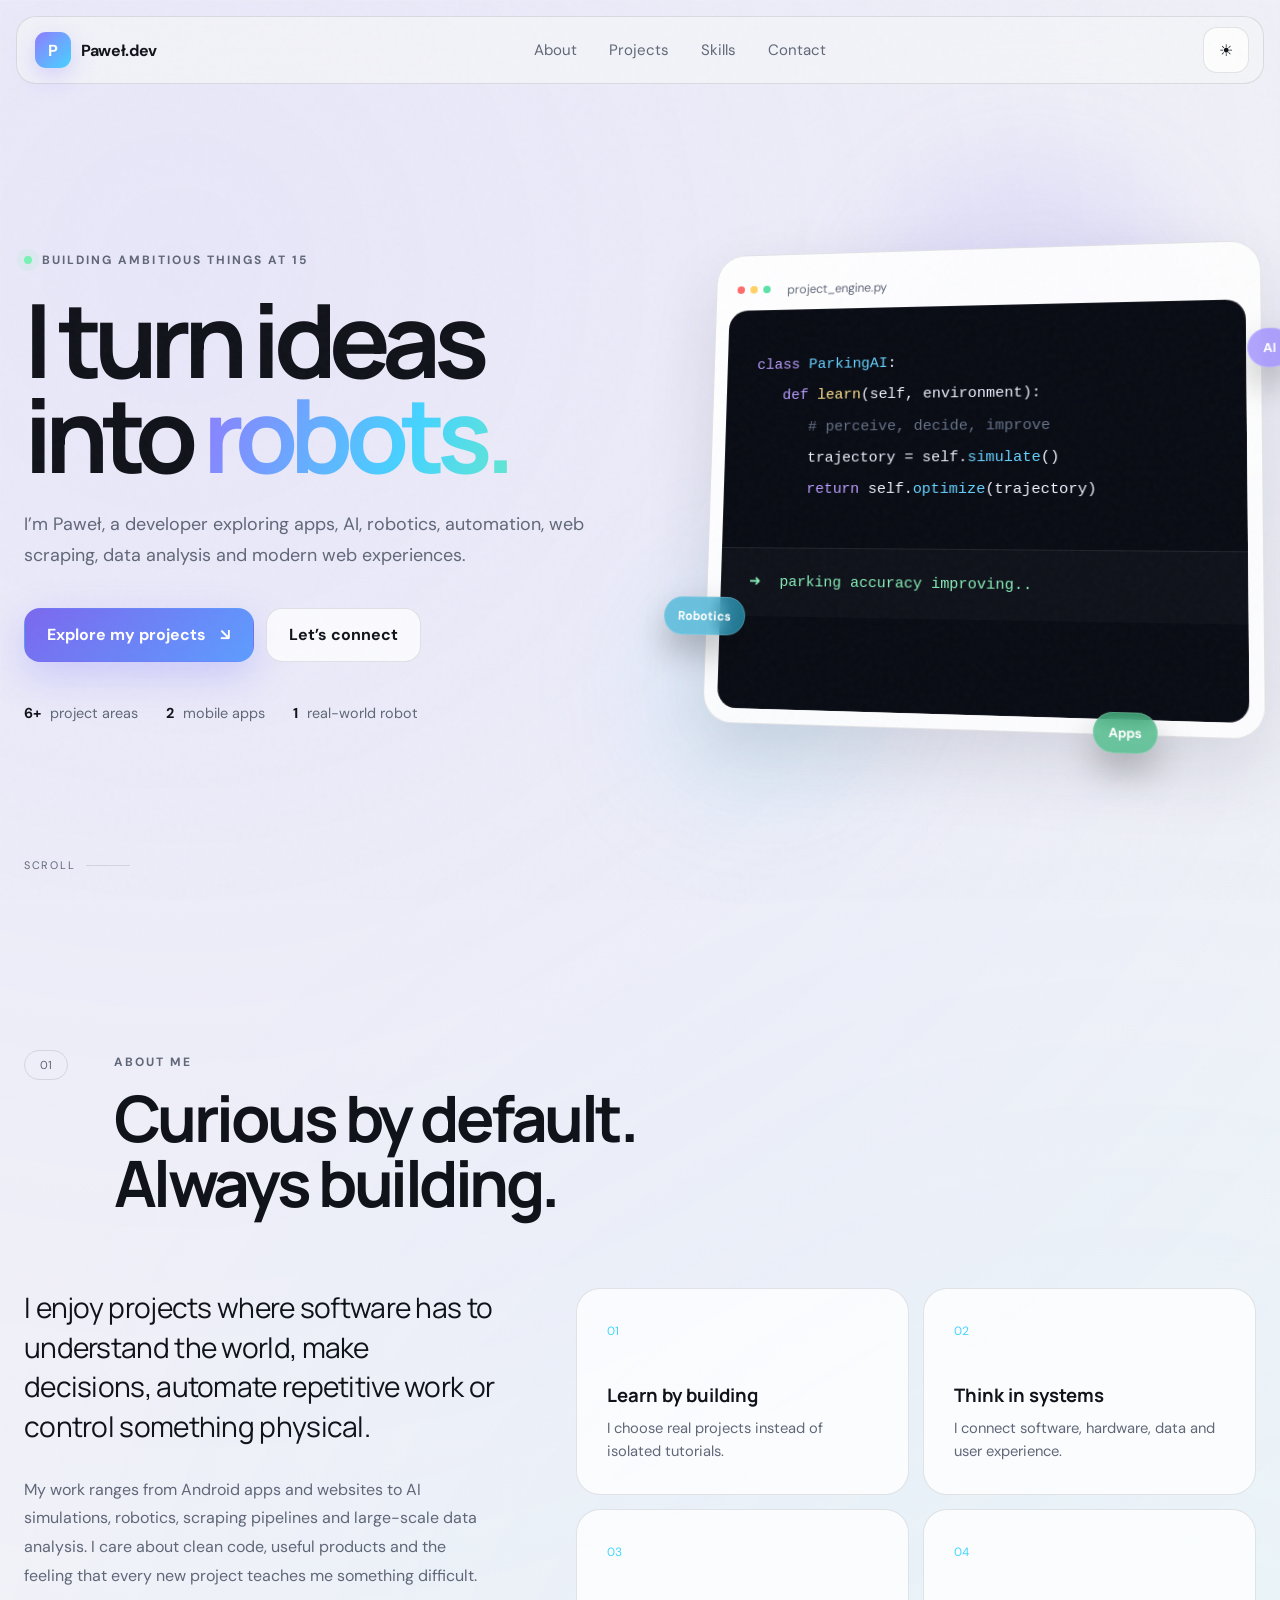
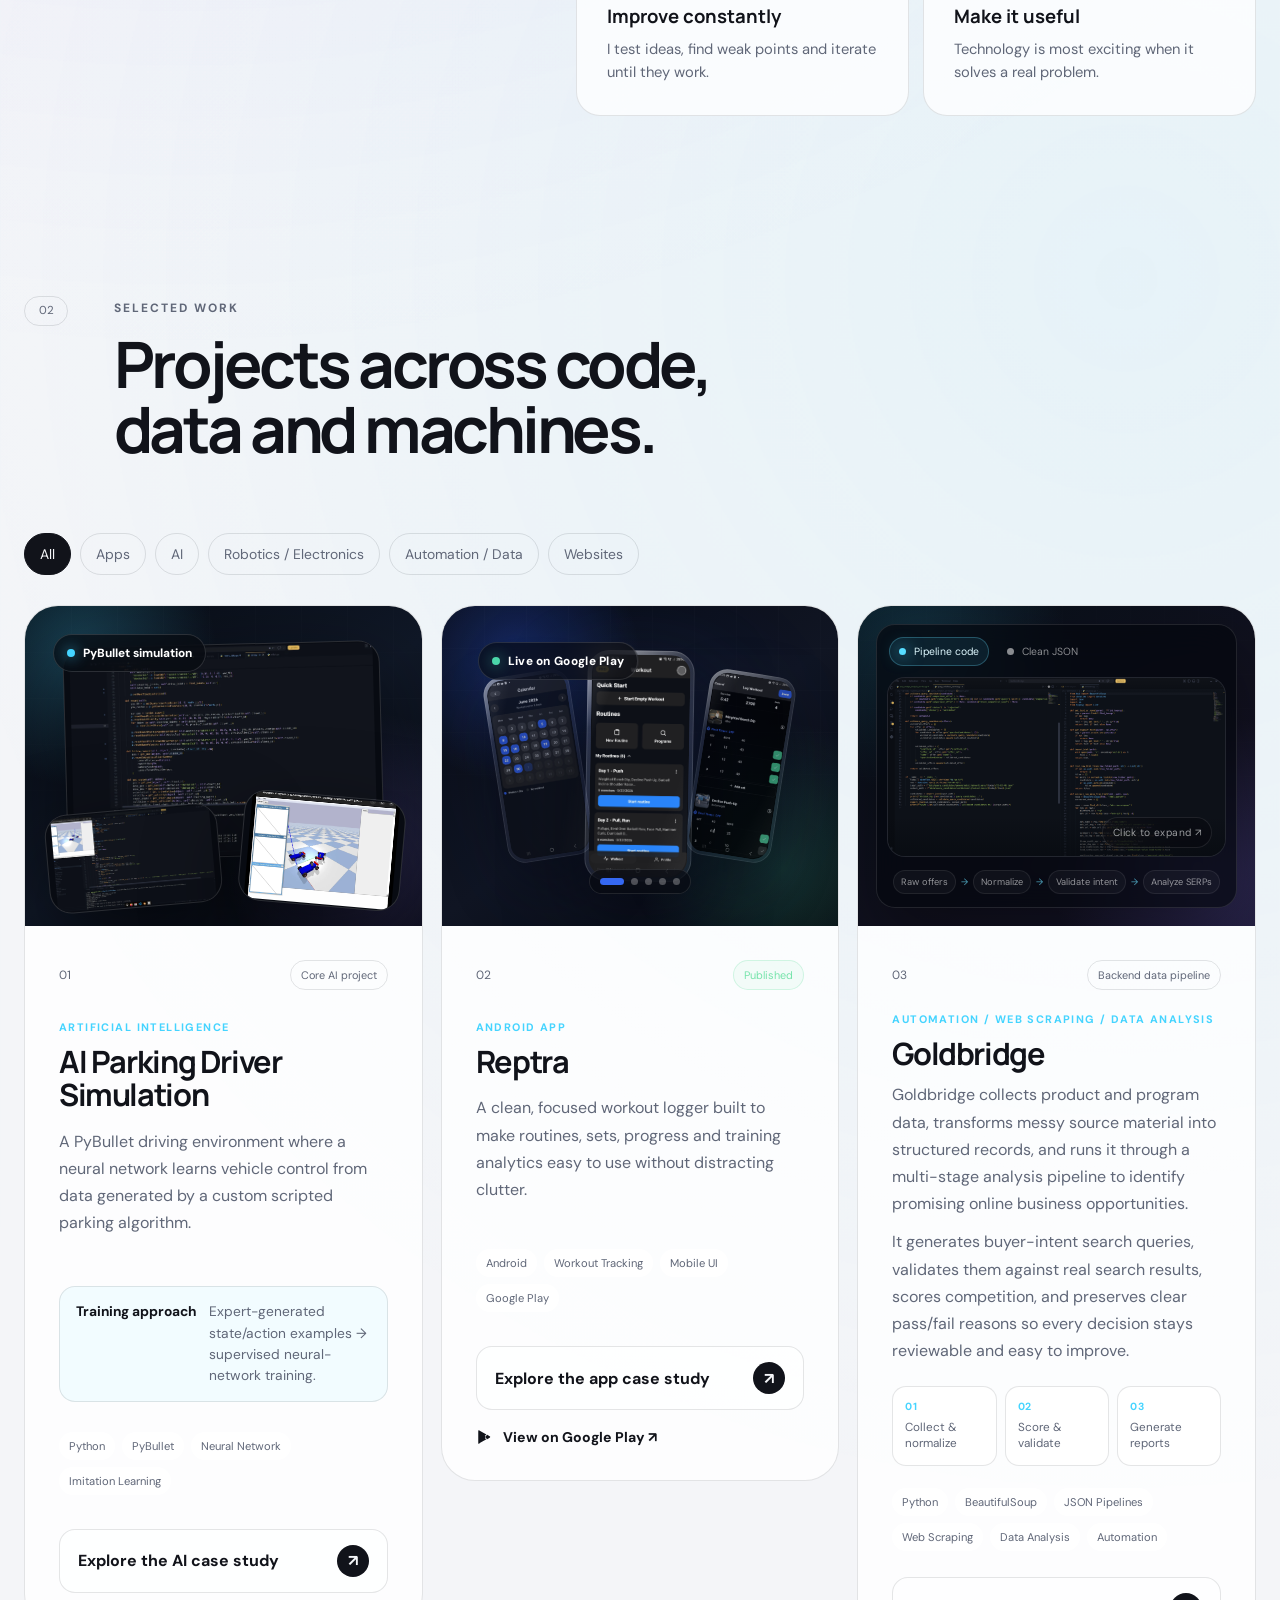
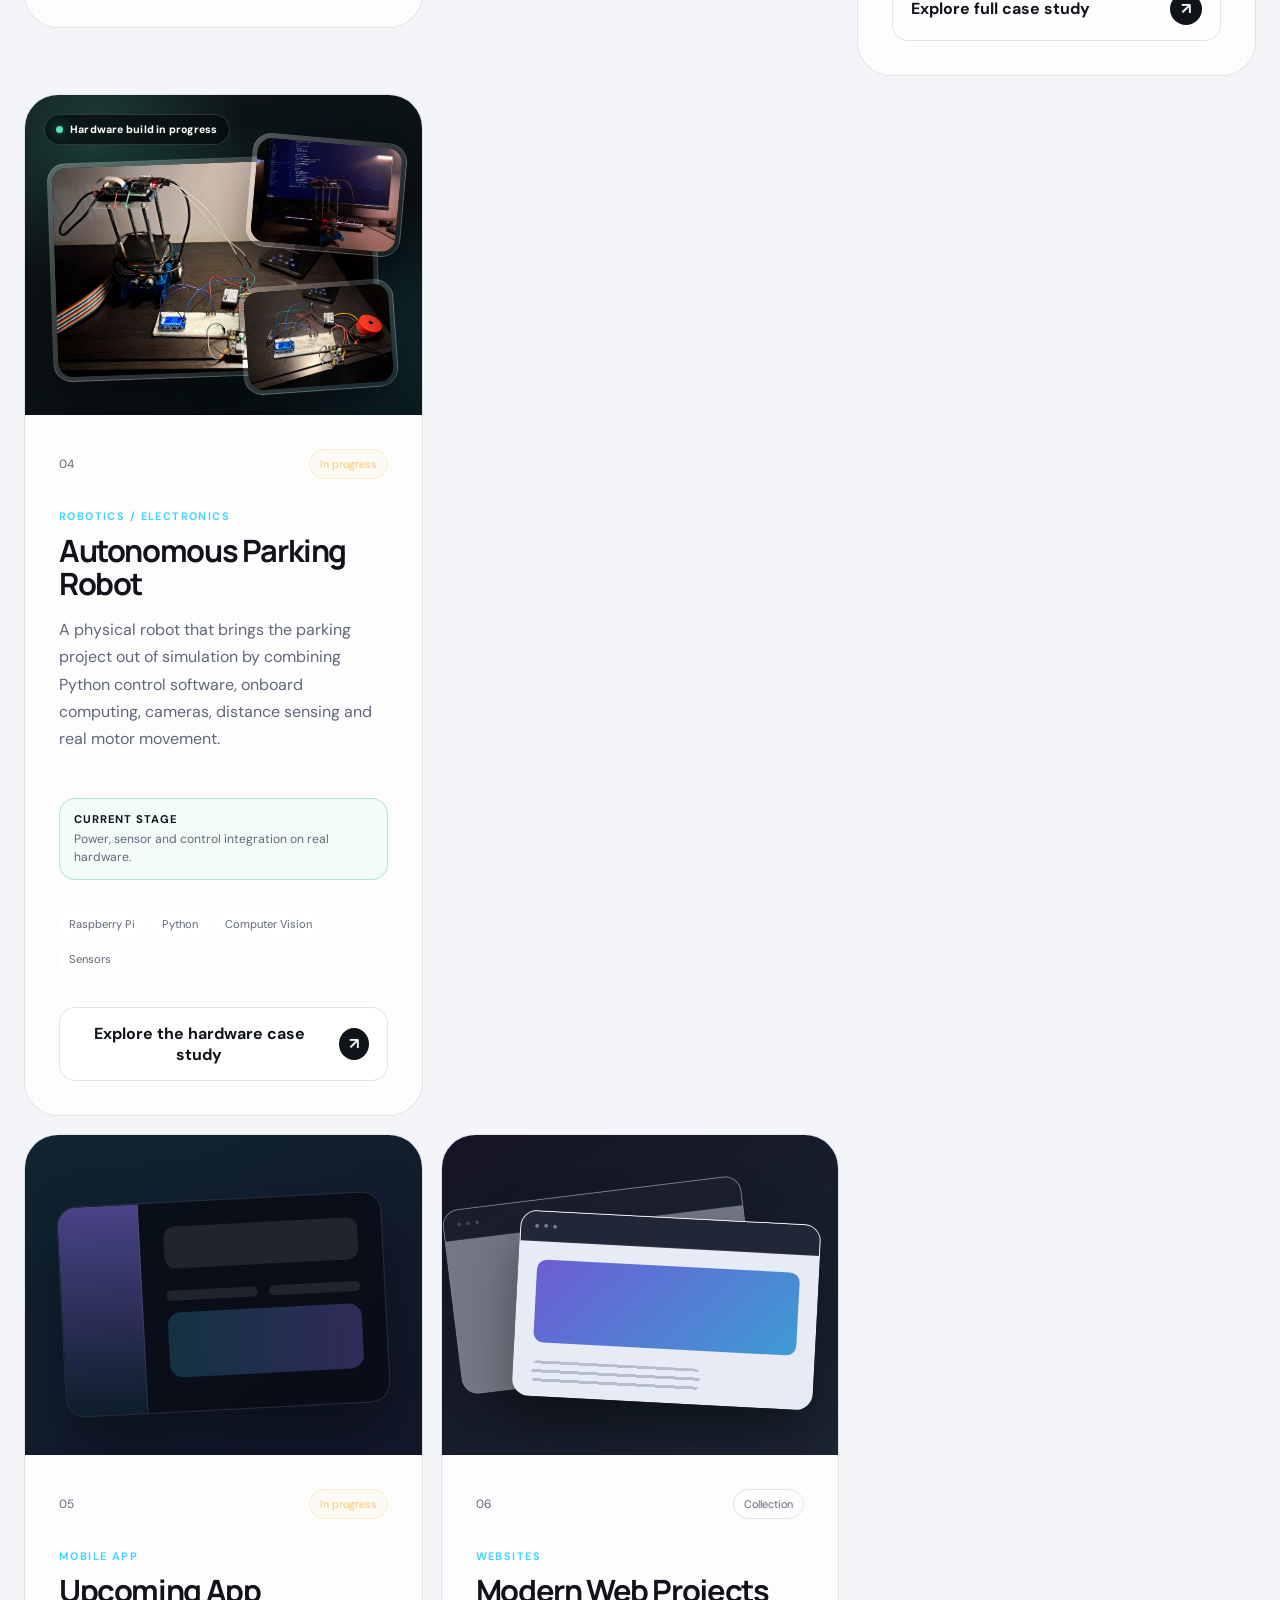
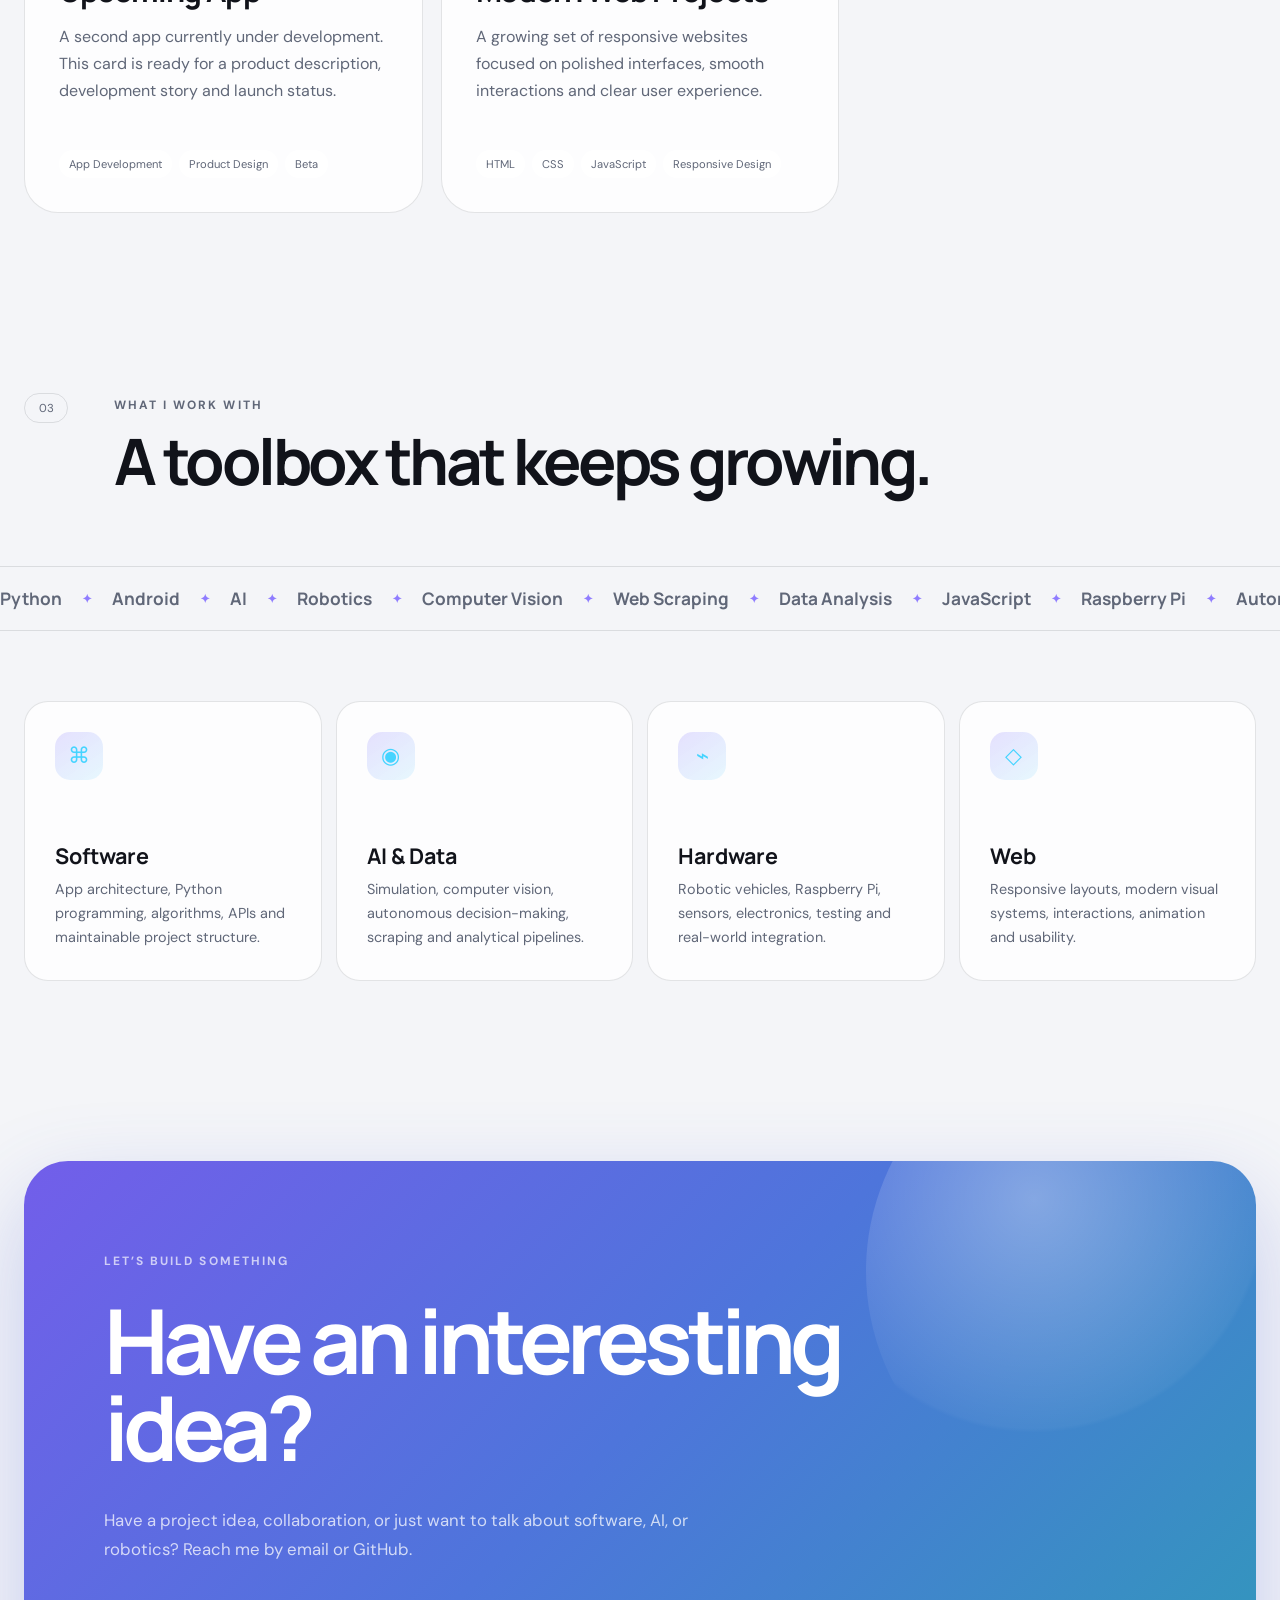
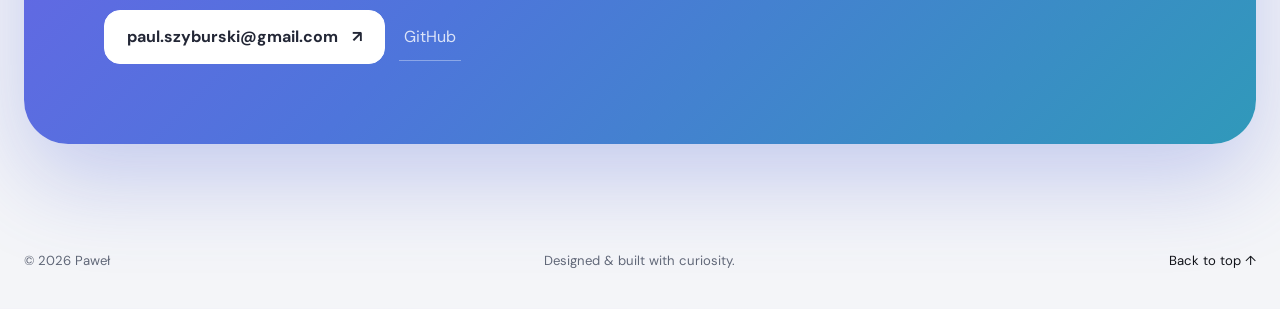
==== commit 433016ce: "Remove media label placeholders from project cards Removed placeholder labels for app and website pr" ====
--- a/index.html
+++ b/index.html
@@ -356,7 +356,6 @@
         
         <article class="project-card reveal" data-category="apps">
                   <div class="project-media media-app-two">
-                    <div class="media-label">Replace with app preview</div>
                     <div class="app-dashboard" aria-hidden="true">
                       <div class="dash-sidebar"></div>
                       <div class="dash-main"><i></i><i></i><i></i><b></b></div>
@@ -374,7 +373,6 @@
                 </article>
         <article class="project-card reveal" data-category="websites">
                   <div class="project-media media-websites">
-                    <div class="media-label">Replace with website previews</div>
                     <div class="browser-stack" aria-hidden="true">
                       <div class="browser browser-back"><div class="browser-bar"></div></div>
                       <div class="browser browser-front"><div class="browser-bar"></div><div class="browser-hero"></div><div class="browser-lines"></div></div>
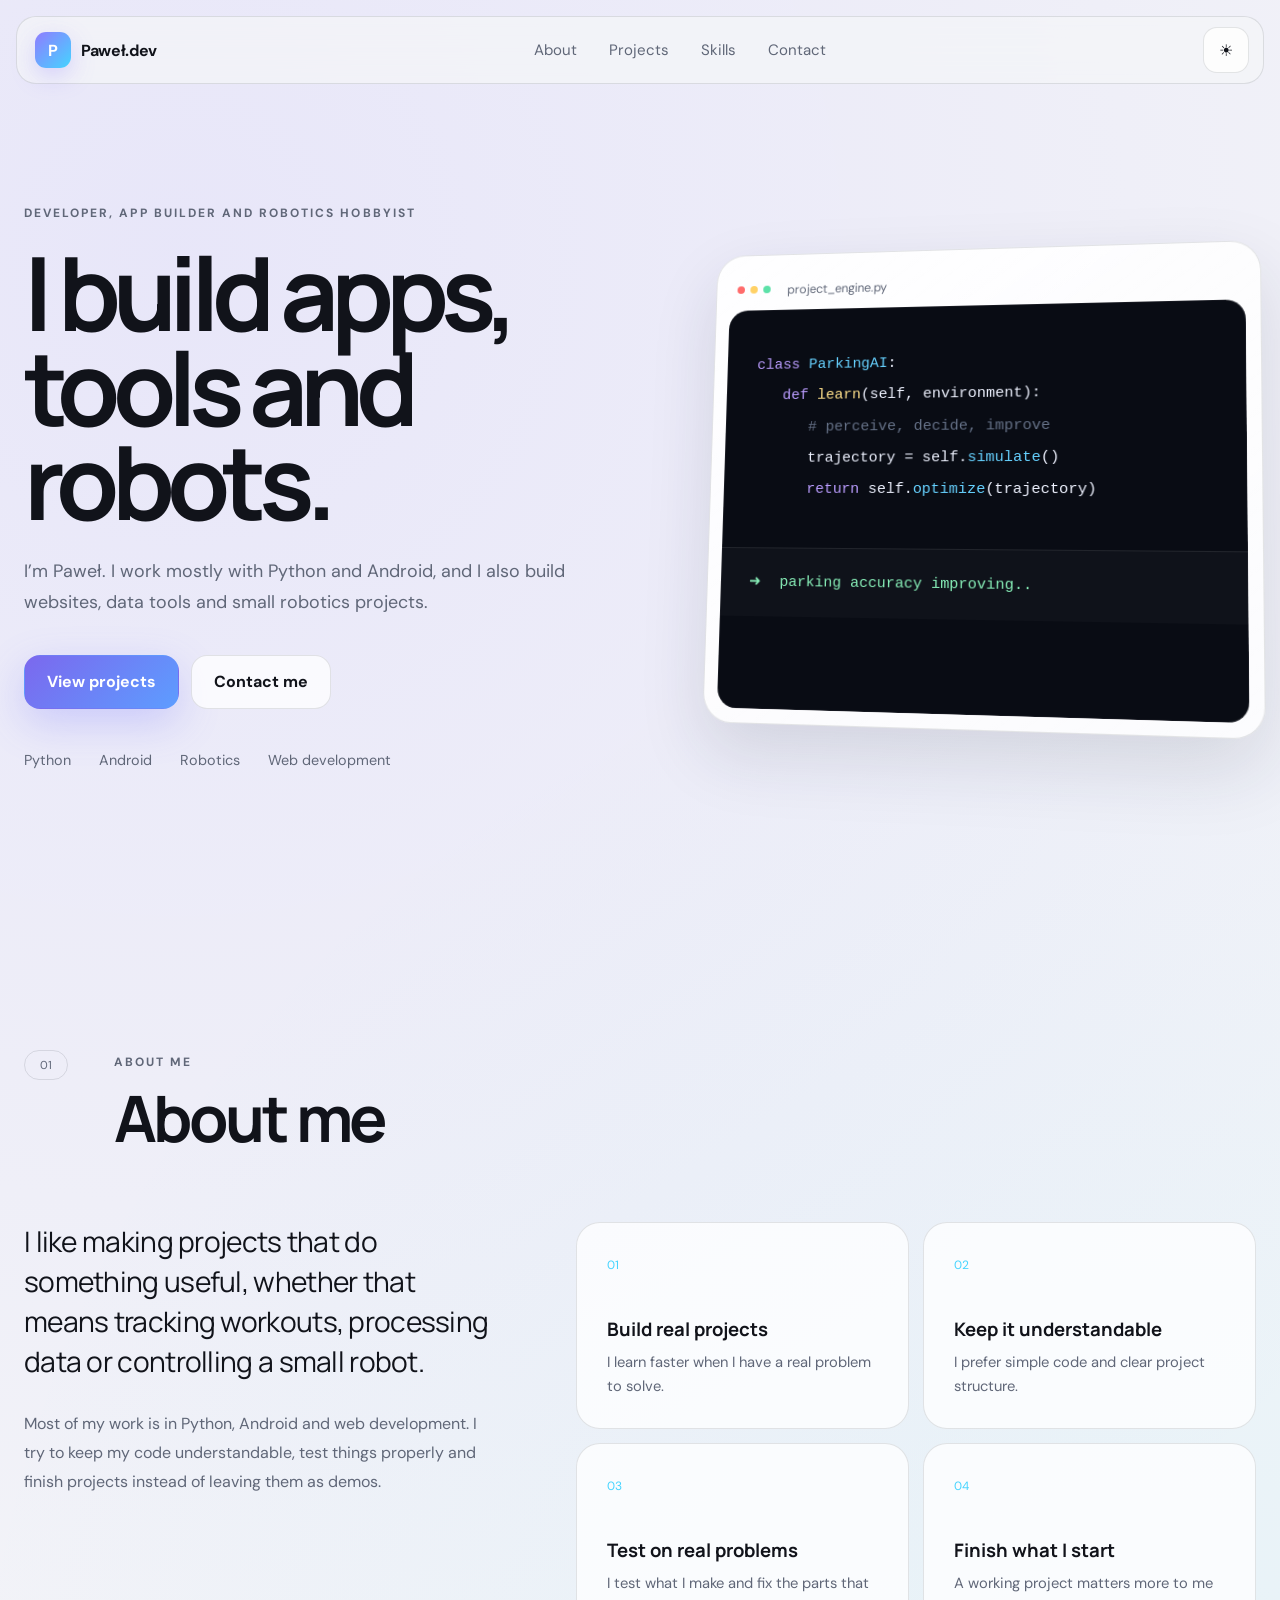
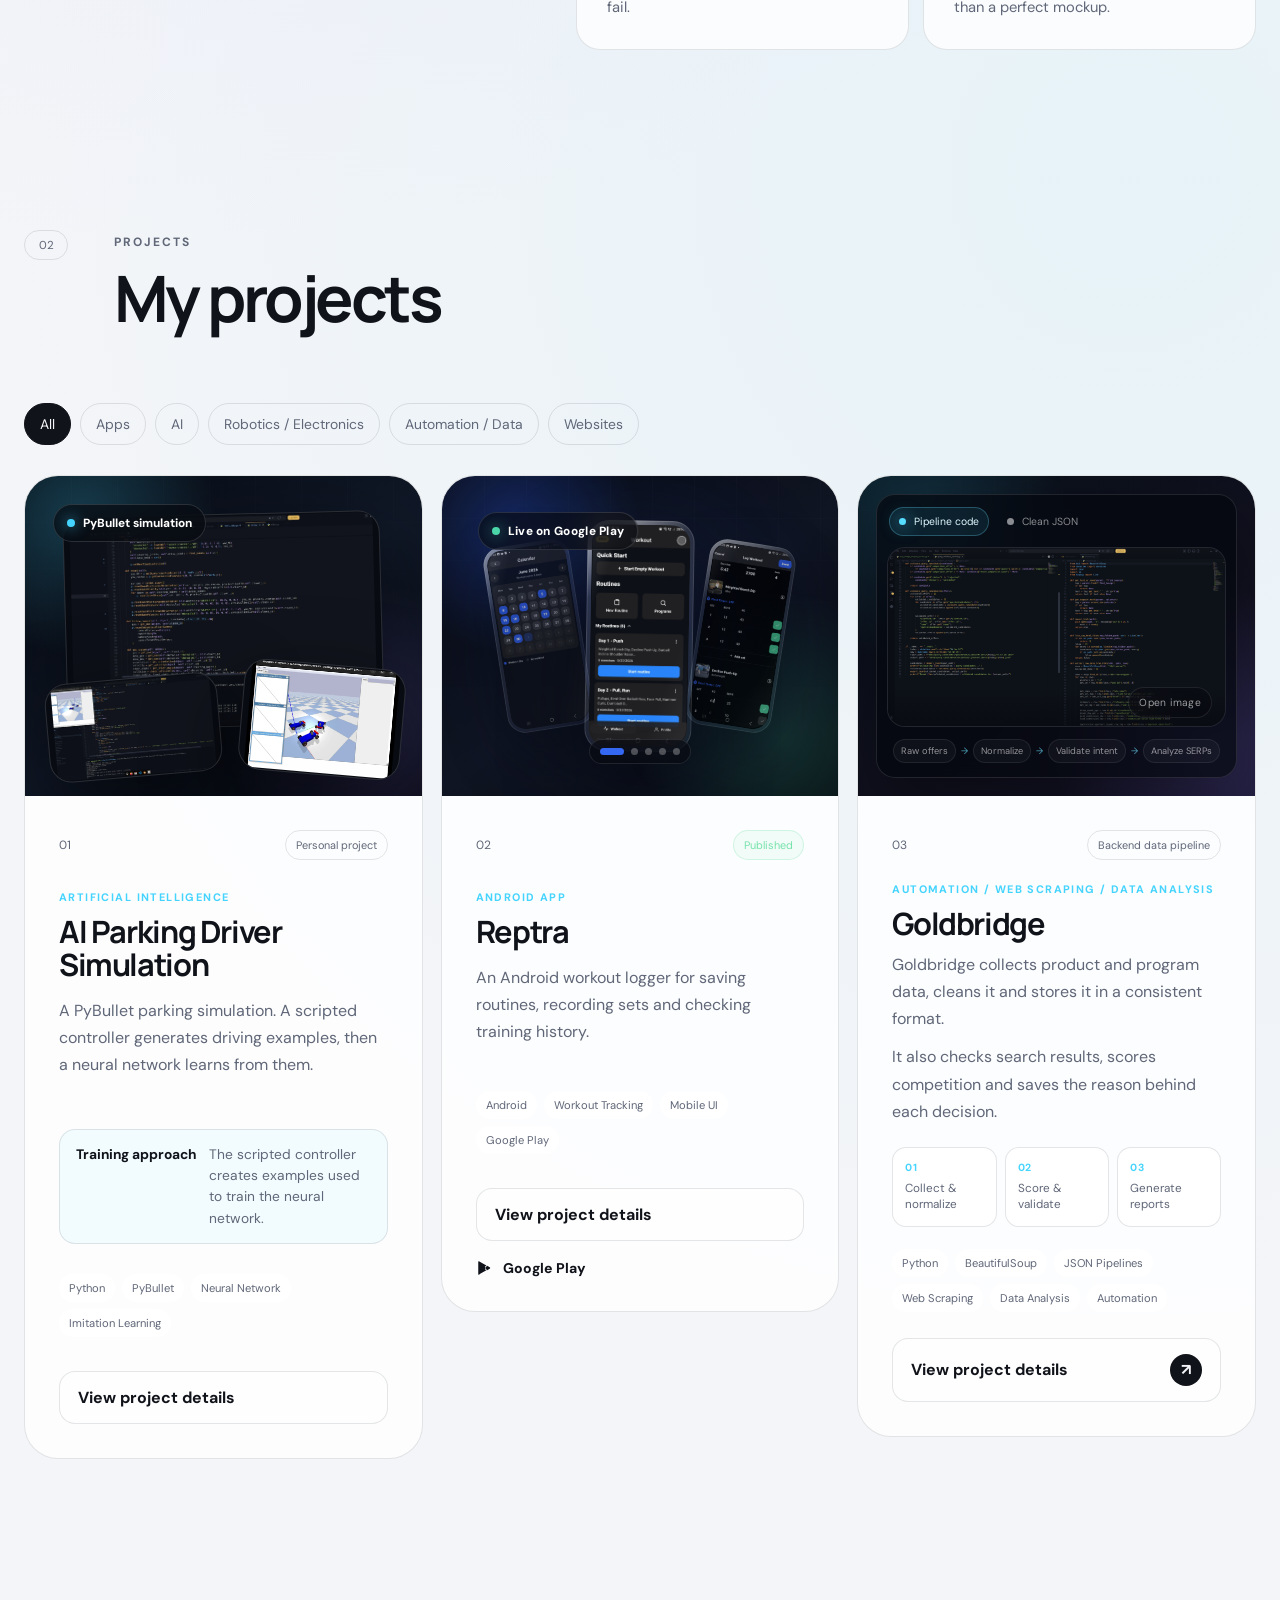
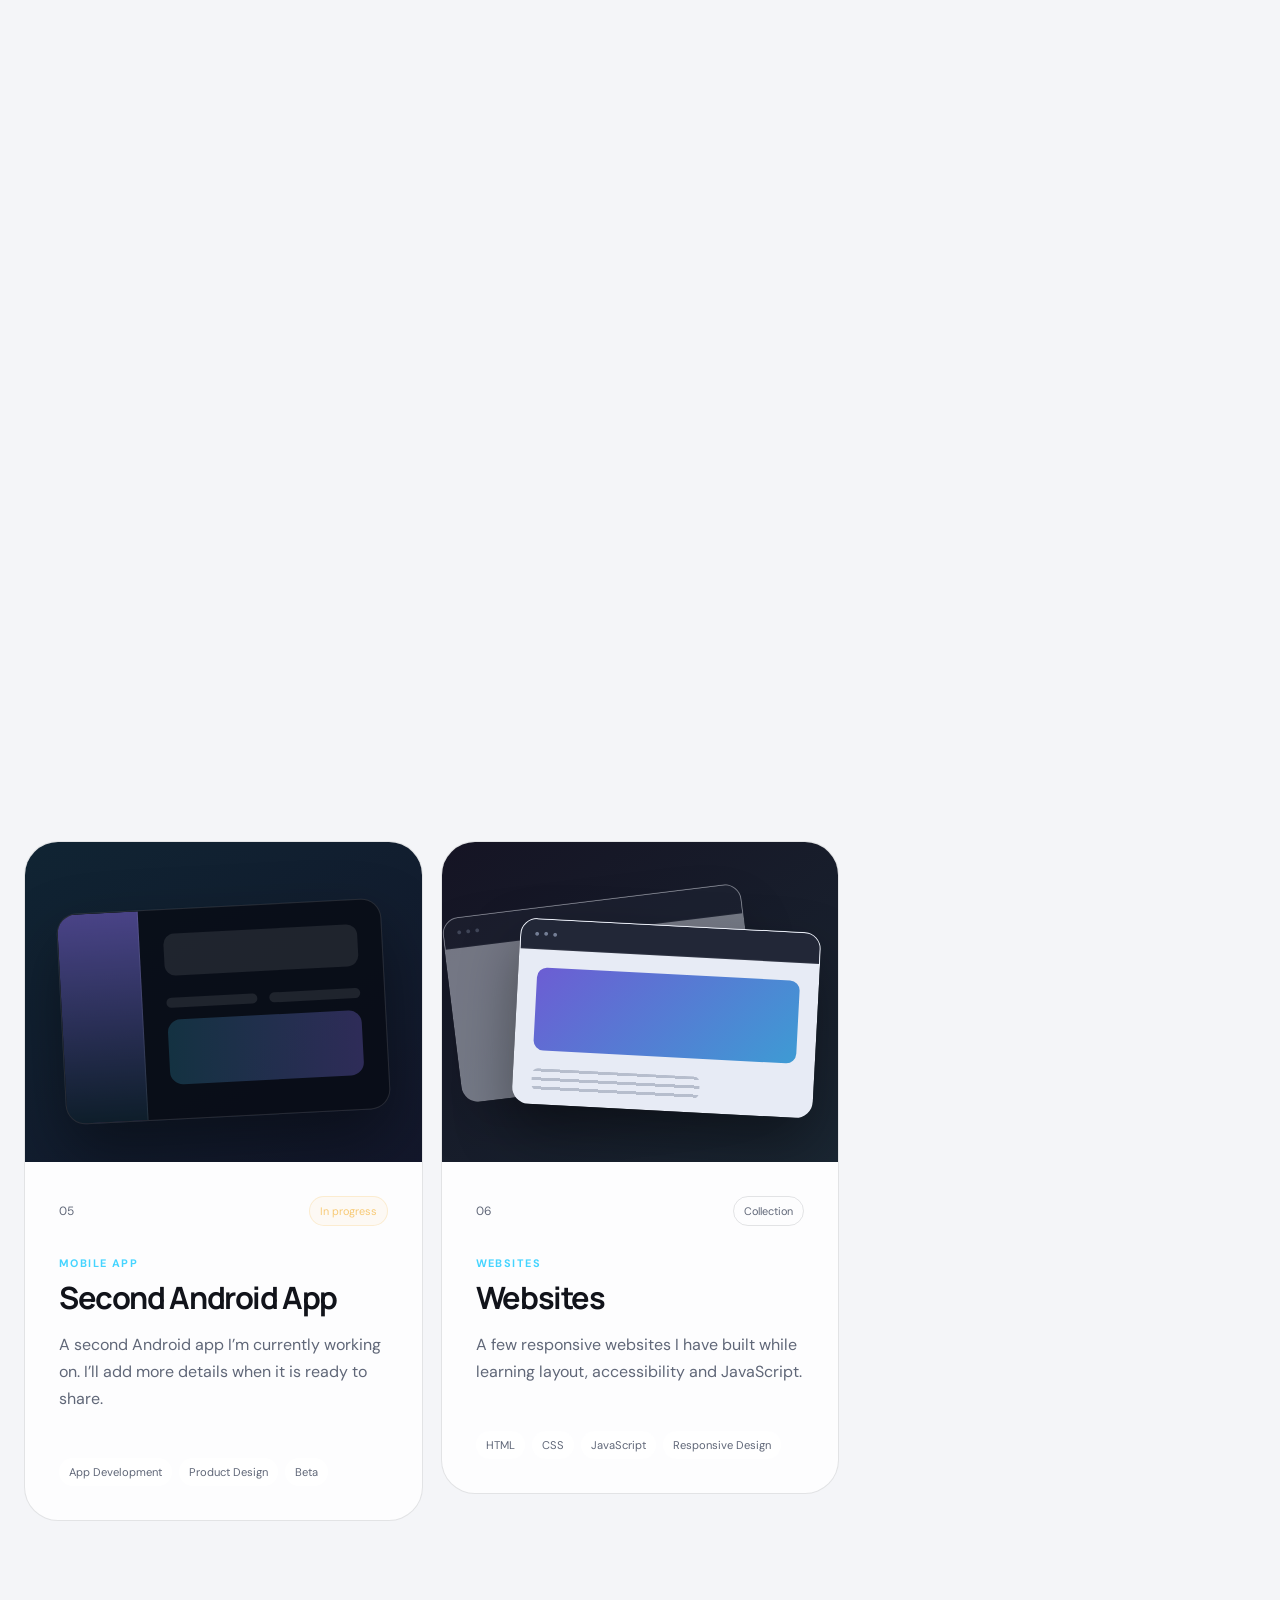
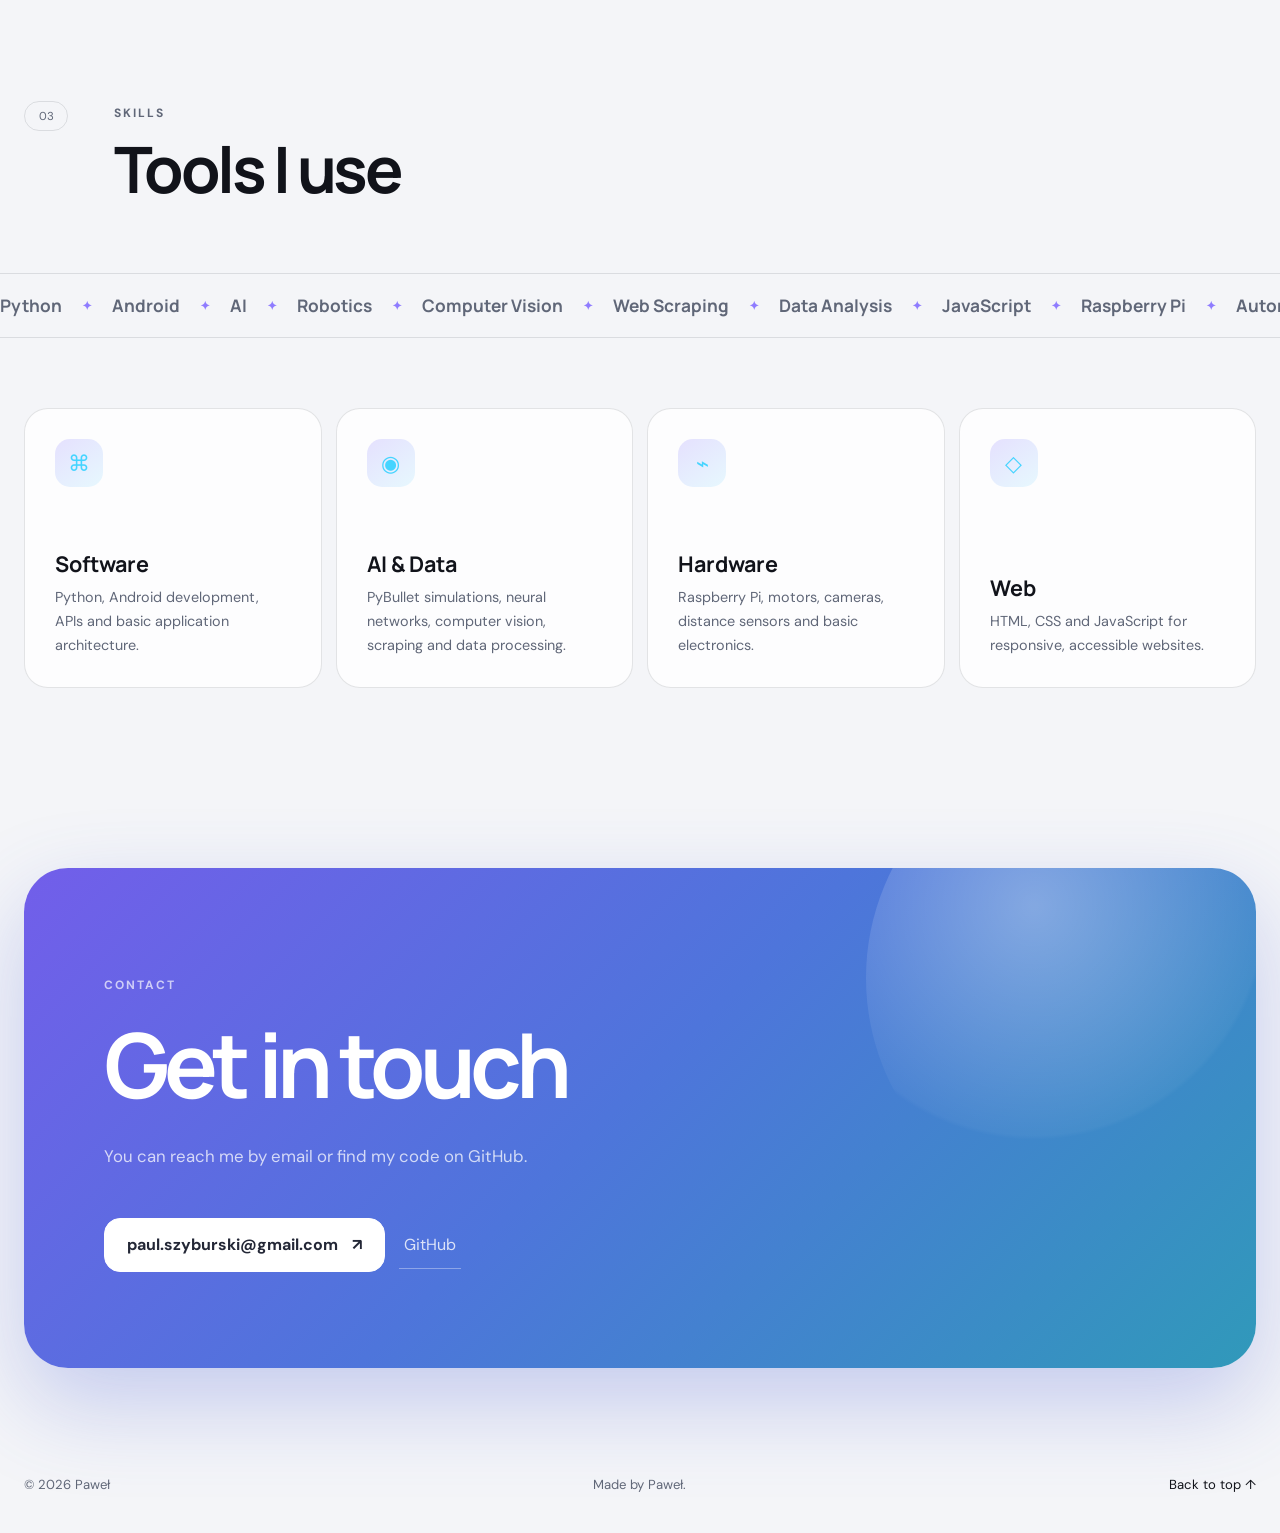
==== commit 9638e644: "." ====
--- a/index.html
+++ b/index.html
@@ -3,16 +3,13 @@
 <head>
   <meta charset="UTF-8" />
   <meta name="viewport" content="width=device-width, initial-scale=1.0" />
-  <meta name="description" content="Paweł, developer, AI and robotics builder." />
+  <meta name="description" content="Paweł’s portfolio: apps, Python projects, robotics and web development." />
   <meta name="theme-color" content="#090b12" />
   <title>Paweł | Developer Portfolio</title>
   <link rel="stylesheet" href="assets/styles.css" />
-  <meta name="deployment-version" content="2026-07-11-cloudflare-fix-2" />
+  <meta name="deployment-version" content="2026-07-23-human-edit" />
 </head>
 <body>
-  <div class="cursor-glow" aria-hidden="true"></div>
-  <div class="noise" aria-hidden="true"></div>
-
   <header class="site-header" id="top">
     <a class="brand" href="#top" aria-label="Paweł portfolio home">
       <span class="brand-mark">P</span>
@@ -46,27 +43,21 @@
 
   <main>
     <section class="hero section-shell" aria-labelledby="hero-title">
-      <div class="hero-orb orb-one"></div>
-      <div class="hero-orb orb-two"></div>
-
       <div class="hero-copy reveal">
-        <div class="eyebrow"><span class="status-dot"></span> Building ambitious things at 15</div>
-        <h1 id="hero-title">
-          I turn ideas into
-          <span class="gradient-text rotating-word" aria-live="polite">software.</span>
-        </h1>
+        <div class="eyebrow">Developer, app builder and robotics hobbyist</div>
+        <h1 id="hero-title">I build apps, tools and robots.</h1>
         <p class="hero-lead">
-          I’m Paweł, a developer exploring apps, AI, robotics, automation,
-          web scraping, data analysis and modern web experiences.
+          I’m Paweł. I work mostly with Python and Android, and I also build websites, data tools and small robotics projects.
         </p>
         <div class="hero-actions">
-          <a class="button button-primary magnetic" href="#projects">Explore my projects <span>↘</span></a>
-          <a class="button button-ghost magnetic" href="#contact">Let’s connect</a>
+          <a class="button button-primary" href="#projects">View projects</a>
+          <a class="button button-ghost" href="#contact">Contact me</a>
         </div>
         <div class="hero-meta">
-          <span><strong>6+</strong> project areas</span>
-          <span><strong>2</strong> mobile apps</span>
-          <span><strong>1</strong> real-world robot</span>
+          <span>Python</span>
+          <span>Android</span>
+          <span>Robotics</span>
+          <span>Web development</span>
         </div>
       </div>
 
@@ -84,16 +75,8 @@
             <div class="indent double"><span class="code-purple">return</span> self.<span class="code-blue">optimize</span>(trajectory)</div>
             <div class="terminal-line"><span>➜</span> parking accuracy improving<span class="typing-dots">...</span></div>
           </div>
-          <div class="floating-chip chip-ai">AI</div>
-          <div class="floating-chip chip-robotics">Robotics</div>
-          <div class="floating-chip chip-apps">Apps</div>
-        </div>
-      </div>
-
-      <a class="scroll-cue" href="#about" aria-label="Scroll to about section">
-        <span>Scroll</span>
-        <i></i>
-      </a>
+        </div>
+      </div>
     </section>
 
     <section class="about section-shell" id="about">
@@ -101,43 +84,40 @@
         <span class="section-number">01</span>
         <div>
           <p class="kicker">About me</p>
-          <h2>Curious by default.<br />Always building.</h2>
+          <h2>About me</h2>
         </div>
       </div>
 
       <div class="about-grid">
         <div class="about-copy reveal">
           <p class="large-copy">
-            I enjoy projects where software has to understand the world, make decisions,
-            automate repetitive work or control something physical.
+            I like making projects that do something useful, whether that means tracking workouts, processing data or controlling a small robot.
           </p>
           <p>
-            My work ranges from Android apps and websites to AI simulations, robotics,
-            scraping pipelines and large-scale data analysis. I care about clean code,
-            useful products and the feeling that every new project teaches me something difficult.
+            Most of my work is in Python, Android and web development. I try to keep my code understandable, test things properly and finish projects instead of leaving them as demos.
           </p>
         </div>
 
         <div class="principles-grid reveal" data-delay="120">
           <article class="principle-card">
             <span>01</span>
-            <h3>Learn by building</h3>
-            <p>I choose real projects instead of isolated tutorials.</p>
+            <h3>Build real projects</h3>
+            <p>I learn faster when I have a real problem to solve.</p>
           </article>
           <article class="principle-card">
             <span>02</span>
-            <h3>Think in systems</h3>
-            <p>I connect software, hardware, data and user experience.</p>
+            <h3>Keep it understandable</h3>
+            <p>I prefer simple code and clear project structure.</p>
           </article>
           <article class="principle-card">
             <span>03</span>
-            <h3>Improve constantly</h3>
-            <p>I test ideas, find weak points and iterate until they work.</p>
+            <h3>Test on real problems</h3>
+            <p>I test what I make and fix the parts that fail.</p>
           </article>
           <article class="principle-card">
             <span>04</span>
-            <h3>Make it useful</h3>
-            <p>Technology is most exciting when it solves a real problem.</p>
+            <h3>Finish what I start</h3>
+            <p>A working project matters more to me than a perfect mockup.</p>
           </article>
         </div>
       </div>
@@ -147,8 +127,8 @@
       <div class="section-heading reveal">
         <span class="section-number">02</span>
         <div>
-          <p class="kicker">Selected work</p>
-          <h2>Projects across code,<br />data and machines.</h2>
+          <p class="kicker">Projects</p>
+          <h2>My projects</h2>
         </div>
       </div>
 
@@ -180,17 +160,17 @@
                   <div class="project-content">
                     <div class="project-topline">
                       <span class="project-index">01</span>
-                      <span class="project-status">Core AI project</span>
+                      <span class="project-status">Personal project</span>
                     </div>
                     <div>
                       <p class="project-category">Artificial Intelligence</p>
                       <h3>AI Parking Driver Simulation</h3>
-                      <p>A PyBullet driving environment where a neural network learns vehicle control from data generated by a custom scripted parking algorithm.</p>
-                    </div>
-                    <div class="ai-method-note"><strong>Training approach</strong><span>Expert-generated state/action examples → supervised neural-network training.</span></div>
+                      <p>A PyBullet parking simulation. A scripted controller generates driving examples, then a neural network learns from them.</p>
+                    </div>
+                    <div class="ai-method-note"><strong>Training approach</strong><span>The scripted controller creates examples used to train the neural network.</span></div>
                     <div class="project-tags"><span>Python</span><span>PyBullet</span><span>Neural Network</span><span>Imitation Learning</span></div>
                     <button class="project-case-study-link" type="button" data-open-parking-detail>
-                      Explore the AI case study <i>↗</i>
+                      View project details
                     </button>
                   </div>
                 </article>
@@ -218,18 +198,17 @@
                       <p class="project-category">Android App</p>
                       <h3>Reptra</h3>
                       <p>
-                        A clean, focused workout logger built to make routines, sets, progress and training
-                        analytics easy to use without distracting clutter.
+                        An Android workout logger for saving routines, recording sets and checking training history.
                       </p>
                     </div>
                     <div class="project-tags"><span>Android</span><span>Workout Tracking</span><span>Mobile UI</span><span>Google Play</span></div>
                     <div class="reptra-actions-row">
                       <button class="project-case-study-link" type="button" data-open-reptra-detail>
-                        Explore the app case study <i>↗</i>
+                        View project details
                       </button>
                       <a class="reptra-store-link" href="https://play.google.com/store/apps/details?id=com.anonymous.reptra" target="_blank" rel="noreferrer">
                         <svg viewBox="0 0 24 24" aria-hidden="true"><path fill="currentColor" d="M3.7 2.6c-.45.48-.7 1.23-.7 2.16v14.48c0 .93.25 1.68.7 2.16l.08.08L12.1 13.1v-2.2L3.78 2.52l-.08.08Zm11.17 12.27-2.77-2.78v-.2l2.78-2.78.06.04 3.3 1.88c.94.53.94 1.4 0 1.94l-3.3 1.88-.07.02Zm-.97.55-2.78-2.79-7.34 7.4c.27.29.71.33 1.21.05l8.91-5.07v.41Zm0-6.84L4.99 3.51c-.5-.28-.94-.24-1.21.05l7.34 7.4 2.78-2.38Z"/></svg>
-                        View on Google Play ↗
+                        Google Play
                       </a>
                     </div>
                   </div>
@@ -259,7 +238,7 @@
                           src="assets/goldbridge-json.png"
                           alt="Goldbridge structured JSON output open in Visual Studio Code"
                         />
-                        <span class="goldbridge-expand">Click to expand ↗</span>
+                        <span class="goldbridge-expand">Open image</span>
                       </button>
         
                       <div class="pipeline-flow" aria-label="Goldbridge pipeline stages">
@@ -281,14 +260,10 @@
                       <p class="project-category">Automation / Web Scraping / Data Analysis</p>
                       <h3>Goldbridge</h3>
                       <p>
-                        Goldbridge collects product and program data, transforms messy source material
-                        into structured records, and runs it through a multi-stage analysis pipeline to
-                        identify promising online business opportunities.
+                        Goldbridge collects product and program data, cleans it and stores it in a consistent format.
                       </p>
                       <p>
-                        It generates buyer-intent search queries, validates them against real search
-                        results, scores competition, and preserves clear pass/fail reasons so every
-                        decision stays reviewable and easy to improve.
+                        It also checks search results, scores competition and saves the reason behind each decision.
                       </p>
                     </div>
         
@@ -308,7 +283,7 @@
                     </div>
         
                     <button class="project-case-study-link" type="button" data-open-project-detail>
-                      <span>Explore full case study</span>
+                      <span>View project details</span>
                       <i aria-hidden="true">↗</i>
                     </button>
                   </div>
@@ -341,12 +316,12 @@
     <div>
       <p class="project-category">Robotics / Electronics</p>
       <h3>Autonomous Parking Robot</h3>
-      <p>A physical robot that brings the parking project out of simulation by combining Python control software, onboard computing, cameras, distance sensing and real motor movement.</p>
+      <p>A small physical robot controlled with Python, a Raspberry Pi, cameras, distance sensors and motors.</p>
     </div>
-    <div class="robotics-progress-note"><strong>Current stage</strong><span>Power, sensor and control integration on real hardware.</span></div>
+    <div class="robotics-progress-note"><strong>Current stage</strong><span>Connecting power, sensors and motor control on the real robot.</span></div>
     <div class="project-tags"><span>Raspberry Pi</span><span>Python</span><span>Computer Vision</span><span>Sensors</span></div>
     <button class="project-case-study-link" type="button" data-open-robotics-detail>
-      Explore the hardware case study <i>↗</i>
+      View project details
     </button>
   </div>
 </article>
@@ -365,8 +340,8 @@
                     <div class="project-topline"><span class="project-index">05</span><span class="project-status in-progress">In progress</span></div>
                     <div>
                       <p class="project-category">Mobile App</p>
-                      <h3>Upcoming App</h3>
-                      <p>A second app currently under development. This card is ready for a product description, development story and launch status.</p>
+                      <h3>Second Android App</h3>
+                      <p>A second Android app I’m currently working on. I’ll add more details when it is ready to share.</p>
                     </div>
                     <div class="project-tags"><span>App Development</span><span>Product Design</span><span>Beta</span></div>
                   </div>
@@ -382,8 +357,8 @@
                     <div class="project-topline"><span class="project-index">06</span><span class="project-status">Collection</span></div>
                     <div>
                       <p class="project-category">Websites</p>
-                      <h3>Modern Web Projects</h3>
-                      <p>A growing set of responsive websites focused on polished interfaces, smooth interactions and clear user experience.</p>
+                      <h3>Websites</h3>
+                      <p>A few responsive websites I have built while learning layout, accessibility and JavaScript.</p>
                     </div>
                     <div class="project-tags"><span>HTML</span><span>CSS</span><span>JavaScript</span><span>Responsive Design</span></div>
                   </div>
@@ -397,8 +372,8 @@
       <div class="section-heading reveal">
         <span class="section-number">03</span>
         <div>
-          <p class="kicker">What I work with</p>
-          <h2>A toolbox that keeps growing.</h2>
+          <p class="kicker">Skills</p>
+          <h2>Tools I use</h2>
         </div>
       </div>
 
@@ -413,22 +388,22 @@
         <article class="skill-panel reveal">
           <span class="skill-icon">⌘</span>
           <h3>Software</h3>
-          <p>App architecture, Python programming, algorithms, APIs and maintainable project structure.</p>
+          <p>Python, Android development, APIs and basic application architecture.</p>
         </article>
         <article class="skill-panel reveal" data-delay="80">
           <span class="skill-icon">◉</span>
           <h3>AI & Data</h3>
-          <p>Simulation, computer vision, autonomous decision-making, scraping and analytical pipelines.</p>
+          <p>PyBullet simulations, neural networks, computer vision, scraping and data processing.</p>
         </article>
         <article class="skill-panel reveal" data-delay="160">
           <span class="skill-icon">⌁</span>
           <h3>Hardware</h3>
-          <p>Robotic vehicles, Raspberry Pi, sensors, electronics, testing and real-world integration.</p>
+          <p>Raspberry Pi, motors, cameras, distance sensors and basic electronics.</p>
         </article>
         <article class="skill-panel reveal" data-delay="240">
           <span class="skill-icon">◇</span>
           <h3>Web</h3>
-          <p>Responsive layouts, modern visual systems, interactions, animation and usability.</p>
+          <p>HTML, CSS and JavaScript for responsive, accessible websites.</p>
         </article>
       </div>
     </section>
@@ -436,11 +411,11 @@
     <section class="contact section-shell" id="contact">
       <div class="contact-card reveal">
         <div class="contact-orb"></div>
-        <p class="kicker">Let’s build something</p>
-        <h2>Have an interesting idea?</h2>
-        <p>Have a project idea, collaboration, or just want to talk about software, AI, or robotics? Reach me by email or GitHub.</p>
+        <p class="kicker">Contact</p>
+        <h2>Get in touch</h2>
+        <p>You can reach me by email or find my code on GitHub.</p>
         <div class="contact-actions">
-          <a class="button button-light magnetic" href="mailto:paul.szyburski@gmail.com">paul.szyburski@gmail.com <span>↗</span></a>
+          <a class="button button-light" href="mailto:paul.szyburski@gmail.com">paul.szyburski@gmail.com <span>↗</span></a>
           <a class="social-link" href="https://github.com/paulszyburski" target="_blank" rel="noreferrer" aria-label="Paweł's GitHub profile">GitHub</a>
         </div>
       </div>
@@ -456,7 +431,7 @@
     <header class="project-detail-nav">
       <div class="project-detail-nav-inner">
         <button class="detail-back-button" type="button" data-close-parking-detail><span aria-hidden="true">←</span>Back to portfolio</button>
-        <a class="detail-brand" href="#top" data-close-parking-link aria-label="Paweł portfolio home"><span class="brand-mark">P</span><span>AI case study</span></a>
+        <a class="detail-brand" href="#top" data-close-parking-link aria-label="Paweł portfolio home"><span class="brand-mark">P</span><span>Parking simulation</span></a>
         <div class="detail-nav-actions">
           <button class="theme-toggle parking-detail-theme-toggle" type="button" aria-label="Switch color theme"><span class="theme-icon sun">☀</span><span class="theme-icon moon">☾</span></button>
           <a class="detail-github-button" href="https://github.com/paulszyburski/Driver" target="_blank" rel="noreferrer" data-parking-github-link>
@@ -476,10 +451,10 @@
               <span class="detail-status"><i></i> Simulation complete</span>
             </div>
             <h1 id="parking-ai-detail-title">AI Parking<br />Driver</h1>
-            <p class="detail-hero-lead">A physics-based vehicle simulation used to generate driving examples and train a neural network to reproduce an expert parking controller.</p>
+            <p class="detail-hero-lead">A PyBullet vehicle simulation that generates parking examples and uses them to train a neural network.</p>
             <div class="detail-hero-actions">
-              <a class="primary-button magnetic" href="https://github.com/paulszyburski/Driver" target="_blank" rel="noreferrer" data-parking-github-link>View repository <span>↗</span></a>
-              <button class="secondary-button detail-scroll-button" type="button" data-scroll-detail="parking-ai-pipeline">See the training flow <span>↓</span></button>
+              <a class="primary-button" href="https://github.com/paulszyburski/Driver" target="_blank" rel="noreferrer" data-parking-github-link>View code</a>
+              <button class="secondary-button detail-scroll-button" type="button" data-scroll-detail="parking-ai-pipeline">How it works</button>
             </div>
             <dl class="detail-meta-grid">
               <div><dt>Environment</dt><dd>PyBullet</dd></div>
@@ -507,7 +482,7 @@
         <section class="detail-section" id="parking-ai-pipeline">
           <div class="detail-section-heading compact">
             <div><p class="kicker">Training pipeline</p><h2>From driving logic<br />to learned behavior.</h2></div>
-            <p class="section-side-copy">The neural network was trained from generated examples rather than learning only through trial and error.</p>
+            <p class="section-side-copy">The scripted controller drives first. Its steering and speed commands become the training data.</p>
           </div>
           <div class="ai-pipeline-grid">
             <article><span>01</span><h3>Randomize</h3><p>Spawn the vehicle at different positions and orientations around the parking target.</p></article>
@@ -523,19 +498,19 @@
             <div>
               <p class="kicker">Engineering decision</p>
               <h2>Why not start<br />with reinforcement learning?</h2>
-              <p>Reinforcement learning was considered, but a hand-built controller already knew how the car should behave. Using it as a teacher produced useful training data immediately and made failures much easier to inspect.</p>
+              <p>I already had a scripted controller that could park the car. Using it as a teacher gave me useful data quickly and made mistakes easier to inspect.</p>
             </div>
             <div class="ai-decision-list">
-              <article><strong>More controlled training</strong><p>The quality of each example is known because it comes from a controller with explicit parking rules.</p></article>
-              <article><strong>Faster iteration</strong><p>The dataset can be regenerated after changing the environment, state features or parking strategy.</p></article>
-              <article><strong>Reviewable behavior</strong><p>Inputs, predicted actions, collisions and episode results can be logged and compared directly.</p></article>
-              <article><strong>A path toward RL later</strong><p>The trained network can become a starting policy before later fine-tuning with reinforcement learning.</p></article>
+              <article><strong>Known training examples</strong><p>Each example comes from a controller with clear parking rules.</p></article>
+              <article><strong>Easy to regenerate</strong><p>I can create a new dataset after changing the environment or parking logic.</p></article>
+              <article><strong>Easier debugging</strong><p>Inputs, predictions, collisions and results can be compared directly.</p></article>
+              <article><strong>Reinforcement learning later</strong><p>The trained model could later be used as a starting point for reinforcement learning.</p></article>
             </div>
           </div>
         </section>
 
         <section class="detail-section challenge-section">
-          <div class="detail-section-heading compact"><div><p class="kicker">What I built</p><h2>More than a model.<br />A complete training system.</h2></div></div>
+          <div class="detail-section-heading compact"><div><p class="kicker">What I built</p><h2>Main parts of the project</h2></div></div>
           <div class="challenge-grid">
             <article><span class="challenge-number">01</span><h3>Simulation environment</h3><p>Defined the vehicle, steering joints, obstacles, collision checks, camera behavior and reset logic.</p><strong>Result</strong><p>Repeatable episodes with changing start positions and measurable success conditions.</p></article>
             <article><span class="challenge-number">02</span><h3>Dataset generator</h3><p>Created a scripted controller that approaches the target, aligns the car and records every decision.</p><strong>Result</strong><p>Structured examples containing state features and the correct control action.</p></article>
@@ -556,18 +531,18 @@
         </section>
 
         <section class="detail-section stack-section">
-          <div><p class="kicker">Technology</p><h2>Built from simulation<br />through evaluation.</h2></div>
+          <div><p class="kicker">Technology</p><h2>Tools used</h2></div>
           <div class="stack-cloud" aria-label="AI parking project technologies">
             <span class="large">Python</span><span>PyBullet</span><span class="large">Neural networks</span><span>Supervised learning</span><span>Imitation learning</span><span>Physics simulation</span><span>Data generation</span><span>Vehicle control</span><span>Model evaluation</span>
           </div>
         </section>
 
         <section class="detail-final-cta">
-          <div><p class="kicker">Source code</p><h2>Explore the complete<br />training pipeline.</h2><p>The complete simulation, data-generation pipeline, and model code are available in the repository.</p></div>
-          <a class="detail-final-button magnetic" href="https://github.com/paulszyburski/Driver" target="_blank" rel="noreferrer" data-parking-github-link>GitHub repository <span>↗</span></a>
-        </section>
-
-        <footer class="detail-footer"><button type="button" data-close-parking-detail><span>←</span> Return to all projects</button><p>Designed and built by Paweł.</p></footer>
+          <div><p class="kicker">Source code</p><h2>Code and project files</h2><p>The simulation, data generator and model code are available in the repository.</p></div>
+          <a class="detail-final-button" href="https://github.com/paulszyburski/Driver" target="_blank" rel="noreferrer" data-parking-github-link>Open repository</a>
+        </section>
+
+        <footer class="detail-footer"><button type="button" data-close-parking-detail><span>←</span> Back to projects</button><p>Made by Paweł.</p></footer>
       </main>
     </div>
   </section>
@@ -579,7 +554,7 @@
   <header class="project-detail-nav">
     <div class="project-detail-nav-inner">
       <button class="detail-back-button" type="button" data-close-robotics-detail><span aria-hidden="true">←</span>Back to portfolio</button>
-      <a class="detail-brand" href="#top" data-close-robotics-link aria-label="Paweł portfolio home"><span class="brand-mark">P</span><span>Robotics case study</span></a>
+      <a class="detail-brand" href="#top" data-close-robotics-link aria-label="Paweł portfolio home"><span class="brand-mark">P</span><span>Robot project</span></a>
       <div class="detail-nav-actions">
         <button class="theme-toggle robotics-detail-theme-toggle" type="button" aria-label="Switch color theme"><span class="theme-icon sun">☀</span><span class="theme-icon moon">☾</span></button>
         <span class="detail-progress-pill"><i></i> In development</span>
@@ -596,10 +571,10 @@
             <span class="detail-status"><i></i> Hardware integration</span>
           </div>
           <h1 id="robotics-detail-title">Autonomous<br />Parking Robot</h1>
-          <p class="detail-hero-lead">An in-progress physical robot that transfers the perception and parking ideas from the PyBullet project into a real system with sensors, electronics and motor control.</p>
+          <p class="detail-hero-lead">A physical version of the parking project, using a Raspberry Pi, sensors, electronics and motor control.</p>
           <div class="detail-hero-actions">
-            <button class="primary-button detail-scroll-button magnetic" type="button" data-scroll-detail="robotics-system">Explore the system <span>↓</span></button>
-            <a class="secondary-button" href="https://github.com/paulszyburski" target="_blank" rel="noreferrer">My GitHub profile <span>↗</span></a>
+            <button class="primary-button detail-scroll-button" type="button" data-scroll-detail="robotics-system">How it works</button>
+            <a class="secondary-button" href="https://github.com/paulszyburski" target="_blank" rel="noreferrer">GitHub</a>
           </div>
           <dl class="detail-meta-grid">
             <div><dt>Compute</dt><dd>Raspberry Pi</dd></div>
@@ -633,7 +608,7 @@
       <section class="detail-section" id="robotics-system">
         <div class="detail-section-heading compact">
           <div><p class="kicker">System flow</p><h2>Sense, calculate<br />and move.</h2></div>
-          <p class="section-side-copy">The build connects perception, geometry and low-level motion into one loop that can eventually park without manual control.</p>
+          <p class="section-side-copy">The goal is to read the surroundings, choose a movement and correct the robot after each step.</p>
         </div>
         <div class="robotics-pipeline-grid">
           <article><span>01</span><h3>Capture</h3><p>Read the camera and distance sensors to observe markings, obstacles and free space.</p></article>
@@ -698,11 +673,11 @@
       </section>
 
       <section class="detail-final-cta robotics-final-cta">
-        <div><p class="kicker">Work in progress</p><h2>The simulation is becoming<br />a real autonomous system.</h2><p>This project is still being developed. New hardware tests and parking milestones will be added as the robot becomes more independent.</p></div>
-        <a class="detail-final-button magnetic" href="https://github.com/paulszyburski" target="_blank" rel="noreferrer">Visit my GitHub profile <span>↗</span></a>
+        <div><p class="kicker">Work in progress</p><h2>Still in progress</h2><p>This project is still being developed. I’ll update it as the robot completes more of the parking process on its own.</p></div>
+        <a class="detail-final-button" href="https://github.com/paulszyburski" target="_blank" rel="noreferrer">Open GitHub</a>
       </section>
 
-      <footer class="detail-footer"><button type="button" data-close-robotics-detail><span>←</span> Return to all projects</button><p>Designed and built by Paweł.</p></footer>
+      <footer class="detail-footer"><button type="button" data-close-robotics-detail><span>←</span> Back to projects</button><p>Made by Paweł.</p></footer>
     </main>
   </div>
 </section>
@@ -720,7 +695,7 @@
 
         <a class="detail-brand" href="#top" data-close-reptra-link aria-label="Paweł portfolio home">
           <span class="brand-mark">P</span>
-          <span>App case study</span>
+          <span>Reptra</span>
         </a>
 
         <div class="detail-nav-actions">
@@ -753,10 +728,10 @@
             </p>
 
             <div class="detail-hero-actions">
-              <a class="primary-button magnetic" href="https://play.google.com/store/apps/details?id=com.anonymous.reptra" target="_blank" rel="noreferrer">
-                Open on Google Play <span>↗</span>
+              <a class="primary-button" href="https://play.google.com/store/apps/details?id=com.anonymous.reptra" target="_blank" rel="noreferrer">
+                Google Play
               </a>
-              <button class="secondary-button detail-scroll-button" type="button" data-scroll-detail="reptra-features">Explore the product <span>↓</span></button>
+              <button class="secondary-button detail-scroll-button" type="button" data-scroll-detail="reptra-features">See the screens</button>
             </div>
 
             <dl class="detail-meta-grid">
@@ -783,16 +758,16 @@
         </section>
 
         <section class="detail-stats" aria-label="Reptra product overview">
-          <article><strong>05</strong><span>Core product screens</span></article>
-          <article><strong>01</strong><span>Published Android app</span></article>
-          <article><strong>0</strong><span>Unnecessary clutter</span></article>
-          <article><strong>100%</strong><span>Training focused</span></article>
+          <article><strong>5</strong><span>Main screens</span></article>
+          <article><strong>Android</strong><span>Platform</span></article>
+          <article><strong>Live</strong><span>Google Play status</span></article>
+          <article><strong>Solo</strong><span>Project role</span></article>
         </section>
 
         <section class="detail-section detail-intro">
           <div class="detail-section-heading">
             <p class="kicker">The product</p>
-            <h2>Log the workout.<br />See the progress.</h2>
+            <h2>What the app does</h2>
           </div>
           <div class="detail-copy-columns">
             <p>
@@ -814,7 +789,7 @@
               <p class="kicker">Core experience</p>
               <h2>Everything needed<br />for a complete session.</h2>
             </div>
-            <p class="section-side-copy">Each screen has one clear job, so the app stays easy to learn and fast to use.</p>
+            <p class="section-side-copy">The screens are kept simple so logging a workout does not take many taps.</p>
           </div>
 
           <div class="reptra-feature-grid">
@@ -830,7 +805,7 @@
           <div class="reptra-design-card">
             <div class="reptra-design-copy">
               <p class="kicker">Product design</p>
-              <h2>Dark, direct<br />and distraction-free.</h2>
+              <h2>Design choices</h2>
               <p>
                 The design uses high contrast, large touch targets and a small number of strong accent colors.
                 Important workout actions are blue, completed sets are green, and supporting information stays
@@ -849,7 +824,7 @@
           <div class="detail-section-heading compact">
             <div>
               <p class="kicker">Engineering focus</p>
-              <h2>Building a real app<br />means finishing the details.</h2>
+              <h2>What took the most work</h2>
             </div>
           </div>
           <div class="challenge-grid">
@@ -863,7 +838,7 @@
           <div class="detail-section-heading compact">
             <div>
               <p class="kicker">Interface gallery</p>
-              <h2>One visual system.<br />Five focused screens.</h2>
+              <h2>App screenshots</h2>
             </div>
             <p class="section-side-copy">Click any screen to inspect the full-size app screenshot.</p>
           </div>
@@ -898,19 +873,19 @@
           <div>
             <p class="kicker">Try the app</p>
             <h2>Reptra is live<br />on Google Play.</h2>
-            <p>Reptra is available as a published Android app on Google Play.</p>
+            <p>Reptra is published on Google Play.</p>
           </div>
           <div class="reptra-final-actions">
-            <a class="detail-final-button magnetic" href="https://play.google.com/store/apps/details?id=com.anonymous.reptra" target="_blank" rel="noreferrer">
-              Open Google Play <span>↗</span>
+            <a class="detail-final-button" href="https://play.google.com/store/apps/details?id=com.anonymous.reptra" target="_blank" rel="noreferrer">
+              Open Google Play
             </a>
 
           </div>
         </section>
 
         <footer class="detail-footer">
-          <button type="button" data-close-reptra-detail><span>←</span> Return to all projects</button>
-          <p>Designed and built by Paweł.</p>
+          <button type="button" data-close-reptra-detail><span>←</span> Back to projects</button>
+          <p>Made by Paweł.</p>
         </footer>
       </main>
     </div>
@@ -928,7 +903,7 @@
 
         <a class="detail-brand" href="#top" data-close-project-link aria-label="Paweł portfolio home">
           <span class="brand-mark">P</span>
-          <span>Project case study</span>
+          <span>Goldbridge</span>
         </a>
 
         <div class="detail-nav-actions">
@@ -961,10 +936,10 @@
             </p>
 
             <div class="detail-hero-actions">
-              <a class="primary-button magnetic" href="https://github.com/paulszyburski/GoldenBridge" target="_blank" rel="noreferrer" data-github-link>
-                View repository <span>↗</span>
+              <a class="primary-button" href="https://github.com/paulszyburski/GoldenBridge" target="_blank" rel="noreferrer" data-github-link>
+                View code
               </a>
-              <button class="secondary-button detail-scroll-button" type="button" data-scroll-detail="goldbridge-pipeline">Explore the pipeline <span>↓</span></button>
+              <button class="secondary-button detail-scroll-button" type="button" data-scroll-detail="goldbridge-pipeline">How it works</button>
             </div>
 
             <dl class="detail-meta-grid">
@@ -981,12 +956,12 @@
             <button class="detail-shot-card detail-shot-code" type="button" data-detail-lightbox="code" aria-label="Expand Goldbridge pipeline code screenshot">
               <span class="detail-window-bar"><i></i><i></i><i></i><b>pipeline.py</b></span>
               <img data-detail-shot="code" alt="Goldbridge Python pipeline code open in Visual Studio Code" />
-              <span class="detail-shot-expand">Expand ↗</span>
+              <span class="detail-shot-expand">Open</span>
             </button>
             <button class="detail-shot-card detail-shot-json" type="button" data-detail-lightbox="json" aria-label="Expand Goldbridge clean JSON screenshot">
               <span class="detail-window-bar"><i></i><i></i><i></i><b>validated-data.json</b></span>
               <img data-detail-shot="json" alt="Goldbridge structured JSON output open in Visual Studio Code" />
-              <span class="detail-shot-expand">Expand ↗</span>
+              <span class="detail-shot-expand">Open</span>
             </button>
             <div class="detail-floating-chip chip-python">Python</div>
             <div class="detail-floating-chip chip-json">JSON</div>
@@ -994,16 +969,16 @@
         </section>
 
         <section class="detail-stats" aria-label="Goldbridge project overview">
-          <article><strong>05</strong><span>Clear pipeline stages</span></article>
-          <article><strong>100%</strong><span>Reviewable decisions</span></article>
-          <article><strong>2</strong><span>Raw and structured views</span></article>
-          <article><strong>∞</strong><span>Room to iterate</span></article>
+          <article><strong>5</strong><span>Pipeline stages</span></article>
+          <article><strong>JSON</strong><span>Structured output</span></article>
+          <article><strong>2</strong><span>Source views</span></article>
+          <article><strong>WIP</strong><span>Project status</span></article>
         </section>
 
         <section class="detail-section detail-intro">
           <div class="detail-section-heading">
             <p class="kicker">The idea</p>
-            <h2>Make complex data<br />easy to trust.</h2>
+            <h2>What Goldbridge does</h2>
           </div>
           <div class="detail-copy-columns">
             <p>
@@ -1023,11 +998,10 @@
           <div class="detail-section-heading compact">
             <div>
               <p class="kicker">How it works</p>
-              <h2>From raw records to<br />a useful decision.</h2>
+              <h2>Pipeline steps</h2>
             </div>
             <p class="section-side-copy">
-              Each stage has one clear responsibility, which keeps the system easier to test,
-              inspect and extend.
+              Each step handles one part of the process, which makes the code easier to test and change.
             </p>
           </div>
 
@@ -1069,7 +1043,7 @@
           <div class="architecture-card">
             <div class="architecture-copy">
               <p class="kicker">Backend architecture</p>
-              <h2>Small services.<br />Clear responsibilities.</h2>
+              <h2>Project structure</h2>
               <p>
                 The project is organized as a sequence of focused services instead of one huge
                 script. Extractors, validators, analyzers and report generators can evolve without
@@ -1094,7 +1068,7 @@
           <div class="detail-section-heading compact">
             <div>
               <p class="kicker">Engineering focus</p>
-              <h2>The difficult parts<br />are the useful parts.</h2>
+              <h2>Problems I had to solve</h2>
             </div>
           </div>
 
@@ -1127,7 +1101,7 @@
           <div class="detail-section-heading compact">
             <div>
               <p class="kicker">Inside the project</p>
-              <h2>Code in.<br />Clarity out.</h2>
+              <h2>Project screenshots</h2>
             </div>
             <p class="section-side-copy">Click either image to inspect the original screenshot.</p>
           </div>
@@ -1147,7 +1121,7 @@
         <section class="detail-section stack-section">
           <div>
             <p class="kicker">Technology</p>
-            <h2>Built with a practical<br />backend stack.</h2>
+            <h2>Tools used</h2>
           </div>
           <div class="stack-cloud" aria-label="Goldbridge technologies">
             <span class="large">Python</span>
@@ -1165,19 +1139,19 @@
         <section class="detail-final-cta">
           <div>
             <p class="kicker">Source code</p>
-            <h2>See how Goldbridge<br />is being built.</h2>
-            <p>Explore the extraction, validation, scoring, and reporting pipeline in the public repository.</p>
-          </div>
-          <a class="detail-final-button magnetic" href="https://github.com/paulszyburski/GoldenBridge" target="_blank" rel="noreferrer" data-github-link>
+            <h2>Code and project files</h2>
+            <p>The extraction, validation, scoring and reporting code is available in the repository.</p>
+          </div>
+          <a class="detail-final-button" href="https://github.com/paulszyburski/GoldenBridge" target="_blank" rel="noreferrer" data-github-link>
             <svg viewBox="0 0 24 24" aria-hidden="true"><path fill="currentColor" d="M12 .7A11.3 11.3 0 0 0 8.4 22.8c.6.1.8-.2.8-.6v-2.1c-3.4.7-4.1-1.4-4.1-1.4-.5-1.4-1.3-1.8-1.3-1.8-1.1-.7.1-.7.1-.7 1.2.1 1.8 1.2 1.8 1.2 1.1 1.8 2.8 1.3 3.5 1 .1-.8.4-1.3.8-1.6-2.7-.3-5.5-1.3-5.5-5.9 0-1.3.5-2.4 1.2-3.2-.1-.3-.5-1.6.1-3.2 0 0 1-.3 3.3 1.2a11.5 11.5 0 0 1 6 0c2.3-1.5 3.3-1.2 3.3-1.2.6 1.6.2 2.9.1 3.2.8.8 1.2 1.9 1.2 3.2 0 4.6-2.8 5.6-5.5 5.9.4.4.8 1.1.8 2.2v3.2c0 .4.2.7.8.6A11.3 11.3 0 0 0 12 .7Z"/></svg>
-            Open GitHub repository
+            Open repository
             <span>↗</span>
           </a>
         </section>
 
         <footer class="detail-footer">
-          <button type="button" data-close-project-detail><span>←</span> Return to all projects</button>
-          <p>Designed and built by Paweł.</p>
+          <button type="button" data-close-project-detail><span>←</span> Back to projects</button>
+          <p>Made by Paweł.</p>
         </footer>
       </main>
     </div>
@@ -1185,7 +1159,7 @@
 
   <footer class="site-footer section-shell">
     <span>© <span id="year"></span> Paweł</span>
-    <span>Designed & built with curiosity.</span>
+    <span>Made by Paweł.</span>
     <a href="#top">Back to top ↑</a>
   </footer>
 
